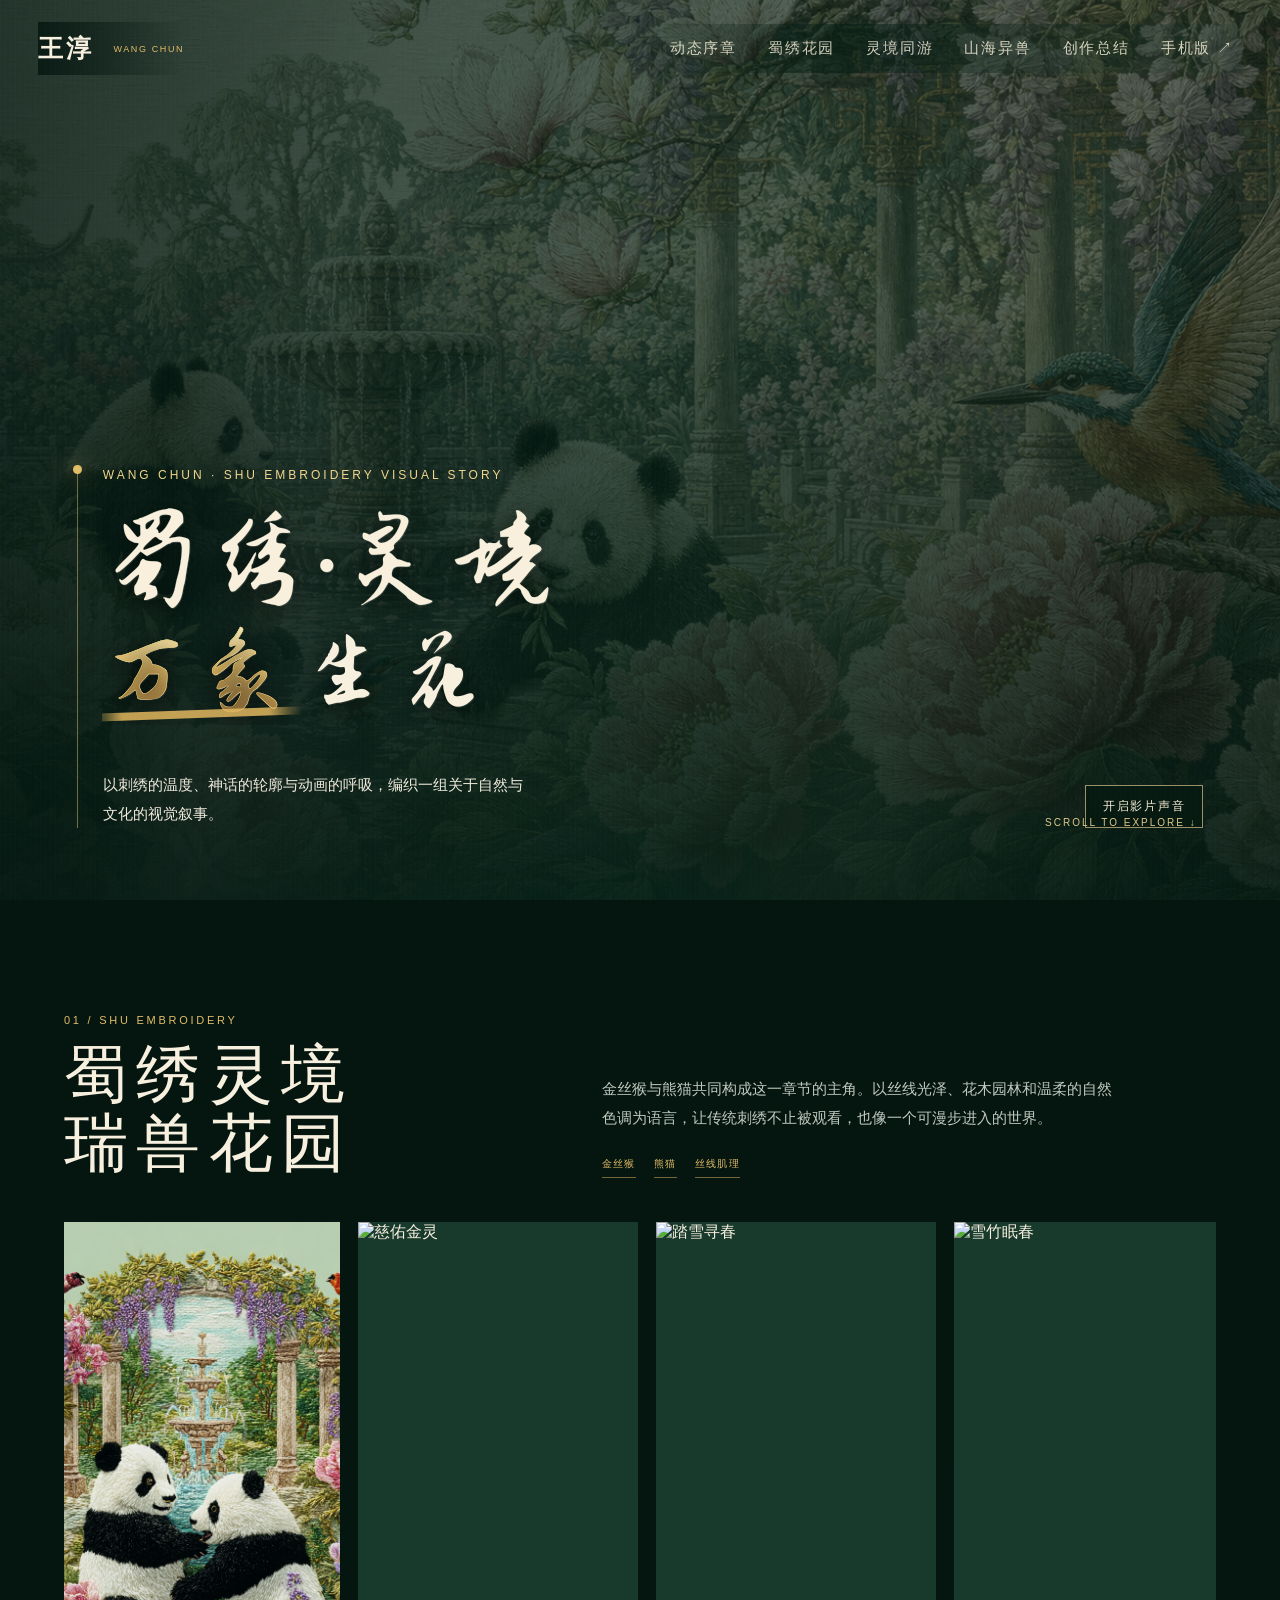
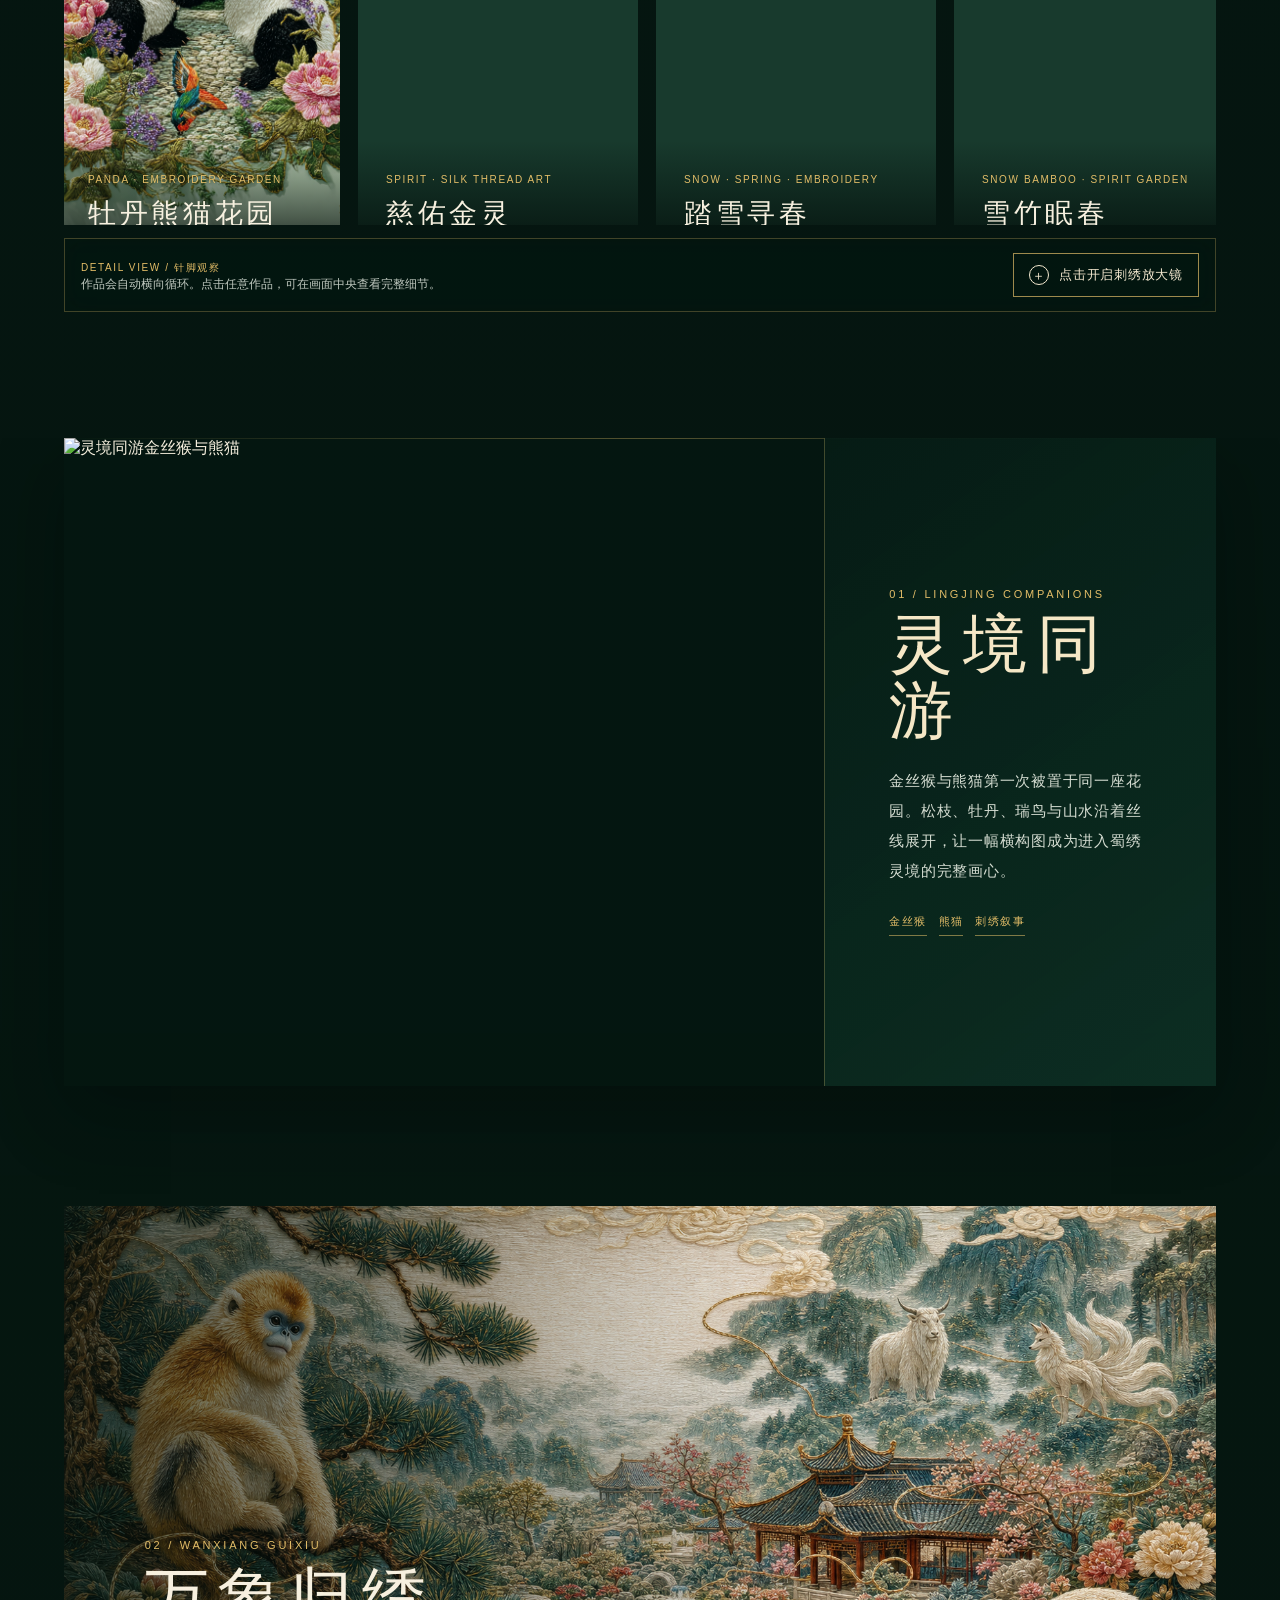
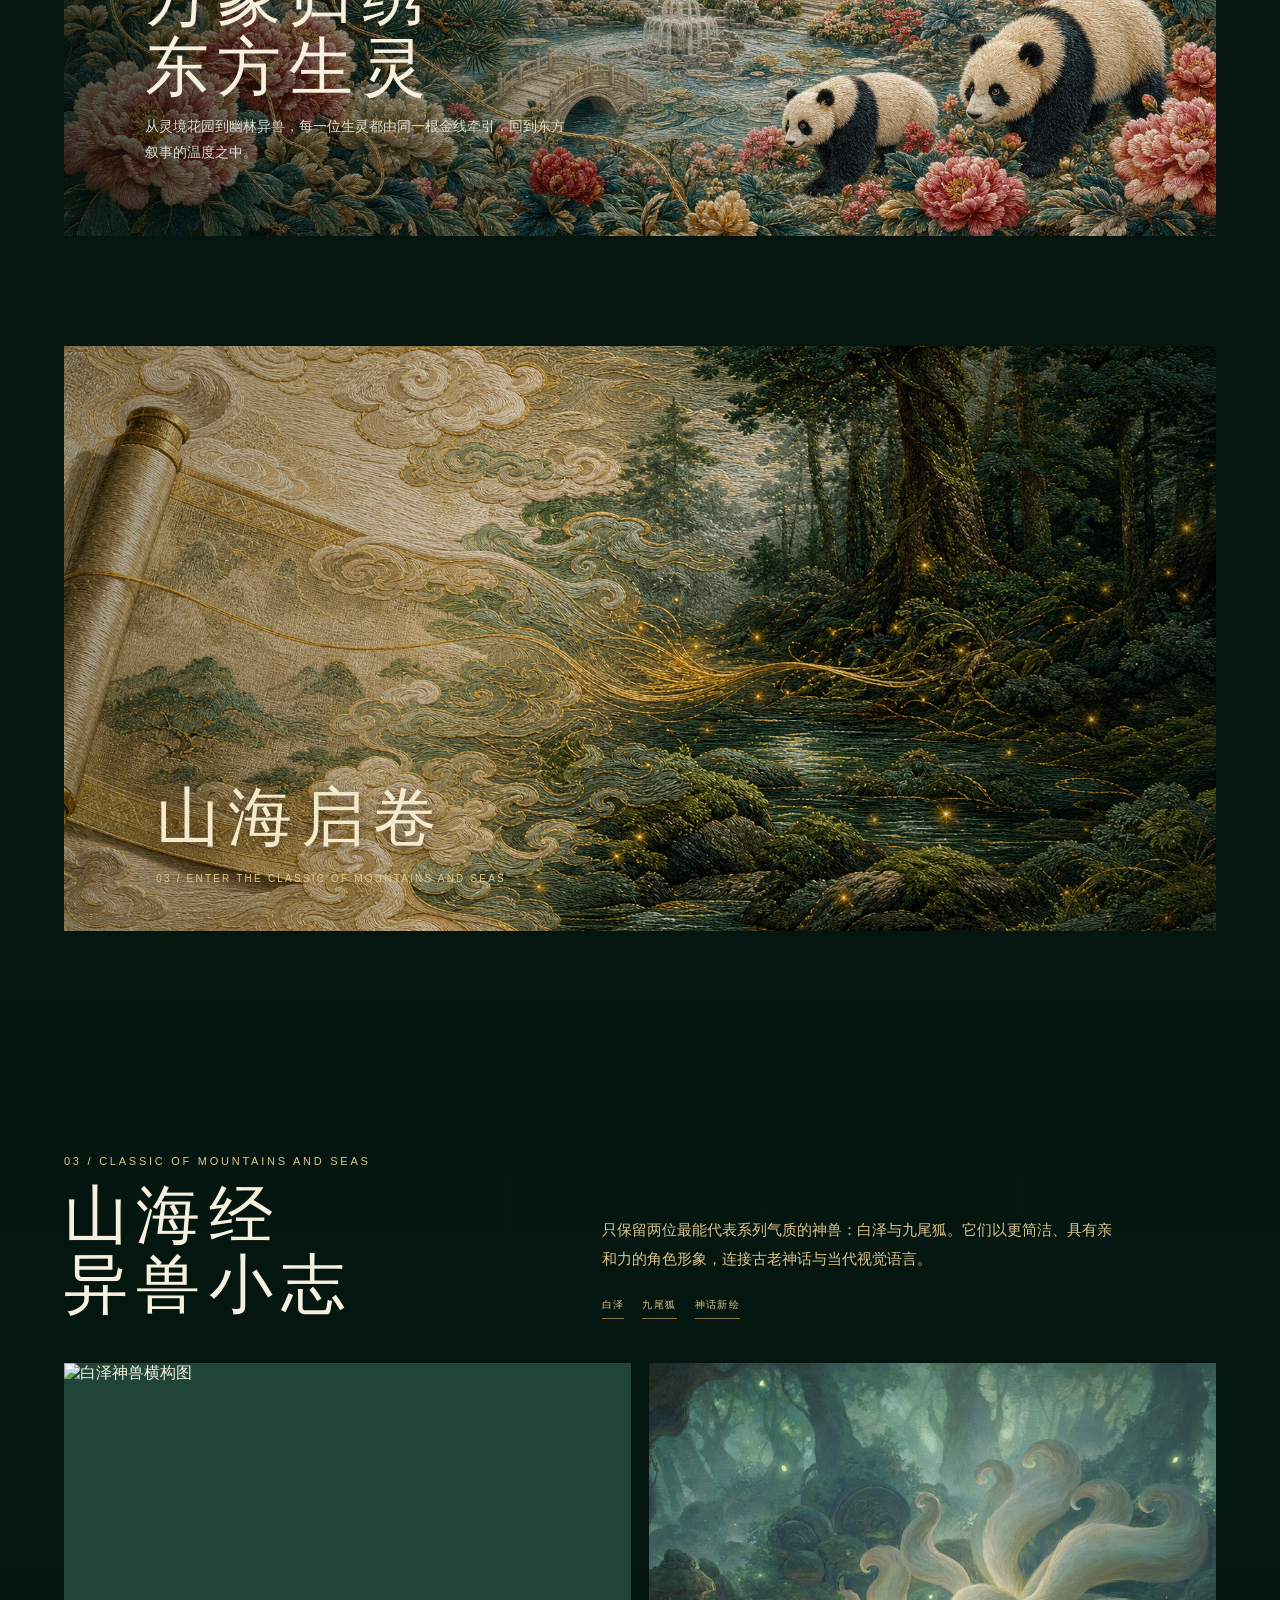
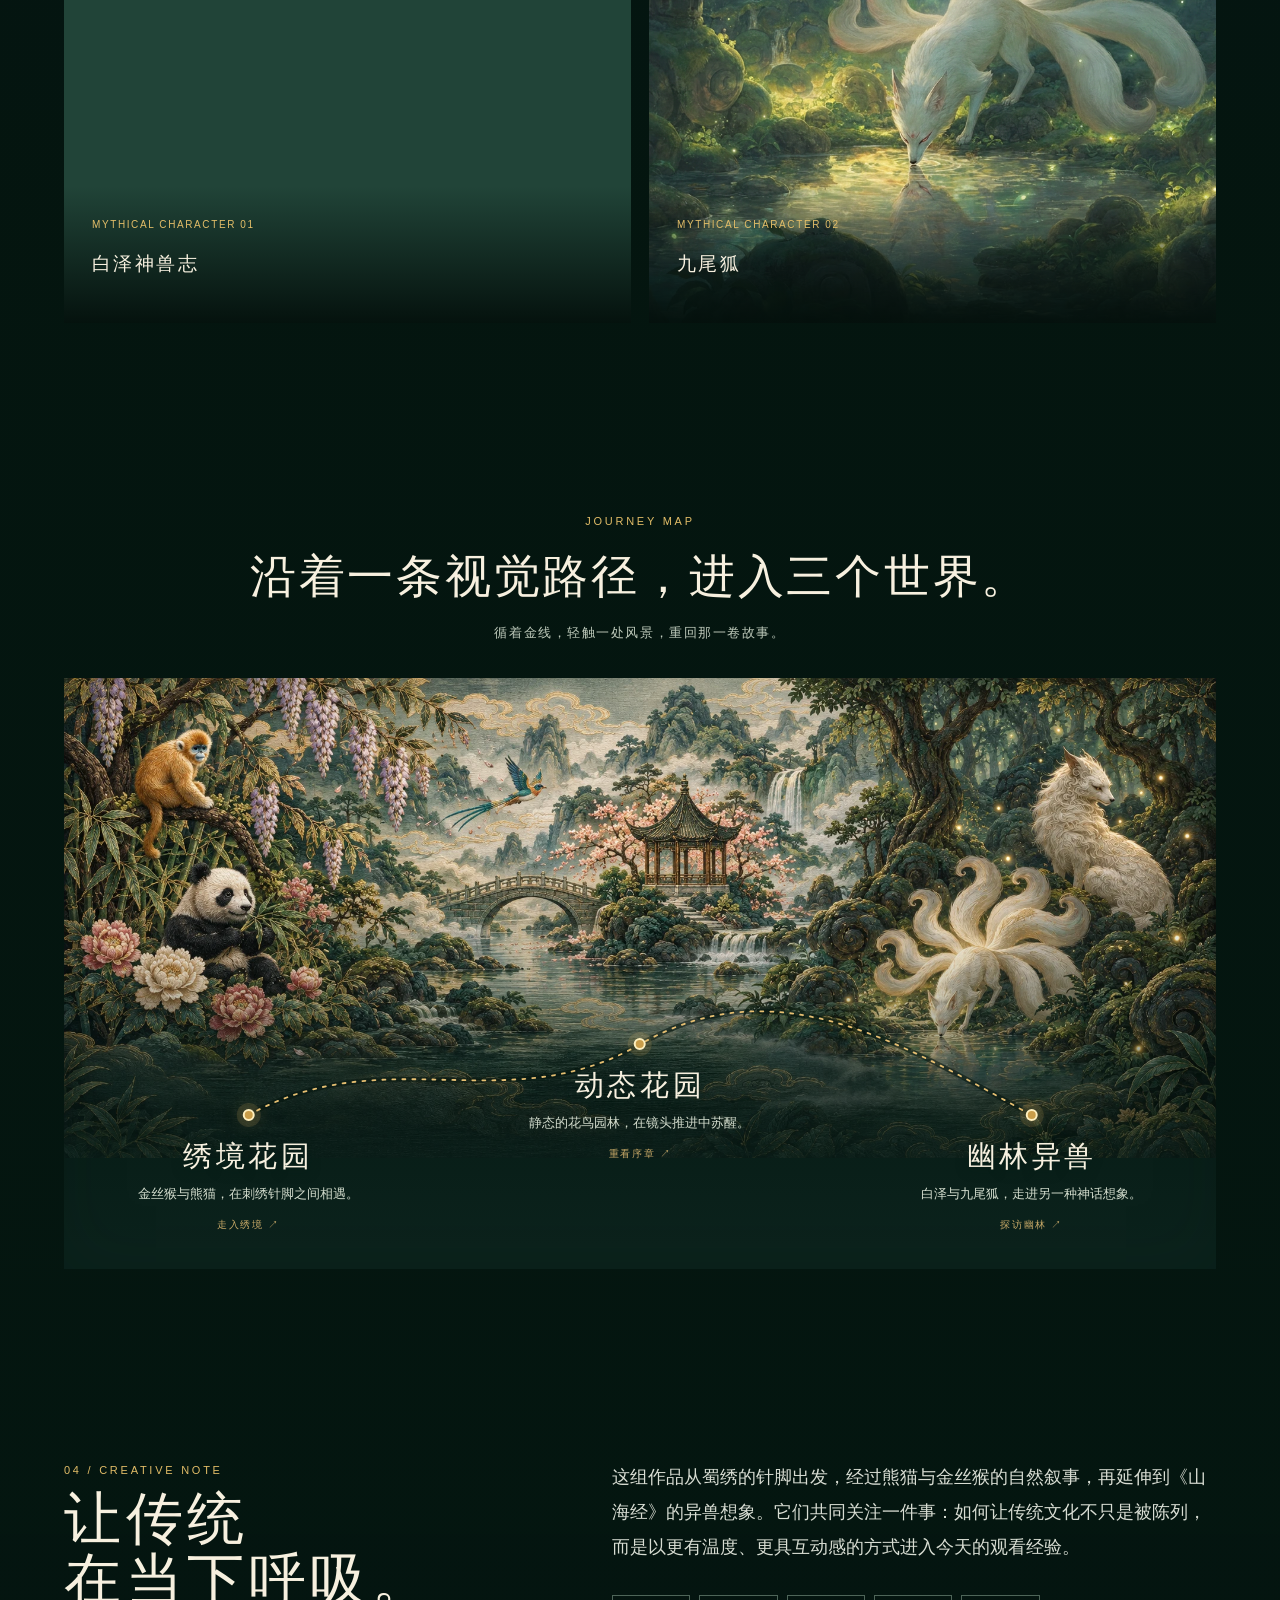
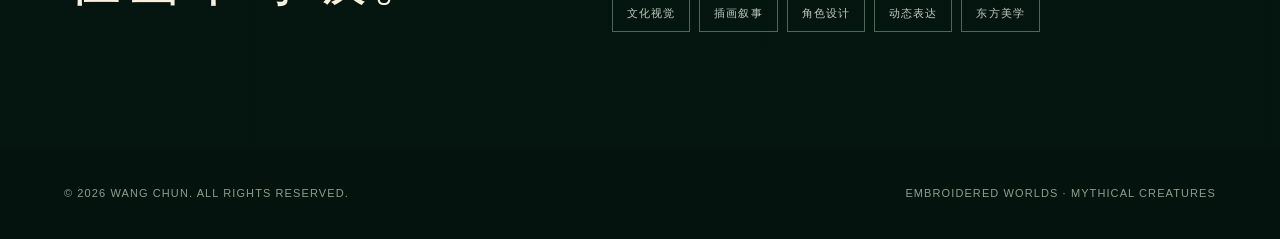
==== index.html @ dca7c527 "Add dedicated mobile portfolio with touch galleries and original cover video" ====
<!doctype html>
<html lang="zh-CN">
<head>
  <meta charset="UTF-8"><meta name="viewport" content="width=device-width,initial-scale=1">
  <meta name="description" content="王淳的东方视觉作品集"><title>王淳｜绣境异兽</title>
  <script>
    // Keep an explicit desktop link available while phones open the touch layout.
    if (new URLSearchParams(location.search).get('view') !== 'desktop' && matchMedia('(max-width: 720px)').matches) {
      const mobileView = ['#silk', '#lingjing'].includes(location.hash) ? 'garden' : location.hash === '#myth' ? 'beasts' : 'home';
      location.replace(new URL('./mobile/#' + mobileView, location.href));
    }
  </script>
  <style>
    :root{--ink:#0a2019;--ink2:#123128;--paper:#f3eee1;--gold:#d4a858;--rose:#b75148;--mist:#aebbb1}*{box-sizing:border-box}html{scroll-behavior:smooth}body{margin:0;background:var(--ink);color:var(--paper);font-family:"Noto Serif SC","Songti SC",STSong,serif;overflow-x:hidden}body:before{content:"";position:fixed;inset:0;z-index:50;pointer-events:none;opacity:.12;background-image:url("data:image/svg+xml,%3Csvg viewBox='0 0 180 180' xmlns='http://www.w3.org/2000/svg'%3E%3Cfilter id='n'%3E%3CfeTurbulence type='fractalNoise' baseFrequency='.7' numOctaves='3'/%3E%3C/filter%3E%3Crect width='100%25' height='100%25' filter='url(%23n)'/%3E%3C/svg%3E")}button{font:inherit}a{color:inherit;text-decoration:none}.cursor{width:15px;height:15px;border:1px solid var(--gold);border-radius:99px;position:fixed;z-index:99;pointer-events:none;transform:translate(-50%,-50%);transition:width .2s,height .2s,background .2s}.cursor.on{width:54px;height:54px;background:rgba(212,168,88,.22)}.ripple{width:7px;height:7px;border:1px solid var(--gold);border-radius:50%;position:fixed;z-index:98;pointer-events:none;animation:ripple .7s ease-out forwards}@keyframes ripple{to{width:92px;height:92px;opacity:0;transform:translate(-43px,-43px)}}
    .nav{height:76px;position:absolute;z-index:5;top:0;left:0;width:100%;padding:0 5vw;display:flex;align-items:center;justify-content:space-between;letter-spacing:.1em}.brand{font-size:18px;font-weight:600}.brand small{font:10px Arial,sans-serif;color:var(--gold);margin-left:8px}.links{display:flex;gap:27px;font:11px Arial,sans-serif;letter-spacing:.17em}.links a:hover{color:var(--gold)}
    .hero{height:100svh;min-height:680px;display:flex;flex-direction:column;justify-content:flex-end;padding:0 5vw 8vh;position:relative;isolation:isolate;overflow:hidden}.hero-bg{position:absolute;inset:-4%;z-index:-2;background:url('assets/hero.png') center 38%/cover;animation:slowIn 1.2s ease-out both;transition:transform .16s linear}.hero:after{content:"";position:absolute;z-index:-1;inset:0;background:linear-gradient(90deg,rgba(4,18,13,.93),rgba(4,18,13,.46) 49%,rgba(4,18,13,.12)),linear-gradient(0deg,rgba(5,18,13,.95),transparent 55%)}@keyframes slowIn{from{transform:scale(1.05);filter:blur(6px)}to{transform:none;filter:none}}.kicker{color:var(--gold);font:11px Arial,sans-serif;letter-spacing:.25em}.hero h1{font-size:clamp(55px,9vw,136px);font-weight:500;letter-spacing:.1em;line-height:.91;margin:16px 0 34px}.hero h1 span{display:inline-block;overflow:hidden;vertical-align:top;animation:stitch 1.5s cubic-bezier(.2,.8,.2,1) both}.hero h1 span:nth-child(2){animation-delay:.32s}.hero h1 em{font-style:normal;color:var(--gold)}@keyframes stitch{from{clip-path:inset(0 100% 0 0);filter:blur(7px)}to{clip-path:inset(0);filter:none}}.hero-foot{display:flex;justify-content:space-between;align-items:end}.hero-foot p{max-width:350px;line-height:1.9;font-size:14px;margin:0;color:#e6e2d7}.scroll{font:10px Arial,sans-serif;color:#dfc889;letter-spacing:.2em;animation:float 2s ease-in-out infinite}@keyframes float{50%{transform:translateY(7px)}}
    .chapter{padding:110px 5vw 44px;display:grid;grid-template-columns:.8fr 1.2fr;gap:10vw;align-items:end}.chapter h2{font-size:clamp(39px,5vw,70px);line-height:1.08;font-weight:500;letter-spacing:.07em;margin:12px 0 0}.chapter p{line-height:1.95;color:#c0c9bf;font-size:15px;margin:0;max-width:520px}.chapter .line{display:flex;gap:18px;margin-top:24px;font:10px Arial,sans-serif;letter-spacing:.14em;color:var(--gold)}.chapter .line span{border-bottom:1px solid rgba(212,168,88,.55);padding-bottom:6px}
    .gallery{padding:0 5vw 110px;position:relative}.rail{display:grid;grid-auto-flow:column;grid-auto-columns:minmax(280px,42vw);gap:18px;overflow:hidden;scroll-behavior:smooth;padding-bottom:13px;cursor:grab;user-select:none}.rail.dragging{cursor:grabbing;scroll-behavior:auto}.work{height:min(67vh,650px);min-height:420px;position:relative;overflow:hidden;background:#183a2d;cursor:pointer}.work img{width:100%;height:100%;object-fit:cover;transition:transform .8s cubic-bezier(.2,.78,.2,1),filter .35s}.work[data-pos="panda"] img{object-position:center}.work:hover img{transform:scale(1.07);filter:brightness(.66) saturate(1.12)}.lens{position:absolute;width:138px;height:138px;display:none;border:2px solid #f2e4be;border-radius:50%;z-index:3;pointer-events:none;background-repeat:no-repeat;box-shadow:0 9px 25px rgba(0,0,0,.35)}.work.magnify:hover .lens{display:block}.work-info{position:absolute;inset:auto 0 0;padding:28px;background:linear-gradient(transparent,rgba(3,15,11,.94));transform:translateY(36px);transition:.35s}.work:hover .work-info{transform:none}.type{font:10px Arial,sans-serif;color:var(--gold);letter-spacing:.16em}.work h3{font-size:28px;font-weight:500;margin:8px 0 0}.rail-nav{display:flex;justify-content:flex-end;gap:10px;margin-top:18px}.rail-nav button{width:50px;height:42px;border:1px solid #6a7d70;background:transparent;color:var(--paper);font-size:20px;cursor:pointer;transition:.2s}.rail-nav button:hover{background:var(--gold);border-color:var(--gold);color:var(--ink)}
    .motion{padding:0 5vw 110px}.film{height:min(79vh,760px);min-height:500px;position:relative;overflow:hidden;background:#163a2e}.film video{width:100%;height:100%;object-fit:cover;filter:brightness(.72) saturate(.95)}.film-copy{position:absolute;inset:auto 0 0;padding:46px;background:linear-gradient(transparent,rgba(2,13,9,.94))}.film-copy h2{font-size:clamp(33px,4.4vw,64px);font-weight:500;margin:9px 0}.sound{position:absolute;right:28px;top:28px;z-index:2;border:1px solid #e4dcc8;background:rgba(5,17,12,.28);color:white;padding:10px 14px;font:11px Arial,sans-serif;letter-spacing:.12em;cursor:pointer}.sound:hover{background:var(--gold);color:var(--ink)}.timeline{position:absolute;z-index:2;left:46px;right:46px;bottom:23px;display:flex;justify-content:space-between;gap:10px}.timeline button{flex:1;border:0;border-top:1px solid rgba(255,255,255,.55);padding:8px 0 0;background:transparent;color:#e9e5d8;text-align:left;font:10px Arial,sans-serif;letter-spacing:.1em;cursor:pointer}.timeline button:hover,.timeline button.active{border-color:var(--gold);color:var(--gold)}.gate{padding:0 5vw 110px}.gate-art{height:min(65vh,620px);min-height:400px;position:relative;overflow:hidden;background:#112920}.gate-art img{width:100%;height:100%;object-fit:cover}.gate-art:after{content:"山海启卷";position:absolute;z-index:2;left:8%;bottom:12%;font-size:clamp(36px,5vw,75px);letter-spacing:.13em;color:#f3e9cb;text-shadow:0 3px 16px rgba(0,0,0,.5)}.gate-art span{position:absolute;left:8%;bottom:8%;z-index:2;color:#e1ca8d;font:10px Arial,sans-serif;letter-spacing:.22em}.gate-art:before{content:"";position:absolute;inset:0;z-index:1;background:linear-gradient(90deg,rgba(5,18,12,.32),transparent 55%,rgba(3,13,9,.35))}
    .myth{background:#d4a858;color:var(--ink);padding-bottom:110px}.myth .chapter{padding-bottom:44px}.myth .chapter p{color:#4a3a1d}.myth .kicker,.myth .line{color:#685020!important}.myth .line span{border-color:#80662e}.myth-grid{padding:0 5vw;display:grid;grid-template-columns:1fr 1fr;gap:18px}.myth-card{min-height:560px;overflow:hidden;position:relative;background:#214438;cursor:pointer}.myth-card:after{content:"✦ 〰 ✦";position:absolute;inset:18% 0 auto;text-align:center;color:#fff4ce;font-size:42px;letter-spacing:.35em;opacity:0;transform:translateY(17px);transition:.5s;animation:cloud 2.2s ease-in-out infinite}.myth-card:hover:after{opacity:.78;transform:none}@keyframes cloud{50%{letter-spacing:.48em;transform:translateX(10px)}}.myth-card img{width:100%;height:100%;object-fit:cover;transition:transform .7s cubic-bezier(.2,.8,.2,1)}.myth-card:hover img{transform:scale(1.06) rotate(1deg)}.myth-card .work-info{transform:none}.myth-card:hover .work-info{padding-bottom:36px}.closing{padding:0 5vw 110px;background:#d4a858}.closing-art{height:min(70vh,700px);min-height:430px;position:relative;overflow:hidden;background:#102a20}.closing-art img{width:100%;height:100%;object-fit:cover}.closing-art:after{content:"";position:absolute;inset:0;background:linear-gradient(90deg,rgba(5,18,12,.66),transparent 65%)}.closing-copy{position:absolute;z-index:1;left:7%;bottom:11%;max-width:430px}.closing-copy h2{font-size:clamp(35px,5vw,70px);font-weight:500;line-height:1.1;margin:10px 0}.closing-copy p{font-size:14px;line-height:1.9;margin:0;color:#e6e2d7}.journey{padding:100px 5vw;background:#122d24;position:relative;overflow:hidden}.journey:before{content:"";position:absolute;left:12%;right:12%;top:50%;border-top:1px dashed rgba(212,168,88,.75);transform:rotate(-3deg)}.journey:after{content:"";position:absolute;right:-4%;top:-18%;width:440px;height:440px;background:url('assets/generated/05-embroidered-ornament-sheet.png') center/cover;opacity:.16;mix-blend-mode:screen;transform:rotate(10deg)}.journey>*{position:relative;z-index:1}.journey h2{font-size:clamp(34px,4vw,54px);font-weight:500;margin:9px 0 52px}.map{display:grid;grid-template-columns:repeat(3,1fr);gap:9vw;position:relative}.map button{border:0;background:transparent;color:var(--paper);text-align:left;cursor:pointer;padding:0}.map i{display:block;width:19px;height:19px;border-radius:50%;background:var(--gold);box-shadow:0 0 0 7px rgba(212,168,88,.13);margin-bottom:18px;animation:pulse 2s infinite}.map button:nth-child(2) i{animation-delay:.6s}.map button:nth-child(3) i{animation-delay:1.2s}@keyframes pulse{50%{box-shadow:0 0 0 14px rgba(212,168,88,.02)}}.map b{display:block;font-size:24px;font-weight:500;margin-bottom:8px}.map span{color:#b8c4bb;font-size:13px;line-height:1.7}.summary{padding:115px 5vw;display:grid;grid-template-columns:.82fr 1.18fr;gap:10vw;background:#0a1b15}.summary h2{font-size:clamp(42px,5.6vw,80px);font-weight:500;line-height:1.08;margin:10px 0}.summary p{font-size:18px;line-height:1.95;margin:0}.tags{margin-top:30px;display:flex;flex-wrap:wrap;gap:9px}.tags span{font:11px Arial,sans-serif;letter-spacing:.1em;border:1px solid #4e6559;padding:10px 14px;color:#bfcbc1}footer{padding:40px 5vw;background:#05130e;color:#8e9d91;display:flex;justify-content:space-between;font:11px Arial,sans-serif;letter-spacing:.1em}
    .modal{display:none;position:fixed;z-index:60;inset:0;padding:20px;place-items:center;background:rgba(2,12,8,.92);backdrop-filter:blur(10px)}.modal.open{display:grid}.modal-inner{width:min(1050px,100%);max-height:92vh;display:grid;grid-template-columns:1.45fr .55fr;background:#eee8dd;color:var(--ink);position:relative;animation:up .35s ease-out}.modal img{width:100%;height:min(78vh,740px);object-fit:contain;background:#133025}.modal-copy{padding:48px 34px;transform-origin:left center}.modal-copy.flip{animation:flip .55s cubic-bezier(.2,.8,.2,1)}@keyframes flip{50%{transform:rotateY(-35deg);opacity:.15}100%{transform:none;opacity:1}}.modal-copy h3{font-size:34px;font-weight:500;margin:17px 0}.modal-copy p{font-size:14px;line-height:1.9}.page-control{display:flex;align-items:center;justify-content:space-between;border-top:1px solid #c8bb9c;margin-top:25px;padding-top:17px;font:10px Arial,sans-serif;letter-spacing:.12em}.page-control button{border:1px solid var(--ink);background:transparent;width:35px;height:30px;cursor:pointer}.close{position:absolute;right:12px;top:7px;z-index:2;border:0;background:none;color:var(--ink);font-size:30px;cursor:pointer}@keyframes up{from{opacity:0;transform:translateY(19px)}to{opacity:1;transform:none}}.reveal{opacity:0;transform:translateY(30px);transition:.75s ease}.reveal.show{opacity:1;transform:none}
    @media(max-width:720px){.cursor{display:none}.nav{height:58px}.links{display:none}.hero{min-height:620px;padding-bottom:6vh}.hero-foot{display:block}.scroll{display:none}.chapter{grid-template-columns:1fr;gap:15px;padding:70px 6vw 30px}.gallery,.motion{padding-left:6vw;padding-right:6vw;padding-bottom:72px}.rail{grid-auto-columns:82vw}.work{height:55vh;min-height:400px}.work-info{transform:none;padding:17px}.work h3{font-size:22px}.lens{display:none!important}.film{height:62vh;min-height:430px}.film-copy{padding:28px}.sound{right:16px;top:16px}.timeline{left:18px;right:18px;bottom:13px}.timeline button{font-size:8px}.myth{padding-bottom:70px}.myth-grid{padding:0 6vw;grid-template-columns:1fr;gap:12px}.myth-card{min-height:430px}.journey{padding:70px 6vw}.journey:before{display:none}.map{grid-template-columns:1fr;gap:28px}.summary{grid-template-columns:1fr;padding:76px 6vw;gap:16px}.modal-inner{grid-template-columns:1fr}.modal img{height:52vh}.modal-copy{padding:25px}.modal-copy h3{font-size:28px}footer{display:block;line-height:2.1}}
  </style>
  <style>
    :root{
      --ink:#071914;
      --ink2:#102b23;
      --paper:#f7f0df;
      --gold:#e2bd68;
      --gold-deep:#9e6f25;
      --jade:#163c31;
      --display:"STKaiti","KaiTi","FZKai-Z03","Songti SC",serif;
      --serif:"Songti SC","STSong","Noto Serif SC",serif;
    }
    body{
      background:
        radial-gradient(ellipse at 18% 8%,rgba(75,126,100,.2),transparent 32%),
        radial-gradient(ellipse at 82% 32%,rgba(205,170,92,.08),transparent 28%),
        linear-gradient(115deg,#06130f 0%,#12372b 18%,#081e18 35%,#15392e 54%,#071a14 75%,#102e25 100%);
      background-attachment:fixed;
      font-family:var(--serif);
    }
    body:before{
      opacity:.48;
      background:
        linear-gradient(104deg,transparent 0 13%,rgba(255,255,255,.045) 18%,transparent 24% 41%,rgba(229,196,124,.055) 47%,transparent 55% 73%,rgba(255,255,255,.035) 78%,transparent 84%),
        repeating-linear-gradient(90deg,rgba(255,255,255,.012) 0 1px,transparent 1px 5px);
      background-size:160% 100%,auto;
      mix-blend-mode:screen;
      animation:silkDrift 13s ease-in-out infinite alternate;
    }
    body:after{
      content:"";
      position:fixed;
      inset:0;
      z-index:-1;
      pointer-events:none;
      background:linear-gradient(165deg,rgba(255,255,255,.025),transparent 36%,rgba(0,0,0,.18) 67%,rgba(226,189,104,.035));
    }
    @keyframes silkDrift{to{background-position:25% 0,0 0}}
    .nav{
      position:fixed;
      height:auto;
      top:22px;
      left:3vw;
      width:94vw;
      padding:0;
      z-index:40;
      pointer-events:none;
    }
    .brand,.links{pointer-events:auto}
    .brand{
      display:flex;
      align-items:center;
      gap:11px;
      padding:12px 17px;
      border:1px solid rgba(226,189,104,.36);
      background:linear-gradient(135deg,rgba(4,23,17,.86),rgba(23,57,46,.7));
      box-shadow:0 14px 40px rgba(0,0,0,.22),inset 0 1px rgba(255,255,255,.08);
      backdrop-filter:blur(16px);
      font-family:var(--display);
      font-size:22px;
      letter-spacing:.12em;
    }
    .brand:before{
      content:"绣";
      display:grid;
      place-items:center;
      width:27px;
      height:27px;
      color:#f6e6bb;
      background:#9f392f;
      border:1px solid #d78d76;
      font-size:15px;
      line-height:1;
      box-shadow:0 0 0 3px rgba(159,57,47,.18);
    }
    .brand small{font-size:9px;letter-spacing:.18em}
    .links{
      gap:5px;
      padding:7px;
      border:1px solid rgba(226,189,104,.4);
      border-radius:2px;
      background:linear-gradient(135deg,rgba(3,20,15,.88),rgba(21,57,45,.76));
      box-shadow:0 16px 42px rgba(0,0,0,.28),inset 0 1px rgba(255,255,255,.08);
      backdrop-filter:blur(18px) saturate(1.25);
      font:13px var(--serif);
      letter-spacing:.12em;
    }
    .links a{
      position:relative;
      padding:12px 17px;
      color:#f2ead6;
      transition:.28s ease;
    }
    .links a:before{
      content:"";
      position:absolute;
      left:16px;
      right:16px;
      bottom:7px;
      height:1px;
      background:var(--gold);
      transform:scaleX(0);
      transition:.25s;
    }
    .links a:hover{
      color:#fff4cf;
      background:rgba(226,189,104,.13);
      transform:translateY(-1px);
    }
    .links a:hover:before{transform:scaleX(1)}
    .hero{
      min-height:720px;
      padding:0 6vw 8vh;
      background:#061711;
    }
    .hero-video{
      position:absolute;
      inset:-3%;
      z-index:-3;
      width:106%;
      height:106%;
      object-fit:cover;
      object-position:center;
      filter:brightness(.56) saturate(.78) sepia(.16) contrast(1.08);
      transform:scale(1.025);
      transition:transform .18s linear;
    }
    .hero:before{
      content:"";
      position:absolute;
      inset:0;
      z-index:-2;
      pointer-events:none;
      background:
        linear-gradient(105deg,rgba(255,255,255,.05) 0%,transparent 18%,rgba(224,188,103,.07) 38%,transparent 56%),
        repeating-linear-gradient(98deg,rgba(255,255,255,.018) 0 1px,transparent 1px 6px);
      mix-blend-mode:screen;
      animation:heroSilk 8s ease-in-out infinite alternate;
    }
    .hero:after{
      z-index:-1;
      background:
        linear-gradient(90deg,rgba(2,15,11,.94),rgba(4,21,15,.62) 48%,rgba(3,15,11,.2)),
        linear-gradient(0deg,rgba(3,15,11,.97),transparent 64%),
        radial-gradient(circle at 72% 38%,transparent 0 16%,rgba(3,14,10,.26) 55%);
    }
    @keyframes heroSilk{to{background-position:18% 0,10px 0}}
    .hero-title{
      position:relative;
      z-index:1;
      width:min(1050px,86vw);
      padding-left:25px;
      border-left:1px solid rgba(226,189,104,.72);
    }
    .hero-title:before{
      content:"";
      position:absolute;
      left:-5px;
      top:0;
      width:9px;
      height:9px;
      border-radius:50%;
      background:var(--gold);
      box-shadow:0 0 22px rgba(226,189,104,.9);
    }
    .hero h1{
      font-family:var(--display);
      font-size:clamp(58px,8.2vw,126px);
      font-weight:700;
      letter-spacing:.08em;
      line-height:.9;
      margin:18px 0 32px;
      text-shadow:0 5px 28px rgba(0,0,0,.62),1px 1px 0 rgba(255,255,255,.12);
    }
    .hero h1 span:first-child{
      color:#f8f0dc;
      -webkit-text-stroke:.35px rgba(255,248,222,.5);
    }
    .hero h1 span:last-child{
      font-size:.84em;
      letter-spacing:.16em;
    }
    .hero h1 em{
      position:relative;
      color:transparent;
      background:linear-gradient(180deg,#fff4bd 0%,#e6b956 46%,#93631d 100%);
      -webkit-background-clip:text;
      background-clip:text;
      -webkit-text-stroke:.5px #f5d990;
      filter:drop-shadow(0 6px 10px rgba(0,0,0,.32));
    }
    .hero h1 em:after{
      content:"";
      position:absolute;
      left:-5%;
      right:-1%;
      bottom:.03em;
      height:.08em;
      background:linear-gradient(90deg,transparent,#e1b65c 14% 84%,transparent);
      transform:rotate(-2deg);
      opacity:.85;
    }
    .hero-seal{
      position:absolute;
      right:-58px;
      top:28px;
      width:42px;
      padding:9px 7px;
      border:1px solid rgba(255,213,190,.75);
      background:rgba(146,48,42,.8);
      color:#ffe8d7;
      font:15px/1.35 var(--display);
      letter-spacing:.12em;
      writing-mode:vertical-rl;
      box-shadow:0 8px 25px rgba(0,0,0,.35);
    }
    .hero .kicker{font-size:12px;color:#f0d58c}
    .hero-foot p{font-size:15px;max-width:430px;color:#f0eadc}
    .hero-sound{
      position:absolute;
      right:6vw;
      bottom:8vh;
      border:1px solid rgba(235,210,151,.65);
      background:rgba(4,22,16,.55);
      color:#f6ecd4;
      padding:12px 17px;
      cursor:pointer;
      backdrop-filter:blur(12px);
      font:12px var(--serif);
      letter-spacing:.14em;
      transition:.25s;
    }
    .hero-sound:hover{background:var(--gold);color:var(--ink)}
    .chapter h2,.film-copy h2,.gate-art:after,.closing-copy h2,.journey h2,.summary h2,
    .work h3,.myth-card h3,.modal-copy h3{
      font-family:var(--display);
      font-weight:700;
    }
    #silk,.gate,.journey,.summary{
      background:
        linear-gradient(105deg,rgba(255,255,255,.022),transparent 18% 37%,rgba(226,189,104,.028) 48%,transparent 62%),
        linear-gradient(122deg,#081c16,#12372b 36%,#081e18 62%,#102e25);
      background-size:160% 100%,100% 100%;
    }
    .myth{
      background:
        linear-gradient(108deg,rgba(255,255,255,.13),transparent 17% 39%,rgba(91,54,9,.13) 48%,transparent 62%),
        linear-gradient(125deg,#d4aa50,#e7c875 34%,#c69539 65%,#e1bc67);
    }
    .lens-toolbar{
      display:flex;
      align-items:center;
      justify-content:space-between;
      gap:18px;
      margin-bottom:16px;
      padding:14px 16px;
      border:1px solid rgba(226,189,104,.28);
      background:rgba(4,24,18,.44);
      backdrop-filter:blur(12px);
    }
    .lens-toolbar p{margin:0;color:#bfc9c0;font-size:12px;line-height:1.6}
    .lens-toggle{
      flex:none;
      display:flex;
      align-items:center;
      gap:10px;
      border:1px solid rgba(226,189,104,.7);
      background:transparent;
      color:#f5ead1;
      padding:11px 15px;
      cursor:pointer;
      transition:.25s;
      font-size:13px;
      letter-spacing:.06em;
    }
    .lens-toggle i{
      width:20px;
      height:20px;
      display:grid;
      place-items:center;
      border:1px solid currentColor;
      border-radius:50%;
      font-style:normal;
      line-height:1;
    }
    .lens-toggle:hover,.lens-toggle.is-on{background:var(--gold);color:var(--ink)}
    .lens-toggle.is-on i{box-shadow:0 0 0 4px rgba(10,32,25,.15)}
    .work.magnify:hover .lens{display:none}
    .gallery.lens-enabled .work.magnify:hover .lens{display:block}
    .gallery.lens-enabled .work.magnify{cursor:zoom-in}
    .motion{display:none}
    @media(max-width:900px){
      .nav{top:12px;left:4vw;width:92vw;align-items:flex-start}
      .brand{font-size:18px;padding:10px 12px}
      .brand small{display:none}
      .links{max-width:67vw;overflow-x:auto;white-space:nowrap;padding:5px}
      .links a{padding:10px 12px;font-size:12px}
      .hero-seal{right:-48px}
    }
    @media(max-width:720px){
      .nav{display:block}
      .brand{width:max-content}
      .links{
        display:flex;
        position:fixed;
        left:4vw;
        right:4vw;
        bottom:14px;
        top:auto;
        max-width:none;
        justify-content:space-between;
        z-index:45;
        border-radius:3px;
      }
      .links a{padding:10px 8px;font-size:11px}
      .hero{padding:0 7vw 12vh;min-height:680px}
      .hero-title{padding-left:16px;width:88vw}
      .hero h1{font-size:clamp(47px,15vw,72px);line-height:.98}
      .hero h1 span:last-child{font-size:.72em;letter-spacing:.11em}
      .hero-seal{right:1px;top:-52px;width:34px;font-size:12px;writing-mode:horizontal-tb;padding:6px}
      .hero-sound{right:7vw;bottom:5vh}
      .hero-foot p{max-width:68vw;font-size:13px}
      .lens-toolbar{align-items:flex-start;flex-direction:column}
      .lens-toggle{width:100%;justify-content:center}
    }
    @media(hover:none){.lens-toolbar{display:none}}
    @media(prefers-reduced-motion:reduce){
      body:before,.hero:before{animation:none}
      .hero-video{transition:none}
    }
    /* DarkVeil-inspired unified background and typography refresh */
    :root{--calligraphy:"STXingkai","FZShuTi","STKaiti","KaiTi",serif}
    body{background:#061711;isolation:isolate}
    .dark-veil{position:fixed;inset:0;width:100%;height:100%;z-index:0;pointer-events:none;opacity:.88}
    body>main,body>footer,body>.modal{position:relative;z-index:1}
    .nav{display:flex;align-items:center;justify-content:space-between}
    .brand,.links{border:0!important;box-shadow:none!important;backdrop-filter:none!important}
    .brand{padding:10px 0;background:linear-gradient(90deg,rgba(3,19,14,.78),transparent);font-family:var(--calligraphy);font-size:25px}
    .brand:before{background:transparent;border:0;color:#e6bd69;box-shadow:none;width:auto;height:auto;font-family:var(--calligraphy);font-size:22px}
    .links{padding:5px 0 5px 34px;gap:15px;background:linear-gradient(90deg,transparent,rgba(5,29,21,.5) 35%,rgba(19,64,49,.12));font-family:var(--calligraphy);font-size:15px}
    .links a{padding:10px 8px;color:rgba(247,239,216,.83);background:transparent!important}
    .links a:before{left:8px;right:8px;bottom:5px;height:2px;background:linear-gradient(90deg,transparent,#e2bd68,transparent)}
    .links a:hover{color:#f6d889;transform:translateY(-2px)}
    .hero h1{font-family:var(--calligraphy);font-weight:400;letter-spacing:.13em;line-height:.86;max-width:8.4em}
    .hero h1 span:first-child{font-size:1em}.hero h1 span:last-child{font-size:.88em;letter-spacing:.2em}
    .chapter h2,.film-copy h2,.gate-art:after,.closing-copy h2,.journey h2,.summary h2,.work h3,.myth-card h3,.modal-copy h3{font-family:var(--calligraphy);font-weight:400;letter-spacing:.13em}
    main{background:linear-gradient(180deg,rgba(4,20,15,.22),rgba(3,20,15,.4))}
    #silk,.gate,.myth,.closing,.journey,.summary{background:transparent!important;color:var(--paper)}
    .myth .chapter p,.myth .kicker,.myth .line{color:#dcc48a!important}.myth .line span{border-color:rgba(226,189,104,.58)}
    .closing-copy p,.journey .map span,.summary p{color:#d8ddd3}
    .gate-art{background:#0a241b url('assets/generated/03-shanhai-scroll-transition.png') center/cover}
    .gate-art img{display:block;min-height:100%;opacity:1}
    .lingjing-feature{position:relative;overflow:hidden;padding:0 5vw 120px;background:transparent}
    .lingjing-feature:before{content:"";position:absolute;left:5vw;right:5vw;top:0;height:1px;background:linear-gradient(90deg,transparent,rgba(226,189,104,.62),transparent)}
    .lingjing-frame{position:relative;z-index:1;min-height:min(72vh,720px);display:grid;grid-template-columns:minmax(0,1.32fr) minmax(250px,.68fr);overflow:hidden;background:rgba(4,25,18,.42);box-shadow:0 28px 70px rgba(0,0,0,.27)}
    .lingjing-frame img{width:100%;height:100%;min-height:500px;object-fit:cover}
    .lingjing-copy{display:flex;flex-direction:column;justify-content:center;padding:clamp(30px,5vw,76px);background:linear-gradient(145deg,rgba(6,28,21,.95),rgba(17,58,44,.66));border-left:1px solid rgba(226,189,104,.26)}
    .lingjing-copy h2{margin:12px 0 22px;font:400 clamp(38px,5vw,72px)/1.03 var(--calligraphy);letter-spacing:.15em;color:#f5e7c6}
    .lingjing-copy p{margin:0;color:#d5ddd2;font-size:15px;line-height:2;letter-spacing:.05em}
    .lingjing-copy .line{display:flex;gap:12px;flex-wrap:wrap;margin-top:28px;font:11px var(--serif);letter-spacing:.13em;color:#e2bd68}
    .lingjing-copy .line span{padding-bottom:6px;border-bottom:1px solid rgba(226,189,104,.55)}
    @media(max-width:720px){
      .links{padding-left:10px;background:linear-gradient(90deg,rgba(3,19,14,.12),rgba(8,37,27,.72),rgba(3,19,14,.12))}
      .hero h1{font-size:clamp(52px,16vw,76px);max-width:6.8em;letter-spacing:.09em}
      .lingjing-feature{padding:0 6vw 78px}.lingjing-frame{grid-template-columns:1fr}.lingjing-frame img{min-height:340px}.lingjing-copy{border-left:0;border-top:1px solid rgba(226,189,104,.26)}
    }
    .cursor{width:16px;height:16px;border:0;background:radial-gradient(circle at 35% 30%,#fff5bb 0 9%,#f0cc68 22%,#9b6419 62%,#3f2508 100%);box-shadow:0 0 0 1px rgba(255,234,157,.86),0 0 15px rgba(230,181,73,.76),inset -3px -3px 5px rgba(58,30,4,.55);mix-blend-mode:screen}
    .cursor:before{content:"";position:absolute;inset:-8px;border:1px solid rgba(238,193,89,.8);border-left-color:transparent;border-bottom-color:transparent;border-radius:50%;transform:rotate(var(--cursor-angle,0deg));transition:transform .18s ease}
    .cursor:after{content:"";position:absolute;width:25px;height:1px;left:-21px;top:50%;background:linear-gradient(90deg,transparent,rgba(246,211,121,.88),#fff1b2);transform:translateY(-50%);filter:drop-shadow(0 0 3px #e0a943)}
    .cursor.on{width:34px;height:34px;background:radial-gradient(circle,rgba(255,242,181,.22),rgba(185,125,31,.1) 48%,transparent 72%);box-shadow:0 0 0 1px rgba(241,205,111,.75),0 0 23px rgba(223,168,54,.48)}
    .gold-burst{position:fixed;z-index:100;pointer-events:none;width:1px;height:1px;mix-blend-mode:screen}
    .gold-burst b{position:absolute;left:0;top:0;width:var(--w,8px);height:var(--h,3px);border-radius:1px;background:linear-gradient(110deg,#7b4910,#f4c75d 48%,#fff4bb);box-shadow:0 0 7px rgba(235,181,63,.75);transform:rotate(var(--angle)) translateX(0) rotate(18deg);animation:goldShard .72s cubic-bezier(.13,.67,.25,1) forwards}
    .gold-burst i{position:absolute;left:-22px;top:-1px;width:44px;height:2px;background:linear-gradient(90deg,transparent,#f7d16b,transparent);transform:rotate(var(--stroke-angle));animation:goldStroke .48s ease-out forwards}
    @keyframes goldShard{to{transform:rotate(var(--angle)) translateX(var(--distance)) rotate(var(--spin));opacity:0;filter:blur(.7px)}}
    @keyframes goldStroke{to{transform:rotate(var(--stroke-angle)) scaleX(2.1);opacity:0}}
    @media(hover:hover) and (pointer:fine){body,body *{cursor:none!important}}
    .hero:after{background:linear-gradient(90deg,rgba(4,23,17,.92),rgba(7,35,26,.62) 50%,rgba(5,26,19,.27)),linear-gradient(0deg,rgba(4,23,17,.96),transparent 65%),radial-gradient(circle at 72% 38%,transparent 0 16%,rgba(4,23,17,.22) 56%)}
    .hero-title{width:min(1120px,88vw);border-left-color:rgba(226,189,104,.5)}
    .hero h1{max-width:none;font-size:clamp(54px,7.2vw,112px);letter-spacing:.055em;line-height:.92}
    .hero h1 span{overflow:visible!important;letter-spacing:inherit!important}
    .hero h1 span:last-child{letter-spacing:.12em!important}
    .hero-seal{display:none}
    .cursor{width:23px;height:31px;border-radius:0;background:linear-gradient(135deg,#fff7c7 0%,#e6b54c 43%,#9a5f16 72%,#4c2b05 100%);clip-path:polygon(0 0,0 100%,25% 76%,42% 100%,55% 93%,37% 69%,77% 69%);box-shadow:none;filter:drop-shadow(0 0 2px #fff0a5) drop-shadow(2px 3px 3px rgba(41,23,2,.72));mix-blend-mode:normal;transition:transform .18s ease,filter .18s ease}
    .cursor:before{display:none}.cursor:after{width:7px;height:7px;left:3px;top:3px;background:radial-gradient(circle,#fffde6,rgba(255,244,174,.18) 68%,transparent 70%);transform:none;filter:none}
    .cursor.on{width:23px;height:31px;border-radius:0;background:linear-gradient(135deg,#fff9d1 0%,#f0c55d 43%,#a56818 72%,#4c2b05 100%);box-shadow:none;transform:translate(-50%,-50%) scale(1.16);filter:drop-shadow(0 0 7px rgba(248,209,99,.86)) drop-shadow(2px 3px 3px rgba(41,23,2,.72))}
    .gold-trail{position:fixed;z-index:98;left:0;top:0;width:0;height:2px;pointer-events:none;transform-origin:left center;background:linear-gradient(90deg,rgba(183,116,22,0),rgba(221,164,51,.28) 22%,rgba(255,226,132,.9) 73%,rgba(255,248,205,.98));box-shadow:0 0 5px rgba(242,191,77,.8);mix-blend-mode:screen;opacity:0;transition:opacity .12s linear}
    .lens-mode .gold-trail{opacity:0!important}
    .hero-video{opacity:.58;filter:brightness(.42) saturate(.52) sepia(.18) hue-rotate(8deg) contrast(1.03)}
    .hero:before{background:linear-gradient(115deg,rgba(27,81,62,.26),transparent 38%,rgba(202,163,76,.07) 66%,rgba(5,28,20,.3)),repeating-linear-gradient(98deg,rgba(255,255,255,.015) 0 1px,transparent 1px 6px)}
    .hero:after{background:linear-gradient(90deg,rgba(4,25,18,.96),rgba(7,41,30,.78) 50%,rgba(4,25,18,.68)),linear-gradient(0deg,rgba(4,25,18,.98),rgba(4,25,18,.32) 68%),radial-gradient(ellipse at 76% 34%,rgba(20,83,61,.18),transparent 54%)}
    .cursor,.cursor.on{width:15px;height:21px;background:linear-gradient(135deg,#fff7ce 0%,#e4b449 43%,#9a5d14 72%,#4b2a05 100%);filter:drop-shadow(0 0 3px rgba(255,226,127,.8)) drop-shadow(1px 2px 2px rgba(31,17,2,.8));transform:translate(-50%,-50%) scale(1);transition:filter .16s ease,transform .16s ease}
    .cursor.on{transform:translate(-50%,-50%) scale(1.06);filter:drop-shadow(0 0 7px rgba(255,220,111,.95)) drop-shadow(1px 2px 2px rgba(31,17,2,.8))}
    .gold-trail{z-index:160;height:3px;background:linear-gradient(90deg,rgba(183,116,22,0),rgba(226,161,43,.55) 18%,rgba(255,218,105,.98) 68%,#fff7cc);box-shadow:0 0 9px rgba(246,190,62,.98);mix-blend-mode:normal;transition:opacity .06s linear}
    .gold-burst{z-index:180;mix-blend-mode:normal}.gold-burst b{box-shadow:0 0 12px rgba(255,202,73,.98),0 0 2px #fff7ce}.gold-burst i{height:3px;background:linear-gradient(90deg,transparent,#f4be45,#fff4bd,#f4be45,transparent);box-shadow:0 0 10px rgba(250,198,67,.9)}
    .hero-video{opacity:.9;filter:brightness(.72) saturate(.72) sepia(.12) hue-rotate(5deg) contrast(1.02)}
    .hero:after{background:linear-gradient(90deg,rgba(4,25,18,.78),rgba(7,41,30,.46) 50%,rgba(4,25,18,.35)),linear-gradient(0deg,rgba(4,25,18,.84),rgba(4,25,18,.08) 70%),radial-gradient(ellipse at 76% 34%,rgba(20,83,61,.12),transparent 57%)}
    .touch-art{position:relative;isolation:isolate;overflow:hidden;transition:transform .5s cubic-bezier(.2,.78,.2,1),box-shadow .5s cubic-bezier(.2,.78,.2,1)}
    .touch-art:hover{transform:translateY(-5px);box-shadow:0 24px 50px rgba(0,0,0,.34),0 0 0 1px rgba(255,225,134,.95),0 0 18px rgba(236,181,67,.82),0 0 46px rgba(182,116,25,.36)}
    .touch-art>img{transition:transform .75s cubic-bezier(.2,.78,.2,1),filter .5s ease}
    .touch-art:hover>img{transform:scale(1.055);filter:brightness(1.07) saturate(1.08)}
    .summary h2{white-space:normal;font-size:clamp(34px,4.45vw,68px);letter-spacing:.08em}
    @media(max-width:720px){.summary h2{font-size:clamp(32px,10vw,48px);letter-spacing:.04em}}
    .modal{z-index:170;padding:clamp(18px,4vw,58px);background:rgba(2,13,9,.54);backdrop-filter:blur(24px) saturate(.72);cursor:zoom-out}
    .modal-inner{display:block;width:min(1180px,92vw);max-height:88svh;background:rgba(5,25,18,.72);box-shadow:0 36px 90px rgba(0,0,0,.56),0 0 0 1px rgba(226,189,104,.32);cursor:default;animation:artFocus .38s cubic-bezier(.18,.85,.24,1)}
    .modal img{display:block;width:100%;height:min(82svh,820px);object-fit:contain;background:rgba(3,19,14,.72);filter:none}
    .modal-caption{position:absolute;left:0;right:0;bottom:0;margin:0;padding:36px 28px 18px;background:linear-gradient(transparent,rgba(2,13,9,.84));color:#f6ebcf;text-align:center;font:400 clamp(18px,2vw,28px)/1.2 var(--calligraphy);letter-spacing:.12em;pointer-events:none}
    .modal .close{right:12px;top:10px;width:37px;height:37px;border:1px solid rgba(247,230,177,.48);border-radius:50%;background:rgba(4,22,16,.54);color:#f7e2a3;font-size:28px;line-height:30px;transition:transform .2s ease,background .2s ease}
    .modal .close:hover{background:rgba(226,189,104,.22);transform:rotate(90deg)}
    @keyframes artFocus{from{opacity:0;transform:scale(.94)}to{opacity:1;transform:scale(1)}}
    @media(max-width:720px){.modal{padding:18px}.modal-inner{width:100%;max-height:86svh}.modal img{height:76svh}.modal-caption{padding:30px 15px 15px;font-size:20px}}
    .brand:before{display:none}
  </style>
  <link rel="preload" href="assets/fonts/ZhiMangXing-Title.subset.woff2" as="font" type="font/woff2" crossorigin>
  <link rel="stylesheet" href="assets/site-refinements.css?v=20260928-2">
  <script src="assets/site-refinements.js?v=20260928-1" defer></script>
  <script src="assets/gold-cursor.js?v=20260928-2" defer></script>
</head>
<body data-site-revision="20260928-mobile-1">
  <canvas class="dark-veil" id="dark-veil" aria-hidden="true"></canvas>
  <div class="cursor"></div>
  <svg class="gold-trail" id="gold-trail" aria-hidden="true" focusable="false" xmlns="http://www.w3.org/2000/svg"></svg>
  <nav class="nav"><a class="brand" href="#top">王淳 <small>WANG CHUN</small></a><div class="links"><a href="#motion">动态序章</a><a href="#silk">蜀绣花园</a><a href="#lingjing">灵境同游</a><a href="#myth">山海异兽</a><a href="#summary">创作总结</a><a href="./mobile/">手机版 ↗</a></div></nav>
  <main id="top">
    <section class="hero" id="motion"><video class="hero-video" id="garden-video" muted autoplay loop playsinline poster="assets/generated/02-peony-garden-video-poster.png"><source src="assets/video/embroidered-garden.mp4" type="video/mp4"></video><div class="hero-title"><span class="kicker">WANG CHUN · SHU EMBROIDERY VISUAL STORY</span><h1><span>蜀绣·灵境</span><br><span><em>万象</em>生花</span></h1><div class="hero-foot"><p>以刺绣的温度、神话的轮廓与动画的呼吸，编织一组关于自然与文化的视觉叙事。</p><span class="scroll">SCROLL TO EXPLORE ↓</span></div></div><button class="hero-sound" id="sound" aria-label="开启首屏视频声音">开启影片声音</button></section>
    <section id="silk" class="reveal"><div class="chapter"><div><span class="kicker">01 / SHU EMBROIDERY</span><h2>蜀绣灵境<br>瑞兽花园</h2></div><div><p>金丝猴与熊猫共同构成这一章节的主角。以丝线光泽、花木园林和温柔的自然色调为语言，让传统刺绣不止被观看，也像一个可漫步进入的世界。</p><div class="line"><span>金丝猴</span><span>熊猫</span><span>丝线肌理</span></div></div></div><div class="gallery"><div class="rail" id="silk-rail">
      <article class="work magnify" data-pos="panda" data-title="牡丹熊猫花园" data-type="蜀绣灵境 / 花鸟园林" data-desc="熊猫、牡丹、紫藤和鸟群被组织成一座轻盈的绣线花园；它也是后续动态短片的静态起点。"><img src="assets/embroidery/peony-panda.png" alt="牡丹熊猫花园"><i class="lens"></i><div class="work-info"><span class="type">PANDA · EMBROIDERY GARDEN</span><h3>牡丹熊猫花园</h3></div></article>
      <article class="work magnify" data-title="慈佑金灵" data-type="蜀绣灵境 / 瑞兽插画" data-desc="以瑞兽与自然植被的关系，补充灵境世界的守护主题。"><img src="assets/embroidery/慈佑金灵.png" alt="慈佑金灵"><i class="lens"></i><div class="work-info"><span class="type">SPIRIT · SILK THREAD ART</span><h3>慈佑金灵</h3></div></article>
      <article class="work magnify" data-title="踏雪寻春" data-type="蜀绣灵境 / 瑞兽花园" data-desc="雪意、春枝与瑞兽在绣线质感中相遇，以冷暖交织的画面延续灵境花园的四时叙事。"><img src="assets/embroidery/踏雪寻春.png" alt="踏雪寻春"><i class="lens"></i><div class="work-info"><span class="type">SNOW · SPRING · EMBROIDERY</span><h3>踏雪寻春</h3></div></article>
      <article class="work magnify" data-title="雪竹眠春" data-type="蜀绣灵境 / 瑞兽花园" data-desc="以雪竹、春意与安静的瑞兽姿态，呈现花园中更克制柔和的一面。"><img src="assets/embroidery/雪竹眠春.png" alt="雪竹眠春"><i class="lens"></i><div class="work-info"><span class="type">SNOW BAMBOO · SPIRIT GARDEN</span><h3>雪竹眠春</h3></div></article>
      <article class="work magnify" data-title="紫藤双瑞" data-type="蜀绣灵境 / 瑞兽花园" data-desc="紫藤垂落在两位瑞兽之间，借由繁花与丝线的层叠，丰富花园世界的生命感。"><img src="assets/embroidery/紫藤双瑞.png" alt="紫藤双瑞"><i class="lens"></i><div class="work-info"><span class="type">WISTERIA · TWIN SPIRITS</span><h3>紫藤双瑞</h3></div></article>
      <article class="work magnify" data-title="金线起针 · 针脚微观" data-type="蜀绣灵境 / 材质研究" data-desc="牡丹、竹叶与如意云纹被拆解成可近看的针脚结构；缎面针与鎏金盘金线在同一幅绣面上交织。"><img src="assets/generated/07-embroidery-stitch-detail.png" alt="金线起针针脚微观"><i class="lens"></i><div class="work-info"><span class="type">GOLD THREAD · STITCH STUDY</span><h3>金线起针 · 针脚微观</h3></div></article>
      <article class="work magnify" data-title="瑞兽花园 · 织境群像" data-type="蜀绣灵境 / 花园叙事" data-desc="金丝猴、熊猫、牡丹与竹影被安放在同一座幽静园林，作为瑞兽花园章节的群像收束。"><img src="assets/generated/08-spirit-garden-panorama.png" alt="瑞兽花园织境群像"><i class="lens"></i><div class="work-info"><span class="type">SPIRIT GARDEN · PANORAMA</span><h3>瑞兽花园 · 织境群像</h3></div></article>
    </div><div class="lens-toolbar"><div><span class="type">DETAIL VIEW / 针脚观察</span><p>作品会自动横向循环。点击任意作品，可在画面中央查看完整细节。</p></div><button class="lens-toggle" id="lens-toggle" type="button" aria-pressed="false"><i>＋</i><span>点击开启刺绣放大镜</span></button></div></div></section>
    <section class="lingjing-feature reveal" id="lingjing" aria-label="灵境同游"><div class="lingjing-frame" data-title="灵境同游 · 金丝猴与熊猫" data-type="蜀绣灵境 / 角色叙事" data-desc="金丝猴与熊猫第一次被置于同一座花园；松枝、牡丹、瑞鸟与山水共同构成世界观的开端。"><img src="assets/generated/01-lingjing-companions.png" alt="灵境同游金丝猴与熊猫"><div class="lingjing-copy"><span class="kicker">01 / LINGJING COMPANIONS</span><h2>灵境同游</h2><p>金丝猴与熊猫第一次被置于同一座花园。松枝、牡丹、瑞鸟与山水沿着丝线展开，让一幅横构图成为进入蜀绣灵境的完整画心。</p><div class="line"><span>金丝猴</span><span>熊猫</span><span>刺绣叙事</span></div></div></div></section>
    <section class="closing reveal"><div class="closing-art"><img src="assets/generated/04-wanxiang-closing.png" alt="万象归绣东方生灵"><div class="closing-copy"><span class="kicker">02 / WANXIANG GUIXIU</span><h2>万象归绣<br>东方生灵</h2><p>从灵境花园到幽林异兽，每一位生灵都由同一根金线牵引，回到东方叙事的温度之中。</p></div></div></section>
    <section class="gate reveal" aria-label="山海启卷"><div class="gate-art"><img src="assets/generated/03-shanhai-scroll-transition.png" alt="山海启卷刺绣转场"><span>03 / ENTER THE CLASSIC OF MOUNTAINS AND SEAS</span></div></section>
    <section class="myth reveal" id="myth"><div class="chapter"><div><span class="kicker">03 / CLASSIC OF MOUNTAINS AND SEAS</span><h2>山海经<br>异兽小志</h2></div><div><p>只保留两位最能代表系列气质的神兽：白泽与九尾狐。它们以更简洁、具有亲和力的角色形象，连接古老神话与当代视觉语言。</p><div class="line"><span>白泽</span><span>九尾狐</span><span>神话新绘</span></div></div></div><div class="myth-grid">
      <article class="myth-card" data-title="白泽神兽志" data-type="山海经 / 神兽角色设计" data-desc="横构图以幽林和萤光为场景，把白泽的智慧、守护与自然感收拢到一个有呼吸的神话瞬间。"><img src="assets/myth/baize-landscape.png" alt="白泽神兽横构图"><div class="work-info"><span class="type">MYTHICAL CHARACTER 01</span><h3>白泽神兽志</h3></div></article>
      <article class="myth-card" data-title="九尾狐" data-type="山海经 / 神兽角色设计" data-desc="以幽林、石刻与水面倒影塑造九尾狐的灵性；横构图让九尾的流动和空间层次更完整。"><img src="assets/myth/nine-tailed-fox.png" alt="九尾狐横构图"><div class="work-info"><span class="type">MYTHICAL CHARACTER 02</span><h3>九尾狐</h3></div></article>
    </div></section>
    <section class="journey reveal" id="journey" aria-label="作品地图">
      <header class="journey-heading"><span class="kicker">JOURNEY MAP</span><h2>沿着一条视觉路径，进入三个世界。</h2><p class="journey-intro">循着金线，轻触一处风景，重回那一卷故事。</p></header>
      <div class="map">
        <img class="journey-art" src="assets/generated/09-journey-embroidered-worlds.webp" width="1942" height="809" loading="lazy" decoding="async" alt="从熊猫与金丝猴的绣境花园，经花鸟亭台，走向白泽与九尾狐的幽林刺绣长卷">
        <div class="journey-scenes" aria-hidden="true"><div></div><div></div><div></div></div>
        <svg class="journey-route" aria-hidden="true" focusable="false"><path class="route-shadow"></path><path class="route-thread"></path></svg>
        <button class="journey-stop" type="button" data-go="silk"><i class="map-dot" aria-hidden="true"></i><b>绣境花园</b><span>金丝猴与熊猫，在刺绣针脚之间相遇。</span><small class="map-enter">走入绣境 ↗</small></button>
        <button class="journey-stop" type="button" data-go="motion"><i class="map-dot" aria-hidden="true"></i><b>动态花园</b><span>静态的花鸟园林，在镜头推进中苏醒。</span><small class="map-enter">重看序章 ↗</small></button>
        <button class="journey-stop" type="button" data-go="myth"><i class="map-dot" aria-hidden="true"></i><b>幽林异兽</b><span>白泽与九尾狐，走进另一种神话想象。</span><small class="map-enter">探访幽林 ↗</small></button>
      </div>
    </section>
    <section class="summary reveal" id="summary"><div><span class="kicker">04 / CREATIVE NOTE</span><h2>让传统<br>在当下呼吸。</h2></div><div><p>这组作品从蜀绣的针脚出发，经过熊猫与金丝猴的自然叙事，再延伸到《山海经》的异兽想象。它们共同关注一件事：如何让传统文化不只是被陈列，而是以更有温度、更具互动感的方式进入今天的观看经验。</p><div class="tags"><span>文化视觉</span><span>插画叙事</span><span>角色设计</span><span>动态表达</span><span>东方美学</span></div></div></section>
  </main><footer><span>© 2026 WANG CHUN. ALL RIGHTS RESERVED.</span><span>EMBROIDERED WORLDS · MYTHICAL CREATURES</span></footer>
  <div class="modal" id="modal" aria-hidden="true" role="dialog" aria-modal="true" aria-label="作品大图预览"><div class="modal-inner"><button class="close" aria-label="关闭作品预览">×</button><img id="modal-img" alt=""><p class="modal-caption" id="modal-title"></p></div></div>
  <script>
    (()=>{const canvas=document.querySelector('#dark-veil'),gl=canvas.getContext('webgl',{alpha:false,antialias:false,powerPreference:'low-power'});if(!gl)return;const vertex='attribute vec2 p;void main(){gl_Position=vec4(p,0.,1.);}',fragment='precision mediump float;uniform vec2 r;uniform float t;float h(vec2 p){return fract(sin(dot(p,vec2(127.1,311.7)))*43758.5453);}float n(vec2 p){vec2 i=floor(p),f=fract(p);f=f*f*(3.-2.*f);return mix(mix(h(i),h(i+vec2(1.,0.)),f.x),mix(h(i+vec2(0.,1.)),h(i+vec2(1.)),f.x),f.y);}float fbm(vec2 p){float v=0.;for(int i=0;i<4;i++){v+=n(p)*.5;p=p*2.03+7.2;}return v;}void main(){vec2 uv=gl_FragCoord.xy/r.xy;vec2 p=uv*2.-1.;p.x*=r.x/r.y;p+=.09*vec2(sin(p.y*6.28+t*.22),cos(p.x*6.28+t*.18));float f=fbm(p*1.45+t*.045);float scan=.5+.5*sin(gl_FragCoord.y*2.5);vec3 deep=vec3(.012,.07,.052),jade=vec3(.035,.22,.16),teal=vec3(.06,.34,.25),gold=vec3(.33,.22,.08);vec3 col=mix(deep,jade,smoothstep(.16,.74,f));col=mix(col,teal,smoothstep(.56,.95,fbm(p*2.2-t*.03))*.42);col+=gold*pow(max(0.,sin(p.x*2.2+p.y*1.4+t*.09)),10.)*.13;col*=1.-scan*.045;gl_FragColor=vec4(col,1.);}';const make=(type,source)=>{const s=gl.createShader(type);gl.shaderSource(s,source);gl.compileShader(s);if(!gl.getShaderParameter(s,gl.COMPILE_STATUS))throw Error(gl.getShaderInfoLog(s));return s};let program;try{program=gl.createProgram();gl.attachShader(program,make(gl.VERTEX_SHADER,vertex));gl.attachShader(program,make(gl.FRAGMENT_SHADER,fragment));gl.linkProgram(program);if(!gl.getProgramParameter(program,gl.LINK_STATUS))throw Error(gl.getProgramInfoLog(program));}catch(error){console.warn('DarkVeil unavailable',error);return}gl.useProgram(program);const buffer=gl.createBuffer();gl.bindBuffer(gl.ARRAY_BUFFER,buffer);gl.bufferData(gl.ARRAY_BUFFER,new Float32Array([-1,-1,3,-1,-1,3]),gl.STATIC_DRAW);const pos=gl.getAttribLocation(program,'p');gl.enableVertexAttribArray(pos);gl.vertexAttribPointer(pos,2,gl.FLOAT,false,0,0);const resolution=gl.getUniformLocation(program,'r'),time=gl.getUniformLocation(program,'t');const draw=now=>{const scale=Math.min(devicePixelRatio||1,1.35),w=Math.round(innerWidth*scale),h=Math.round(innerHeight*scale);if(canvas.width!==w||canvas.height!==h){canvas.width=w;canvas.height=h;gl.viewport(0,0,w,h)}gl.uniform2f(resolution,w,h);gl.uniform1f(time,now*.001);gl.drawArrays(gl.TRIANGLES,0,3);if(!matchMedia('(prefers-reduced-motion: reduce)').matches)requestAnimationFrame(draw)};requestAnimationFrame(draw)})();
    const cursor=document.querySelector('.cursor');document.querySelectorAll('a,button,.work,.myth-card,.lingjing-frame').forEach(el=>{el.addEventListener('pointerenter',()=>cursor.classList.add('on'));el.addEventListener('pointerleave',()=>cursor.classList.remove('on'))});document.addEventListener('click',e=>{if(e.target.closest('.close,.lens-toggle,#modal'))return;const burst=document.createElement('span');burst.className='gold-burst';burst.style.left=e.clientX+'px';burst.style.top=e.clientY+'px';burst.style.setProperty('--stroke-angle',`${Math.random()*180}deg`);const stroke=document.createElement('i');burst.appendChild(stroke);for(let index=0;index<11;index++){const shard=document.createElement('b');shard.style.setProperty('--angle',`${index*32.7+Math.random()*14}deg`);shard.style.setProperty('--distance',`${30+Math.random()*56}px`);shard.style.setProperty('--spin',`${Math.random()*260-130}deg`);shard.style.setProperty('--w',`${5+Math.random()*11}px`);shard.style.setProperty('--h',`${2+Math.random()*4}px`);shard.style.animationDelay=`${index*.01}s`;burst.appendChild(shard)}document.body.appendChild(burst);setTimeout(()=>burst.remove(),900)});
    document.querySelectorAll('.work,.myth-card,.lingjing-frame,.gate-art,.closing-art').forEach(card=>card.classList.add('touch-art'));document.querySelectorAll('.work img,.myth-card img,.lingjing-frame img,.gate-art img,.closing-art img').forEach(image=>{image.loading='lazy';image.decoding='async'});
    const hero=document.querySelector('.hero'),heroBg=document.querySelector('.hero-video');hero.addEventListener('pointermove',e=>{const x=(e.clientX/window.innerWidth-.5)*12,y=(e.clientY/window.innerHeight-.5)*8;heroBg.style.transform=`translate(${x}px,${y}px) scale(1.045)`});hero.addEventListener('pointerleave',()=>heroBg.style.transform='scale(1.025)');
    const rail=document.querySelector('#silk-rail'),originalWorks=[...rail.children];originalWorks.forEach(work=>{const clone=work.cloneNode(true);clone.setAttribute('aria-hidden','true');rail.append(clone)});let isDrag=false,dragMoved=false,ignoreWorkClick=false,startX=0,startScroll=0,railVisible=false,railPaused=false,railLast=0,railResumeTimer=0,railPosition=0;const loopWidth=()=>rail.children[originalWorks.length].offsetLeft-rail.firstElementChild.offsetLeft,normalizeRail=()=>{const loop=loopWidth();if(rail.scrollLeft>=loop)rail.scrollLeft-=loop;if(rail.scrollLeft<0)rail.scrollLeft+=loop;railPosition=rail.scrollLeft};rail.addEventListener('pointerdown',e=>{isDrag=true;dragMoved=false;startX=e.clientX;startScroll=rail.scrollLeft;railPaused=true;clearTimeout(railResumeTimer);rail.classList.add('dragging');const captureTarget=e.target.closest('.work')||rail;captureTarget.setPointerCapture(e.pointerId)});rail.addEventListener('pointermove',e=>{if(!isDrag)return;const distance=e.clientX-startX;if(Math.abs(distance)>6)dragMoved=true;rail.scrollLeft=startScroll-distance*1.2;normalizeRail()});['pointerup','pointercancel'].forEach(name=>rail.addEventListener(name,()=>{if(dragMoved){ignoreWorkClick=true;setTimeout(()=>ignoreWorkClick=false,180)}isDrag=false;rail.classList.remove('dragging');clearTimeout(railResumeTimer);railResumeTimer=setTimeout(()=>railPaused=false,680)}));new IntersectionObserver(entries=>entries.forEach(entry=>railVisible=entry.isIntersecting),{threshold:.2}).observe(rail);rail.addEventListener('wheel',()=>{railPaused=true;clearTimeout(railResumeTimer);railResumeTimer=setTimeout(()=>railPaused=false,900)},{passive:true});// Keep subpixel progress: direct scrollLeft increments are rounded by browsers.
    rail.addEventListener('scroll',()=>{if(railPaused)railPosition=rail.scrollLeft},{passive:true});
    const railSpeed=52; // pixels per second, previously 24.
    const driftRail=now=>{const delta=Math.min(now-railLast,48);railLast=now;const loop=loopWidth();if(railVisible&&!railPaused&&!document.hidden&&!lensEnabled&&!document.querySelector('#modal').classList.contains('open')&&!matchMedia('(prefers-reduced-motion: reduce)').matches&&loop){railPosition=(railPosition+railSpeed*delta/1000)%loop;rail.scrollLeft=railPosition}requestAnimationFrame(driftRail)};requestAnimationFrame(driftRail);
    const gallery=document.querySelector('.gallery'),lensToggle=document.querySelector('#lens-toggle');let lensEnabled=false;lensToggle.addEventListener('click',()=>{lensEnabled=!lensEnabled;gallery.classList.toggle('lens-enabled',lensEnabled);document.body.classList.toggle('lens-mode',lensEnabled);lensToggle.classList.toggle('is-on',lensEnabled);lensToggle.setAttribute('aria-pressed',String(lensEnabled));lensToggle.querySelector('i').textContent=lensEnabled?'✓':'＋';lensToggle.querySelector('span').textContent=lensEnabled?'放大镜已开启 · 点击关闭':'点击开启刺绣放大镜'});document.querySelectorAll('.magnify').forEach(card=>{const lens=card.querySelector('.lens'),image=card.querySelector('img');card.addEventListener('pointermove',e=>{if(!lensEnabled)return;const r=card.getBoundingClientRect(),x=e.clientX-r.left,y=e.clientY-r.top;const px=x/r.width*100,py=y/r.height*100;lens.style.left=(x-69)+'px';lens.style.top=(y-69)+'px';lens.style.backgroundImage=`url("${image.src}")`;lens.style.backgroundSize=(r.width*2.7)+'px '+(r.height*2.7)+'px';lens.style.backgroundPosition=`${px}% ${py}%`})});
    const modal=document.querySelector('#modal'),modalImage=document.querySelector('#modal-img'),modalTitle=document.querySelector('#modal-title'),closeModal=()=>{modal.classList.remove('open');modal.setAttribute('aria-hidden','true');document.body.style.overflow=''};document.addEventListener('click',e=>{const item=e.target.closest('[data-title]');if(!item||item.closest('#modal')||ignoreWorkClick)return;const image=item.querySelector('img');if(!image)return;modalImage.src=image.currentSrc||image.src;modalImage.alt=item.dataset.title;modalTitle.textContent=item.dataset.title;modal.classList.add('open');modal.setAttribute('aria-hidden','false');document.body.style.overflow='hidden'});modal.addEventListener('click',e=>{if(e.target===modal||e.target===modalImage||e.target.closest('.close'))closeModal()});document.addEventListener('keydown',e=>{if(e.key==='Escape')closeModal()});
    const video=document.querySelector('#garden-video'),sound=document.querySelector('#sound');video.play().catch(()=>{});sound.onclick=()=>{video.muted=!video.muted;video.play().catch(()=>{});sound.textContent=video.muted?'开启影片声音':'关闭影片声音';sound.setAttribute('aria-label',sound.textContent)};
    document.querySelectorAll('[data-go]').forEach(b=>b.onclick=()=>document.querySelector('#'+b.dataset.go).scrollIntoView({behavior:'smooth',block:'start'}));const io=new IntersectionObserver(es=>es.forEach(e=>{if(e.isIntersecting){e.target.classList.add('show');io.unobserve(e.target)}}),{threshold:.12});document.querySelectorAll('.reveal').forEach(el=>io.observe(el));
  </script>
</body></html>
---- assets/site-refinements.css ----
/* Title font: Zhi Mang Xing, SIL OFL 1.1; see fonts/OFL-ZhiMangXing.txt. */
@font-face {
  font-family: "Zhi Mang Xing Title";
  src: url("fonts/ZhiMangXing-Title.subset.woff2") format("woff2");
  font-style: normal;
  font-weight: 400;
  font-display: swap;
  unicode-range: U+0020, U+002F, U+4E07, U+5883, U+7075, U+751F, U+7EE3, U+82B1, U+8700, U+8C61;
}

.hero h1 {
  font-family: "Zhi Mang Xing Title", var(--calligraphy);
  font-synthesis: none;
  font-size: clamp(68px, 8.6vw, 138px);
  font-weight: 400;
  line-height: 1.08;
}
.hero h1 span:last-child { font-size: .88em; }

/* The animation owns the position; native smooth scrolling would restart each frame. */
#silk-rail { scroll-behavior: auto; }

/* One embroidered landscape, with each stop anchored to its own world. */
.journey { padding: 78px 5vw 76px; }
.journey::before, .journey::after { display: none; }
.journey-heading { max-width: 1000px; margin: 0 auto 36px; text-align: center; }
.journey h2 { margin: 16px 0 14px; font-size: clamp(30px, 3.6vw, 54px); line-height: 1.4; letter-spacing: .06em; }
.journey-intro { margin: 0; color: #bfcbbc; font-size: 13px; letter-spacing: .12em; }
.journey .map {
  display: block;
  position: relative;
  width: 100%;
  aspect-ratio: 1.95;
  min-height: 490px;
  isolation: isolate;
  background: #0b221c;
  overflow: hidden;
}
.journey-art {
  position: absolute;
  inset: 0 0 auto;
  width: 100%;
  height: auto;
  display: block;
  z-index: -3;
}
.journey .map::before {
  content: "";
  position: absolute;
  inset: 0;
  z-index: -1;
  pointer-events: none;
  background: linear-gradient(180deg, transparent 30%, rgba(5, 24, 18, .1) 48%, rgba(5, 24, 18, .55) 73%, #0b221c 96%);
  box-shadow: inset 0 0 65px rgba(4, 22, 16, .18);
}
.journey-scenes { display: none; }
.journey-route { position: absolute; inset: 0; width: 100%; height: 100%; overflow: visible; pointer-events: none; z-index: 0; }
.journey-route path { fill: none; stroke-linecap: round; vector-effect: non-scaling-stroke; }
.route-shadow { stroke: rgba(5, 20, 14, .56); stroke-width: 5; }
.route-thread { stroke: #e6bf72; stroke-width: 1.8; stroke-dasharray: 3 7; }
.journey .map .journey-stop {
  position: absolute;
  z-index: 2;
  top: 73%;
  left: 16%;
  width: 28%;
  transform: translateX(-50%);
  padding: 0 10px 16px;
  text-align: center;
  border: 0;
  background: transparent;
  color: #f7f0df;
  -webkit-tap-highlight-color: transparent;
}
.journey .map .journey-stop:nth-of-type(2) { top: 61%; left: 50%; }
.journey .map .journey-stop:nth-of-type(3) { top: 73%; left: 84%; }
.journey .map .map-dot {
  display: block;
  width: 12px;
  height: 12px;
  border: 2px solid #fff0bf;
  margin: 0 auto 18px;
  background: #ca9d49;
  border-radius: 50%;
  animation: none;
  box-shadow: 0 0 0 6px rgba(227, 186, 103, .14), 0 0 18px rgba(227, 186, 103, .44);
  transition: box-shadow .25s ease, background .25s ease;
}
.journey .map b { margin: 0 0 8px; font: 400 clamp(22px, 2.3vw, 34px)/1.2 var(--calligraphy); letter-spacing: .12em; text-shadow: 0 2px 12px #071e17; }
.journey .map span { display: block; font-size: clamp(11px, 1vw, 14px); line-height: 1.8; color: #d4ddce; text-wrap: balance; }
.journey .map .map-enter { display: block; margin-top: 11px; color: #c9aa68; font: 10px/1.5 Arial, sans-serif; letter-spacing: .16em; }
.journey-stop:hover .map-dot, .journey-stop:focus-visible .map-dot { background: #fff0bf; box-shadow: 0 0 0 9px rgba(227, 186, 103, .18), 0 0 30px rgba(255, 220, 142, .8); }
.journey-stop:hover b, .journey-stop:focus-visible b { color: #f0d28c; }
.journey-stop:focus-visible { outline: 1px solid #e6bf72; outline-offset: 9px; border-radius: 2px; }

@media (max-width: 720px) {
  .hero h1 { font-size: clamp(54px, 15vw, 82px); line-height: 1.15; }
  .hero-title { padding-left: 14px; }
  .journey { padding: 50px 6vw 52px; }
  .journey-heading { text-align: left; margin-bottom: 26px; }
  .journey h2 { font-size: clamp(28px, 7.5vw, 38px); max-width: 14em; margin-bottom: 14px; }
  .journey-intro { font-size: 12px; letter-spacing: .03em; }
  .journey .map { aspect-ratio: auto; height: 990px; min-height: 0; }
  .journey-art { display: none; }
  .journey-scenes { display: grid; grid-template-rows: repeat(3, 1fr); position: absolute; inset: 0; z-index: -3; }
  .journey-scenes div {
    background-image: linear-gradient(180deg, rgba(5, 24, 18, .08) 25%, rgba(5, 24, 18, .35) 50%, #0b221c 94%), url("generated/09-journey-embroidered-worlds.webp");
    background-size: 100% 100%, auto 100%;
    background-position: center, 0% top;
    background-repeat: no-repeat;
  }
  .journey-scenes div:nth-child(2) { background-position: center, 50% top; }
  .journey-scenes div:nth-child(3) { background-position: center, 100% top; }
  .journey .map::before { background: linear-gradient(90deg, rgba(5, 24, 18, .12), transparent 36%); }
  .journey .map .journey-stop,
  .journey .map .journey-stop:nth-of-type(2),
  .journey .map .journey-stop:nth-of-type(3) {
    left: 19%;
    top: 22%;
    width: 75%;
    padding: 0 8px 12px 0;
    transform: none;
    text-align: left;
  }
  .journey .map .journey-stop:nth-of-type(2) { top: 55.333%; }
  .journey .map .journey-stop:nth-of-type(3) { top: 88.666%; }
  .journey .map .map-dot { position: absolute; left: -26px; top: 8px; margin: 0; }
  .journey .map b { font-size: 29px; margin-bottom: 8px; }
  .journey .map span { font-size: 12px; text-wrap: wrap; }
  .journey .map .map-enter { margin-top: 8px; }
}
@media (prefers-reduced-motion: reduce) {
  .journey .map *, .journey-stop .map-dot { transition: none; animation: none; }
}

/* The hover scale pivots at the arrow's tail, keeping the silk joint fixed. */
.cursor, .cursor.on {
  left: 0;
  top: 0;
  z-index: 182;
  transform-origin: 48.5% 96.5%;
  opacity: 0;
  will-change: translate;
}
.cursor.is-visible { opacity: 1; }
svg.gold-trail {
  position: fixed;
  inset: 0;
  z-index: 181;
  width: 100%;
  height: 100%;
  overflow: hidden;
  pointer-events: none;
  background: none;
  box-shadow: none;
  transform: none;
  opacity: 0;
  transition: none;
  mix-blend-mode: normal;
}
.gold-trail path { fill: none; stroke-linecap: round; stroke-linejoin: round; }
.gold-trail .trail-thread { stroke: #ffe4a0; }
.gold-trail .trail-glow { stroke: #e7ad36; filter: blur(2px); }
.gold-trail .trail-glow path { stroke-width: 4px; }
@media (hover: hover) and (pointer: fine) { .cursor { display: block; } }
@media (hover: none), (pointer: coarse) { .cursor, svg.gold-trail { display: none; } }
@media (prefers-reduced-motion: reduce) { svg.gold-trail { display: none; } }
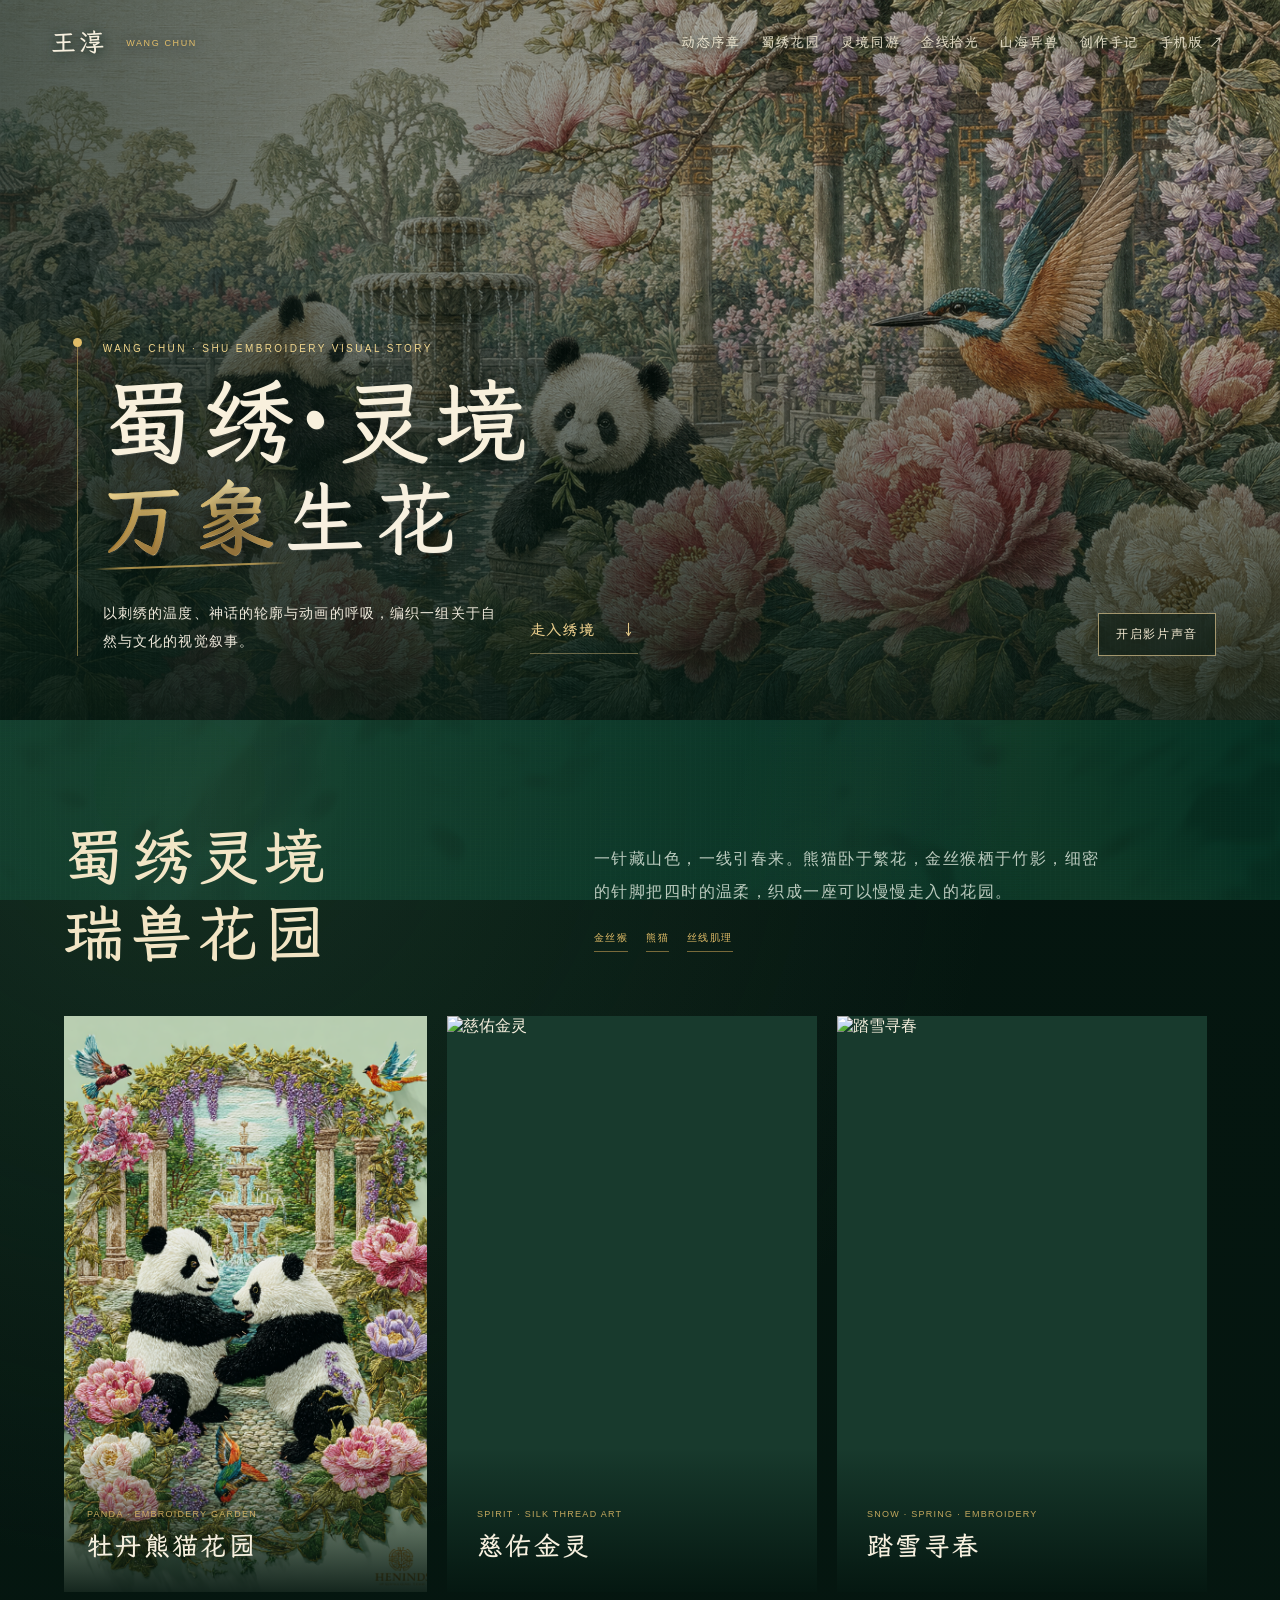
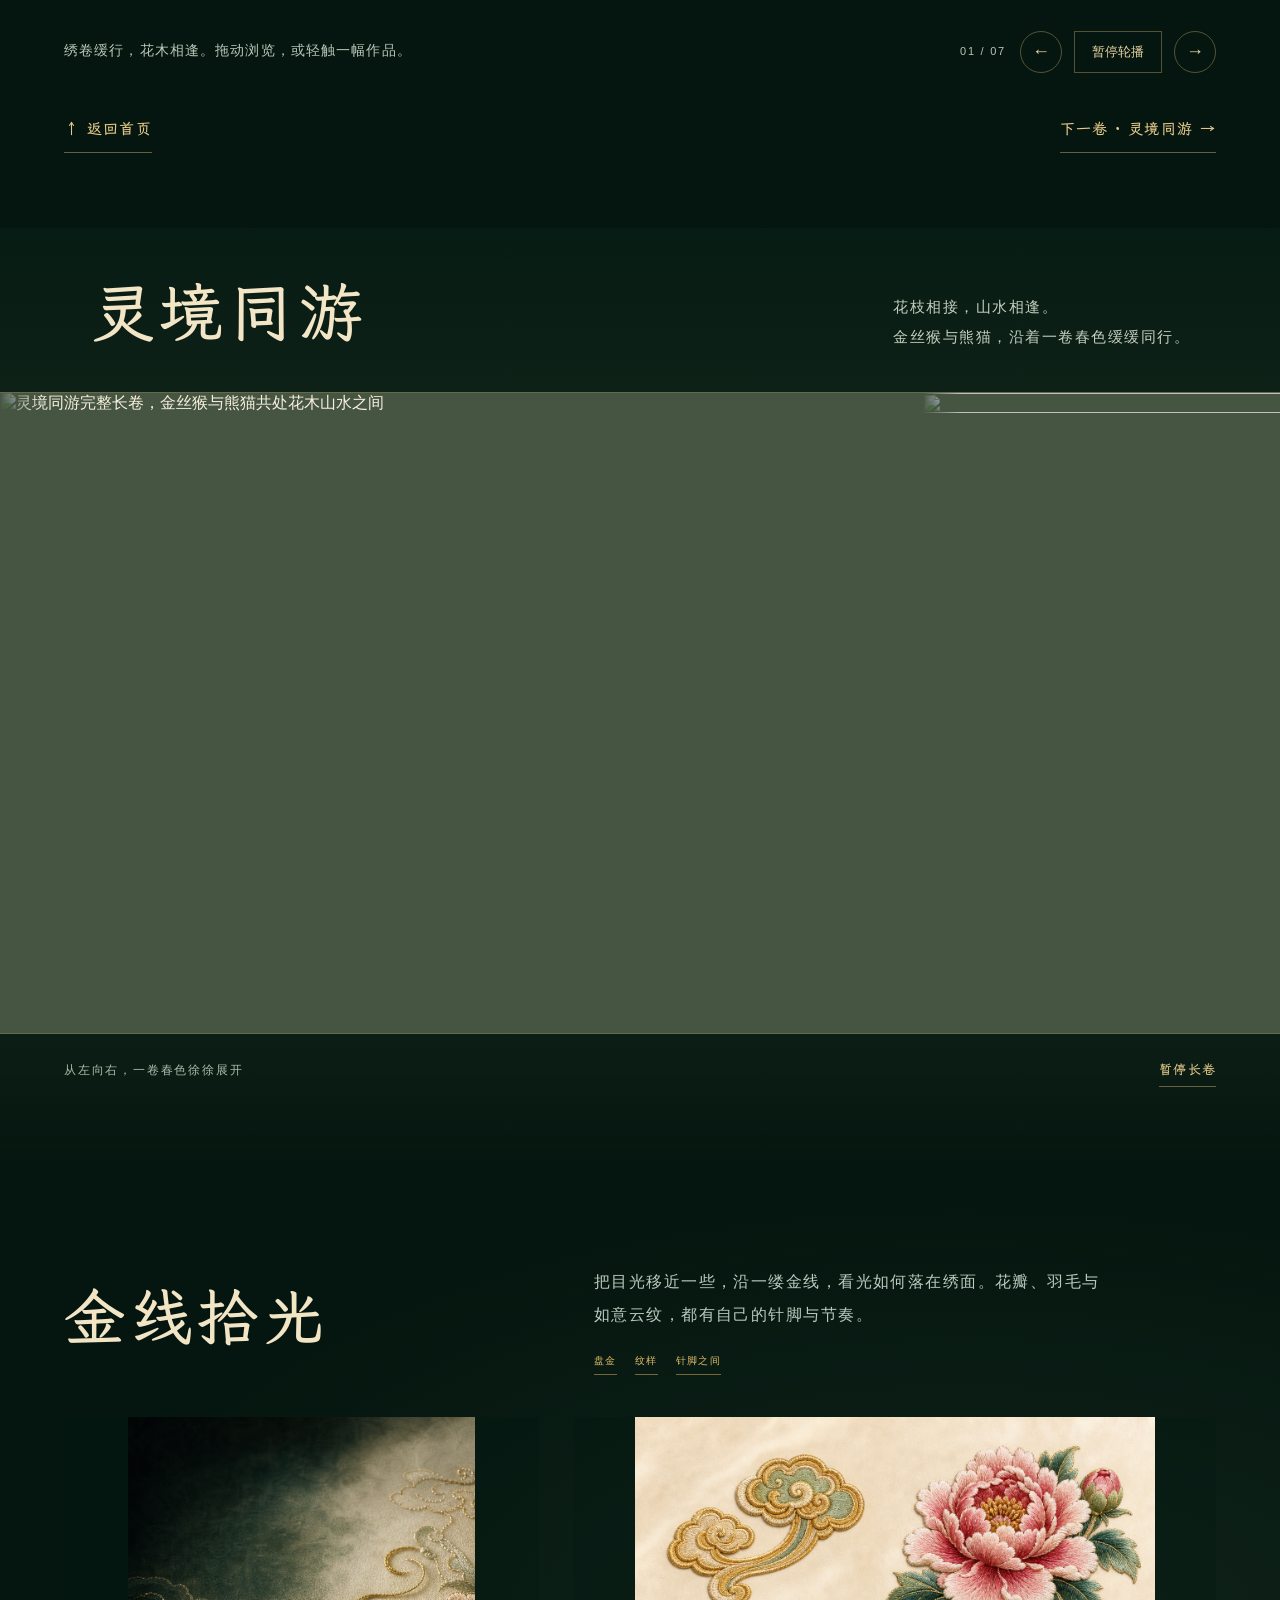
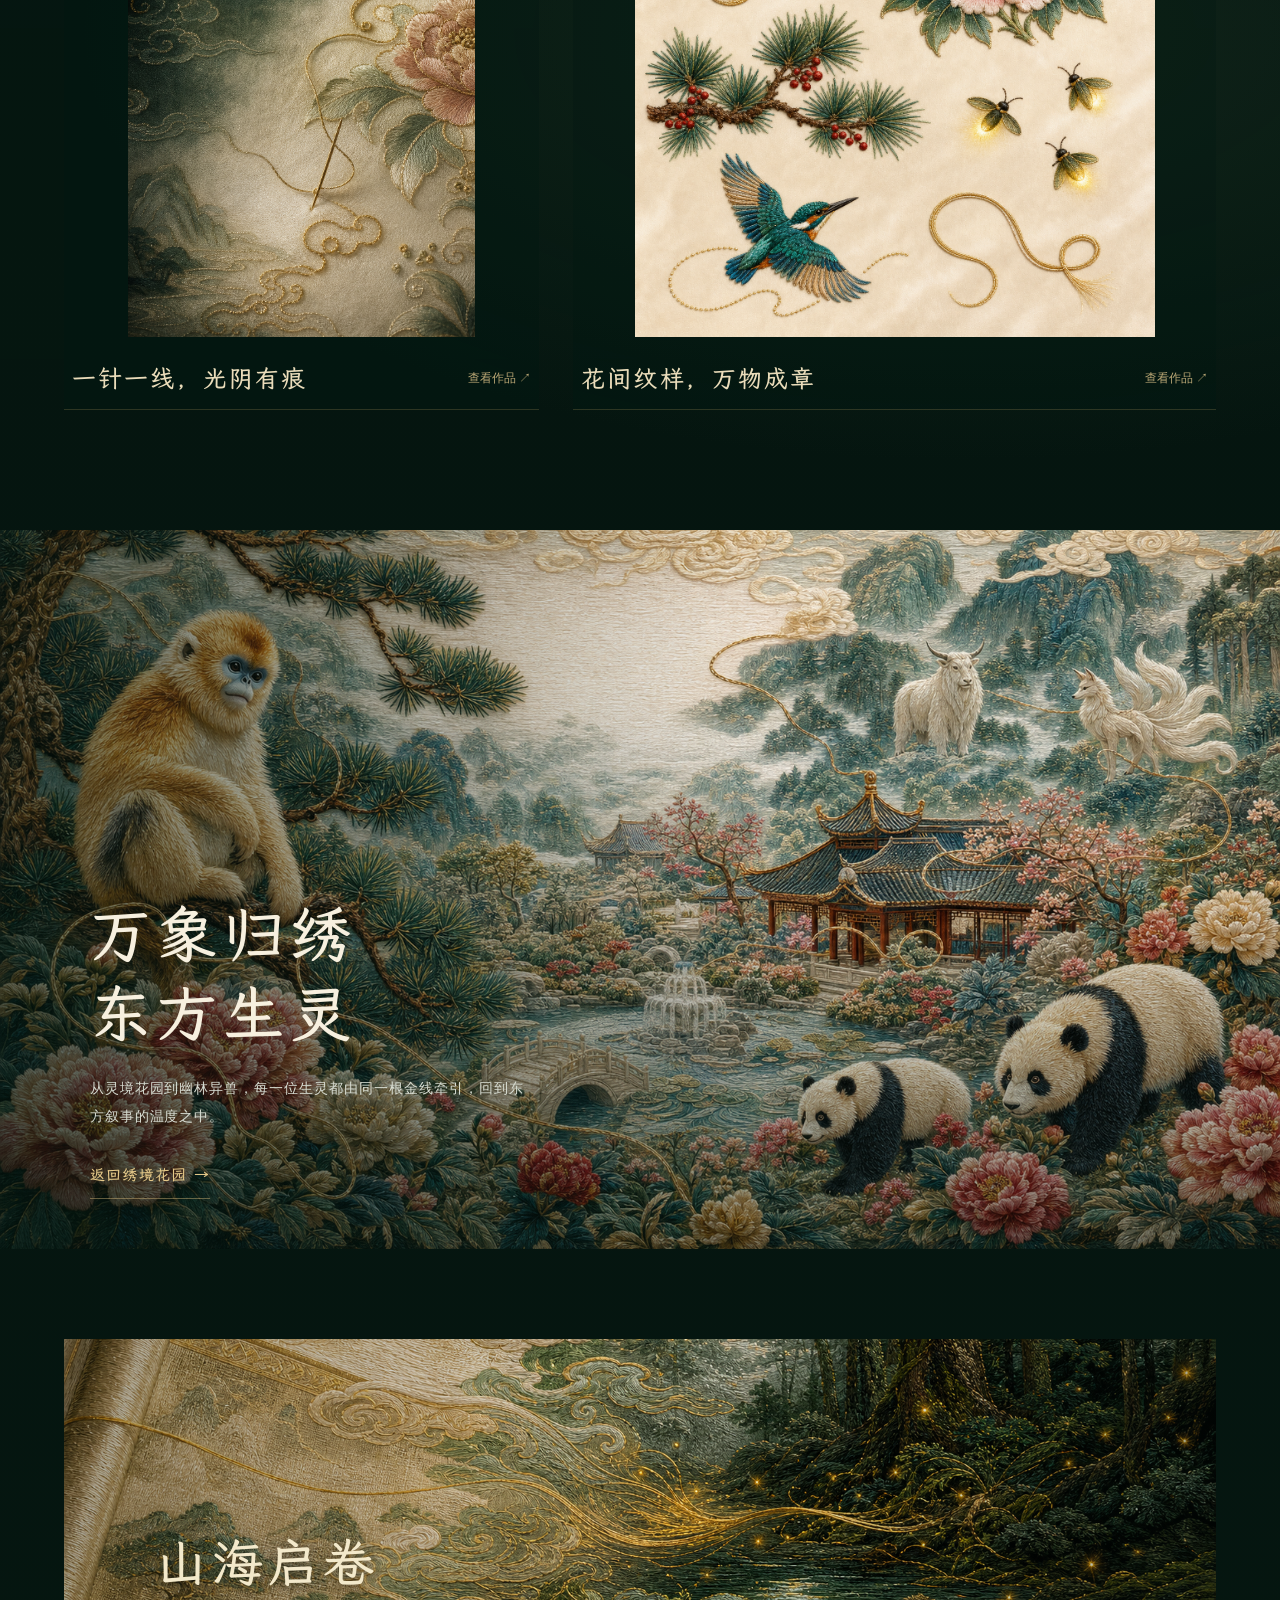
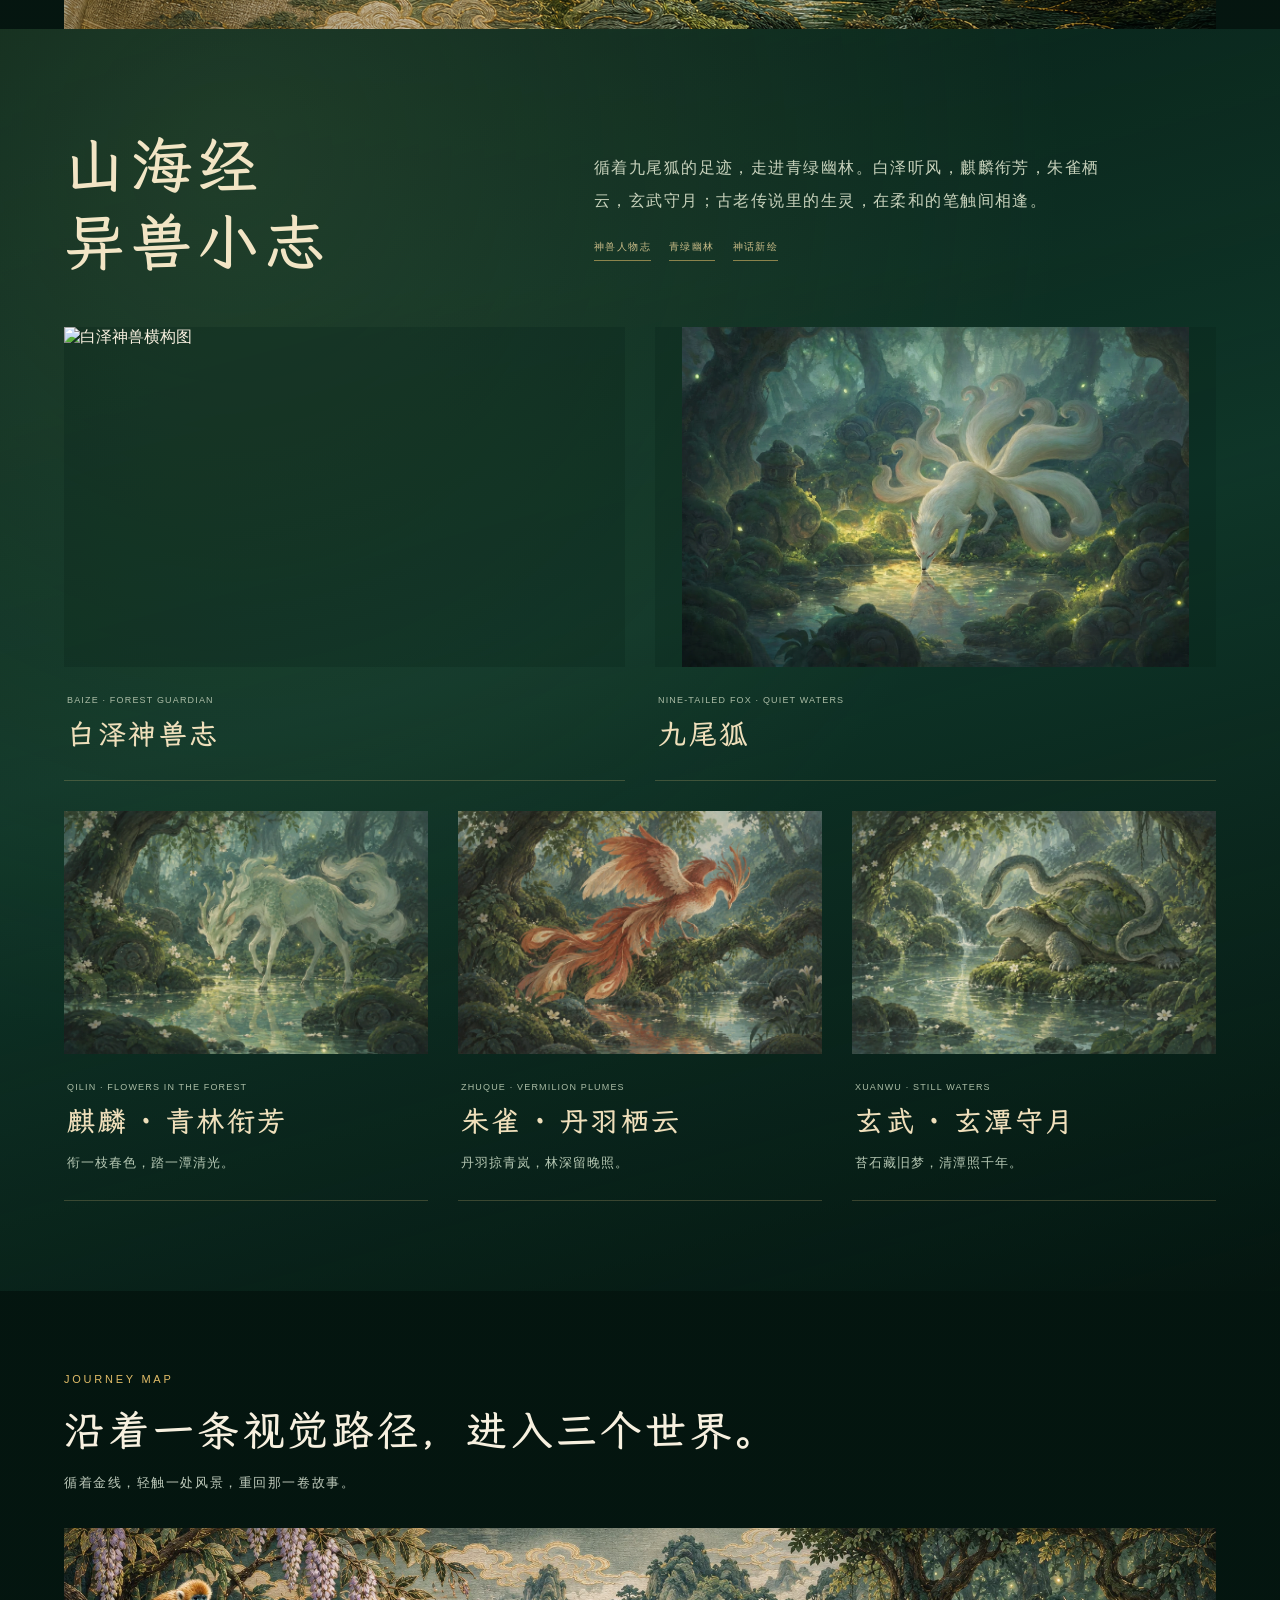
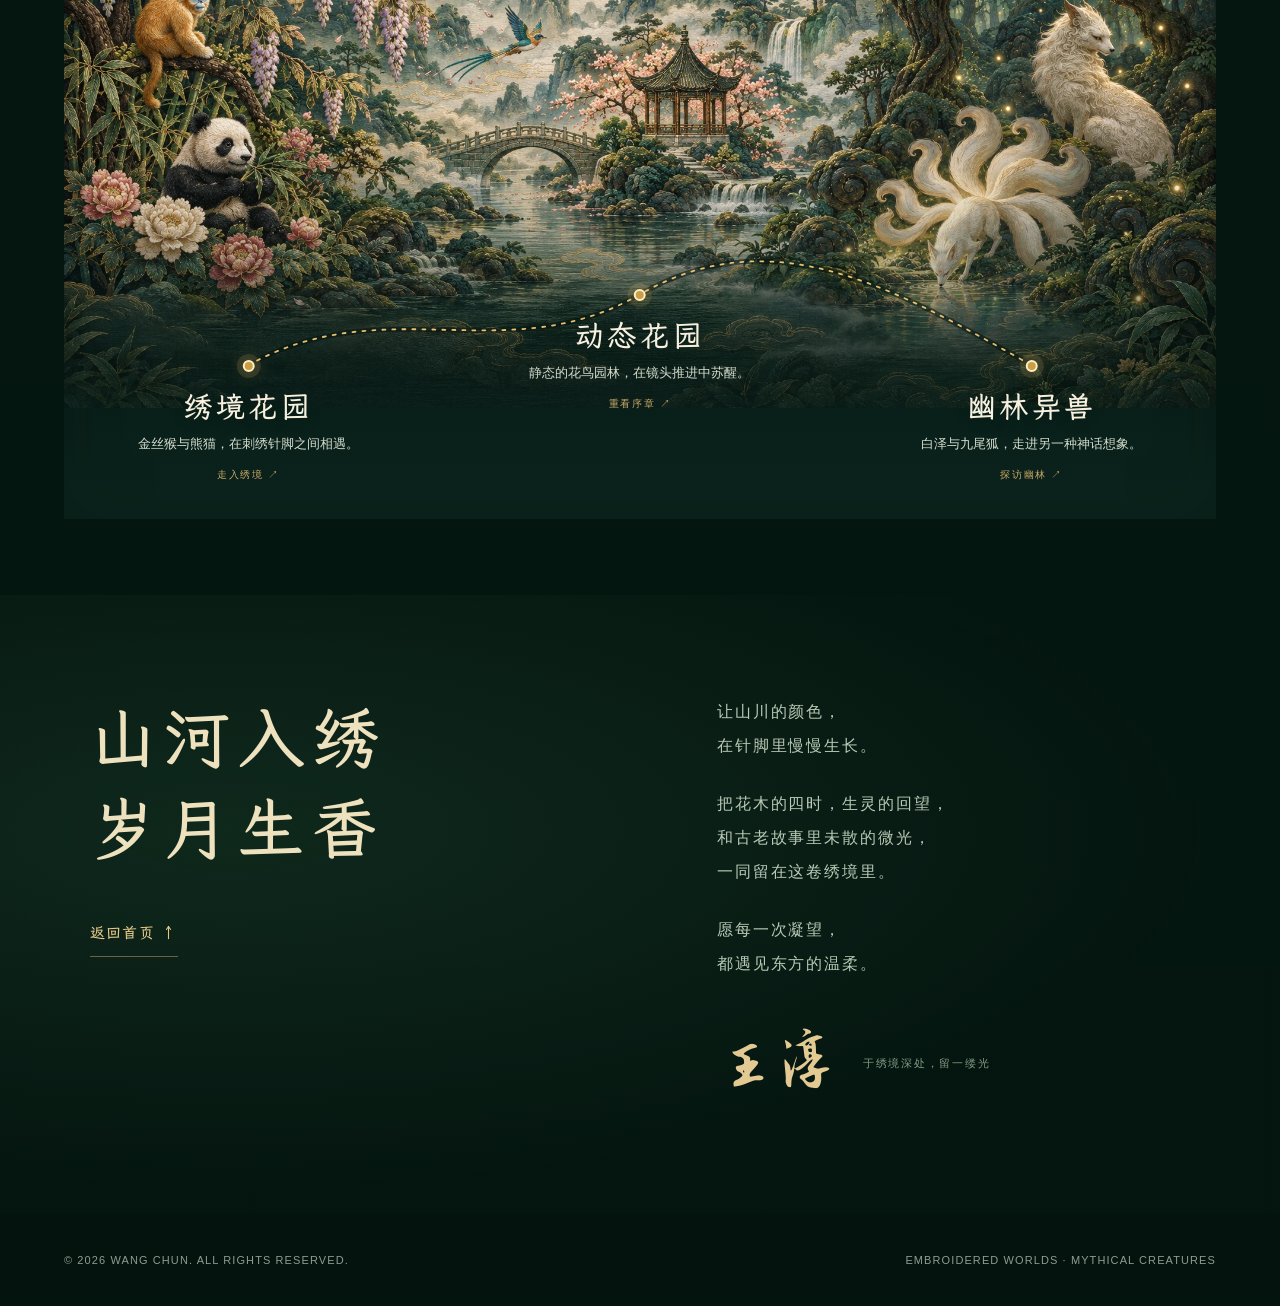
==== commit 7a456ad1: "Refine desktop galleries, typography and painted mythical beasts" ====
--- a/index.html
+++ b/index.html
@@ -432,33 +432,50 @@
     @media(max-width:720px){.modal{padding:18px}.modal-inner{width:100%;max-height:86svh}.modal img{height:76svh}.modal-caption{padding:30px 15px 15px;font-size:20px}}
     .brand:before{display:none}
   </style>
-  <link rel="preload" href="assets/fonts/ZhiMangXing-Title.subset.woff2" as="font" type="font/woff2" crossorigin>
+  <link rel="preload" href="assets/fonts/LXGWWenKai-Medium.desktop.subset.woff2" as="font" type="font/woff2" crossorigin>
   <link rel="stylesheet" href="assets/site-refinements.css?v=20260928-2">
   <script src="assets/site-refinements.js?v=20260928-1" defer></script>
   <script src="assets/gold-cursor.js?v=20260928-2" defer></script>
+  <link rel="stylesheet" href="assets/desktop-refinements.css?v=20260929-1">
+  <script src="assets/desktop-interactions.js?v=20260929-1" defer></script>
 </head>
-<body data-site-revision="20260928-mobile-1">
+<body data-site-revision="20260929-desktop-1">
   <canvas class="dark-veil" id="dark-veil" aria-hidden="true"></canvas>
   <div class="cursor"></div>
   <svg class="gold-trail" id="gold-trail" aria-hidden="true" focusable="false" xmlns="http://www.w3.org/2000/svg"></svg>
-  <nav class="nav"><a class="brand" href="#top">王淳 <small>WANG CHUN</small></a><div class="links"><a href="#motion">动态序章</a><a href="#silk">蜀绣花园</a><a href="#lingjing">灵境同游</a><a href="#myth">山海异兽</a><a href="#summary">创作总结</a><a href="./mobile/">手机版 ↗</a></div></nav>
+  <nav class="nav"><a class="brand" href="#top">王淳 <small>WANG CHUN</small></a><div class="links"><a href="#motion">动态序章</a><a href="#silk">蜀绣花园</a><a href="#lingjing">灵境同游</a><a href="#atelier">金线拾光</a><a href="#myth">山海异兽</a><a href="#summary">创作手记</a><a href="./mobile/">手机版 ↗</a></div></nav>
   <main id="top">
-    <section class="hero" id="motion"><video class="hero-video" id="garden-video" muted autoplay loop playsinline poster="assets/generated/02-peony-garden-video-poster.png"><source src="assets/video/embroidered-garden.mp4" type="video/mp4"></video><div class="hero-title"><span class="kicker">WANG CHUN · SHU EMBROIDERY VISUAL STORY</span><h1><span>蜀绣·灵境</span><br><span><em>万象</em>生花</span></h1><div class="hero-foot"><p>以刺绣的温度、神话的轮廓与动画的呼吸，编织一组关于自然与文化的视觉叙事。</p><span class="scroll">SCROLL TO EXPLORE ↓</span></div></div><button class="hero-sound" id="sound" aria-label="开启首屏视频声音">开启影片声音</button></section>
-    <section id="silk" class="reveal"><div class="chapter"><div><span class="kicker">01 / SHU EMBROIDERY</span><h2>蜀绣灵境<br>瑞兽花园</h2></div><div><p>金丝猴与熊猫共同构成这一章节的主角。以丝线光泽、花木园林和温柔的自然色调为语言，让传统刺绣不止被观看，也像一个可漫步进入的世界。</p><div class="line"><span>金丝猴</span><span>熊猫</span><span>丝线肌理</span></div></div></div><div class="gallery"><div class="rail" id="silk-rail">
-      <article class="work magnify" data-pos="panda" data-title="牡丹熊猫花园" data-type="蜀绣灵境 / 花鸟园林" data-desc="熊猫、牡丹、紫藤和鸟群被组织成一座轻盈的绣线花园；它也是后续动态短片的静态起点。"><img src="assets/embroidery/peony-panda.png" alt="牡丹熊猫花园"><i class="lens"></i><div class="work-info"><span class="type">PANDA · EMBROIDERY GARDEN</span><h3>牡丹熊猫花园</h3></div></article>
-      <article class="work magnify" data-title="慈佑金灵" data-type="蜀绣灵境 / 瑞兽插画" data-desc="以瑞兽与自然植被的关系，补充灵境世界的守护主题。"><img src="assets/embroidery/慈佑金灵.png" alt="慈佑金灵"><i class="lens"></i><div class="work-info"><span class="type">SPIRIT · SILK THREAD ART</span><h3>慈佑金灵</h3></div></article>
-      <article class="work magnify" data-title="踏雪寻春" data-type="蜀绣灵境 / 瑞兽花园" data-desc="雪意、春枝与瑞兽在绣线质感中相遇，以冷暖交织的画面延续灵境花园的四时叙事。"><img src="assets/embroidery/踏雪寻春.png" alt="踏雪寻春"><i class="lens"></i><div class="work-info"><span class="type">SNOW · SPRING · EMBROIDERY</span><h3>踏雪寻春</h3></div></article>
-      <article class="work magnify" data-title="雪竹眠春" data-type="蜀绣灵境 / 瑞兽花园" data-desc="以雪竹、春意与安静的瑞兽姿态，呈现花园中更克制柔和的一面。"><img src="assets/embroidery/雪竹眠春.png" alt="雪竹眠春"><i class="lens"></i><div class="work-info"><span class="type">SNOW BAMBOO · SPIRIT GARDEN</span><h3>雪竹眠春</h3></div></article>
-      <article class="work magnify" data-title="紫藤双瑞" data-type="蜀绣灵境 / 瑞兽花园" data-desc="紫藤垂落在两位瑞兽之间，借由繁花与丝线的层叠，丰富花园世界的生命感。"><img src="assets/embroidery/紫藤双瑞.png" alt="紫藤双瑞"><i class="lens"></i><div class="work-info"><span class="type">WISTERIA · TWIN SPIRITS</span><h3>紫藤双瑞</h3></div></article>
-      <article class="work magnify" data-title="金线起针 · 针脚微观" data-type="蜀绣灵境 / 材质研究" data-desc="牡丹、竹叶与如意云纹被拆解成可近看的针脚结构；缎面针与鎏金盘金线在同一幅绣面上交织。"><img src="assets/generated/07-embroidery-stitch-detail.png" alt="金线起针针脚微观"><i class="lens"></i><div class="work-info"><span class="type">GOLD THREAD · STITCH STUDY</span><h3>金线起针 · 针脚微观</h3></div></article>
-      <article class="work magnify" data-title="瑞兽花园 · 织境群像" data-type="蜀绣灵境 / 花园叙事" data-desc="金丝猴、熊猫、牡丹与竹影被安放在同一座幽静园林，作为瑞兽花园章节的群像收束。"><img src="assets/generated/08-spirit-garden-panorama.png" alt="瑞兽花园织境群像"><i class="lens"></i><div class="work-info"><span class="type">SPIRIT GARDEN · PANORAMA</span><h3>瑞兽花园 · 织境群像</h3></div></article>
-    </div><div class="lens-toolbar"><div><span class="type">DETAIL VIEW / 针脚观察</span><p>作品会自动横向循环。点击任意作品，可在画面中央查看完整细节。</p></div><button class="lens-toggle" id="lens-toggle" type="button" aria-pressed="false"><i>＋</i><span>点击开启刺绣放大镜</span></button></div></div></section>
-    <section class="lingjing-feature reveal" id="lingjing" aria-label="灵境同游"><div class="lingjing-frame" data-title="灵境同游 · 金丝猴与熊猫" data-type="蜀绣灵境 / 角色叙事" data-desc="金丝猴与熊猫第一次被置于同一座花园；松枝、牡丹、瑞鸟与山水共同构成世界观的开端。"><img src="assets/generated/01-lingjing-companions.png" alt="灵境同游金丝猴与熊猫"><div class="lingjing-copy"><span class="kicker">01 / LINGJING COMPANIONS</span><h2>灵境同游</h2><p>金丝猴与熊猫第一次被置于同一座花园。松枝、牡丹、瑞鸟与山水沿着丝线展开，让一幅横构图成为进入蜀绣灵境的完整画心。</p><div class="line"><span>金丝猴</span><span>熊猫</span><span>刺绣叙事</span></div></div></div></section>
-    <section class="closing reveal"><div class="closing-art"><img src="assets/generated/04-wanxiang-closing.png" alt="万象归绣东方生灵"><div class="closing-copy"><span class="kicker">02 / WANXIANG GUIXIU</span><h2>万象归绣<br>东方生灵</h2><p>从灵境花园到幽林异兽，每一位生灵都由同一根金线牵引，回到东方叙事的温度之中。</p></div></div></section>
-    <section class="gate reveal" aria-label="山海启卷"><div class="gate-art"><img src="assets/generated/03-shanhai-scroll-transition.png" alt="山海启卷刺绣转场"><span>03 / ENTER THE CLASSIC OF MOUNTAINS AND SEAS</span></div></section>
-    <section class="myth reveal" id="myth"><div class="chapter"><div><span class="kicker">03 / CLASSIC OF MOUNTAINS AND SEAS</span><h2>山海经<br>异兽小志</h2></div><div><p>只保留两位最能代表系列气质的神兽：白泽与九尾狐。它们以更简洁、具有亲和力的角色形象，连接古老神话与当代视觉语言。</p><div class="line"><span>白泽</span><span>九尾狐</span><span>神话新绘</span></div></div></div><div class="myth-grid">
-      <article class="myth-card" data-title="白泽神兽志" data-type="山海经 / 神兽角色设计" data-desc="横构图以幽林和萤光为场景，把白泽的智慧、守护与自然感收拢到一个有呼吸的神话瞬间。"><img src="assets/myth/baize-landscape.png" alt="白泽神兽横构图"><div class="work-info"><span class="type">MYTHICAL CHARACTER 01</span><h3>白泽神兽志</h3></div></article>
-      <article class="myth-card" data-title="九尾狐" data-type="山海经 / 神兽角色设计" data-desc="以幽林、石刻与水面倒影塑造九尾狐的灵性；横构图让九尾的流动和空间层次更完整。"><img src="assets/myth/nine-tailed-fox.png" alt="九尾狐横构图"><div class="work-info"><span class="type">MYTHICAL CHARACTER 02</span><h3>九尾狐</h3></div></article>
+    <section class="hero" id="motion"><video class="hero-video" id="garden-video" muted autoplay loop playsinline poster="assets/generated/02-peony-garden-video-poster.png"><source src="assets/video/embroidered-garden.mp4" type="video/mp4"></video><div class="hero-title"><span class="kicker">WANG CHUN · SHU EMBROIDERY VISUAL STORY</span><h1><span>蜀绣·灵境</span><br><span><em>万象</em>生花</span></h1><div class="hero-foot"><p>以刺绣的温度、神话的轮廓与动画的呼吸，编织一组关于自然与文化的视觉叙事。</p><a class="text-link hero-enter" href="#silk">走入绣境 <span aria-hidden="true">↓</span></a></div></div><button class="hero-sound" id="sound" aria-label="开启首屏视频声音">开启影片声音</button></section>
+    <section id="silk" class="reveal"><div class="chapter"><div><h2>蜀绣灵境<br>瑞兽花园</h2></div><div><p>一针藏山色，一线引春来。熊猫卧于繁花，金丝猴栖于竹影，细密的针脚把四时的温柔，织成一座可以慢慢走入的花园。</p><div class="line"><span>金丝猴</span><span>熊猫</span><span>丝线肌理</span></div></div></div><div class="gallery"><div class="rail" id="silk-rail">
+      <article class="work" data-pos="panda" data-title="牡丹熊猫花园" data-type="蜀绣灵境 / 花鸟园林" data-desc="熊猫、牡丹、紫藤和鸟群被组织成一座轻盈的绣线花园；它也是后续动态短片的静态起点。"><img src="assets/embroidery/peony-panda.png" alt="牡丹熊猫花园"><div class="work-info"><span class="type">PANDA · EMBROIDERY GARDEN</span><h3>牡丹熊猫花园</h3></div></article>
+      <article class="work" data-title="慈佑金灵" data-type="蜀绣灵境 / 瑞兽插画" data-desc="以瑞兽与自然植被的关系，补充灵境世界的守护主题。"><img src="assets/embroidery/慈佑金灵.png" alt="慈佑金灵"><div class="work-info"><span class="type">SPIRIT · SILK THREAD ART</span><h3>慈佑金灵</h3></div></article>
+      <article class="work" data-title="踏雪寻春" data-type="蜀绣灵境 / 瑞兽花园" data-desc="雪意、春枝与瑞兽在绣线质感中相遇，以冷暖交织的画面延续灵境花园的四时叙事。"><img src="assets/embroidery/踏雪寻春.png" alt="踏雪寻春"><div class="work-info"><span class="type">SNOW · SPRING · EMBROIDERY</span><h3>踏雪寻春</h3></div></article>
+      <article class="work" data-title="雪竹眠春" data-type="蜀绣灵境 / 瑞兽花园" data-desc="以雪竹、春意与安静的瑞兽姿态，呈现花园中更克制柔和的一面。"><img src="assets/embroidery/雪竹眠春.png" alt="雪竹眠春"><div class="work-info"><span class="type">SNOW BAMBOO · SPIRIT GARDEN</span><h3>雪竹眠春</h3></div></article>
+      <article class="work" data-title="紫藤双瑞" data-type="蜀绣灵境 / 瑞兽花园" data-desc="紫藤垂落在两位瑞兽之间，借由繁花与丝线的层叠，丰富花园世界的生命感。"><img src="assets/embroidery/紫藤双瑞.png" alt="紫藤双瑞"><div class="work-info"><span class="type">WISTERIA · TWIN SPIRITS</span><h3>紫藤双瑞</h3></div></article>
+      <article class="work" data-title="金线起针 · 针脚微观" data-type="蜀绣灵境 / 材质研究" data-desc="牡丹、竹叶与如意云纹被拆解成可近看的针脚结构；缎面针与鎏金盘金线在同一幅绣面上交织。"><img src="assets/generated/07-embroidery-stitch-detail.png" alt="金线起针针脚微观"><div class="work-info"><span class="type">GOLD THREAD · STITCH STUDY</span><h3>金线起针 · 针脚微观</h3></div></article>
+      <article class="work" data-title="瑞兽花园 · 织境群像" data-type="蜀绣灵境 / 花园叙事" data-desc="金丝猴、熊猫、牡丹与竹影被安放在同一座幽静园林，作为瑞兽花园章节的群像收束。"><img src="assets/generated/08-spirit-garden-panorama.png" alt="瑞兽花园织境群像"><div class="work-info"><span class="type">SPIRIT GARDEN · PANORAMA</span><h3>瑞兽花园 · 织境群像</h3></div></article>
+    </div><div class="gallery-toolbar"><p>绣卷缓行，花木相逢。拖动浏览，或轻触一幅作品。</p><div class="gallery-controls"><span id="gallery-count" aria-live="off">1 / 7</span><button id="gallery-prev" type="button" aria-label="上一件作品">←</button><button id="gallery-pause" type="button" aria-label="暂停作品轮播" aria-pressed="false">暂停轮播</button><button id="gallery-next" type="button" aria-label="下一件作品">→</button></div></div></div><div class="chapter-exit"><a class="text-link" href="#motion">↑ 返回首页</a><a class="text-link" href="#lingjing">下一卷 · 灵境同游 →</a></div></section>
+    <section class="lingjing-feature reveal" id="lingjing" aria-label="灵境同游">
+      <header class="scroll-heading"><h2>灵境同游</h2><p>花枝相接，山水相逢。<br>金丝猴与熊猫，沿着一卷春色缓缓同行。</p></header>
+      <div class="scroll-window" id="lingjing-scroll"><div class="scroll-track">
+        <article class="scroll-panel" data-title="灵境同游 · 金丝猴与熊猫" data-type="蜀绣灵境 / 长卷叙事" data-desc="松枝、牡丹、瑞鸟与山水沿丝线铺开，金丝猴与熊猫在同一座花园里相遇。画面以连续的枝叶与流动的云水，串起从花间到远山的视线。"><img src="assets/generated/01-lingjing-companions.png" alt="灵境同游完整长卷，金丝猴与熊猫共处花木山水之间" loading="lazy" decoding="async"></article>
+
+        <article class="scroll-panel" aria-hidden="true"><img src="assets/generated/01-lingjing-companions.png" alt="" loading="lazy" decoding="async"></article>
+        <article class="scroll-panel" aria-hidden="true"><img src="assets/generated/01-lingjing-companions.png" alt="" loading="lazy" decoding="async"></article>
+      </div></div><div class="scroll-footer"><span>从左向右，一卷春色徐徐展开</span><button class="text-link" id="scroll-pause" type="button" aria-pressed="false">暂停长卷 Ⅱ</button></div>
+    </section>
+    <section class="atelier reveal" id="atelier"><div class="chapter"><div><h2>金线拾光</h2></div><div><p>把目光移近一些，沿一缕金线，看光如何落在绣面。花瓣、羽毛与如意云纹，都有自己的针脚与节奏。</p><div class="line"><span>盘金</span><span>纹样</span><span>针脚之间</span></div></div></div><div class="atelier-grid">
+      <article class="atelier-work" data-title="金线拾光 · 光阴有痕" data-type="绣线研究 / 光与肌理" data-desc="以金线的起伏记录光的游走。细密针脚与深绿绣面的明暗变化，让传统纹样有了可以被触想的厚度。"><img src="assets/generated/06-golden-thread-opening.png" alt="金线在深绿绣面上展开的针脚与光泽" loading="lazy" decoding="async"><div class="atelier-caption"><h3>一针一线，光阴有痕</h3><span>查看作品 ↗</span></div></article>
+      <article class="atelier-work" data-title="花间纹样 · 万物成章" data-type="纹样研究 / 东方花鸟" data-desc="从花鸟与云水中采撷纹样，让自然的形态回到线条。独立的小景也可以组合成一卷新的东方故事。"><img src="assets/generated/05-embroidered-ornament-sheet.png" alt="花鸟与云纹组成的东方刺绣纹样" loading="lazy" decoding="async"><div class="atelier-caption"><h3>花间纹样，万物成章</h3><span>查看作品 ↗</span></div></article>
+    </div></section>
+    <section class="closing reveal"><div class="closing-art"><img src="assets/generated/04-wanxiang-closing.png" alt="万象归绣东方生灵"><div class="closing-copy"><h2>万象归绣<br>东方生灵</h2><p>从灵境花园到幽林异兽，每一位生灵都由同一根金线牵引，回到东方叙事的温度之中。</p><a class="text-link" href="#silk">返回绣境花园 →</a></div></div></section>
+    <section class="gate reveal" aria-label="山海启卷"><div class="gate-art"><img src="assets/generated/03-shanhai-scroll-transition.png" alt="山海启卷刺绣转场"></div></section>
+    <section class="myth reveal" id="myth"><div class="chapter"><div><h2>山海经<br>异兽小志</h2></div><div><p>循着九尾狐的足迹，走进青绿幽林。白泽听风，麒麟衔芳，朱雀栖云，玄武守月；古老传说里的生灵，在柔和的笔触间相逢。</p><div class="line"><span>神兽人物志</span><span>青绿幽林</span><span>神话新绘</span></div></div></div><div class="myth-grid">
+      <article class="myth-card" data-title="白泽神兽志" data-type="山海经 / 神兽角色设计" data-desc="横构图以幽林和萤光为场景，把白泽的智慧、守护与自然感收拢到一个有呼吸的神话瞬间。"><img src="assets/myth/baize-landscape.png" alt="白泽神兽横构图"><div class="work-info"><span class="type">BAIZE · FOREST GUARDIAN</span><h3>白泽神兽志</h3></div></article>
+      <article class="myth-card" data-title="九尾狐" data-type="山海经 / 神兽角色设计" data-desc="以幽林、石刻与水面倒影塑造九尾狐的灵性；横构图让九尾的流动和空间层次更完整。"><img src="assets/myth/nine-tailed-fox.png" alt="九尾狐横构图"><div class="work-info"><span class="type">NINE-TAILED FOX · QUIET WATERS</span><h3>九尾狐</h3></div></article>
+      <article class="myth-card" data-title="麒麟 · 青林衔芳" data-type="神兽人物志 / 青林衔芳" data-desc="青玉色的麒麟俯身衔起一枝春花，蹄尖轻触林间浅水。鬃毛与鳞片融入柔和的青绿笔触，像一阵尚未惊动花木的风。"><img src="assets/generated/painted-beasts/qilin-painted.webp" width="1536" height="1024" alt="麒麟衔着白花涉过青绿幽林中的浅水" loading="lazy" decoding="async"><div class="work-info"><span class="type">QILIN · FLOWERS IN THE FOREST</span><h3>麒麟 · 青林衔芳</h3><p class="art-note">衔一枝春色，踏一潭清光。</p></div></article>
+      <article class="myth-card" data-title="朱雀 · 丹羽栖云" data-type="神兽人物志 / 丹羽栖云" data-desc="朱红的长羽停落在青绿林间，尾翎循枝而下，如一笔未收的丹砂。用温暖的赭红和松散的羽片，写下神鸟安静的一面。"><img src="assets/generated/painted-beasts/zhuque-painted.webp" width="1536" height="1024" alt="朱雀舒展朱红尾羽栖于青绿林间" loading="lazy" decoding="async"><div class="work-info"><span class="type">ZHUQUE · VERMILION PLUMES</span><h3>朱雀 · 丹羽栖云</h3><p class="art-note">丹羽掠青岚，林深留晚照。</p></div></article>
+      <article class="myth-card" data-title="玄武 · 玄潭守月" data-type="神兽人物志 / 玄潭守月" data-desc="龟与蛇相依于苔石浅潭之间，厚重的甲背与舒缓的曲线，合成一种沉静的守望。水纹、苔痕与幽林的倒影，把时间轻轻留住。"><img src="assets/generated/painted-beasts/xuanwu-painted.webp" width="1536" height="1024" alt="玄武龟蛇相依守望幽林中的苔石浅潭" loading="lazy" decoding="async"><div class="work-info"><span class="type">XUANWU · STILL WATERS</span><h3>玄武 · 玄潭守月</h3><p class="art-note">苔石藏旧梦，清潭照千年。</p></div></article>
     </div></section>
     <section class="journey reveal" id="journey" aria-label="作品地图">
       <header class="journey-heading"><span class="kicker">JOURNEY MAP</span><h2>沿着一条视觉路径，进入三个世界。</h2><p class="journey-intro">循着金线，轻触一处风景，重回那一卷故事。</p></header>
@@ -471,20 +488,13 @@
         <button class="journey-stop" type="button" data-go="myth"><i class="map-dot" aria-hidden="true"></i><b>幽林异兽</b><span>白泽与九尾狐，走进另一种神话想象。</span><small class="map-enter">探访幽林 ↗</small></button>
       </div>
     </section>
-    <section class="summary reveal" id="summary"><div><span class="kicker">04 / CREATIVE NOTE</span><h2>让传统<br>在当下呼吸。</h2></div><div><p>这组作品从蜀绣的针脚出发，经过熊猫与金丝猴的自然叙事，再延伸到《山海经》的异兽想象。它们共同关注一件事：如何让传统文化不只是被陈列，而是以更有温度、更具互动感的方式进入今天的观看经验。</p><div class="tags"><span>文化视觉</span><span>插画叙事</span><span>角色设计</span><span>动态表达</span><span>东方美学</span></div></div></section>
+    <section class="summary reveal" id="summary"><div><h2>山河入绣<br>岁月生香</h2><a class="text-link" href="#motion">返回首页 ↑</a></div><div class="note-copy"><p>让山川的颜色，<br>在针脚里慢慢生长。</p><p>把花木的四时，生灵的回望，<br>和古老故事里未散的微光，<br>一同留在这卷绣境里。</p><p>愿每一次凝望，<br>都遇见东方的温柔。</p><div class="artist-signature" aria-label="王淳签名"><span>王淳</span><small>于绣境深处，留一缕光</small></div></div></section>
   </main><footer><span>© 2026 WANG CHUN. ALL RIGHTS RESERVED.</span><span>EMBROIDERED WORLDS · MYTHICAL CREATURES</span></footer>
-  <div class="modal" id="modal" aria-hidden="true" role="dialog" aria-modal="true" aria-label="作品大图预览"><div class="modal-inner"><button class="close" aria-label="关闭作品预览">×</button><img id="modal-img" alt=""><p class="modal-caption" id="modal-title"></p></div></div>
+  <div class="modal" id="modal" aria-hidden="true" role="dialog" aria-modal="true" aria-labelledby="modal-title" aria-describedby="modal-description"><div class="modal-inner"><button class="close" type="button" aria-label="关闭作品预览">×</button><div class="modal-stage"><img id="modal-img" alt=""></div><div class="modal-details"><span class="type" id="modal-type"></span><h2 id="modal-title"></h2><p id="modal-description"></p><div class="modal-navigation"><button type="button" id="modal-prev" aria-label="上一件作品">←</button><span id="modal-count" aria-live="polite"></span><button type="button" id="modal-next" aria-label="下一件作品">→</button></div><small>左右方向键切换 · Esc 返回</small></div></div></div>
   <script>
     (()=>{const canvas=document.querySelector('#dark-veil'),gl=canvas.getContext('webgl',{alpha:false,antialias:false,powerPreference:'low-power'});if(!gl)return;const vertex='attribute vec2 p;void main(){gl_Position=vec4(p,0.,1.);}',fragment='precision mediump float;uniform vec2 r;uniform float t;float h(vec2 p){return fract(sin(dot(p,vec2(127.1,311.7)))*43758.5453);}float n(vec2 p){vec2 i=floor(p),f=fract(p);f=f*f*(3.-2.*f);return mix(mix(h(i),h(i+vec2(1.,0.)),f.x),mix(h(i+vec2(0.,1.)),h(i+vec2(1.)),f.x),f.y);}float fbm(vec2 p){float v=0.;for(int i=0;i<4;i++){v+=n(p)*.5;p=p*2.03+7.2;}return v;}void main(){vec2 uv=gl_FragCoord.xy/r.xy;vec2 p=uv*2.-1.;p.x*=r.x/r.y;p+=.09*vec2(sin(p.y*6.28+t*.22),cos(p.x*6.28+t*.18));float f=fbm(p*1.45+t*.045);float scan=.5+.5*sin(gl_FragCoord.y*2.5);vec3 deep=vec3(.012,.07,.052),jade=vec3(.035,.22,.16),teal=vec3(.06,.34,.25),gold=vec3(.33,.22,.08);vec3 col=mix(deep,jade,smoothstep(.16,.74,f));col=mix(col,teal,smoothstep(.56,.95,fbm(p*2.2-t*.03))*.42);col+=gold*pow(max(0.,sin(p.x*2.2+p.y*1.4+t*.09)),10.)*.13;col*=1.-scan*.045;gl_FragColor=vec4(col,1.);}';const make=(type,source)=>{const s=gl.createShader(type);gl.shaderSource(s,source);gl.compileShader(s);if(!gl.getShaderParameter(s,gl.COMPILE_STATUS))throw Error(gl.getShaderInfoLog(s));return s};let program;try{program=gl.createProgram();gl.attachShader(program,make(gl.VERTEX_SHADER,vertex));gl.attachShader(program,make(gl.FRAGMENT_SHADER,fragment));gl.linkProgram(program);if(!gl.getProgramParameter(program,gl.LINK_STATUS))throw Error(gl.getProgramInfoLog(program));}catch(error){console.warn('DarkVeil unavailable',error);return}gl.useProgram(program);const buffer=gl.createBuffer();gl.bindBuffer(gl.ARRAY_BUFFER,buffer);gl.bufferData(gl.ARRAY_BUFFER,new Float32Array([-1,-1,3,-1,-1,3]),gl.STATIC_DRAW);const pos=gl.getAttribLocation(program,'p');gl.enableVertexAttribArray(pos);gl.vertexAttribPointer(pos,2,gl.FLOAT,false,0,0);const resolution=gl.getUniformLocation(program,'r'),time=gl.getUniformLocation(program,'t');const draw=now=>{const scale=Math.min(devicePixelRatio||1,1.35),w=Math.round(innerWidth*scale),h=Math.round(innerHeight*scale);if(canvas.width!==w||canvas.height!==h){canvas.width=w;canvas.height=h;gl.viewport(0,0,w,h)}gl.uniform2f(resolution,w,h);gl.uniform1f(time,now*.001);gl.drawArrays(gl.TRIANGLES,0,3);if(!matchMedia('(prefers-reduced-motion: reduce)').matches)requestAnimationFrame(draw)};requestAnimationFrame(draw)})();
     const cursor=document.querySelector('.cursor');document.querySelectorAll('a,button,.work,.myth-card,.lingjing-frame').forEach(el=>{el.addEventListener('pointerenter',()=>cursor.classList.add('on'));el.addEventListener('pointerleave',()=>cursor.classList.remove('on'))});document.addEventListener('click',e=>{if(e.target.closest('.close,.lens-toggle,#modal'))return;const burst=document.createElement('span');burst.className='gold-burst';burst.style.left=e.clientX+'px';burst.style.top=e.clientY+'px';burst.style.setProperty('--stroke-angle',`${Math.random()*180}deg`);const stroke=document.createElement('i');burst.appendChild(stroke);for(let index=0;index<11;index++){const shard=document.createElement('b');shard.style.setProperty('--angle',`${index*32.7+Math.random()*14}deg`);shard.style.setProperty('--distance',`${30+Math.random()*56}px`);shard.style.setProperty('--spin',`${Math.random()*260-130}deg`);shard.style.setProperty('--w',`${5+Math.random()*11}px`);shard.style.setProperty('--h',`${2+Math.random()*4}px`);shard.style.animationDelay=`${index*.01}s`;burst.appendChild(shard)}document.body.appendChild(burst);setTimeout(()=>burst.remove(),900)});
     document.querySelectorAll('.work,.myth-card,.lingjing-frame,.gate-art,.closing-art').forEach(card=>card.classList.add('touch-art'));document.querySelectorAll('.work img,.myth-card img,.lingjing-frame img,.gate-art img,.closing-art img').forEach(image=>{image.loading='lazy';image.decoding='async'});
-    const hero=document.querySelector('.hero'),heroBg=document.querySelector('.hero-video');hero.addEventListener('pointermove',e=>{const x=(e.clientX/window.innerWidth-.5)*12,y=(e.clientY/window.innerHeight-.5)*8;heroBg.style.transform=`translate(${x}px,${y}px) scale(1.045)`});hero.addEventListener('pointerleave',()=>heroBg.style.transform='scale(1.025)');
-    const rail=document.querySelector('#silk-rail'),originalWorks=[...rail.children];originalWorks.forEach(work=>{const clone=work.cloneNode(true);clone.setAttribute('aria-hidden','true');rail.append(clone)});let isDrag=false,dragMoved=false,ignoreWorkClick=false,startX=0,startScroll=0,railVisible=false,railPaused=false,railLast=0,railResumeTimer=0,railPosition=0;const loopWidth=()=>rail.children[originalWorks.length].offsetLeft-rail.firstElementChild.offsetLeft,normalizeRail=()=>{const loop=loopWidth();if(rail.scrollLeft>=loop)rail.scrollLeft-=loop;if(rail.scrollLeft<0)rail.scrollLeft+=loop;railPosition=rail.scrollLeft};rail.addEventListener('pointerdown',e=>{isDrag=true;dragMoved=false;startX=e.clientX;startScroll=rail.scrollLeft;railPaused=true;clearTimeout(railResumeTimer);rail.classList.add('dragging');const captureTarget=e.target.closest('.work')||rail;captureTarget.setPointerCapture(e.pointerId)});rail.addEventListener('pointermove',e=>{if(!isDrag)return;const distance=e.clientX-startX;if(Math.abs(distance)>6)dragMoved=true;rail.scrollLeft=startScroll-distance*1.2;normalizeRail()});['pointerup','pointercancel'].forEach(name=>rail.addEventListener(name,()=>{if(dragMoved){ignoreWorkClick=true;setTimeout(()=>ignoreWorkClick=false,180)}isDrag=false;rail.classList.remove('dragging');clearTimeout(railResumeTimer);railResumeTimer=setTimeout(()=>railPaused=false,680)}));new IntersectionObserver(entries=>entries.forEach(entry=>railVisible=entry.isIntersecting),{threshold:.2}).observe(rail);rail.addEventListener('wheel',()=>{railPaused=true;clearTimeout(railResumeTimer);railResumeTimer=setTimeout(()=>railPaused=false,900)},{passive:true});// Keep subpixel progress: direct scrollLeft increments are rounded by browsers.
-    rail.addEventListener('scroll',()=>{if(railPaused)railPosition=rail.scrollLeft},{passive:true});
-    const railSpeed=52; // pixels per second, previously 24.
-    const driftRail=now=>{const delta=Math.min(now-railLast,48);railLast=now;const loop=loopWidth();if(railVisible&&!railPaused&&!document.hidden&&!lensEnabled&&!document.querySelector('#modal').classList.contains('open')&&!matchMedia('(prefers-reduced-motion: reduce)').matches&&loop){railPosition=(railPosition+railSpeed*delta/1000)%loop;rail.scrollLeft=railPosition}requestAnimationFrame(driftRail)};requestAnimationFrame(driftRail);
-    const gallery=document.querySelector('.gallery'),lensToggle=document.querySelector('#lens-toggle');let lensEnabled=false;lensToggle.addEventListener('click',()=>{lensEnabled=!lensEnabled;gallery.classList.toggle('lens-enabled',lensEnabled);document.body.classList.toggle('lens-mode',lensEnabled);lensToggle.classList.toggle('is-on',lensEnabled);lensToggle.setAttribute('aria-pressed',String(lensEnabled));lensToggle.querySelector('i').textContent=lensEnabled?'✓':'＋';lensToggle.querySelector('span').textContent=lensEnabled?'放大镜已开启 · 点击关闭':'点击开启刺绣放大镜'});document.querySelectorAll('.magnify').forEach(card=>{const lens=card.querySelector('.lens'),image=card.querySelector('img');card.addEventListener('pointermove',e=>{if(!lensEnabled)return;const r=card.getBoundingClientRect(),x=e.clientX-r.left,y=e.clientY-r.top;const px=x/r.width*100,py=y/r.height*100;lens.style.left=(x-69)+'px';lens.style.top=(y-69)+'px';lens.style.backgroundImage=`url("${image.src}")`;lens.style.backgroundSize=(r.width*2.7)+'px '+(r.height*2.7)+'px';lens.style.backgroundPosition=`${px}% ${py}%`})});
-    const modal=document.querySelector('#modal'),modalImage=document.querySelector('#modal-img'),modalTitle=document.querySelector('#modal-title'),closeModal=()=>{modal.classList.remove('open');modal.setAttribute('aria-hidden','true');document.body.style.overflow=''};document.addEventListener('click',e=>{const item=e.target.closest('[data-title]');if(!item||item.closest('#modal')||ignoreWorkClick)return;const image=item.querySelector('img');if(!image)return;modalImage.src=image.currentSrc||image.src;modalImage.alt=item.dataset.title;modalTitle.textContent=item.dataset.title;modal.classList.add('open');modal.setAttribute('aria-hidden','false');document.body.style.overflow='hidden'});modal.addEventListener('click',e=>{if(e.target===modal||e.target===modalImage||e.target.closest('.close'))closeModal()});document.addEventListener('keydown',e=>{if(e.key==='Escape')closeModal()});
     const video=document.querySelector('#garden-video'),sound=document.querySelector('#sound');video.play().catch(()=>{});sound.onclick=()=>{video.muted=!video.muted;video.play().catch(()=>{});sound.textContent=video.muted?'开启影片声音':'关闭影片声音';sound.setAttribute('aria-label',sound.textContent)};
     document.querySelectorAll('[data-go]').forEach(b=>b.onclick=()=>document.querySelector('#'+b.dataset.go).scrollIntoView({behavior:'smooth',block:'start'}));const io=new IntersectionObserver(es=>es.forEach(e=>{if(e.isIntersecting){e.target.classList.add('show');io.unobserve(e.target)}}),{threshold:.12});document.querySelectorAll('.reveal').forEach(el=>io.observe(el));
   </script>
--- a/assets/desktop-refinements.css
+++ b/assets/desktop-refinements.css
@@ -0,0 +1,127 @@
+/* Desktop edition. LXGW WenKai is distributed under the SIL OFL in fonts/. */
+@font-face{font-family:"Desktop WenKai";src:url("fonts/LXGWWenKai-Medium.desktop.subset.woff2") format("woff2");font-style:normal;font-weight:500;font-display:swap}
+@font-face{font-family:"Artist Signature";src:url("fonts/ZhiMangXing-Signature.subset.woff2") format("woff2");font-style:normal;font-weight:400;font-display:swap}
+:root{--calligraphy:"Desktop WenKai","Kaiti SC","KaiTi",serif;--desktop-paper:#eee6d1;--desktop-muted:#bbcbbf;--desktop-gold:#d5b777}
+html{scroll-padding-top:0}
+.nav{position:absolute;top:18px;left:4vw;width:92vw}
+.nav,.nav .brand,.nav .links{background:none;backdrop-filter:none;box-shadow:none}
+.nav .brand{font-family:var(--calligraphy);font-weight:500;text-shadow:0 2px 14px #051d14}
+.nav .links{gap:clamp(4px,.8vw,16px);font:500 14px/1.5 var(--calligraphy);letter-spacing:.06em;padding:0;text-shadow:0 2px 12px #041f14}
+.nav .links a{padding:10px 5px}
+.hero{height:auto;min-height:0;aspect-ratio:16/9;padding:0 6vw 5vw}
+.hero-video{inset:0;width:100%;height:100%;object-fit:contain;transform:none;opacity:1;filter:brightness(.85) saturate(.83)}
+.hero:after{background:linear-gradient(90deg,rgba(4,24,17,.62),rgba(4,24,17,.12) 63%,transparent),linear-gradient(0deg,rgba(4,24,17,.78),transparent 65%)}
+.hero:before{background:none;animation:none}
+.hero-title{width:min(920px,80vw);padding-left:25px}
+.hero h1{font:500 clamp(62px,7.2vw,116px)/1.12 var(--calligraphy);font-synthesis:none;letter-spacing:.065em;margin:16px 0 22px}
+.hero h1 span{animation:desktop-ink-enter 1.35s cubic-bezier(.22,1,.36,1) both}
+.hero h1 span:last-child{animation-delay:.16s}
+.hero h1 span:first-child{-webkit-text-stroke:0}
+.hero h1 em{-webkit-text-stroke:.2px #eaca85}
+.hero h1 em:after{height:.025em;bottom:.01em;opacity:.7}
+.hero .kicker{font-size:10px;letter-spacing:.24em}
+.hero-foot{gap:32px;align-items:end;justify-content:flex-start}
+.hero-foot p{max-width:395px;font-size:14px;line-height:2;letter-spacing:.08em}
+.hero-sound{bottom:5vw;right:5vw;font-size:12px}
+.text-link{display:inline-flex;align-items:center;justify-content:space-between;gap:26px;border:0;border-bottom:1px solid rgba(214,185,122,.45);border-radius:0;background:none;color:#e5c989;font:500 15px/1.8 var(--calligraphy);letter-spacing:.09em;padding:9px 0;text-decoration:none;transition:color .25s,border-color .25s,transform .25s}
+.text-link:hover,.text-link:focus-visible{color:#fff0c0;border-color:#fff0c0;transform:translateY(-2px)}
+.hero-enter{white-space:nowrap;margin-bottom:2px}
+@keyframes desktop-ink-enter{from{opacity:0;transform:translateY(18px);filter:blur(5px);clip-path:none}to{opacity:1;transform:none;filter:none;clip-path:none}}
+.chapter h2,.closing-copy h2,.journey h2,.summary h2,.work h3,.myth-card h3,.gate-art:after,.atelier h3,.scroll-heading h2{font-family:var(--calligraphy);font-weight:500;font-synthesis:none;letter-spacing:.09em}
+.chapter{padding-top:100px;padding-bottom:42px;align-items:center;gap:9vw}
+.chapter h2{font-size:clamp(42px,4.8vw,70px);line-height:1.25;margin:0;color:#f2e5c5}
+.chapter p{max-width:510px;font-size:16px;line-height:2.1;letter-spacing:.09em;color:var(--desktop-muted)}
+.chapter .line{margin-top:22px}
+#silk{background:radial-gradient(ellipse at 14% 6%,rgba(58,103,73,.3),transparent 53%)!important}
+.gallery{padding-bottom:24px}
+#silk-rail{gap:20px;grid-auto-columns:minmax(370px,39vw);touch-action:pan-y;user-select:none}
+.work{height:min(64vh,650px);min-height:430px;border:0}
+.work img{pointer-events:none;user-select:none}
+.work .work-info{transform:none;background:linear-gradient(0deg,rgba(3,20,14,.9),rgba(3,20,14,.15) 85%,transparent);padding:55px 30px 26px}
+.work h3{font-size:26px;line-height:1.4}
+.work .type{font-size:9px;letter-spacing:.14em;opacity:.85}
+.work.touch-art:hover,.myth-card.touch-art:hover{transform:none;box-shadow:none;filter:none}
+.work:hover img{transform:scale(1.025);filter:none}
+.gallery-toolbar,.chapter-exit,.scroll-footer{display:flex;align-items:center;justify-content:space-between;gap:25px}
+.gallery-toolbar{padding:26px 0 10px}
+.gallery-toolbar p{margin:0;color:#b9c8b9;font:14px/1.9 var(--serif);letter-spacing:.08em}
+.gallery-controls{display:flex;align-items:center;gap:12px;flex-shrink:0}
+.gallery-controls button,.modal-navigation button{width:42px;height:42px;border:1px solid rgba(211,182,113,.38);border-radius:50%;background:transparent;color:#e9d5a1;font-size:18px;transition:background .2s,border-color .2s}
+.gallery-controls button:hover,.modal-navigation button:hover{background:rgba(211,182,113,.12);border-color:#d3b671}
+#gallery-pause{width:auto;padding:0 17px;font:13px var(--serif);border-radius:0}
+#gallery-count{font:11px/1.5 Arial,sans-serif;letter-spacing:.16em;min-width:48px;color:#b6c3b5}
+.chapter-exit{padding:0 5vw 75px}
+.lingjing-feature{padding:48px 0 78px;background:linear-gradient(180deg,rgba(20,58,40,.16),rgba(65,86,59,.36) 60%,transparent)}
+.lingjing-feature:before{display:none}
+.scroll-heading{padding:0 7vw 40px;display:flex;justify-content:space-between;align-items:end;gap:36px}
+.scroll-heading h2{font-size:clamp(42px,5vw,72px);line-height:1.2;margin:0;color:#f3e6c6}
+.scroll-heading p{font-size:15px;line-height:2;letter-spacing:.1em;color:#c5d0bf;margin:0}
+.scroll-window{overflow:hidden;width:100%;background:#465542;border-block:1px solid rgba(211,182,113,.22)}
+.scroll-track{display:flex;width:max-content;will-change:transform;animation:landscape-unroll var(--scroll-duration,44s) linear infinite}
+.scroll-panel{position:relative;flex:0 0 auto;width:75vw;max-width:none;margin:0 -3vw 0 0;overflow:hidden;background:transparent;outline-offset:-6px}
+.scroll-panel img{display:block;width:100%;height:auto;aspect-ratio:3/2;object-fit:contain;pointer-events:none;mask-image:linear-gradient(90deg,transparent,#000 4%,#000)}
+@keyframes landscape-unroll{from{transform:translateX(calc(-33.333333% - 3vw))}to{transform:translateX(-3vw)}}
+.scroll-footer{padding:20px 5vw 0;color:#abbda9;font-size:12px;letter-spacing:.15em}
+.scroll-footer .text-link{font-size:13px;padding:4px 0}
+.atelier{padding-bottom:90px;background:radial-gradient(ellipse at 75% 50%,rgba(57,85,56,.23),transparent 65%)}
+.atelier-grid{padding:0 5vw;display:grid;grid-template-columns:.85fr 1.15fr;gap:34px;align-items:start}
+.atelier-work{position:relative;background:rgba(3,26,18,.3);overflow:hidden}
+.atelier-work img{display:block;width:100%;height:520px;object-fit:contain;transition:transform .7s ease}
+.atelier-work:hover img{transform:scale(1.018)}
+.atelier-caption{padding:24px 8px 12px;display:flex;justify-content:space-between;align-items:center;gap:18px;border-bottom:1px solid rgba(211,182,113,.2)}
+.atelier-caption h3{font-size:24px;line-height:1.5;margin:0;color:#eadcba}
+.atelier-caption span{font-size:12px;color:#baa775;white-space:nowrap}
+.closing{padding:30px 0 90px}
+.closing-art{height:auto;aspect-ratio:1.78;min-height:0;box-shadow:none}
+.closing-art img{display:block;object-fit:cover;filter:none}
+.closing-art:after{background:linear-gradient(90deg,rgba(4,22,15,.56),transparent 60%),linear-gradient(0deg,rgba(4,22,15,.4),transparent 55%)}
+.closing-copy{left:7vw;bottom:7%;max-width:445px;text-align:left}
+.closing-copy h2{font-size:clamp(42px,4.8vw,70px);line-height:1.28;margin:0 0 20px}
+.closing-copy p{font-size:14px;line-height:2;letter-spacing:.07em}
+.closing-copy .text-link{margin-top:22px}
+.gate{padding-bottom:0}
+.gate-art{height:290px;min-height:0}
+.gate-art:after{font-size:clamp(38px,4vw,62px)}
+.myth{padding-bottom:90px;background:radial-gradient(ellipse at 18% 10%,rgba(82,116,75,.3),transparent 56%),linear-gradient(165deg,rgba(12,46,32,.45),rgba(17,58,44,.88) 48%,rgba(5,24,18,.45))!important}
+.myth .chapter p{color:#c9d3bd!important}
+.myth .line{color:#cbbd89!important}
+.myth-grid{gap:30px;grid-template-columns:repeat(6,minmax(0,1fr))}
+.myth-card{grid-column:span 3;min-height:0;background:transparent;overflow:visible;border:0;box-shadow:none}
+.myth-card img{display:block;aspect-ratio:1.65;height:auto;object-fit:contain;background:rgba(8,33,23,.24);transition:filter .5s}
+.myth-card:nth-child(n+3){grid-column:span 2}
+.myth-card:nth-child(n+3) img{aspect-ratio:1.5}
+.myth-card:hover img{transform:none;filter:brightness(1.06)}
+.myth-card:after{display:none}
+.myth-card .work-info{position:static;padding:22px 3px 26px;background:none;transform:none;border-bottom:1px solid rgba(201,179,117,.26)}
+.myth-card:hover .work-info{padding-bottom:26px}
+.myth-card h3{font-size:28px;line-height:1.4;margin:8px 0 0;color:#efdfbb}
+.myth-card .type{font-size:9px;letter-spacing:.13em;color:#abbda6}
+.myth-card .art-note{font:13px/1.8 var(--serif);letter-spacing:.08em;color:#b6c8b4;margin:10px 0 0}
+.journey-heading{margin-left:0;text-align:left;max-width:1080px}
+.journey h2{font-size:clamp(30px,3.2vw,46px);line-height:1.4}
+.journey .map b{font-weight:500}
+.summary{background:radial-gradient(ellipse at 18% 38%,rgba(48,96,64,.26),transparent 66%)!important;padding:100px 7vw 110px;align-items:start;grid-template-columns:1fr 1fr;gap:12vw;text-align:left}
+.summary h2{font-size:clamp(45px,5.2vw,76px);line-height:1.35;letter-spacing:.1em;margin:0 0 36px;color:#eee1be}
+.summary .note-copy p{font-size:16px;line-height:2.1;letter-spacing:.12em;margin:0 0 25px;color:#bacab6}
+.artist-signature{display:flex;align-items:center;gap:28px;padding-top:19px}
+.artist-signature span{font:400 66px/1.2 "Artist Signature",var(--calligraphy);color:#e3ca93;transform:rotate(-6deg);display:block}
+.artist-signature small{font-size:11px;color:#819a84;letter-spacing:.16em}
+body>.modal{position:fixed;inset:0;z-index:180;padding:32px;background:rgba(2,13,9,.78);backdrop-filter:blur(18px);cursor:auto;overflow-y:auto}
+.modal.open{display:grid;place-items:center}
+.modal .modal-inner{display:grid;grid-template-columns:minmax(0,1fr) 320px;width:min(1380px,94vw);max-height:90svh;background:#0b241a;box-shadow:0 28px 90px rgba(0,0,0,.45),0 0 0 1px rgba(215,187,124,.24);overflow:hidden}
+.modal-stage{display:grid;place-items:center;min-width:0;background:#07180f}
+.modal .modal-stage img{display:block;width:100%;height:82svh;max-height:860px;object-fit:contain;filter:none;background:none;touch-action:pinch-zoom}
+.modal-details{padding:76px 32px 32px;display:flex;flex-direction:column;align-items:flex-start;overflow-y:auto}
+.modal-details .type{font-size:10px;line-height:1.8;letter-spacing:.12em;color:#b6a77d}
+.modal-details h2{font:500 34px/1.4 var(--calligraphy);letter-spacing:.08em;color:#eee0b8;margin:24px 0}
+.modal-details p{font-size:14px;line-height:2.1;letter-spacing:.08em;color:#baccb6;margin:0 0 40px}
+.modal-navigation{display:flex;align-items:center;justify-content:space-between;gap:18px;width:100%;margin-top:auto;padding-top:24px;border-top:1px solid rgba(211,182,113,.26)}
+#modal-count{font:11px Arial,sans-serif;letter-spacing:.15em;color:#a7b7a1}
+.modal-details small{font:10px/2 var(--serif);color:#82997f;letter-spacing:.04em;margin-top:20px}
+.modal .close{top:16px;right:16px;width:36px;height:36px;color:#e6cd95;background:rgba(8,31,20,.8);border-color:rgba(211,182,113,.4)}
+[data-title]:focus-visible,.text-link:focus-visible,.gallery-controls button:focus-visible,.modal button:focus-visible{outline:2px solid #e7ca82;outline-offset:5px}
+.reveal{transform:translateY(20px);transition:opacity 1s cubic-bezier(.22,1,.36,1),transform 1s cubic-bezier(.22,1,.36,1)}
+@media(max-width:1100px){.nav .links{gap:4px;font-size:12px}.nav .brand small{display:none}.hero h1{font-size:7.4vw}.hero-foot p{max-width:350px;font-size:12px}.hero .kicker{font-size:8px}.hero-enter{font-size:13px}.chapter{gap:5vw}.atelier-grid{gap:24px}.atelier-work img{height:440px}.atelier-caption{display:block}.atelier-caption span{display:block;margin-top:10px}.myth-grid{gap:22px}.myth-card h3{font-size:23px}.myth-card .type{font-size:8px}.modal .modal-inner{grid-template-columns:minmax(0,1fr) 285px}.modal-details{padding:66px 24px 26px}.modal-details h2{font-size:29px}.closing-copy{max-width:380px}.closing-copy h2{font-size:44px}}
+/* Keep the explicitly requested desktop URL usable in a narrow window. */
+@media(max-width:760px){.nav{position:absolute;align-items:flex-start}.nav .links{display:none}.hero{min-height:560px;aspect-ratio:auto}.hero-video{object-fit:contain;object-position:top}.hero-title{width:90vw}.hero h1{font-size:54px}.hero-foot{display:block}.hero-enter{margin-top:20px}.hero-sound{bottom:5vw}.chapter{grid-template-columns:1fr;padding:65px 6vw 28px;gap:16px}.chapter h2{font-size:40px}.gallery-toolbar{align-items:flex-start;flex-direction:column}.gallery-controls{width:100%;justify-content:flex-end}.chapter-exit{gap:20px}.text-link{font-size:13px}.scroll-heading{display:block}.scroll-heading p{margin-top:20px}.scroll-panel{width:100vw}.scroll-footer{gap:15px;font-size:10px}.atelier-grid{grid-template-columns:1fr}.atelier-work img{height:440px}.closing-art{aspect-ratio:auto;height:660px}.closing-copy{left:7vw;right:7vw;bottom:6%}.myth-grid{grid-template-columns:1fr}.myth-card,.myth-card:nth-child(n+3){grid-column:auto}.summary{grid-template-columns:1fr;gap:32px;padding:70px 7vw}.summary h2{font-size:48px}.modal.open{padding:16px}.modal .modal-inner{display:flex;flex-direction:column;width:100%;max-height:92svh;overflow-y:auto}.modal .modal-stage img{height:52svh}.modal-details{overflow:visible;padding:28px}.modal-details h2{font-size:30px;margin:14px 0}.modal-details p{margin-bottom:25px}.modal-details small{display:none}.modal-navigation{margin-top:0}}
+@media(prefers-reduced-motion:reduce){html{scroll-behavior:auto}.hero h1 span,.scroll-track{animation:none}.reveal{transition:none;transform:none}.text-link{transition:none}.modal-inner{animation:none}}
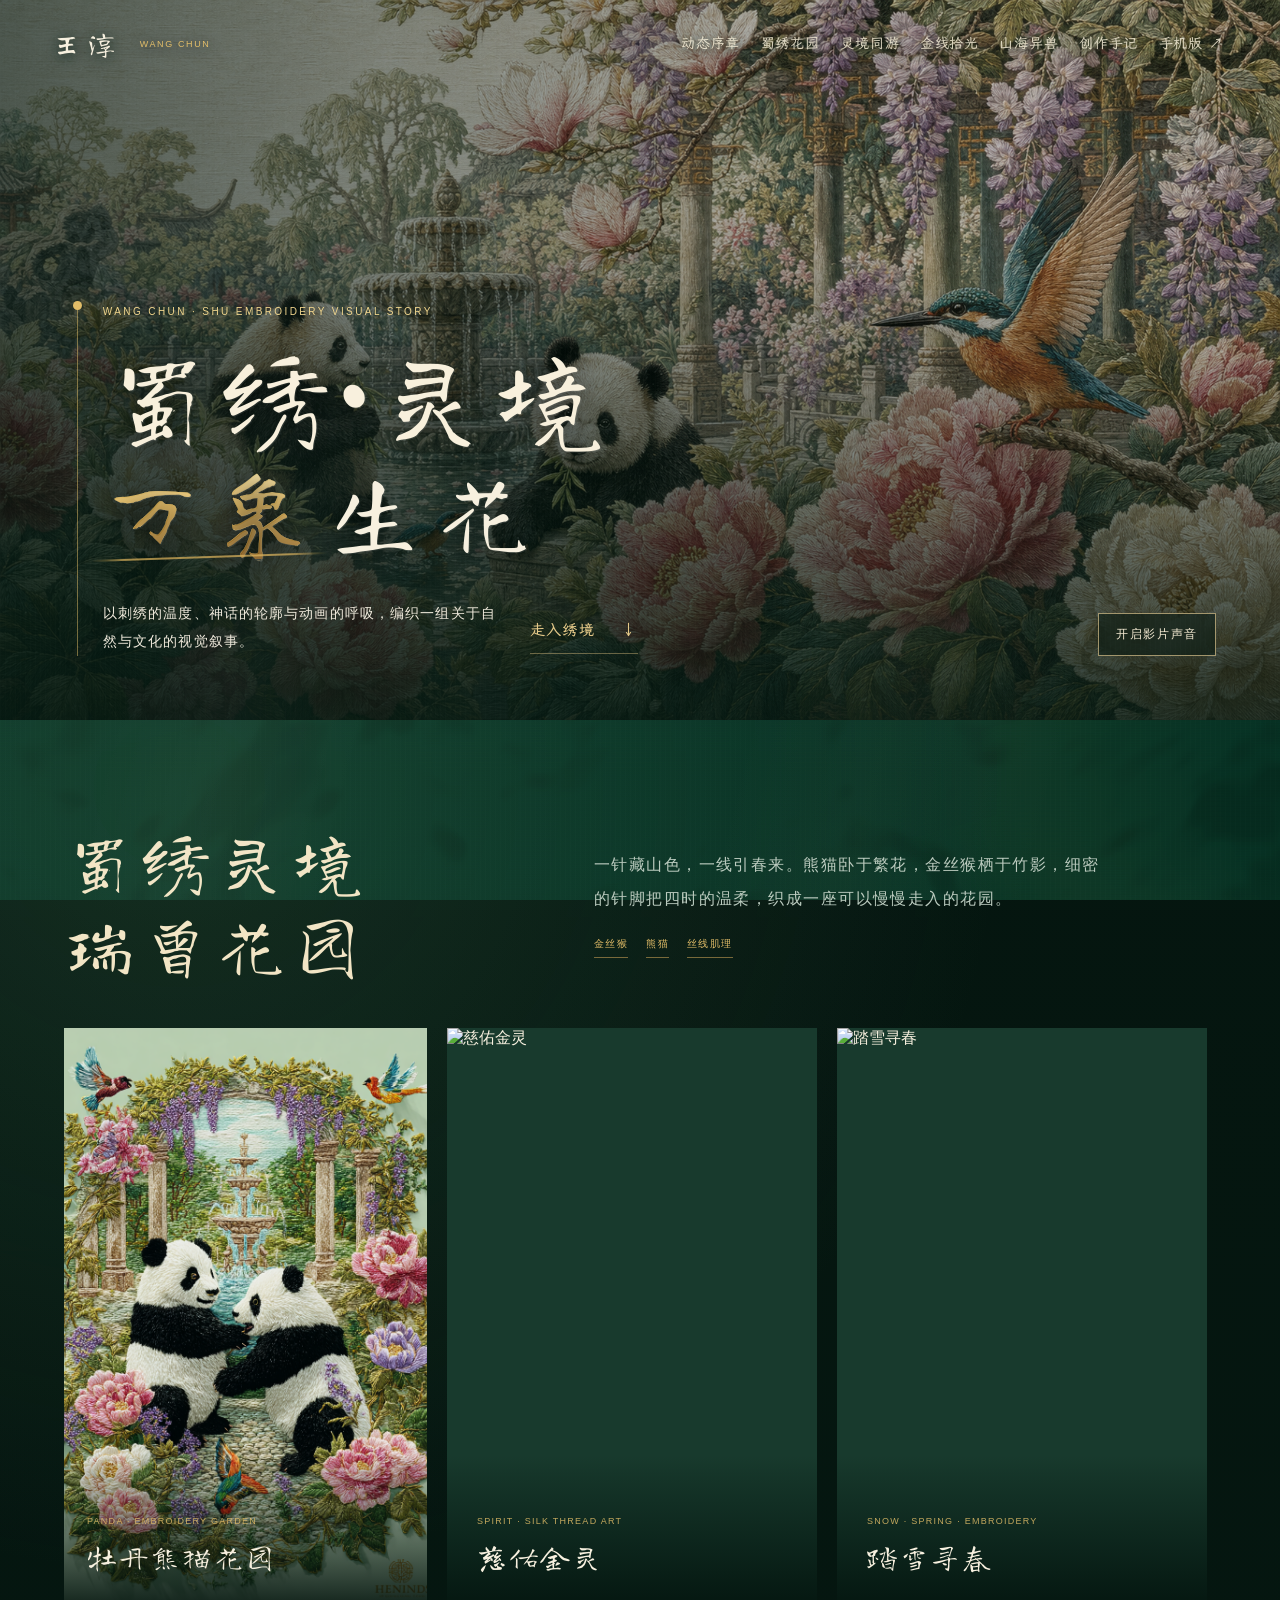
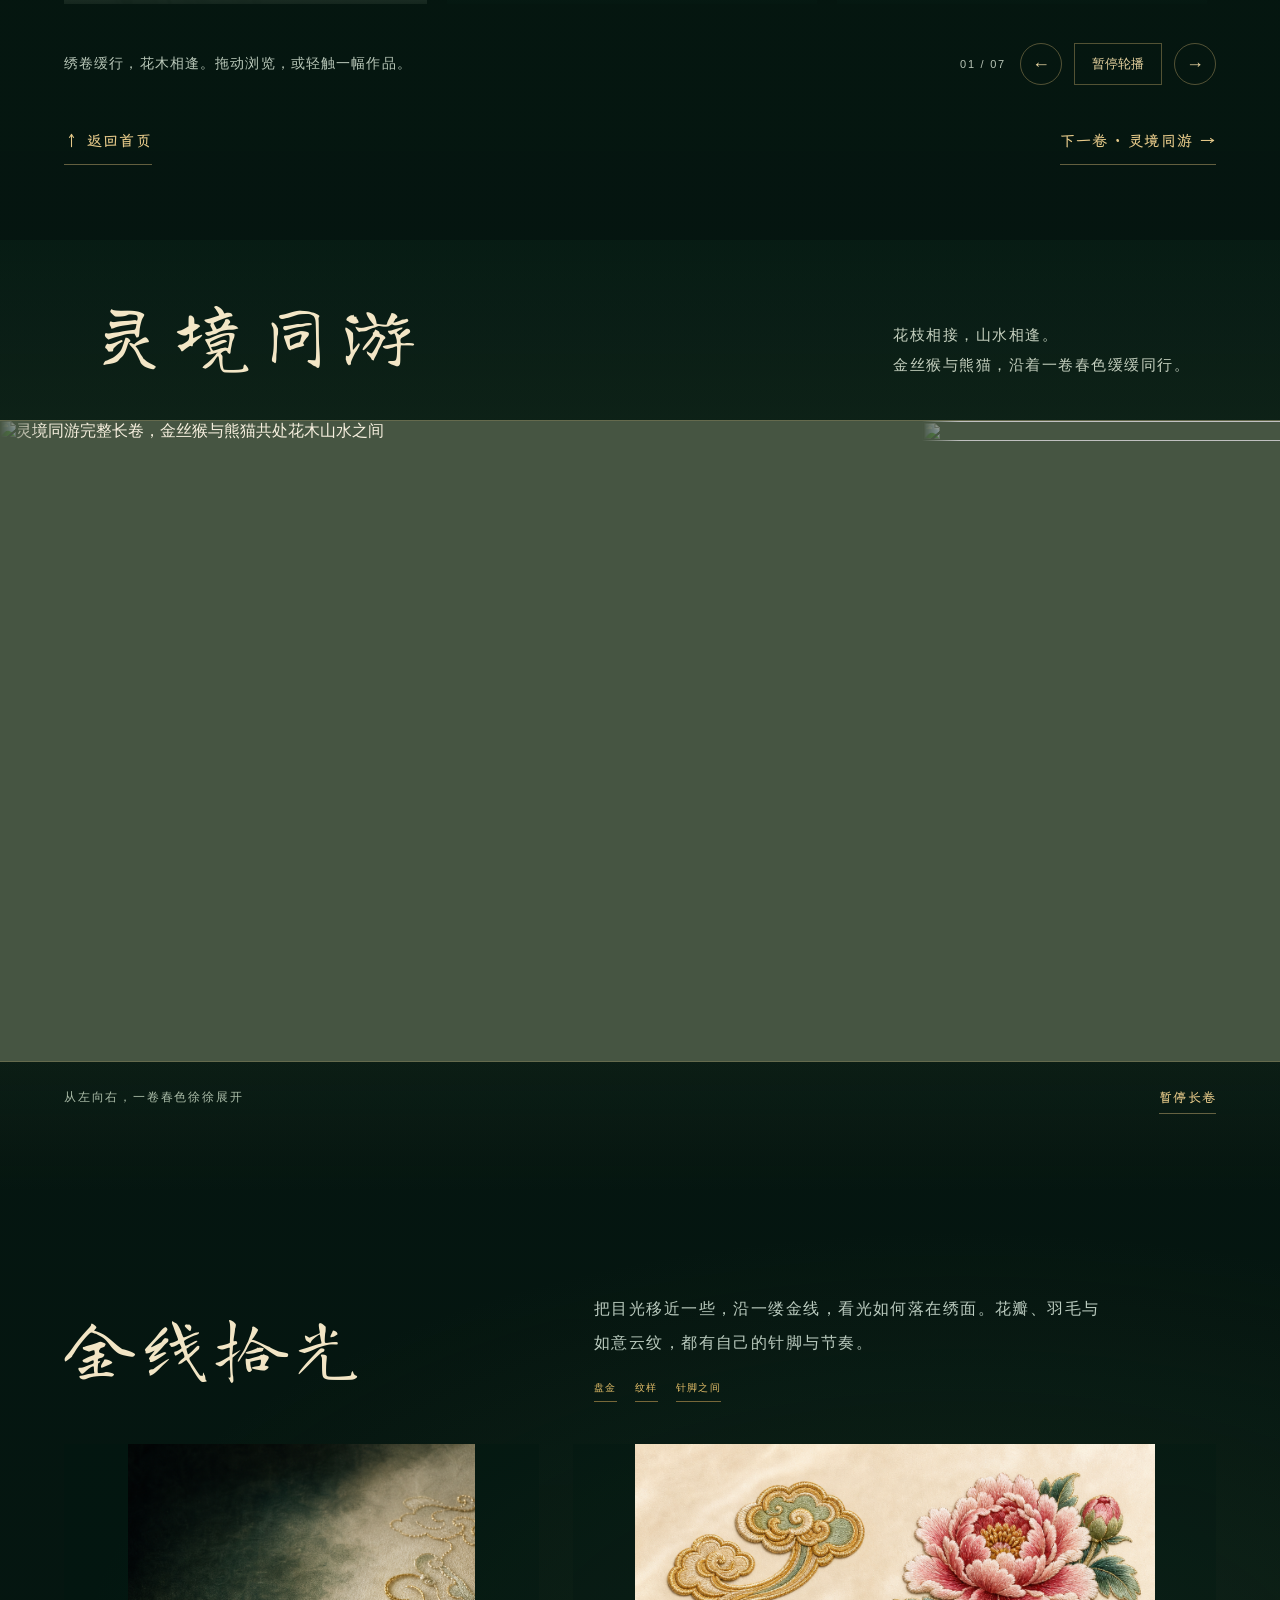
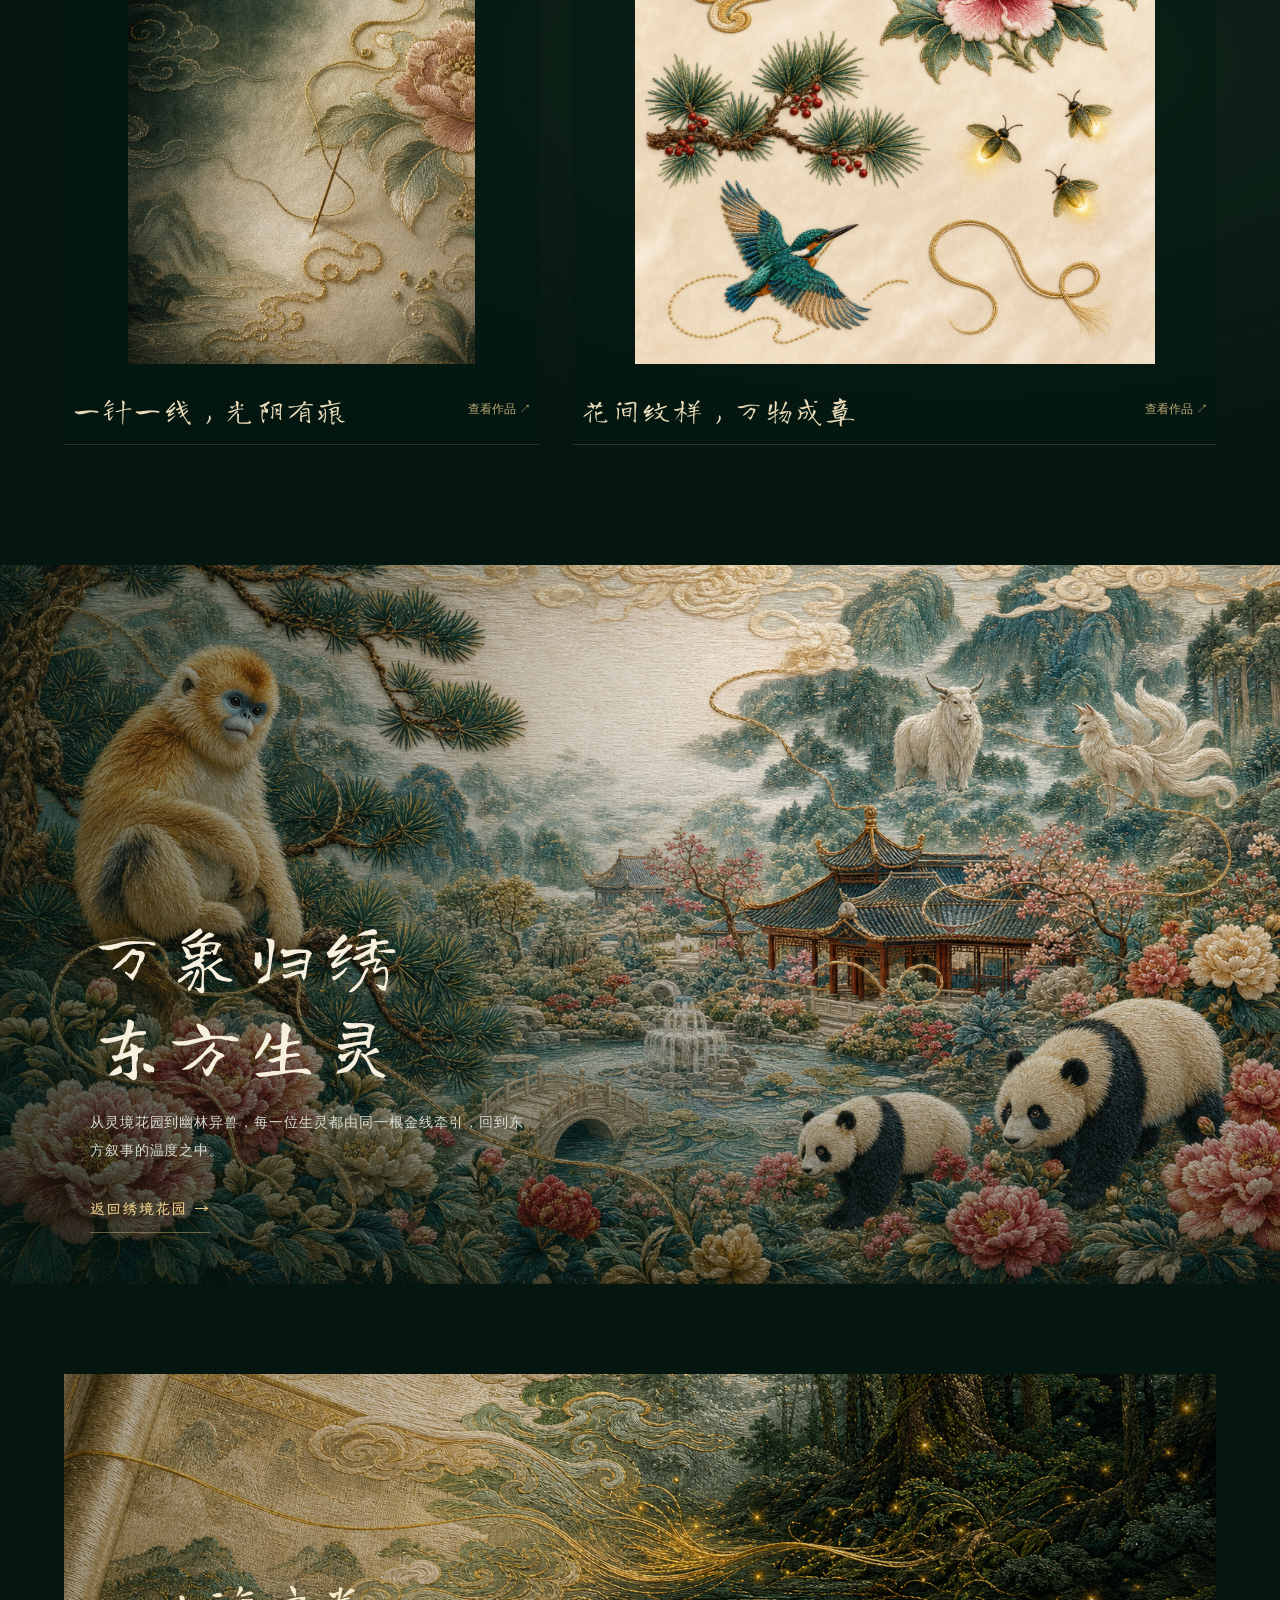
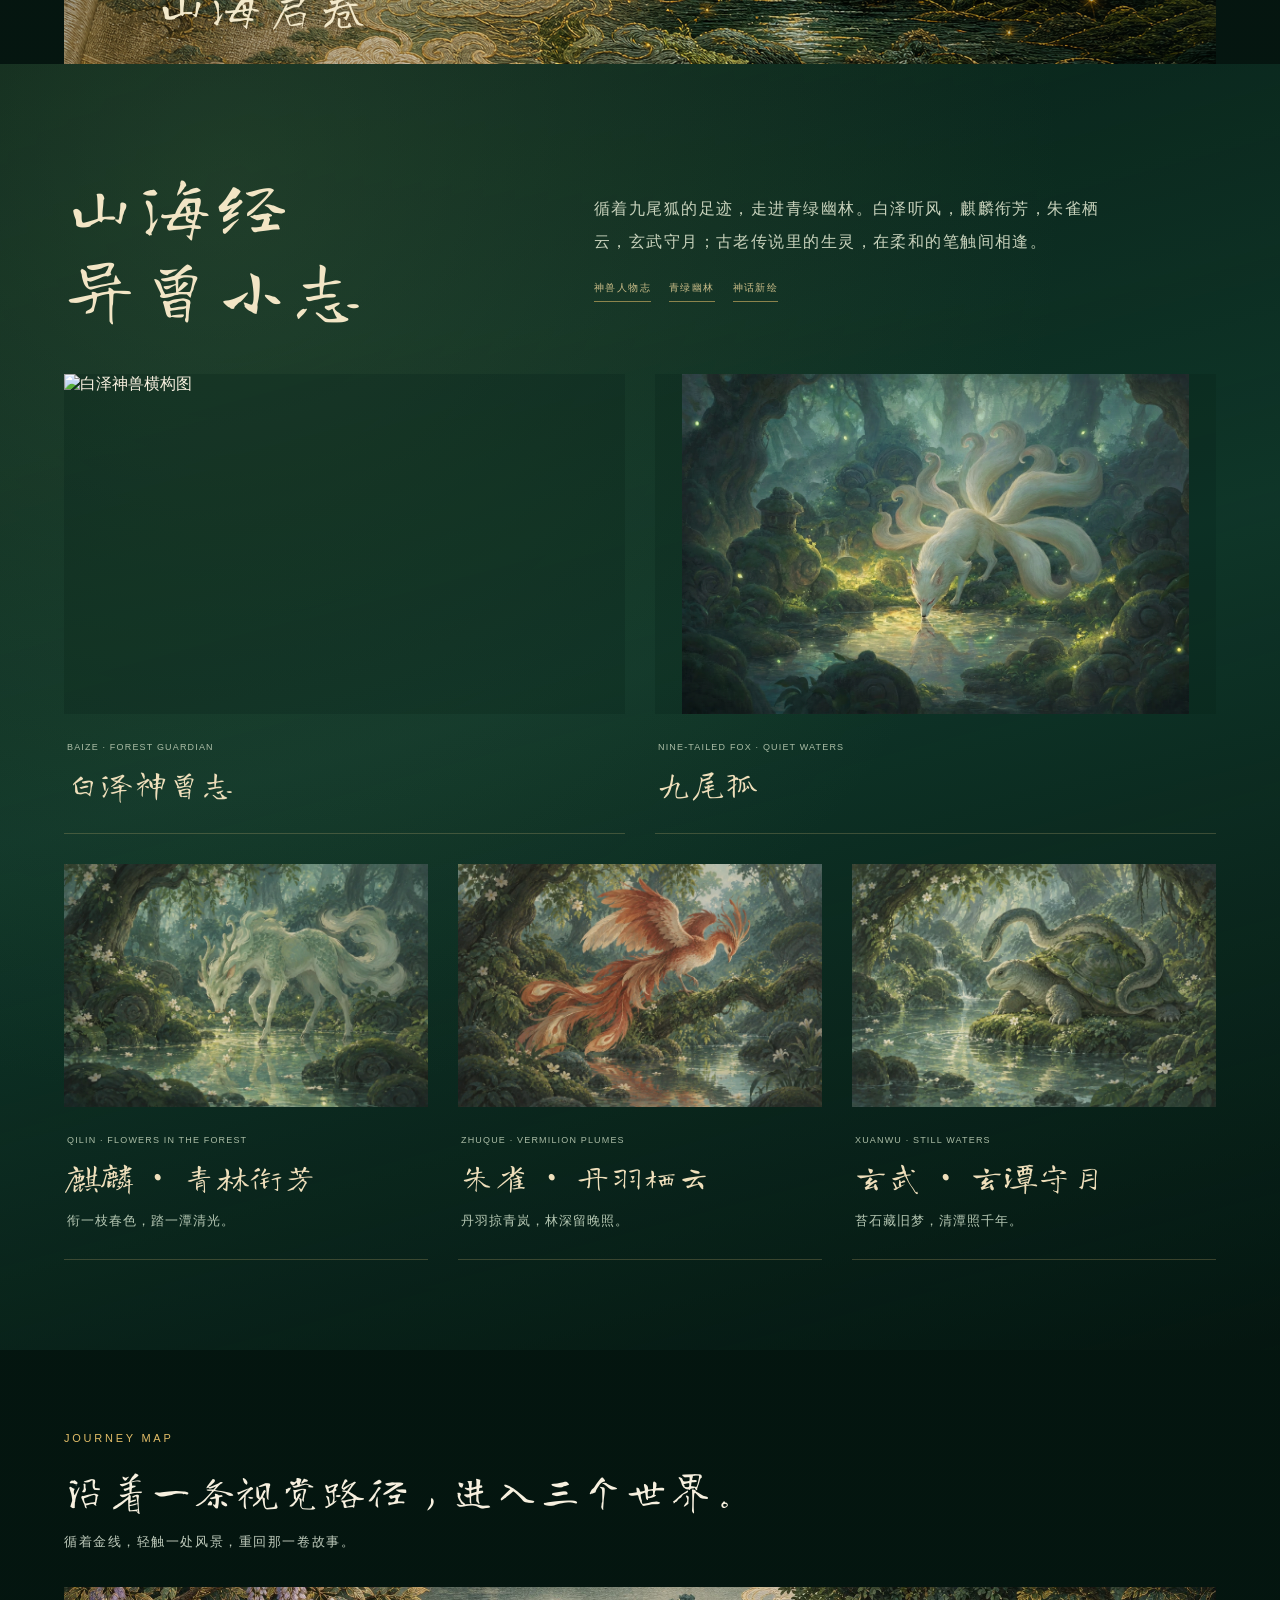
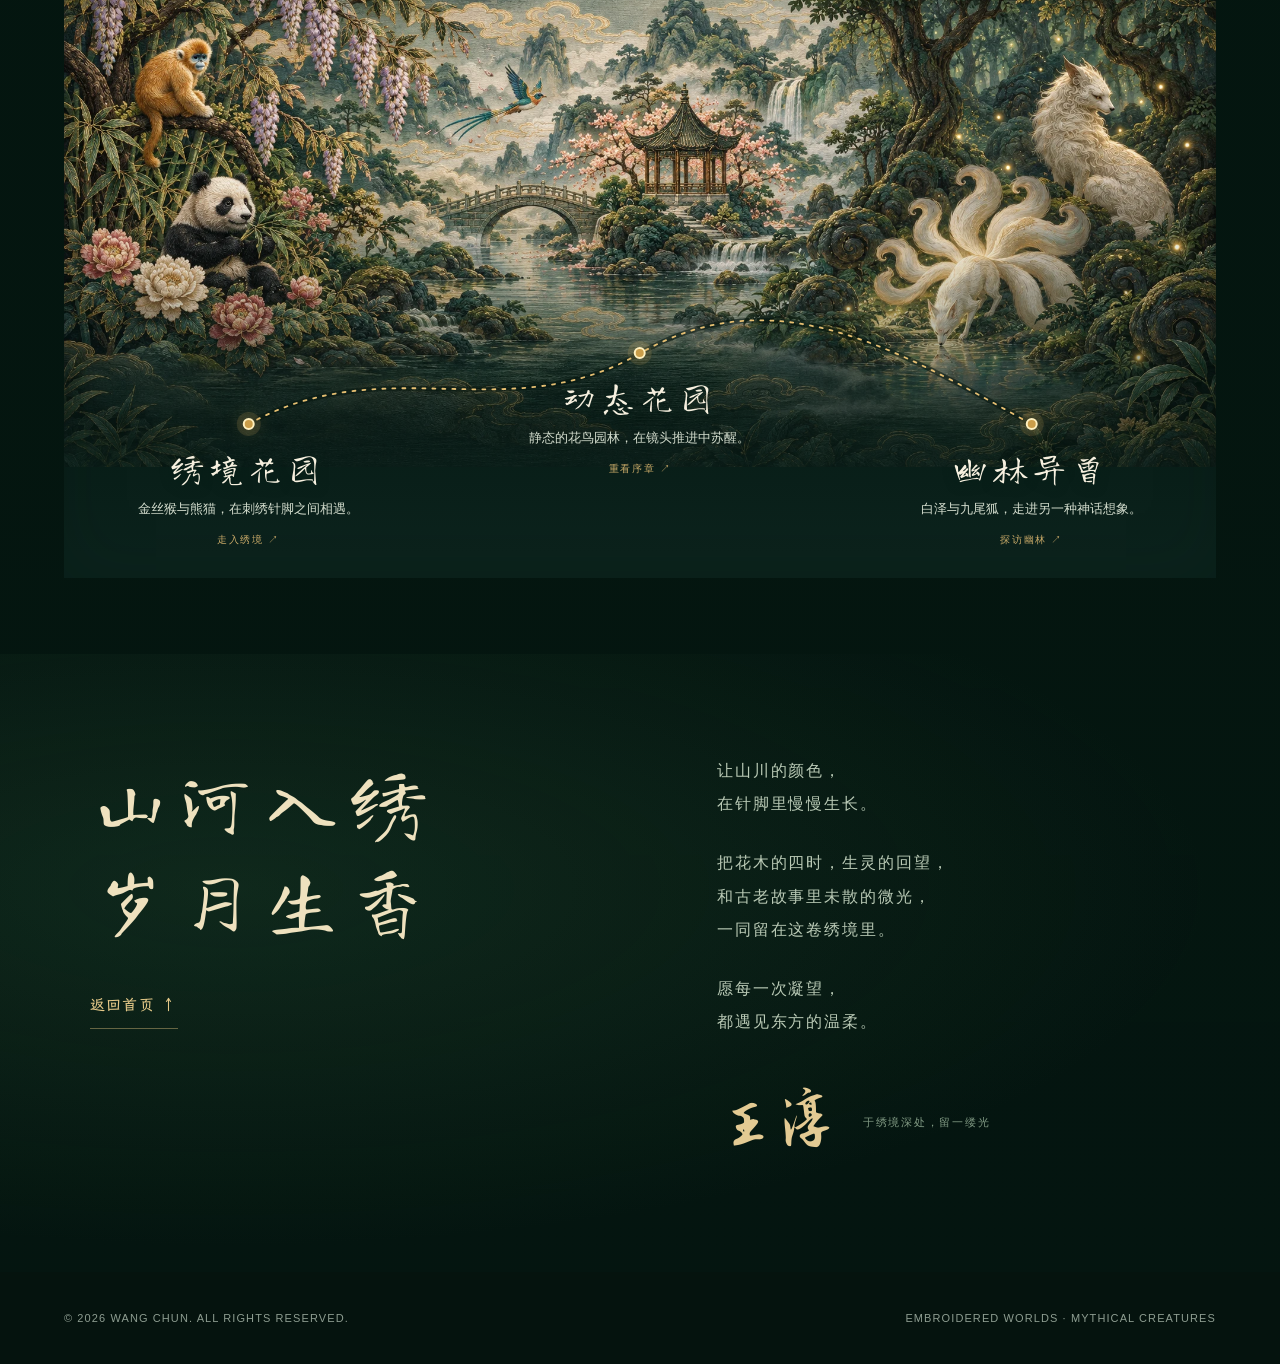
==== commit d971bff0: "Use flowing brush calligraphy for desktop portfolio titles" ====
--- a/index.html
+++ b/index.html
@@ -432,14 +432,14 @@
     @media(max-width:720px){.modal{padding:18px}.modal-inner{width:100%;max-height:86svh}.modal img{height:76svh}.modal-caption{padding:30px 15px 15px;font-size:20px}}
     .brand:before{display:none}
   </style>
-  <link rel="preload" href="assets/fonts/LXGWWenKai-Medium.desktop.subset.woff2" as="font" type="font/woff2" crossorigin>
+  <link rel="preload" href="assets/fonts/LongCang-Desktop.subset.woff2" as="font" type="font/woff2" crossorigin>
   <link rel="stylesheet" href="assets/site-refinements.css?v=20260928-2">
   <script src="assets/site-refinements.js?v=20260928-1" defer></script>
   <script src="assets/gold-cursor.js?v=20260928-2" defer></script>
-  <link rel="stylesheet" href="assets/desktop-refinements.css?v=20260929-1">
+  <link rel="stylesheet" href="assets/desktop-refinements.css?v=20260929-brush-2">
   <script src="assets/desktop-interactions.js?v=20260929-1" defer></script>
 </head>
-<body data-site-revision="20260929-desktop-1">
+<body data-site-revision="20260929-desktop-brush-2">
   <canvas class="dark-veil" id="dark-veil" aria-hidden="true"></canvas>
   <div class="cursor"></div>
   <svg class="gold-trail" id="gold-trail" aria-hidden="true" focusable="false" xmlns="http://www.w3.org/2000/svg"></svg>
--- a/assets/desktop-refinements.css
+++ b/assets/desktop-refinements.css
@@ -1,19 +1,20 @@
-/* Desktop edition. LXGW WenKai is distributed under the SIL OFL in fonts/. */
+/* Desktop display: Long Cang, SIL OFL. Small controls: LXGW WenKai. */
+@font-face{font-family:"Desktop Brush";src:url("fonts/LongCang-Desktop.subset.woff2") format("woff2");font-style:normal;font-weight:400;font-display:swap}
 @font-face{font-family:"Desktop WenKai";src:url("fonts/LXGWWenKai-Medium.desktop.subset.woff2") format("woff2");font-style:normal;font-weight:500;font-display:swap}
 @font-face{font-family:"Artist Signature";src:url("fonts/ZhiMangXing-Signature.subset.woff2") format("woff2");font-style:normal;font-weight:400;font-display:swap}
-:root{--calligraphy:"Desktop WenKai","Kaiti SC","KaiTi",serif;--desktop-paper:#eee6d1;--desktop-muted:#bbcbbf;--desktop-gold:#d5b777}
+:root{--calligraphy:"Desktop Brush","Desktop WenKai","Kaiti SC","KaiTi",serif;--ui-handwriting:"Desktop WenKai","Kaiti SC","KaiTi",serif;--desktop-paper:#eee6d1;--desktop-muted:#bbcbbf;--desktop-gold:#d5b777}
 html{scroll-padding-top:0}
 .nav{position:absolute;top:18px;left:4vw;width:92vw}
 .nav,.nav .brand,.nav .links{background:none;backdrop-filter:none;box-shadow:none}
-.nav .brand{font-family:var(--calligraphy);font-weight:500;text-shadow:0 2px 14px #051d14}
-.nav .links{gap:clamp(4px,.8vw,16px);font:500 14px/1.5 var(--calligraphy);letter-spacing:.06em;padding:0;text-shadow:0 2px 12px #041f14}
+.nav .brand{font-family:var(--calligraphy);font-size:31px;font-weight:400;text-shadow:0 2px 14px #051d14}
+.nav .links{gap:clamp(4px,.8vw,16px);font:500 14px/1.5 var(--ui-handwriting);letter-spacing:.06em;padding:0;text-shadow:0 2px 12px #041f14}
 .nav .links a{padding:10px 5px}
 .hero{height:auto;min-height:0;aspect-ratio:16/9;padding:0 6vw 5vw}
 .hero-video{inset:0;width:100%;height:100%;object-fit:contain;transform:none;opacity:1;filter:brightness(.85) saturate(.83)}
 .hero:after{background:linear-gradient(90deg,rgba(4,24,17,.62),rgba(4,24,17,.12) 63%,transparent),linear-gradient(0deg,rgba(4,24,17,.78),transparent 65%)}
 .hero:before{background:none;animation:none}
 .hero-title{width:min(920px,80vw);padding-left:25px}
-.hero h1{font:500 clamp(62px,7.2vw,116px)/1.12 var(--calligraphy);font-synthesis:none;letter-spacing:.065em;margin:16px 0 22px}
+.hero h1{font:400 clamp(78px,8.8vw,142px)/1.08 var(--calligraphy);font-synthesis:none;letter-spacing:.025em;margin:16px 0 22px}
 .hero h1 span{animation:desktop-ink-enter 1.35s cubic-bezier(.22,1,.36,1) both}
 .hero h1 span:last-child{animation-delay:.16s}
 .hero h1 span:first-child{-webkit-text-stroke:0}
@@ -23,13 +24,13 @@
 .hero-foot{gap:32px;align-items:end;justify-content:flex-start}
 .hero-foot p{max-width:395px;font-size:14px;line-height:2;letter-spacing:.08em}
 .hero-sound{bottom:5vw;right:5vw;font-size:12px}
-.text-link{display:inline-flex;align-items:center;justify-content:space-between;gap:26px;border:0;border-bottom:1px solid rgba(214,185,122,.45);border-radius:0;background:none;color:#e5c989;font:500 15px/1.8 var(--calligraphy);letter-spacing:.09em;padding:9px 0;text-decoration:none;transition:color .25s,border-color .25s,transform .25s}
+.text-link{display:inline-flex;align-items:center;justify-content:space-between;gap:26px;border:0;border-bottom:1px solid rgba(214,185,122,.45);border-radius:0;background:none;color:#e5c989;font:500 15px/1.8 var(--ui-handwriting);letter-spacing:.09em;padding:9px 0;text-decoration:none;transition:color .25s,border-color .25s,transform .25s}
 .text-link:hover,.text-link:focus-visible{color:#fff0c0;border-color:#fff0c0;transform:translateY(-2px)}
 .hero-enter{white-space:nowrap;margin-bottom:2px}
 @keyframes desktop-ink-enter{from{opacity:0;transform:translateY(18px);filter:blur(5px);clip-path:none}to{opacity:1;transform:none;filter:none;clip-path:none}}
-.chapter h2,.closing-copy h2,.journey h2,.summary h2,.work h3,.myth-card h3,.gate-art:after,.atelier h3,.scroll-heading h2{font-family:var(--calligraphy);font-weight:500;font-synthesis:none;letter-spacing:.09em}
+.chapter h2,.closing-copy h2,.journey h2,.summary h2,.work h3,.myth-card h3,.gate-art:after,.atelier h3,.scroll-heading h2{font-family:var(--calligraphy);font-weight:400;font-synthesis:none;letter-spacing:.055em}
 .chapter{padding-top:100px;padding-bottom:42px;align-items:center;gap:9vw}
-.chapter h2{font-size:clamp(42px,4.8vw,70px);line-height:1.25;margin:0;color:#f2e5c5}
+.chapter h2{font-size:clamp(48px,5.6vw,82px);line-height:1.16;margin:0;color:#f2e5c5}
 .chapter p{max-width:510px;font-size:16px;line-height:2.1;letter-spacing:.09em;color:var(--desktop-muted)}
 .chapter .line{margin-top:22px}
 #silk{background:radial-gradient(ellipse at 14% 6%,rgba(58,103,73,.3),transparent 53%)!important}
@@ -38,7 +39,7 @@
 .work{height:min(64vh,650px);min-height:430px;border:0}
 .work img{pointer-events:none;user-select:none}
 .work .work-info{transform:none;background:linear-gradient(0deg,rgba(3,20,14,.9),rgba(3,20,14,.15) 85%,transparent);padding:55px 30px 26px}
-.work h3{font-size:26px;line-height:1.4}
+.work h3{font-size:30px;line-height:1.4}
 .work .type{font-size:9px;letter-spacing:.14em;opacity:.85}
 .work.touch-art:hover,.myth-card.touch-art:hover{transform:none;box-shadow:none;filter:none}
 .work:hover img{transform:scale(1.025);filter:none}
@@ -54,7 +55,7 @@
 .lingjing-feature{padding:48px 0 78px;background:linear-gradient(180deg,rgba(20,58,40,.16),rgba(65,86,59,.36) 60%,transparent)}
 .lingjing-feature:before{display:none}
 .scroll-heading{padding:0 7vw 40px;display:flex;justify-content:space-between;align-items:end;gap:36px}
-.scroll-heading h2{font-size:clamp(42px,5vw,72px);line-height:1.2;margin:0;color:#f3e6c6}
+.scroll-heading h2{font-size:clamp(50px,6.2vw,90px);line-height:1.15;margin:0;color:#f3e6c6}
 .scroll-heading p{font-size:15px;line-height:2;letter-spacing:.1em;color:#c5d0bf;margin:0}
 .scroll-window{overflow:hidden;width:100%;background:#465542;border-block:1px solid rgba(211,182,113,.22)}
 .scroll-track{display:flex;width:max-content;will-change:transform;animation:landscape-unroll var(--scroll-duration,44s) linear infinite}
@@ -69,14 +70,14 @@
 .atelier-work img{display:block;width:100%;height:520px;object-fit:contain;transition:transform .7s ease}
 .atelier-work:hover img{transform:scale(1.018)}
 .atelier-caption{padding:24px 8px 12px;display:flex;justify-content:space-between;align-items:center;gap:18px;border-bottom:1px solid rgba(211,182,113,.2)}
-.atelier-caption h3{font-size:24px;line-height:1.5;margin:0;color:#eadcba}
+.atelier-caption h3{font-size:29px;line-height:1.5;margin:0;color:#eadcba}
 .atelier-caption span{font-size:12px;color:#baa775;white-space:nowrap}
 .closing{padding:30px 0 90px}
 .closing-art{height:auto;aspect-ratio:1.78;min-height:0;box-shadow:none}
 .closing-art img{display:block;object-fit:cover;filter:none}
 .closing-art:after{background:linear-gradient(90deg,rgba(4,22,15,.56),transparent 60%),linear-gradient(0deg,rgba(4,22,15,.4),transparent 55%)}
 .closing-copy{left:7vw;bottom:7%;max-width:445px;text-align:left}
-.closing-copy h2{font-size:clamp(42px,4.8vw,70px);line-height:1.28;margin:0 0 20px}
+.closing-copy h2{font-size:clamp(50px,5.8vw,84px);line-height:1.2;margin:0 0 20px}
 .closing-copy p{font-size:14px;line-height:2;letter-spacing:.07em}
 .closing-copy .text-link{margin-top:22px}
 .gate{padding-bottom:0}
@@ -94,14 +95,14 @@
 .myth-card:after{display:none}
 .myth-card .work-info{position:static;padding:22px 3px 26px;background:none;transform:none;border-bottom:1px solid rgba(201,179,117,.26)}
 .myth-card:hover .work-info{padding-bottom:26px}
-.myth-card h3{font-size:28px;line-height:1.4;margin:8px 0 0;color:#efdfbb}
+.myth-card h3{font-size:32px;line-height:1.4;margin:8px 0 0;color:#efdfbb}
 .myth-card .type{font-size:9px;letter-spacing:.13em;color:#abbda6}
 .myth-card .art-note{font:13px/1.8 var(--serif);letter-spacing:.08em;color:#b6c8b4;margin:10px 0 0}
 .journey-heading{margin-left:0;text-align:left;max-width:1080px}
 .journey h2{font-size:clamp(30px,3.2vw,46px);line-height:1.4}
-.journey .map b{font-weight:500}
+.journey .map b{font-weight:400;font-size:clamp(26px,2.7vw,39px)}
 .summary{background:radial-gradient(ellipse at 18% 38%,rgba(48,96,64,.26),transparent 66%)!important;padding:100px 7vw 110px;align-items:start;grid-template-columns:1fr 1fr;gap:12vw;text-align:left}
-.summary h2{font-size:clamp(45px,5.2vw,76px);line-height:1.35;letter-spacing:.1em;margin:0 0 36px;color:#eee1be}
+.summary h2{font-size:clamp(54px,6.3vw,92px);line-height:1.2;letter-spacing:.065em;margin:0 0 36px;color:#eee1be}
 .summary .note-copy p{font-size:16px;line-height:2.1;letter-spacing:.12em;margin:0 0 25px;color:#bacab6}
 .artist-signature{display:flex;align-items:center;gap:28px;padding-top:19px}
 .artist-signature span{font:400 66px/1.2 "Artist Signature",var(--calligraphy);color:#e3ca93;transform:rotate(-6deg);display:block}
@@ -113,7 +114,7 @@
 .modal .modal-stage img{display:block;width:100%;height:82svh;max-height:860px;object-fit:contain;filter:none;background:none;touch-action:pinch-zoom}
 .modal-details{padding:76px 32px 32px;display:flex;flex-direction:column;align-items:flex-start;overflow-y:auto}
 .modal-details .type{font-size:10px;line-height:1.8;letter-spacing:.12em;color:#b6a77d}
-.modal-details h2{font:500 34px/1.4 var(--calligraphy);letter-spacing:.08em;color:#eee0b8;margin:24px 0}
+.modal-details h2{font:400 39px/1.3 var(--calligraphy);letter-spacing:.08em;color:#eee0b8;margin:24px 0}
 .modal-details p{font-size:14px;line-height:2.1;letter-spacing:.08em;color:#baccb6;margin:0 0 40px}
 .modal-navigation{display:flex;align-items:center;justify-content:space-between;gap:18px;width:100%;margin-top:auto;padding-top:24px;border-top:1px solid rgba(211,182,113,.26)}
 #modal-count{font:11px Arial,sans-serif;letter-spacing:.15em;color:#a7b7a1}
@@ -121,7 +122,7 @@
 .modal .close{top:16px;right:16px;width:36px;height:36px;color:#e6cd95;background:rgba(8,31,20,.8);border-color:rgba(211,182,113,.4)}
 [data-title]:focus-visible,.text-link:focus-visible,.gallery-controls button:focus-visible,.modal button:focus-visible{outline:2px solid #e7ca82;outline-offset:5px}
 .reveal{transform:translateY(20px);transition:opacity 1s cubic-bezier(.22,1,.36,1),transform 1s cubic-bezier(.22,1,.36,1)}
-@media(max-width:1100px){.nav .links{gap:4px;font-size:12px}.nav .brand small{display:none}.hero h1{font-size:7.4vw}.hero-foot p{max-width:350px;font-size:12px}.hero .kicker{font-size:8px}.hero-enter{font-size:13px}.chapter{gap:5vw}.atelier-grid{gap:24px}.atelier-work img{height:440px}.atelier-caption{display:block}.atelier-caption span{display:block;margin-top:10px}.myth-grid{gap:22px}.myth-card h3{font-size:23px}.myth-card .type{font-size:8px}.modal .modal-inner{grid-template-columns:minmax(0,1fr) 285px}.modal-details{padding:66px 24px 26px}.modal-details h2{font-size:29px}.closing-copy{max-width:380px}.closing-copy h2{font-size:44px}}
+@media(max-width:1100px){.nav .links{gap:4px;font-size:12px}.nav .brand small{display:none}.hero h1{font-size:8.8vw}.hero-foot p{max-width:350px;font-size:12px}.hero .kicker{font-size:8px}.hero-enter{font-size:13px}.chapter{gap:5vw}.atelier-grid{gap:24px}.atelier-work img{height:440px}.atelier-caption{display:block}.atelier-caption span{display:block;margin-top:10px}.myth-grid{gap:22px}.myth-card h3{font-size:23px}.myth-card .type{font-size:8px}.modal .modal-inner{grid-template-columns:minmax(0,1fr) 285px}.modal-details{padding:66px 24px 26px}.modal-details h2{font-size:29px}.closing-copy{max-width:380px}.closing-copy h2{font-size:44px}}
 /* Keep the explicitly requested desktop URL usable in a narrow window. */
 @media(max-width:760px){.nav{position:absolute;align-items:flex-start}.nav .links{display:none}.hero{min-height:560px;aspect-ratio:auto}.hero-video{object-fit:contain;object-position:top}.hero-title{width:90vw}.hero h1{font-size:54px}.hero-foot{display:block}.hero-enter{margin-top:20px}.hero-sound{bottom:5vw}.chapter{grid-template-columns:1fr;padding:65px 6vw 28px;gap:16px}.chapter h2{font-size:40px}.gallery-toolbar{align-items:flex-start;flex-direction:column}.gallery-controls{width:100%;justify-content:flex-end}.chapter-exit{gap:20px}.text-link{font-size:13px}.scroll-heading{display:block}.scroll-heading p{margin-top:20px}.scroll-panel{width:100vw}.scroll-footer{gap:15px;font-size:10px}.atelier-grid{grid-template-columns:1fr}.atelier-work img{height:440px}.closing-art{aspect-ratio:auto;height:660px}.closing-copy{left:7vw;right:7vw;bottom:6%}.myth-grid{grid-template-columns:1fr}.myth-card,.myth-card:nth-child(n+3){grid-column:auto}.summary{grid-template-columns:1fr;gap:32px;padding:70px 7vw}.summary h2{font-size:48px}.modal.open{padding:16px}.modal .modal-inner{display:flex;flex-direction:column;width:100%;max-height:92svh;overflow-y:auto}.modal .modal-stage img{height:52svh}.modal-details{overflow:visible;padding:28px}.modal-details h2{font-size:30px;margin:14px 0}.modal-details p{margin-bottom:25px}.modal-details small{display:none}.modal-navigation{margin-top:0}}
 @media(prefers-reduced-motion:reduce){html{scroll-behavior:auto}.hero h1 span,.scroll-track{animation:none}.reveal{transition:none;transform:none}.text-link{transition:none}.modal-inner{animation:none}}
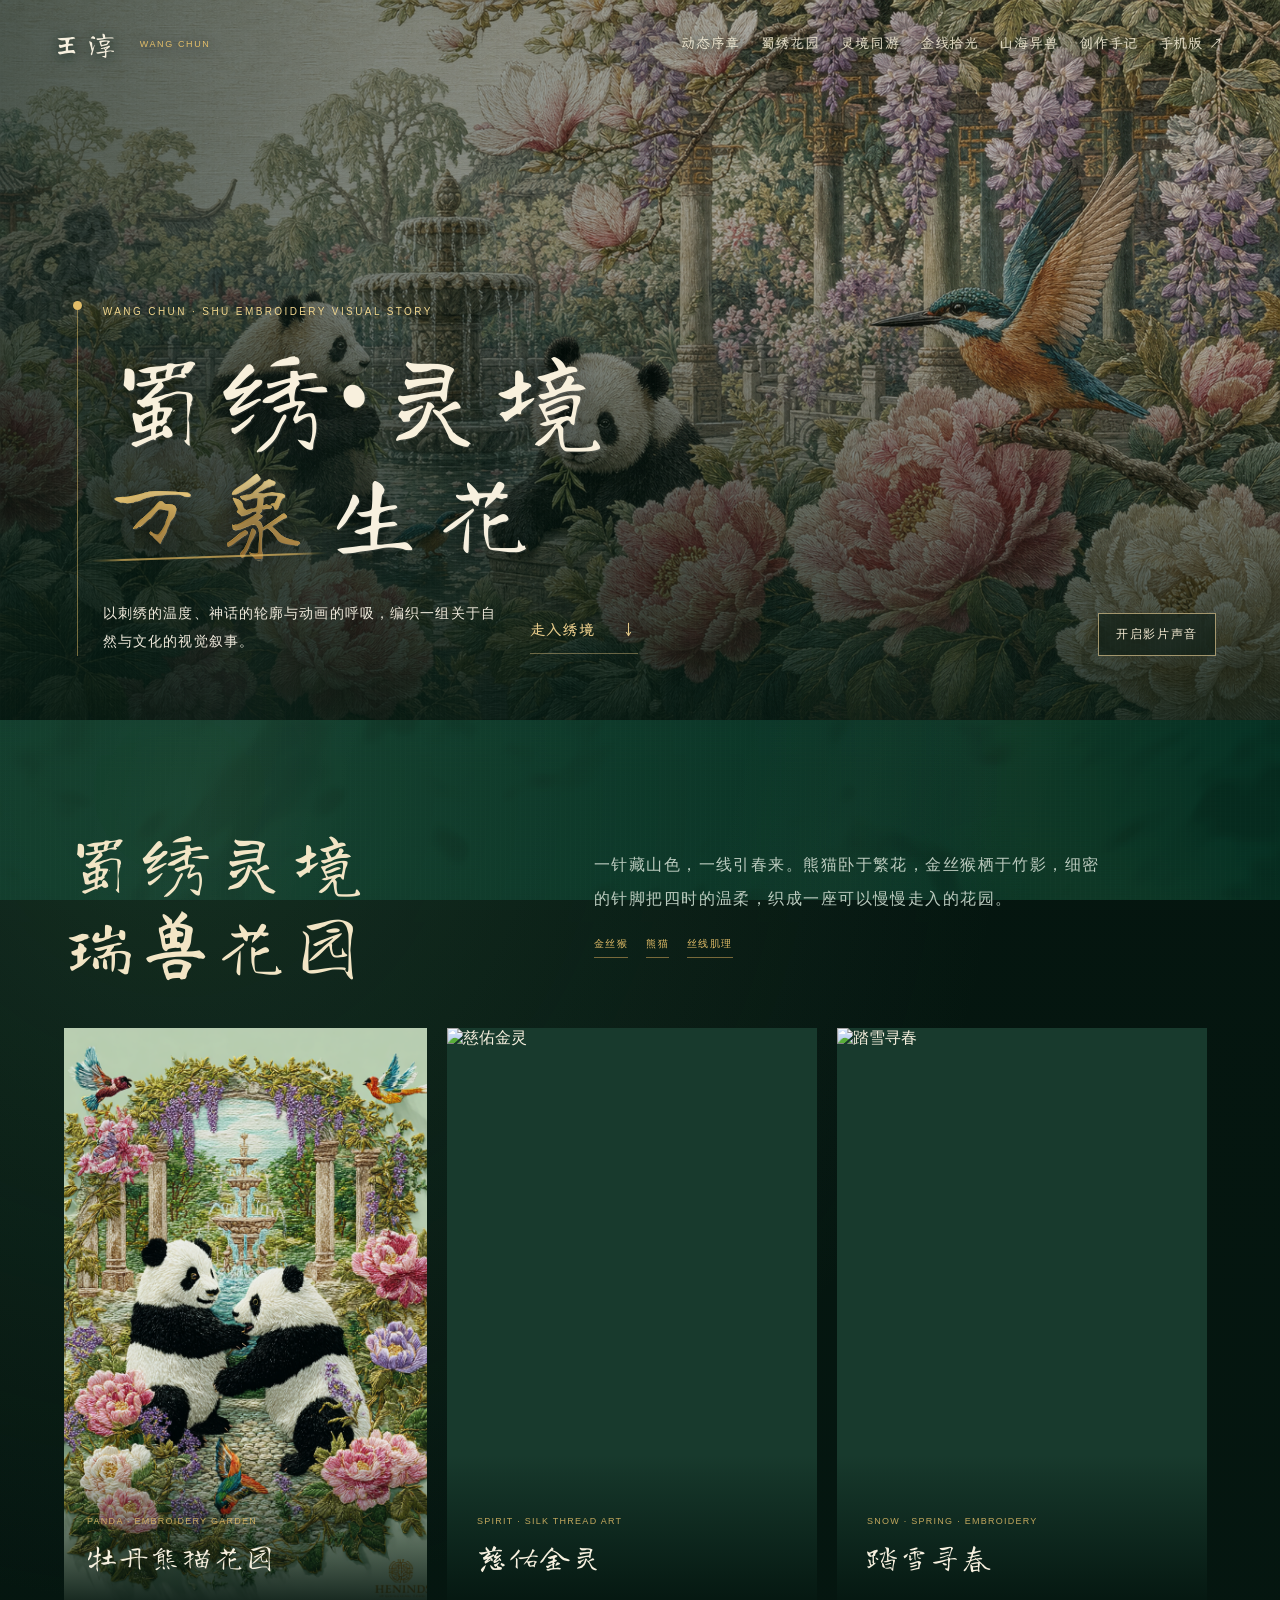
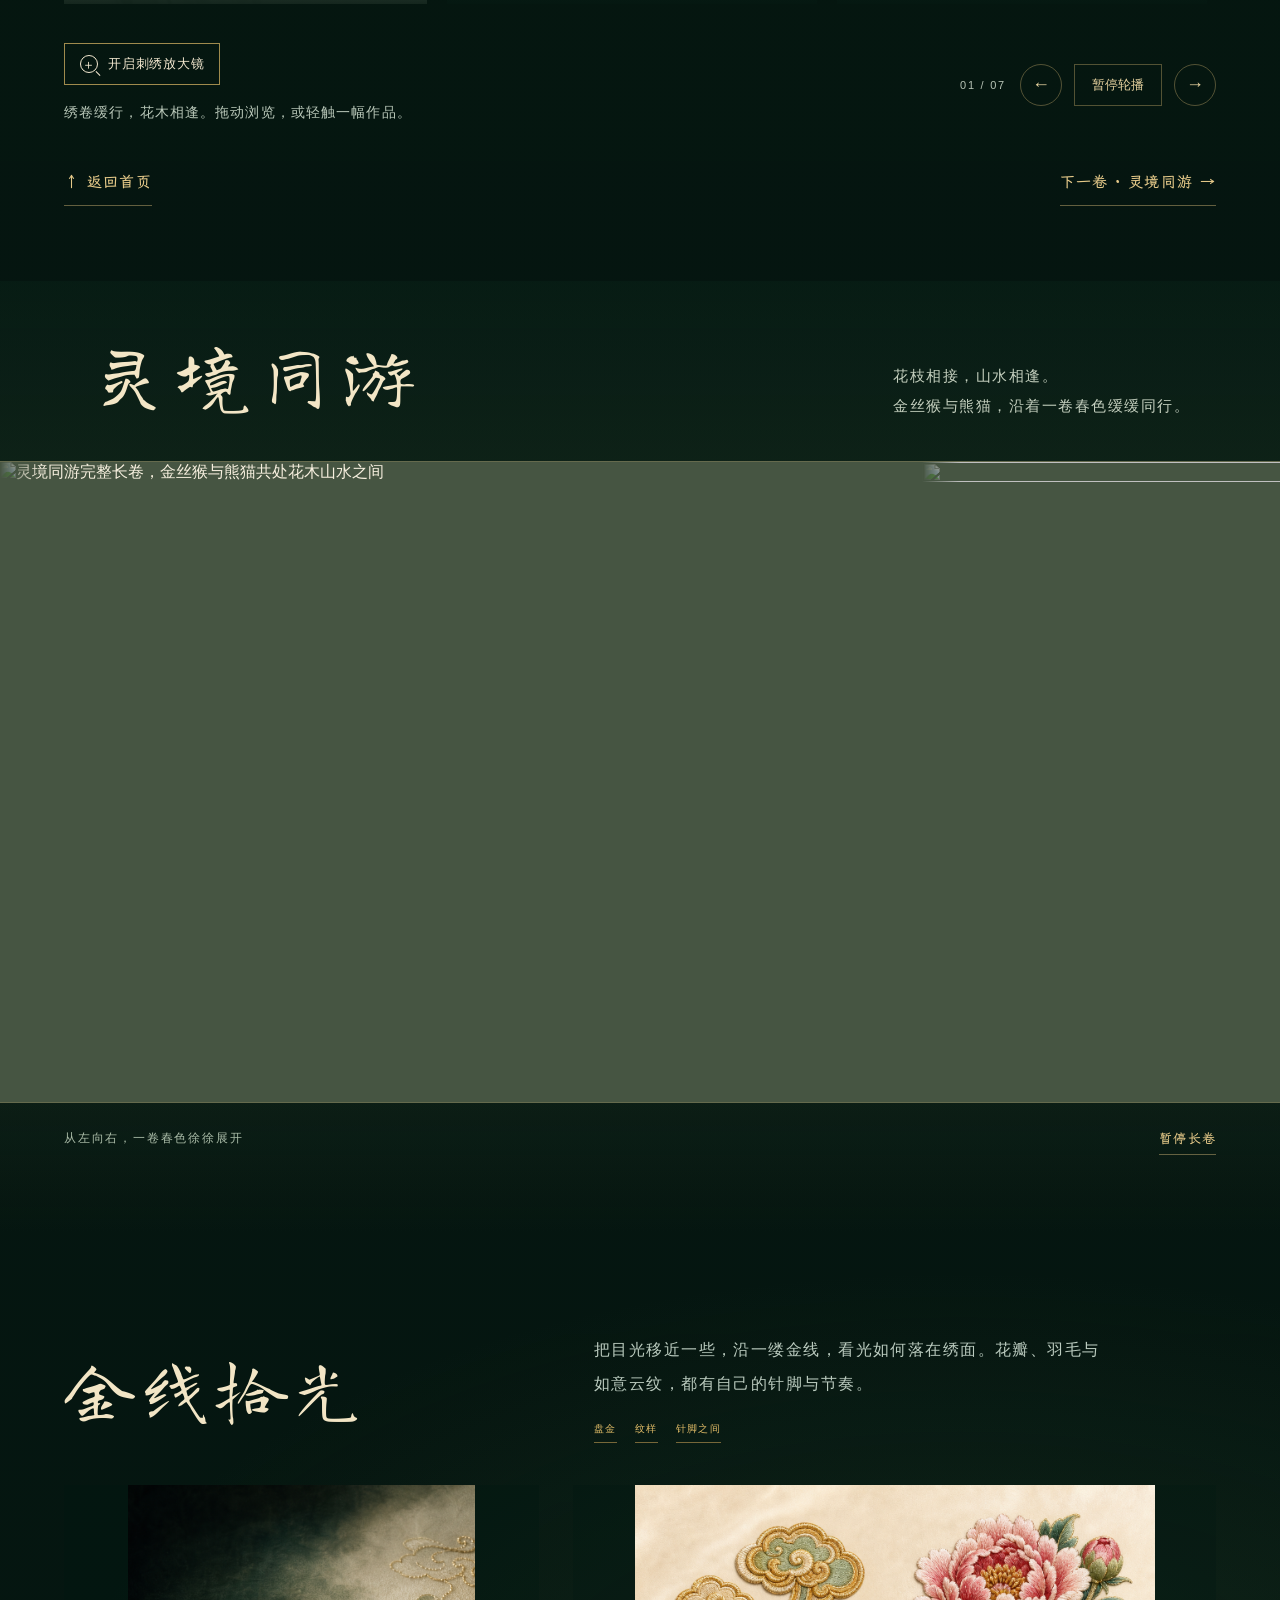
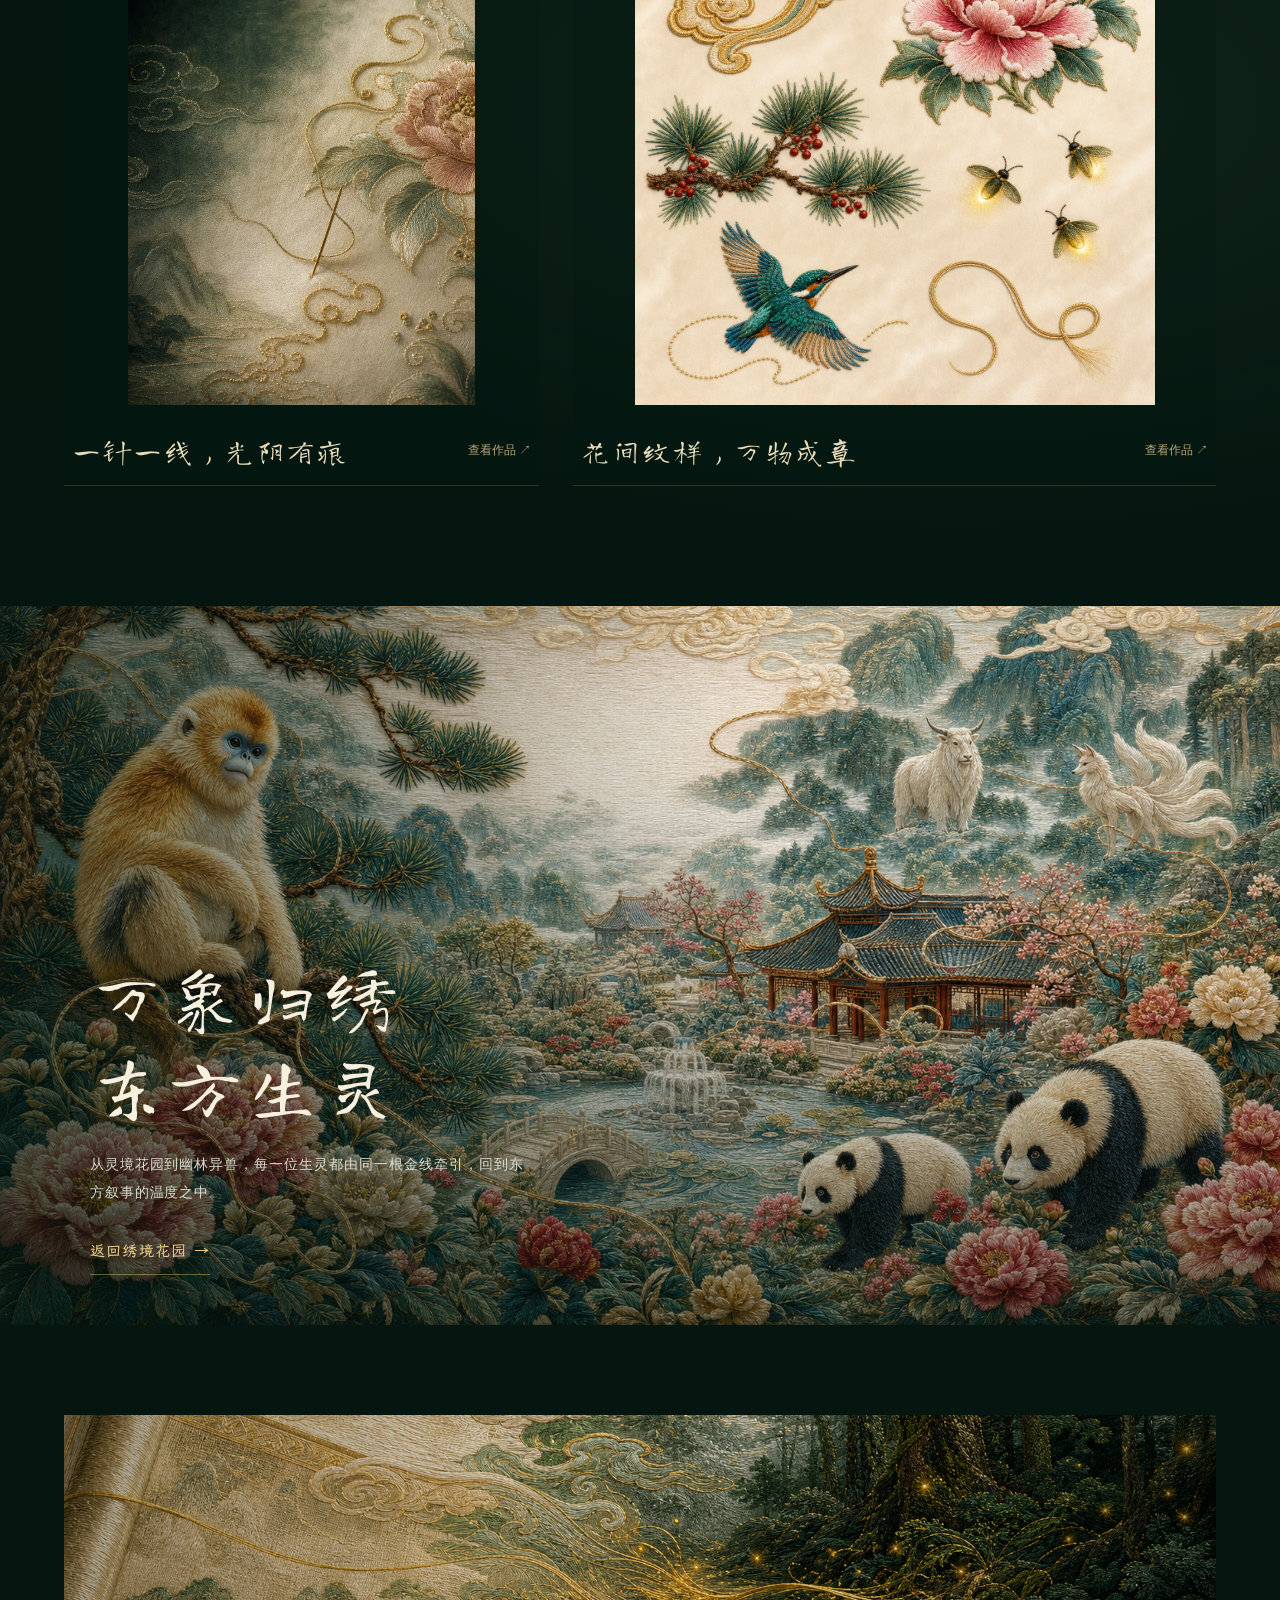
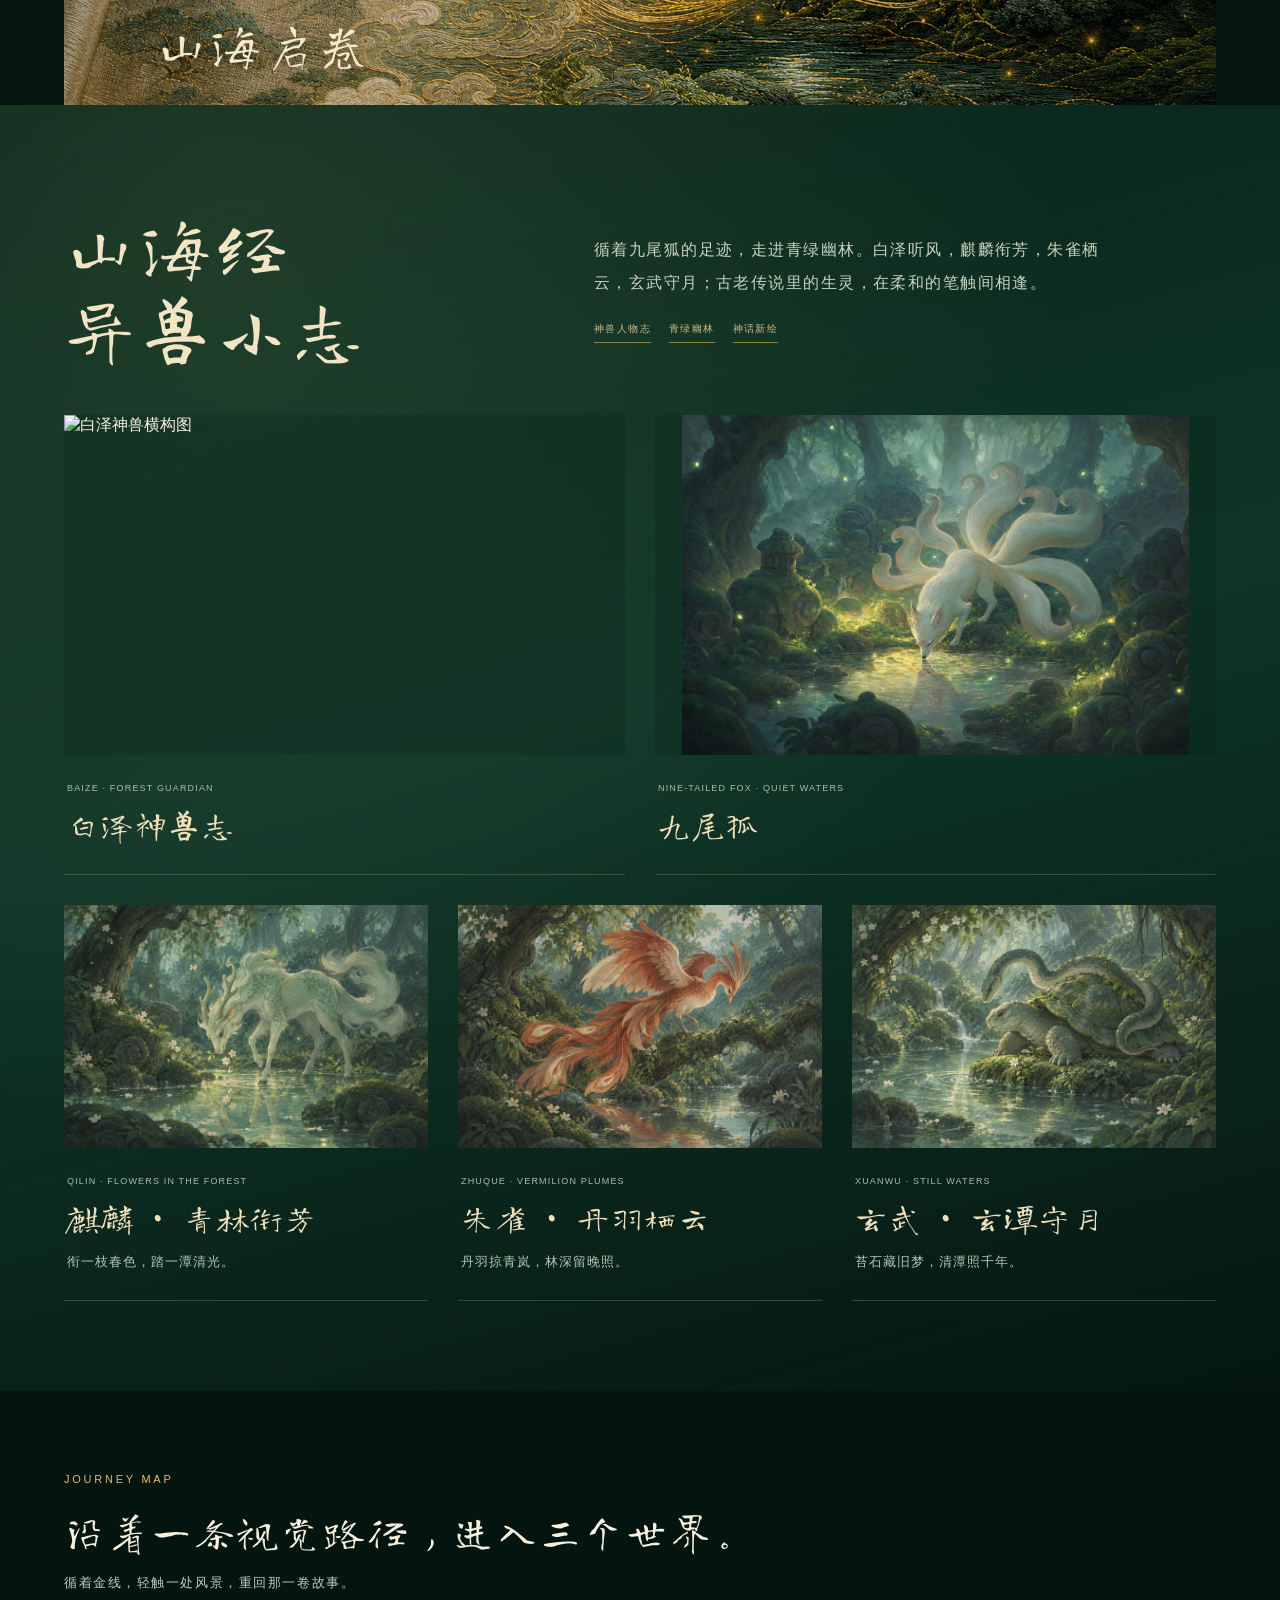
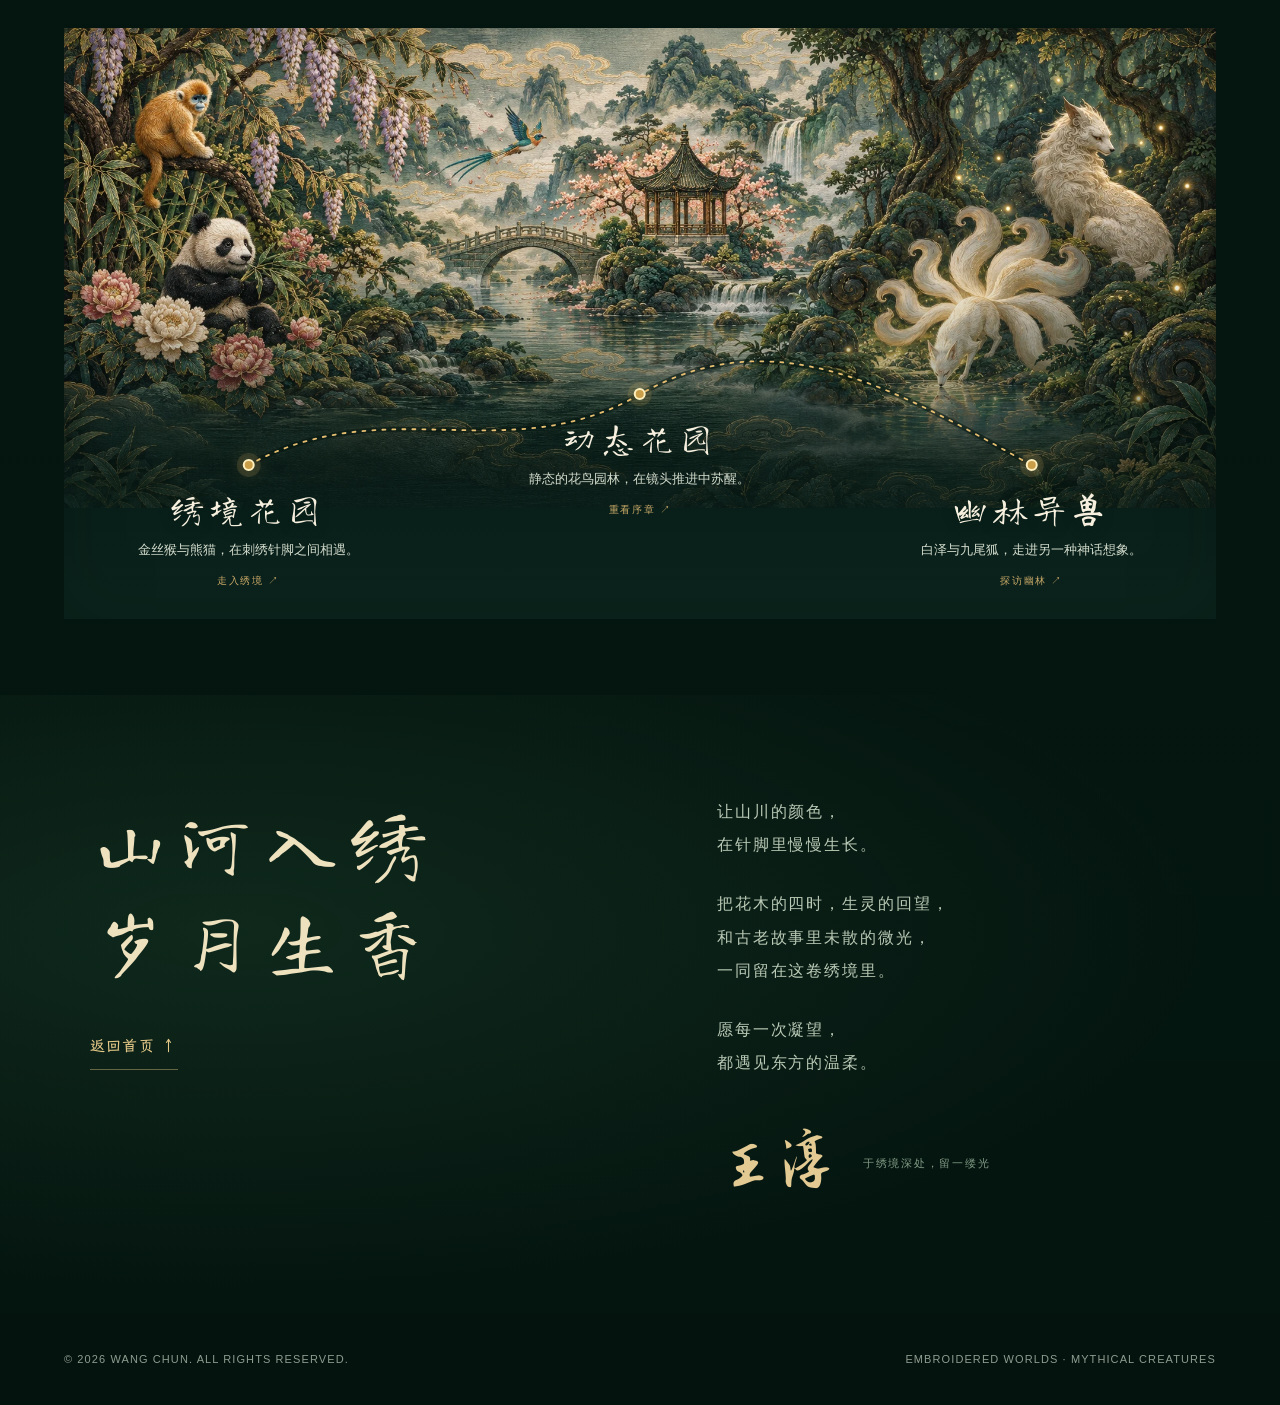
==== commit 29a249ee: "Restore desktop embroidery magnifier and clarify beast character" ====
--- a/index.html
+++ b/index.html
@@ -432,14 +432,15 @@
     @media(max-width:720px){.modal{padding:18px}.modal-inner{width:100%;max-height:86svh}.modal img{height:76svh}.modal-caption{padding:30px 15px 15px;font-size:20px}}
     .brand:before{display:none}
   </style>
+  <link rel="preload" href="assets/fonts/MaShanZheng-Beast.subset.woff2" as="font" type="font/woff2" crossorigin>
   <link rel="preload" href="assets/fonts/LongCang-Desktop.subset.woff2" as="font" type="font/woff2" crossorigin>
   <link rel="stylesheet" href="assets/site-refinements.css?v=20260928-2">
   <script src="assets/site-refinements.js?v=20260928-1" defer></script>
   <script src="assets/gold-cursor.js?v=20260928-2" defer></script>
-  <link rel="stylesheet" href="assets/desktop-refinements.css?v=20260929-brush-2">
-  <script src="assets/desktop-interactions.js?v=20260929-1" defer></script>
+  <link rel="stylesheet" href="assets/desktop-refinements.css?v=20260929-lens-glyph-1">
+  <script src="assets/desktop-interactions.js?v=20260929-lens-1" defer></script>
 </head>
-<body data-site-revision="20260929-desktop-brush-2">
+<body data-site-revision="20260929-desktop-lens-glyph-1">
   <canvas class="dark-veil" id="dark-veil" aria-hidden="true"></canvas>
   <div class="cursor"></div>
   <svg class="gold-trail" id="gold-trail" aria-hidden="true" focusable="false" xmlns="http://www.w3.org/2000/svg"></svg>
@@ -454,7 +455,7 @@
       <article class="work" data-title="紫藤双瑞" data-type="蜀绣灵境 / 瑞兽花园" data-desc="紫藤垂落在两位瑞兽之间，借由繁花与丝线的层叠，丰富花园世界的生命感。"><img src="assets/embroidery/紫藤双瑞.png" alt="紫藤双瑞"><div class="work-info"><span class="type">WISTERIA · TWIN SPIRITS</span><h3>紫藤双瑞</h3></div></article>
       <article class="work" data-title="金线起针 · 针脚微观" data-type="蜀绣灵境 / 材质研究" data-desc="牡丹、竹叶与如意云纹被拆解成可近看的针脚结构；缎面针与鎏金盘金线在同一幅绣面上交织。"><img src="assets/generated/07-embroidery-stitch-detail.png" alt="金线起针针脚微观"><div class="work-info"><span class="type">GOLD THREAD · STITCH STUDY</span><h3>金线起针 · 针脚微观</h3></div></article>
       <article class="work" data-title="瑞兽花园 · 织境群像" data-type="蜀绣灵境 / 花园叙事" data-desc="金丝猴、熊猫、牡丹与竹影被安放在同一座幽静园林，作为瑞兽花园章节的群像收束。"><img src="assets/generated/08-spirit-garden-panorama.png" alt="瑞兽花园织境群像"><div class="work-info"><span class="type">SPIRIT GARDEN · PANORAMA</span><h3>瑞兽花园 · 织境群像</h3></div></article>
-    </div><div class="gallery-toolbar"><p>绣卷缓行，花木相逢。拖动浏览，或轻触一幅作品。</p><div class="gallery-controls"><span id="gallery-count" aria-live="off">1 / 7</span><button id="gallery-prev" type="button" aria-label="上一件作品">←</button><button id="gallery-pause" type="button" aria-label="暂停作品轮播" aria-pressed="false">暂停轮播</button><button id="gallery-next" type="button" aria-label="下一件作品">→</button></div></div></div><div class="chapter-exit"><a class="text-link" href="#motion">↑ 返回首页</a><a class="text-link" href="#lingjing">下一卷 · 灵境同游 →</a></div></section>
+    </div><div class="gallery-toolbar"><div class="gallery-tools"><button id="lens-toggle" class="lens-toggle" type="button" aria-pressed="false" aria-controls="silk-rail" aria-describedby="gallery-hint"><i aria-hidden="true">＋</i><span>开启刺绣放大镜</span></button><p id="gallery-hint">绣卷缓行，花木相逢。拖动浏览，或轻触一幅作品。</p></div><div class="gallery-controls"><span id="gallery-count" aria-live="off">1 / 7</span><button id="gallery-prev" type="button" aria-label="上一件作品">←</button><button id="gallery-pause" type="button" aria-label="暂停作品轮播" aria-pressed="false">暂停轮播</button><button id="gallery-next" type="button" aria-label="下一件作品">→</button></div></div></div><div class="chapter-exit"><a class="text-link" href="#motion">↑ 返回首页</a><a class="text-link" href="#lingjing">下一卷 · 灵境同游 →</a></div></section>
     <section class="lingjing-feature reveal" id="lingjing" aria-label="灵境同游">
       <header class="scroll-heading"><h2>灵境同游</h2><p>花枝相接，山水相逢。<br>金丝猴与熊猫，沿着一卷春色缓缓同行。</p></header>
       <div class="scroll-window" id="lingjing-scroll"><div class="scroll-track">
--- a/assets/desktop-refinements.css
+++ b/assets/desktop-refinements.css
@@ -1,8 +1,10 @@
 /* Desktop display: Long Cang, SIL OFL. Small controls: LXGW WenKai. */
 @font-face{font-family:"Desktop Brush";src:url("fonts/LongCang-Desktop.subset.woff2") format("woff2");font-style:normal;font-weight:400;font-display:swap}
+/* Long Cang's 兽 resembles 曾. Use a clear brush glyph without changing the text. */
+@font-face{font-family:"Desktop Brush Beast";src:url("fonts/MaShanZheng-Beast.subset.woff2") format("woff2");font-style:normal;font-weight:400;font-display:swap;unicode-range:U+517D}
 @font-face{font-family:"Desktop WenKai";src:url("fonts/LXGWWenKai-Medium.desktop.subset.woff2") format("woff2");font-style:normal;font-weight:500;font-display:swap}
 @font-face{font-family:"Artist Signature";src:url("fonts/ZhiMangXing-Signature.subset.woff2") format("woff2");font-style:normal;font-weight:400;font-display:swap}
-:root{--calligraphy:"Desktop Brush","Desktop WenKai","Kaiti SC","KaiTi",serif;--ui-handwriting:"Desktop WenKai","Kaiti SC","KaiTi",serif;--desktop-paper:#eee6d1;--desktop-muted:#bbcbbf;--desktop-gold:#d5b777}
+:root{--calligraphy:"Desktop Brush Beast","Desktop Brush","Desktop WenKai","Kaiti SC","KaiTi",serif;--ui-handwriting:"Desktop WenKai","Kaiti SC","KaiTi",serif;--desktop-paper:#eee6d1;--desktop-muted:#bbcbbf;--desktop-gold:#d5b777}
 html{scroll-padding-top:0}
 .nav{position:absolute;top:18px;left:4vw;width:92vw}
 .nav,.nav .brand,.nav .links{background:none;backdrop-filter:none;box-shadow:none}
@@ -45,6 +47,15 @@
 .work:hover img{transform:scale(1.025);filter:none}
 .gallery-toolbar,.chapter-exit,.scroll-footer{display:flex;align-items:center;justify-content:space-between;gap:25px}
 .gallery-toolbar{padding:26px 0 10px}
+.gallery-tools{display:flex;align-items:flex-start;flex-direction:column;gap:15px}
+.gallery-tools .lens-toggle{width:auto;padding:10px 15px;font:13px/1.5 var(--serif)}
+.gallery-tools .lens-toggle i{width:18px;height:18px;position:relative;font-size:13px}
+.gallery-tools .lens-toggle i:after{content:"";position:absolute;width:6px;height:1px;background:currentColor;right:-4px;bottom:-2px;transform:rotate(45deg)}
+#silk-rail .work .lens{display:none;width:184px;height:184px;border:1px solid #e9cf90;background-color:#102a1d;background-origin:border-box;border-radius:50%;box-shadow:0 0 0 5px rgba(226,189,104,.15),0 12px 36px rgba(0,0,0,.38);z-index:6;transition:none}
+.gallery.lens-enabled #silk-rail .work .lens.is-visible{display:block}
+.gallery.lens-enabled #silk-rail .work img{transform:none;transition:none;filter:none}
+body.lens-mode .cursor{opacity:0}
+@media(hover:none),(pointer:coarse){.gallery-tools .lens-toggle{display:none}}
 .gallery-toolbar p{margin:0;color:#b9c8b9;font:14px/1.9 var(--serif);letter-spacing:.08em}
 .gallery-controls{display:flex;align-items:center;gap:12px;flex-shrink:0}
 .gallery-controls button,.modal-navigation button{width:42px;height:42px;border:1px solid rgba(211,182,113,.38);border-radius:50%;background:transparent;color:#e9d5a1;font-size:18px;transition:background .2s,border-color .2s}
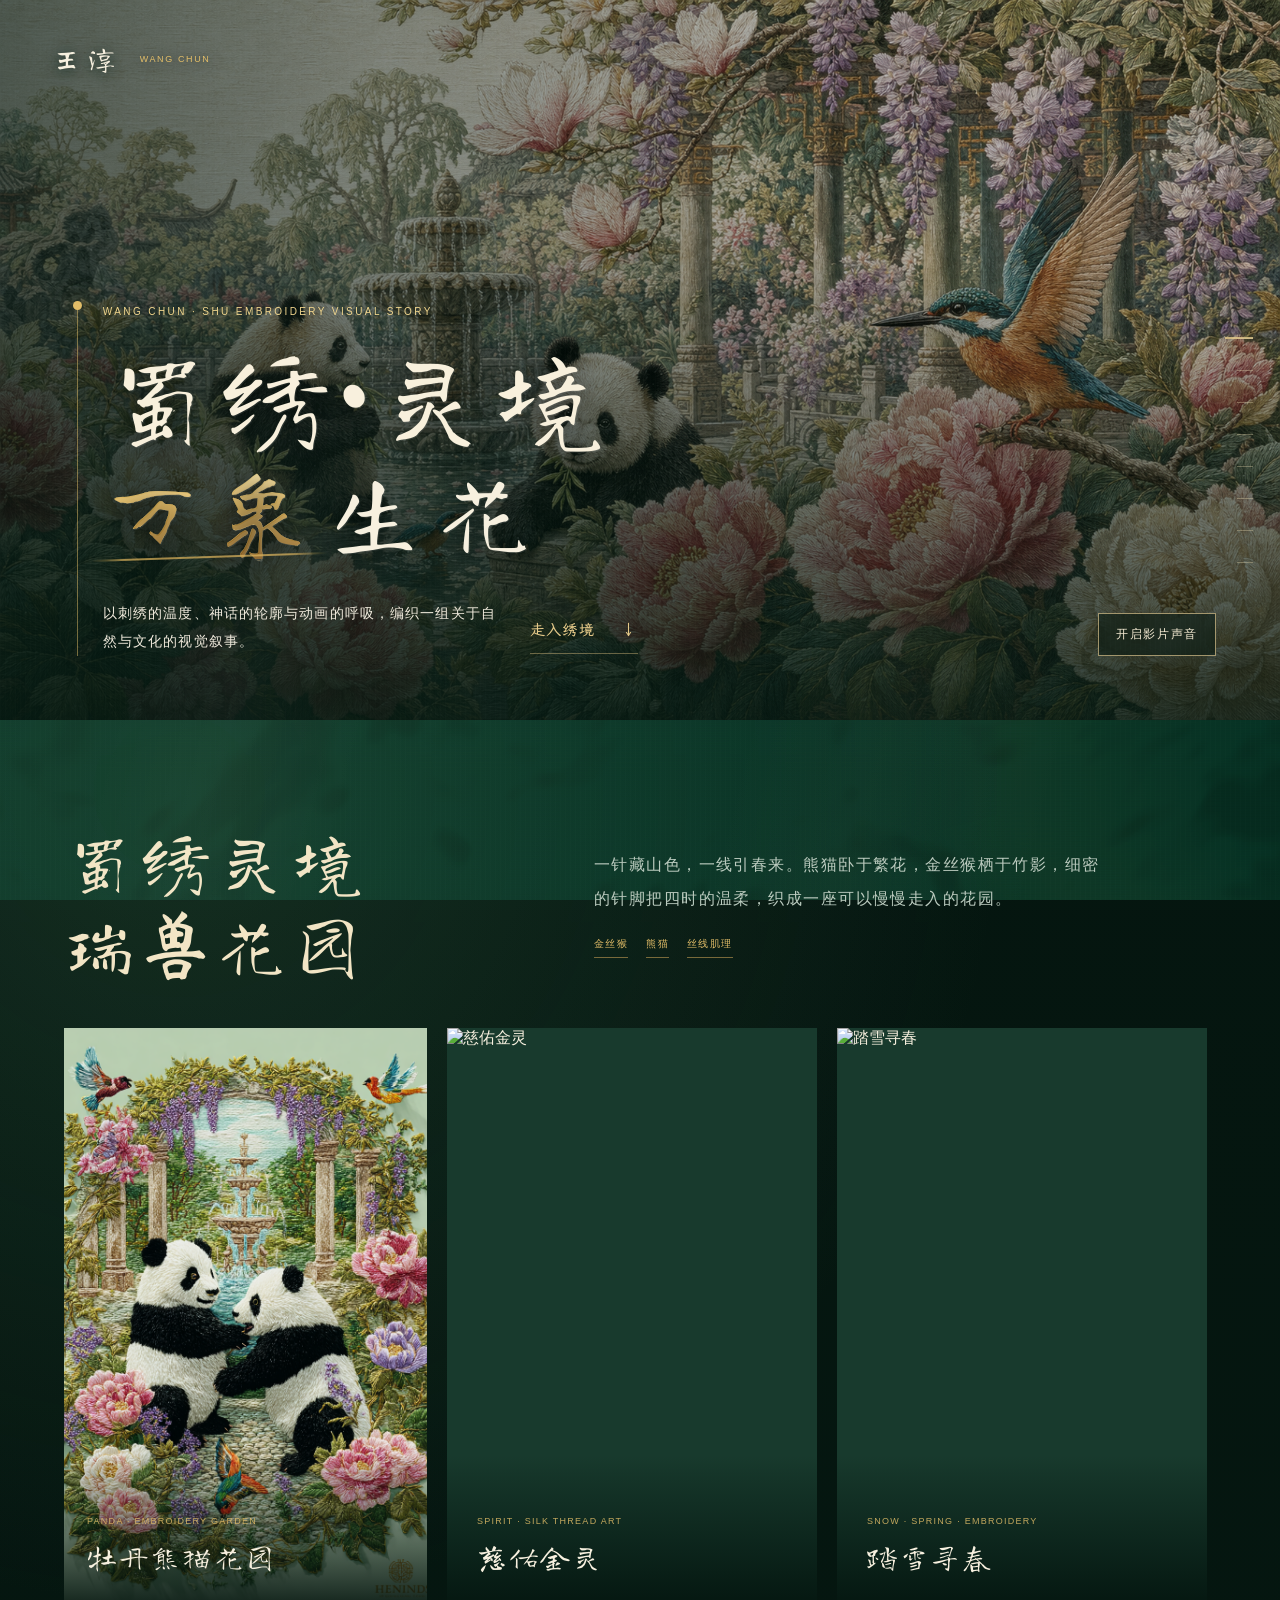
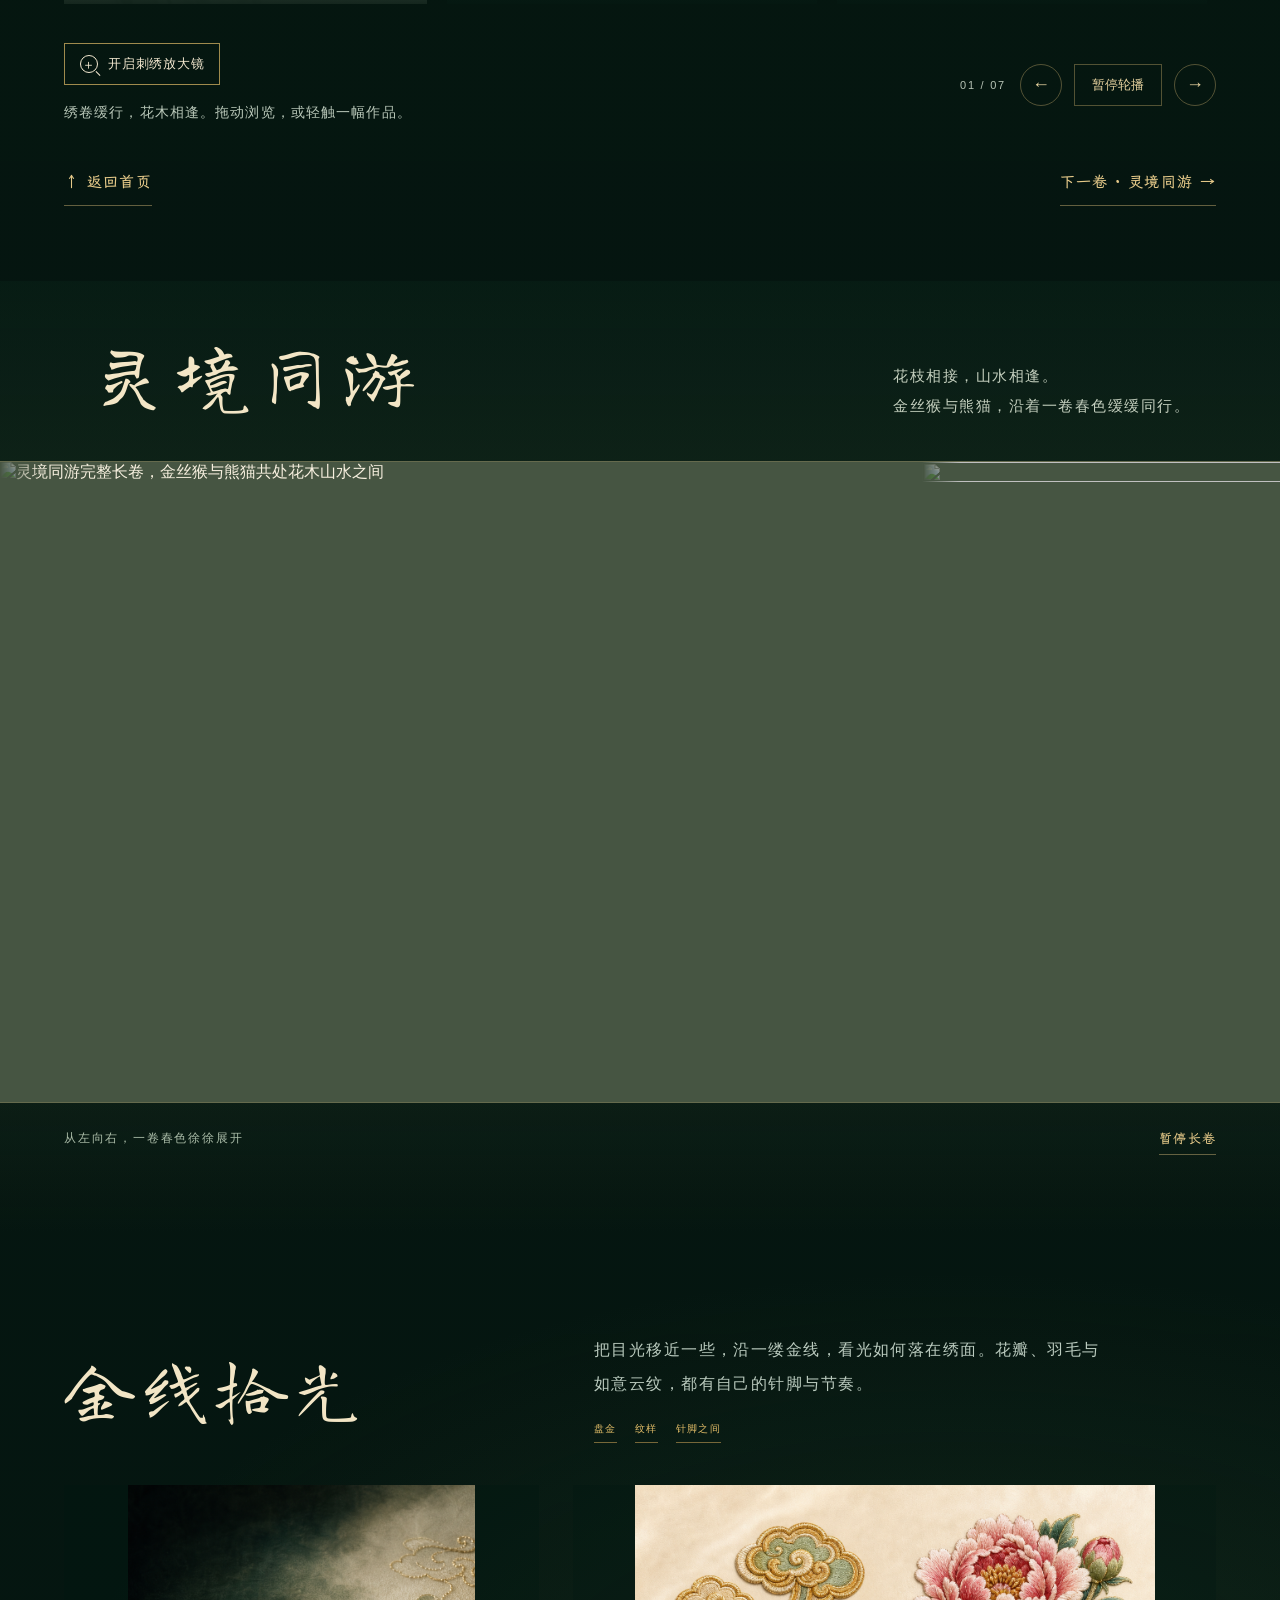
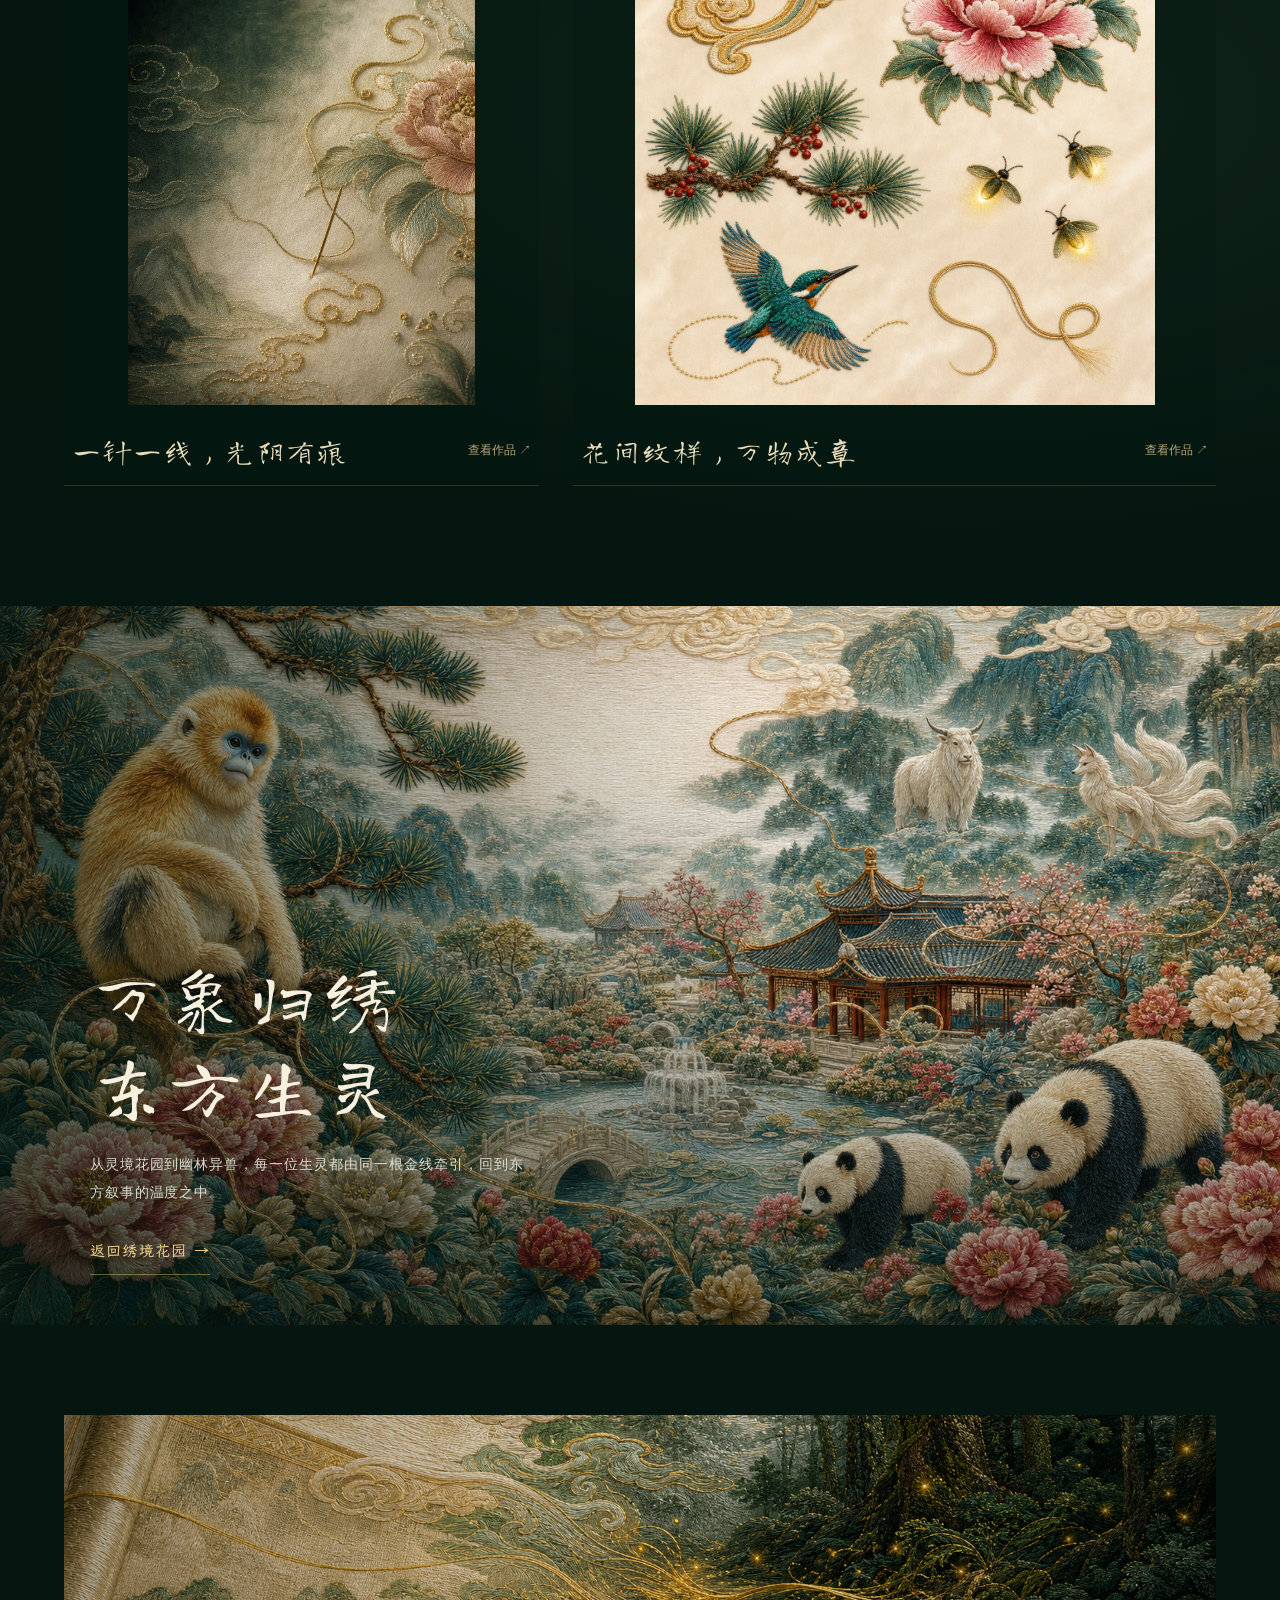
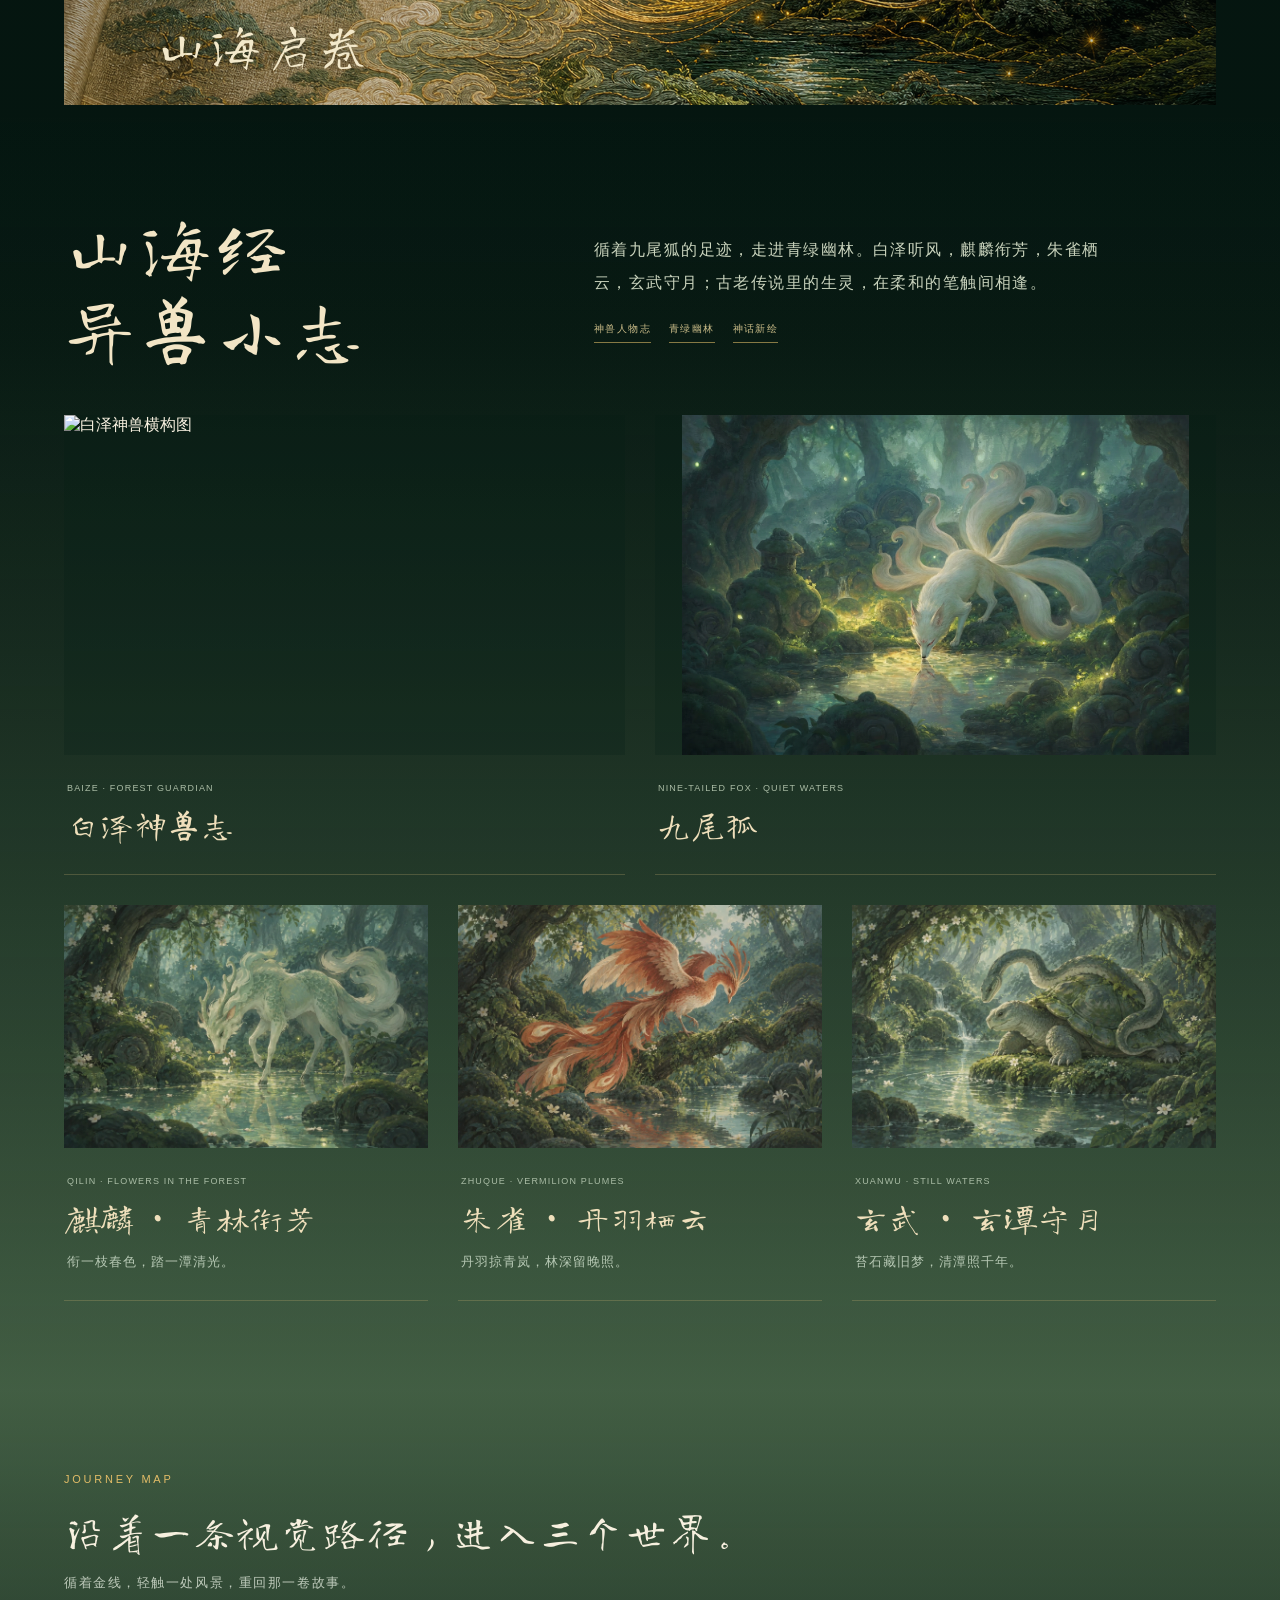
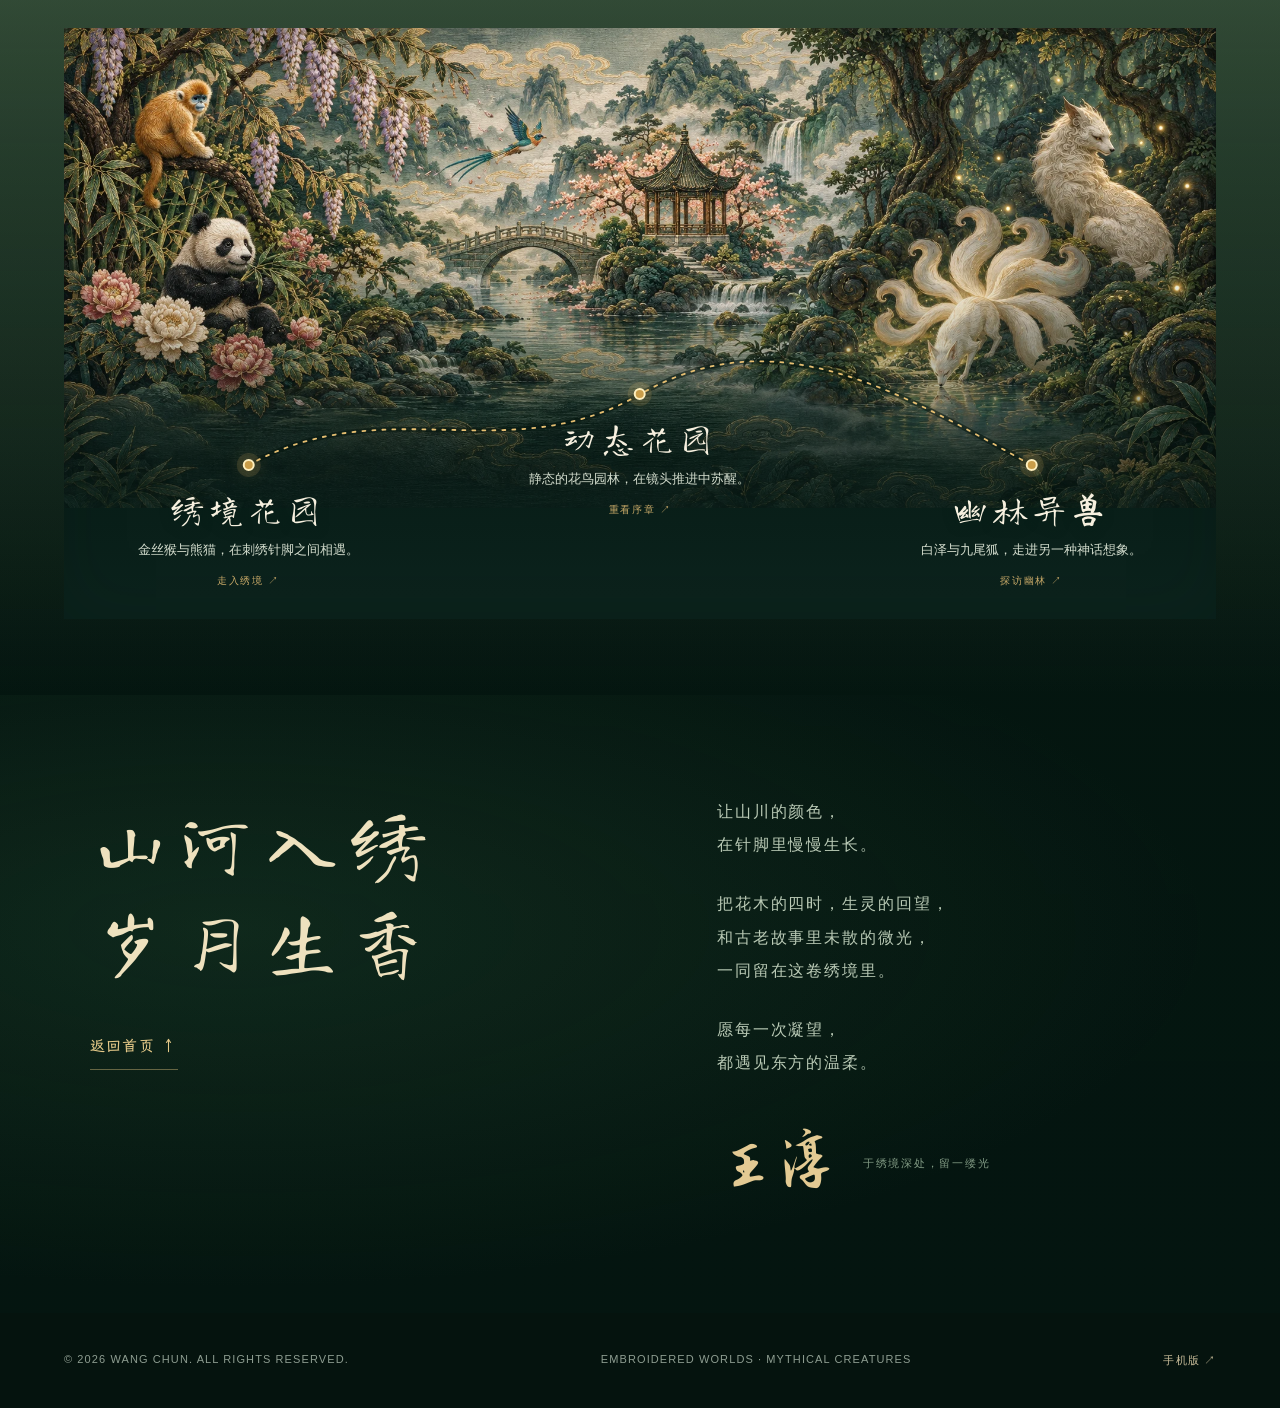
==== commit 79a79548: "Add side chapter navigation and refine gallery hover and green transitions" ====
--- a/index.html
+++ b/index.html
@@ -437,14 +437,25 @@
   <link rel="stylesheet" href="assets/site-refinements.css?v=20260928-2">
   <script src="assets/site-refinements.js?v=20260928-1" defer></script>
   <script src="assets/gold-cursor.js?v=20260928-2" defer></script>
-  <link rel="stylesheet" href="assets/desktop-refinements.css?v=20260929-lens-glyph-1">
-  <script src="assets/desktop-interactions.js?v=20260929-lens-1" defer></script>
+  <link rel="stylesheet" href="assets/desktop-refinements.css?v=20260929-side-nav-1">
+  <script src="assets/desktop-interactions.js?v=20260929-side-nav-1" defer></script>
 </head>
-<body data-site-revision="20260929-desktop-lens-glyph-1">
+<body data-site-revision="20260929-desktop-side-nav-1">
   <canvas class="dark-veil" id="dark-veil" aria-hidden="true"></canvas>
   <div class="cursor"></div>
   <svg class="gold-trail" id="gold-trail" aria-hidden="true" focusable="false" xmlns="http://www.w3.org/2000/svg"></svg>
-  <nav class="nav"><a class="brand" href="#top">王淳 <small>WANG CHUN</small></a><div class="links"><a href="#motion">动态序章</a><a href="#silk">蜀绣花园</a><a href="#lingjing">灵境同游</a><a href="#atelier">金线拾光</a><a href="#myth">山海异兽</a><a href="#summary">创作手记</a><a href="./mobile/">手机版 ↗</a></div></nav>
+  <header class="site-signature"><a class="brand" href="#top">王淳 <small>WANG CHUN</small></a></header>
+  <nav class="chapter-nav" aria-label="章节导航">
+    <i class="chapter-nav-active" aria-hidden="true"></i>
+    <a href="#motion" aria-label="动态序章"><span class="chapter-nav-label">动态序章</span><i class="chapter-nav-tick" aria-hidden="true"></i></a>
+    <a href="#silk" aria-label="蜀绣灵境"><span class="chapter-nav-label">蜀绣灵境</span><i class="chapter-nav-tick" aria-hidden="true"></i></a>
+    <a href="#lingjing" aria-label="灵境同游"><span class="chapter-nav-label">灵境同游</span><i class="chapter-nav-tick" aria-hidden="true"></i></a>
+    <a href="#atelier" aria-label="金线拾光"><span class="chapter-nav-label">金线拾光</span><i class="chapter-nav-tick" aria-hidden="true"></i></a>
+    <a href="#wanxiang" aria-label="万象归绣"><span class="chapter-nav-label">万象归绣</span><i class="chapter-nav-tick" aria-hidden="true"></i></a>
+    <a href="#myth" aria-label="山海异兽"><span class="chapter-nav-label">山海异兽</span><i class="chapter-nav-tick" aria-hidden="true"></i></a>
+    <a href="#journey" aria-label="视觉路线"><span class="chapter-nav-label">视觉路线</span><i class="chapter-nav-tick" aria-hidden="true"></i></a>
+    <a href="#summary" aria-label="创作手记"><span class="chapter-nav-label">创作手记</span><i class="chapter-nav-tick" aria-hidden="true"></i></a>
+  </nav>
   <main id="top">
     <section class="hero" id="motion"><video class="hero-video" id="garden-video" muted autoplay loop playsinline poster="assets/generated/02-peony-garden-video-poster.png"><source src="assets/video/embroidered-garden.mp4" type="video/mp4"></video><div class="hero-title"><span class="kicker">WANG CHUN · SHU EMBROIDERY VISUAL STORY</span><h1><span>蜀绣·灵境</span><br><span><em>万象</em>生花</span></h1><div class="hero-foot"><p>以刺绣的温度、神话的轮廓与动画的呼吸，编织一组关于自然与文化的视觉叙事。</p><a class="text-link hero-enter" href="#silk">走入绣境 <span aria-hidden="true">↓</span></a></div></div><button class="hero-sound" id="sound" aria-label="开启首屏视频声音">开启影片声音</button></section>
     <section id="silk" class="reveal"><div class="chapter"><div><h2>蜀绣灵境<br>瑞兽花园</h2></div><div><p>一针藏山色，一线引春来。熊猫卧于繁花，金丝猴栖于竹影，细密的针脚把四时的温柔，织成一座可以慢慢走入的花园。</p><div class="line"><span>金丝猴</span><span>熊猫</span><span>丝线肌理</span></div></div></div><div class="gallery"><div class="rail" id="silk-rail">
@@ -469,7 +480,7 @@
       <article class="atelier-work" data-title="金线拾光 · 光阴有痕" data-type="绣线研究 / 光与肌理" data-desc="以金线的起伏记录光的游走。细密针脚与深绿绣面的明暗变化，让传统纹样有了可以被触想的厚度。"><img src="assets/generated/06-golden-thread-opening.png" alt="金线在深绿绣面上展开的针脚与光泽" loading="lazy" decoding="async"><div class="atelier-caption"><h3>一针一线，光阴有痕</h3><span>查看作品 ↗</span></div></article>
       <article class="atelier-work" data-title="花间纹样 · 万物成章" data-type="纹样研究 / 东方花鸟" data-desc="从花鸟与云水中采撷纹样，让自然的形态回到线条。独立的小景也可以组合成一卷新的东方故事。"><img src="assets/generated/05-embroidered-ornament-sheet.png" alt="花鸟与云纹组成的东方刺绣纹样" loading="lazy" decoding="async"><div class="atelier-caption"><h3>花间纹样，万物成章</h3><span>查看作品 ↗</span></div></article>
     </div></section>
-    <section class="closing reveal"><div class="closing-art"><img src="assets/generated/04-wanxiang-closing.png" alt="万象归绣东方生灵"><div class="closing-copy"><h2>万象归绣<br>东方生灵</h2><p>从灵境花园到幽林异兽，每一位生灵都由同一根金线牵引，回到东方叙事的温度之中。</p><a class="text-link" href="#silk">返回绣境花园 →</a></div></div></section>
+    <section class="closing reveal" id="wanxiang"><div class="closing-art"><img src="assets/generated/04-wanxiang-closing.png" alt="万象归绣东方生灵"><div class="closing-copy"><h2>万象归绣<br>东方生灵</h2><p>从灵境花园到幽林异兽，每一位生灵都由同一根金线牵引，回到东方叙事的温度之中。</p><a class="text-link" href="#silk">返回绣境花园 →</a></div></div></section>
     <section class="gate reveal" aria-label="山海启卷"><div class="gate-art"><img src="assets/generated/03-shanhai-scroll-transition.png" alt="山海启卷刺绣转场"></div></section>
     <section class="myth reveal" id="myth"><div class="chapter"><div><h2>山海经<br>异兽小志</h2></div><div><p>循着九尾狐的足迹，走进青绿幽林。白泽听风，麒麟衔芳，朱雀栖云，玄武守月；古老传说里的生灵，在柔和的笔触间相逢。</p><div class="line"><span>神兽人物志</span><span>青绿幽林</span><span>神话新绘</span></div></div></div><div class="myth-grid">
       <article class="myth-card" data-title="白泽神兽志" data-type="山海经 / 神兽角色设计" data-desc="横构图以幽林和萤光为场景，把白泽的智慧、守护与自然感收拢到一个有呼吸的神话瞬间。"><img src="assets/myth/baize-landscape.png" alt="白泽神兽横构图"><div class="work-info"><span class="type">BAIZE · FOREST GUARDIAN</span><h3>白泽神兽志</h3></div></article>
@@ -490,7 +501,7 @@
       </div>
     </section>
     <section class="summary reveal" id="summary"><div><h2>山河入绣<br>岁月生香</h2><a class="text-link" href="#motion">返回首页 ↑</a></div><div class="note-copy"><p>让山川的颜色，<br>在针脚里慢慢生长。</p><p>把花木的四时，生灵的回望，<br>和古老故事里未散的微光，<br>一同留在这卷绣境里。</p><p>愿每一次凝望，<br>都遇见东方的温柔。</p><div class="artist-signature" aria-label="王淳签名"><span>王淳</span><small>于绣境深处，留一缕光</small></div></div></section>
-  </main><footer><span>© 2026 WANG CHUN. ALL RIGHTS RESERVED.</span><span>EMBROIDERED WORLDS · MYTHICAL CREATURES</span></footer>
+  </main><footer><span>© 2026 WANG CHUN. ALL RIGHTS RESERVED.</span><span>EMBROIDERED WORLDS · MYTHICAL CREATURES</span><a href="./mobile/">手机版 ↗</a></footer>
   <div class="modal" id="modal" aria-hidden="true" role="dialog" aria-modal="true" aria-labelledby="modal-title" aria-describedby="modal-description"><div class="modal-inner"><button class="close" type="button" aria-label="关闭作品预览">×</button><div class="modal-stage"><img id="modal-img" alt=""></div><div class="modal-details"><span class="type" id="modal-type"></span><h2 id="modal-title"></h2><p id="modal-description"></p><div class="modal-navigation"><button type="button" id="modal-prev" aria-label="上一件作品">←</button><span id="modal-count" aria-live="polite"></span><button type="button" id="modal-next" aria-label="下一件作品">→</button></div><small>左右方向键切换 · Esc 返回</small></div></div></div>
   <script>
     (()=>{const canvas=document.querySelector('#dark-veil'),gl=canvas.getContext('webgl',{alpha:false,antialias:false,powerPreference:'low-power'});if(!gl)return;const vertex='attribute vec2 p;void main(){gl_Position=vec4(p,0.,1.);}',fragment='precision mediump float;uniform vec2 r;uniform float t;float h(vec2 p){return fract(sin(dot(p,vec2(127.1,311.7)))*43758.5453);}float n(vec2 p){vec2 i=floor(p),f=fract(p);f=f*f*(3.-2.*f);return mix(mix(h(i),h(i+vec2(1.,0.)),f.x),mix(h(i+vec2(0.,1.)),h(i+vec2(1.)),f.x),f.y);}float fbm(vec2 p){float v=0.;for(int i=0;i<4;i++){v+=n(p)*.5;p=p*2.03+7.2;}return v;}void main(){vec2 uv=gl_FragCoord.xy/r.xy;vec2 p=uv*2.-1.;p.x*=r.x/r.y;p+=.09*vec2(sin(p.y*6.28+t*.22),cos(p.x*6.28+t*.18));float f=fbm(p*1.45+t*.045);float scan=.5+.5*sin(gl_FragCoord.y*2.5);vec3 deep=vec3(.012,.07,.052),jade=vec3(.035,.22,.16),teal=vec3(.06,.34,.25),gold=vec3(.33,.22,.08);vec3 col=mix(deep,jade,smoothstep(.16,.74,f));col=mix(col,teal,smoothstep(.56,.95,fbm(p*2.2-t*.03))*.42);col+=gold*pow(max(0.,sin(p.x*2.2+p.y*1.4+t*.09)),10.)*.13;col*=1.-scan*.045;gl_FragColor=vec4(col,1.);}';const make=(type,source)=>{const s=gl.createShader(type);gl.shaderSource(s,source);gl.compileShader(s);if(!gl.getShaderParameter(s,gl.COMPILE_STATUS))throw Error(gl.getShaderInfoLog(s));return s};let program;try{program=gl.createProgram();gl.attachShader(program,make(gl.VERTEX_SHADER,vertex));gl.attachShader(program,make(gl.FRAGMENT_SHADER,fragment));gl.linkProgram(program);if(!gl.getProgramParameter(program,gl.LINK_STATUS))throw Error(gl.getProgramInfoLog(program));}catch(error){console.warn('DarkVeil unavailable',error);return}gl.useProgram(program);const buffer=gl.createBuffer();gl.bindBuffer(gl.ARRAY_BUFFER,buffer);gl.bufferData(gl.ARRAY_BUFFER,new Float32Array([-1,-1,3,-1,-1,3]),gl.STATIC_DRAW);const pos=gl.getAttribLocation(program,'p');gl.enableVertexAttribArray(pos);gl.vertexAttribPointer(pos,2,gl.FLOAT,false,0,0);const resolution=gl.getUniformLocation(program,'r'),time=gl.getUniformLocation(program,'t');const draw=now=>{const scale=Math.min(devicePixelRatio||1,1.35),w=Math.round(innerWidth*scale),h=Math.round(innerHeight*scale);if(canvas.width!==w||canvas.height!==h){canvas.width=w;canvas.height=h;gl.viewport(0,0,w,h)}gl.uniform2f(resolution,w,h);gl.uniform1f(time,now*.001);gl.drawArrays(gl.TRIANGLES,0,3);if(!matchMedia('(prefers-reduced-motion: reduce)').matches)requestAnimationFrame(draw)};requestAnimationFrame(draw)})();
--- a/assets/desktop-refinements.css
+++ b/assets/desktop-refinements.css
@@ -6,11 +6,18 @@
 @font-face{font-family:"Artist Signature";src:url("fonts/ZhiMangXing-Signature.subset.woff2") format("woff2");font-style:normal;font-weight:400;font-display:swap}
 :root{--calligraphy:"Desktop Brush Beast","Desktop Brush","Desktop WenKai","Kaiti SC","KaiTi",serif;--ui-handwriting:"Desktop WenKai","Kaiti SC","KaiTi",serif;--desktop-paper:#eee6d1;--desktop-muted:#bbcbbf;--desktop-gold:#d5b777}
 html{scroll-padding-top:0}
-.nav{position:absolute;top:18px;left:4vw;width:92vw}
-.nav,.nav .brand,.nav .links{background:none;backdrop-filter:none;box-shadow:none}
-.nav .brand{font-family:var(--calligraphy);font-size:31px;font-weight:400;text-shadow:0 2px 14px #051d14}
-.nav .links{gap:clamp(4px,.8vw,16px);font:500 14px/1.5 var(--ui-handwriting);letter-spacing:.06em;padding:0;text-shadow:0 2px 12px #041f14}
-.nav .links a{padding:10px 5px}
+.site-signature{position:absolute;top:33px;left:4vw;z-index:5}
+.site-signature .brand{background:none;font-family:var(--calligraphy);font-size:31px;font-weight:400;text-shadow:0 2px 14px #051d14}
+.chapter-nav{position:fixed;z-index:70;right:clamp(12px,1.5vw,28px);top:50%;transform:translateY(-50%);width:44px;display:flex;flex-direction:column;padding:0;background:none}
+.chapter-nav a{position:relative;display:flex;align-items:center;justify-content:flex-end;flex:0 0 32px;width:44px;padding:0 8px;outline-offset:1px}
+.chapter-nav-tick{width:16px;height:1px;background:rgba(219,205,165,.38);transition:width .24s ease-out,background-color .24s ease-out,opacity .24s ease-out}
+.chapter-nav a[aria-current="location"] .chapter-nav-tick{opacity:0}
+.chapter-nav-active{position:absolute;right:8px;top:0;width:28px;height:2px;background:rgba(233,205,142,.8);box-shadow:0 0 8px rgba(219,190,124,.13);pointer-events:none;transform:translateY(var(--chapter-indicator-y,15px));transition:transform .38s cubic-bezier(.22,1,.36,1)}
+.chapter-nav-label{position:absolute;right:43px;top:50%;transform:translate(5px,-50%);padding:6px 11px 6px 18px;white-space:nowrap;font:500 14px/1.5 var(--ui-handwriting);letter-spacing:.12em;color:#e3d5b3;background:linear-gradient(90deg,transparent,rgba(5,25,18,.64) 25%,rgba(5,25,18,.64) 85%,transparent);text-shadow:0 1px 8px #071d14;opacity:0;pointer-events:none;transition:opacity .2s ease-out,transform .24s ease-out}
+.chapter-nav a:hover .chapter-nav-label,.chapter-nav a:focus-visible .chapter-nav-label{opacity:1;transform:translate(0,-50%)}
+.chapter-nav a:hover .chapter-nav-tick,.chapter-nav a:focus-visible .chapter-nav-tick{width:25px;background:rgba(233,211,161,.78)}
+.chapter-nav a:focus-visible{outline:1px solid rgba(233,211,161,.65)}
+footer a{color:#c8bc99;white-space:nowrap}
 .hero{height:auto;min-height:0;aspect-ratio:16/9;padding:0 6vw 5vw}
 .hero-video{inset:0;width:100%;height:100%;object-fit:contain;transform:none;opacity:1;filter:brightness(.85) saturate(.83)}
 .hero:after{background:linear-gradient(90deg,rgba(4,24,17,.62),rgba(4,24,17,.12) 63%,transparent),linear-gradient(0deg,rgba(4,24,17,.78),transparent 65%)}
@@ -44,16 +51,18 @@
 .work h3{font-size:30px;line-height:1.4}
 .work .type{font-size:9px;letter-spacing:.14em;opacity:.85}
 .work.touch-art:hover,.myth-card.touch-art:hover{transform:none;box-shadow:none;filter:none}
-.work:hover img{transform:scale(1.025);filter:none}
+#silk-rail .work img{transform:scale(1);filter:none;transition:transform .48s cubic-bezier(.22,1,.36,1)}
+#silk-rail .work:after{content:"";position:absolute;inset:1px;border:1px solid #e6c278;box-shadow:inset 0 0 0 1px rgba(255,225,153,.16);opacity:0;pointer-events:none;z-index:7;transition:opacity .22s ease-out}
+#silk-rail .work.is-hovered img,#silk-rail .work:focus-visible img{transform:scale(1.06)}
+#silk-rail .work.is-hovered:after,#silk-rail .work:focus-visible:after{opacity:1}
 .gallery-toolbar,.chapter-exit,.scroll-footer{display:flex;align-items:center;justify-content:space-between;gap:25px}
 .gallery-toolbar{padding:26px 0 10px}
 .gallery-tools{display:flex;align-items:flex-start;flex-direction:column;gap:15px}
 .gallery-tools .lens-toggle{width:auto;padding:10px 15px;font:13px/1.5 var(--serif)}
 .gallery-tools .lens-toggle i{width:18px;height:18px;position:relative;font-size:13px}
 .gallery-tools .lens-toggle i:after{content:"";position:absolute;width:6px;height:1px;background:currentColor;right:-4px;bottom:-2px;transform:rotate(45deg)}
-#silk-rail .work .lens{display:none;width:184px;height:184px;border:1px solid #e9cf90;background-color:#102a1d;background-origin:border-box;border-radius:50%;box-shadow:0 0 0 5px rgba(226,189,104,.15),0 12px 36px rgba(0,0,0,.38);z-index:6;transition:none}
+#silk-rail .work .lens{display:none;width:116px;height:116px;border:1px solid #e9cf90;background-color:#102a1d;background-origin:border-box;border-radius:50%;box-shadow:0 0 0 3px rgba(226,189,104,.13),0 8px 24px rgba(0,0,0,.3);z-index:6;transition:none}
 .gallery.lens-enabled #silk-rail .work .lens.is-visible{display:block}
-.gallery.lens-enabled #silk-rail .work img{transform:none;transition:none;filter:none}
 body.lens-mode .cursor{opacity:0}
 @media(hover:none),(pointer:coarse){.gallery-tools .lens-toggle{display:none}}
 .gallery-toolbar p{margin:0;color:#b9c8b9;font:14px/1.9 var(--serif);letter-spacing:.08em}
@@ -94,7 +103,9 @@
 .gate{padding-bottom:0}
 .gate-art{height:290px;min-height:0}
 .gate-art:after{font-size:clamp(38px,4vw,62px)}
-.myth{padding-bottom:90px;background:radial-gradient(ellipse at 18% 10%,rgba(82,116,75,.3),transparent 56%),linear-gradient(165deg,rgba(12,46,32,.45),rgba(17,58,44,.88) 48%,rgba(5,24,18,.45))!important}
+.myth{padding-bottom:90px;background:linear-gradient(180deg,rgba(111,146,105,0) 0%,rgba(111,146,105,.04) 18%,rgba(111,146,105,.17) 42%,rgba(111,146,105,.37) 72%,rgba(111,146,105,.58) 100%)!important}
+/* Carry the same endpoint into the following section so no horizontal seam appears. */
+.journey{background:linear-gradient(180deg,rgba(111,146,105,.58),rgba(111,146,105,.3) 40%,rgba(111,146,105,0) 100%)!important}
 .myth .chapter p{color:#c9d3bd!important}
 .myth .line{color:#cbbd89!important}
 .myth-grid{gap:30px;grid-template-columns:repeat(6,minmax(0,1fr))}
@@ -136,4 +147,4 @@
 @media(max-width:1100px){.nav .links{gap:4px;font-size:12px}.nav .brand small{display:none}.hero h1{font-size:8.8vw}.hero-foot p{max-width:350px;font-size:12px}.hero .kicker{font-size:8px}.hero-enter{font-size:13px}.chapter{gap:5vw}.atelier-grid{gap:24px}.atelier-work img{height:440px}.atelier-caption{display:block}.atelier-caption span{display:block;margin-top:10px}.myth-grid{gap:22px}.myth-card h3{font-size:23px}.myth-card .type{font-size:8px}.modal .modal-inner{grid-template-columns:minmax(0,1fr) 285px}.modal-details{padding:66px 24px 26px}.modal-details h2{font-size:29px}.closing-copy{max-width:380px}.closing-copy h2{font-size:44px}}
 /* Keep the explicitly requested desktop URL usable in a narrow window. */
 @media(max-width:760px){.nav{position:absolute;align-items:flex-start}.nav .links{display:none}.hero{min-height:560px;aspect-ratio:auto}.hero-video{object-fit:contain;object-position:top}.hero-title{width:90vw}.hero h1{font-size:54px}.hero-foot{display:block}.hero-enter{margin-top:20px}.hero-sound{bottom:5vw}.chapter{grid-template-columns:1fr;padding:65px 6vw 28px;gap:16px}.chapter h2{font-size:40px}.gallery-toolbar{align-items:flex-start;flex-direction:column}.gallery-controls{width:100%;justify-content:flex-end}.chapter-exit{gap:20px}.text-link{font-size:13px}.scroll-heading{display:block}.scroll-heading p{margin-top:20px}.scroll-panel{width:100vw}.scroll-footer{gap:15px;font-size:10px}.atelier-grid{grid-template-columns:1fr}.atelier-work img{height:440px}.closing-art{aspect-ratio:auto;height:660px}.closing-copy{left:7vw;right:7vw;bottom:6%}.myth-grid{grid-template-columns:1fr}.myth-card,.myth-card:nth-child(n+3){grid-column:auto}.summary{grid-template-columns:1fr;gap:32px;padding:70px 7vw}.summary h2{font-size:48px}.modal.open{padding:16px}.modal .modal-inner{display:flex;flex-direction:column;width:100%;max-height:92svh;overflow-y:auto}.modal .modal-stage img{height:52svh}.modal-details{overflow:visible;padding:28px}.modal-details h2{font-size:30px;margin:14px 0}.modal-details p{margin-bottom:25px}.modal-details small{display:none}.modal-navigation{margin-top:0}}
-@media(prefers-reduced-motion:reduce){html{scroll-behavior:auto}.hero h1 span,.scroll-track{animation:none}.reveal{transition:none;transform:none}.text-link{transition:none}.modal-inner{animation:none}}
+@media(prefers-reduced-motion:reduce){html{scroll-behavior:auto}.hero h1 span,.scroll-track{animation:none}.reveal{transition:none;transform:none}.text-link{transition:none}.modal-inner{animation:none}#silk-rail .work img,#silk-rail .work:after,.chapter-nav-active,.chapter-nav-label,.chapter-nav-tick{transition:none}}
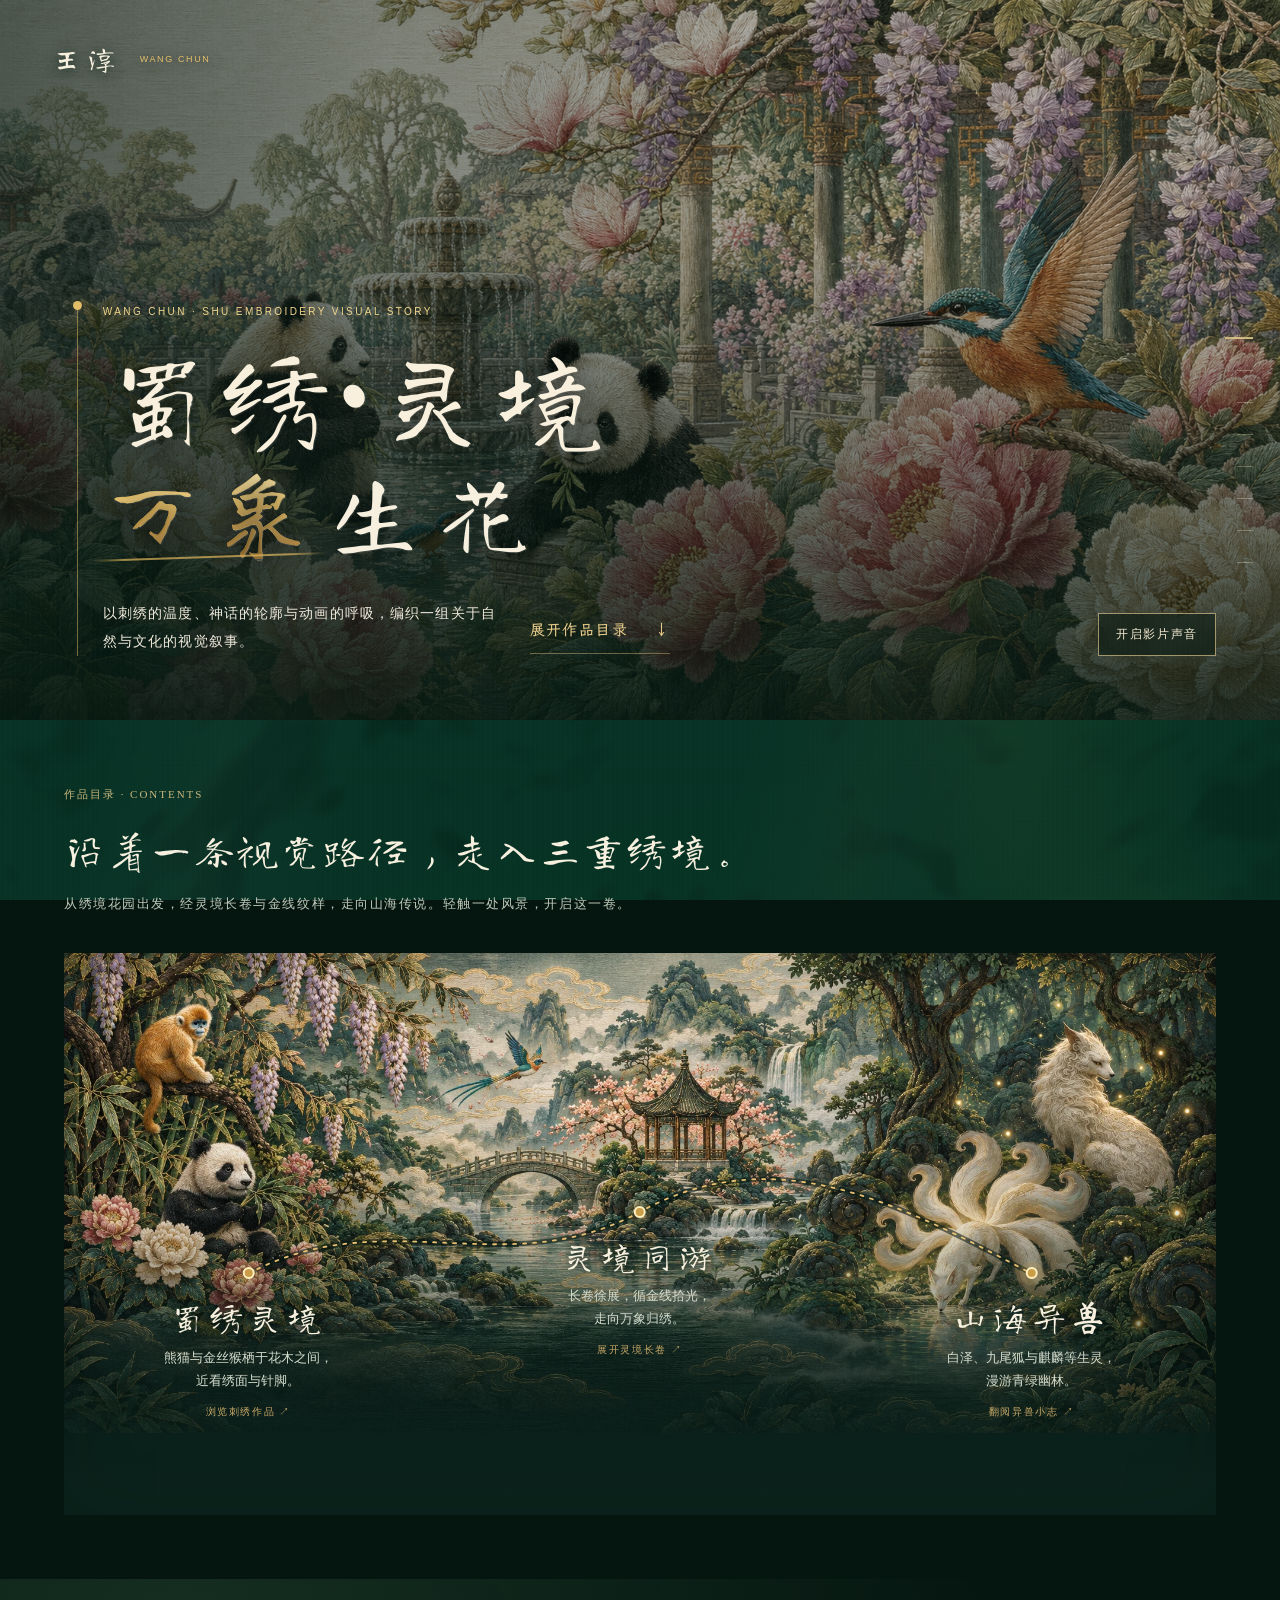
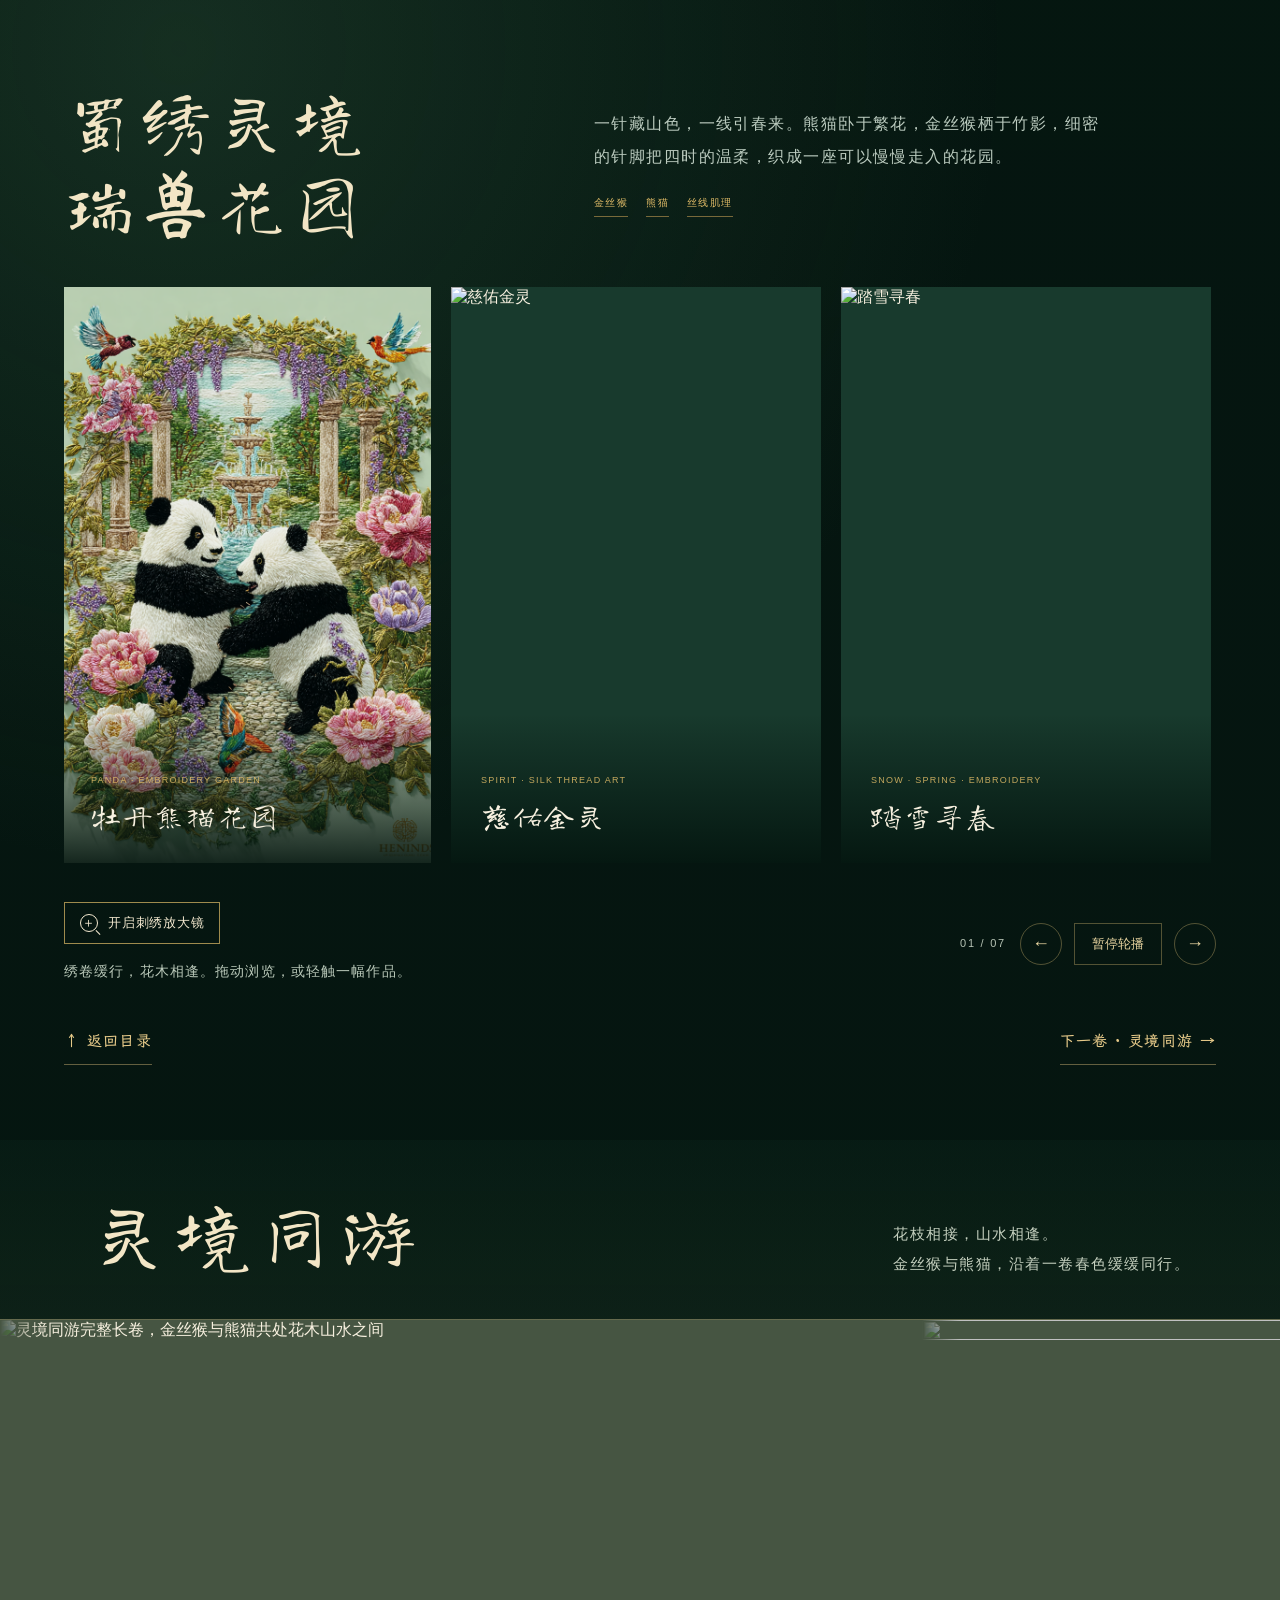
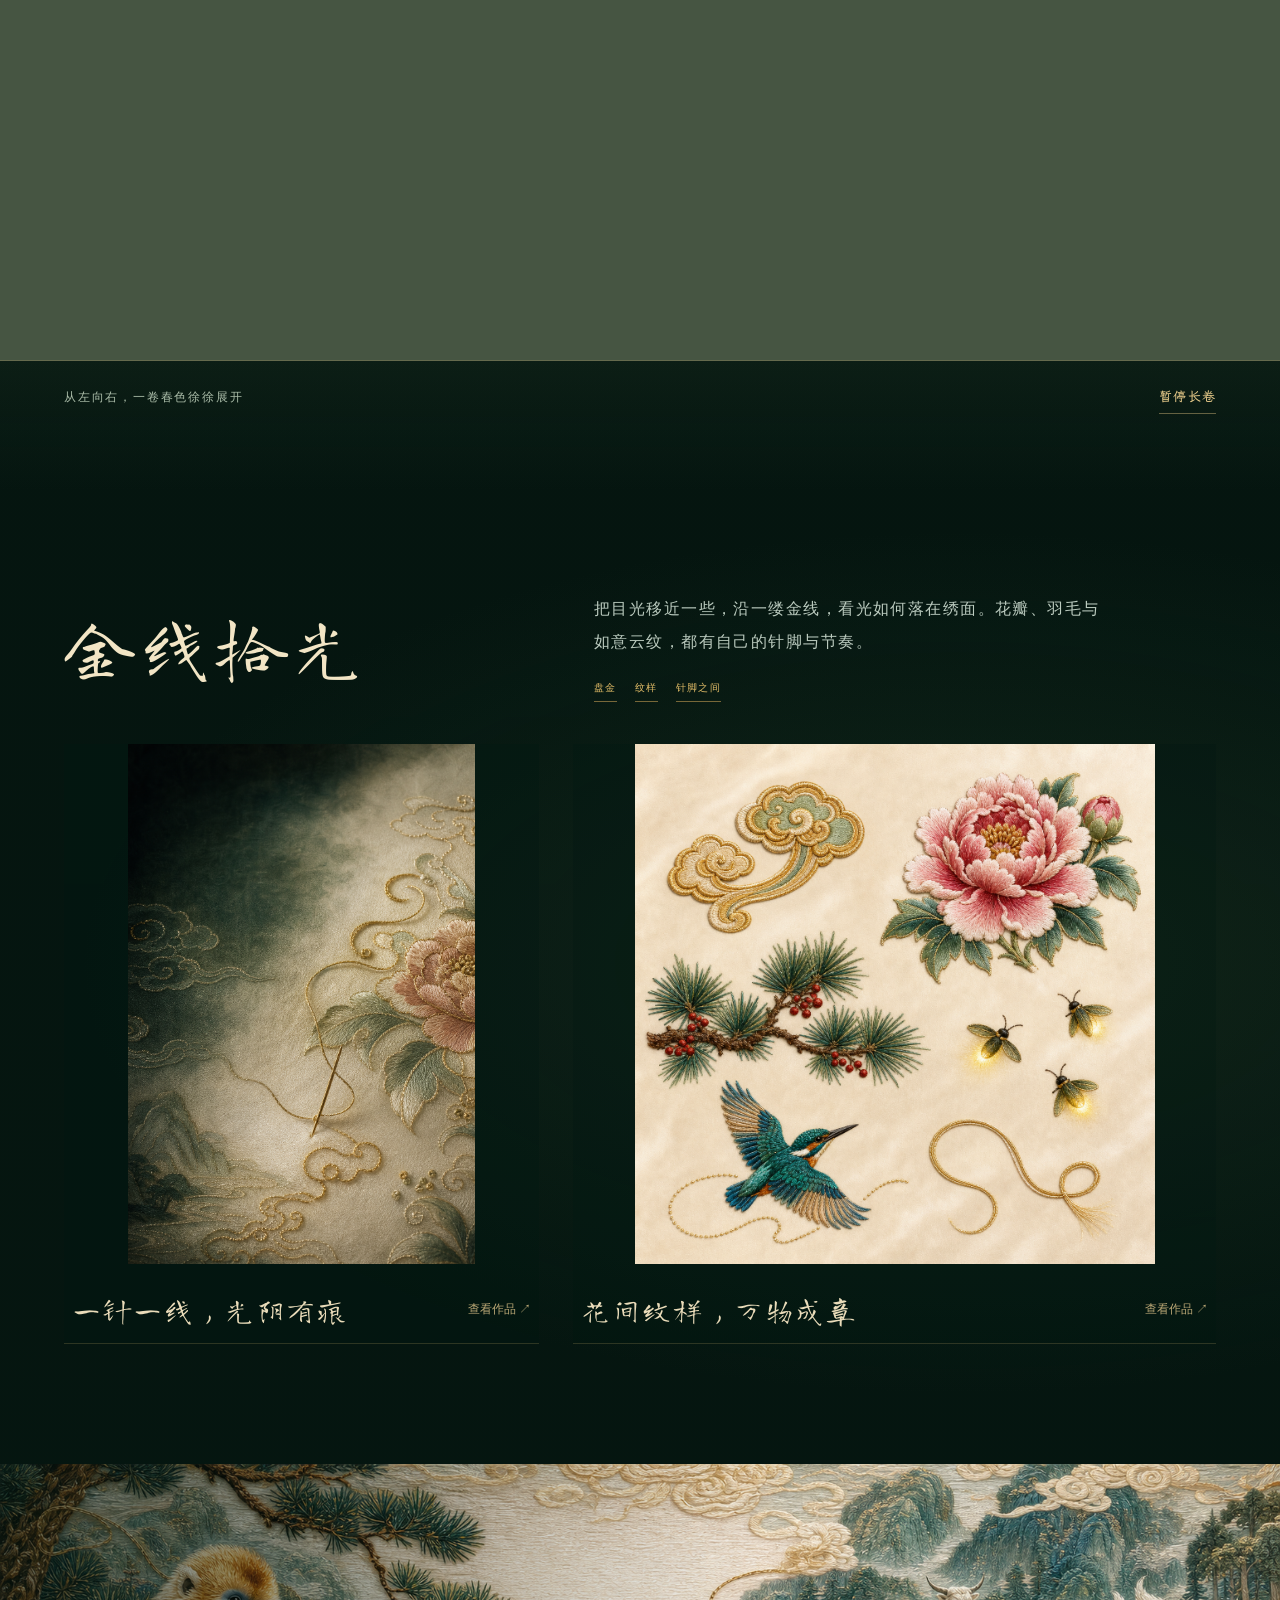
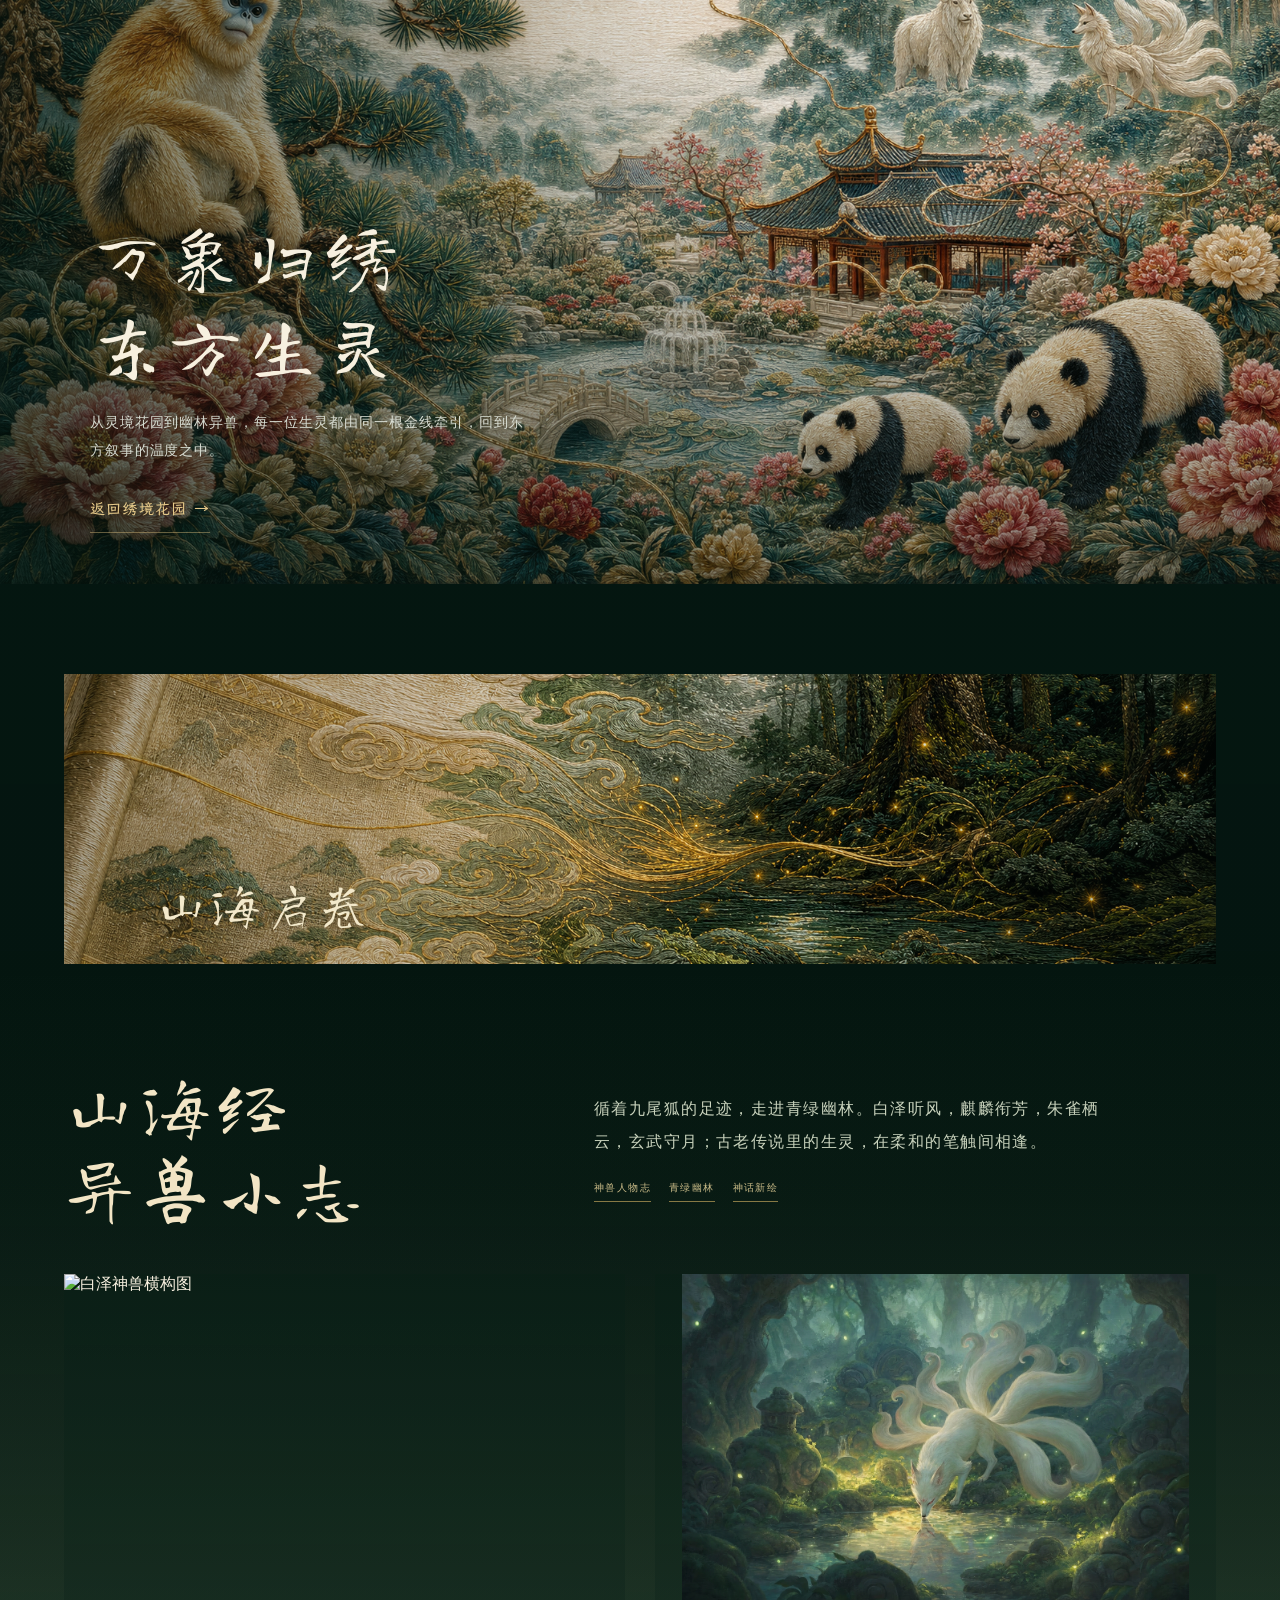
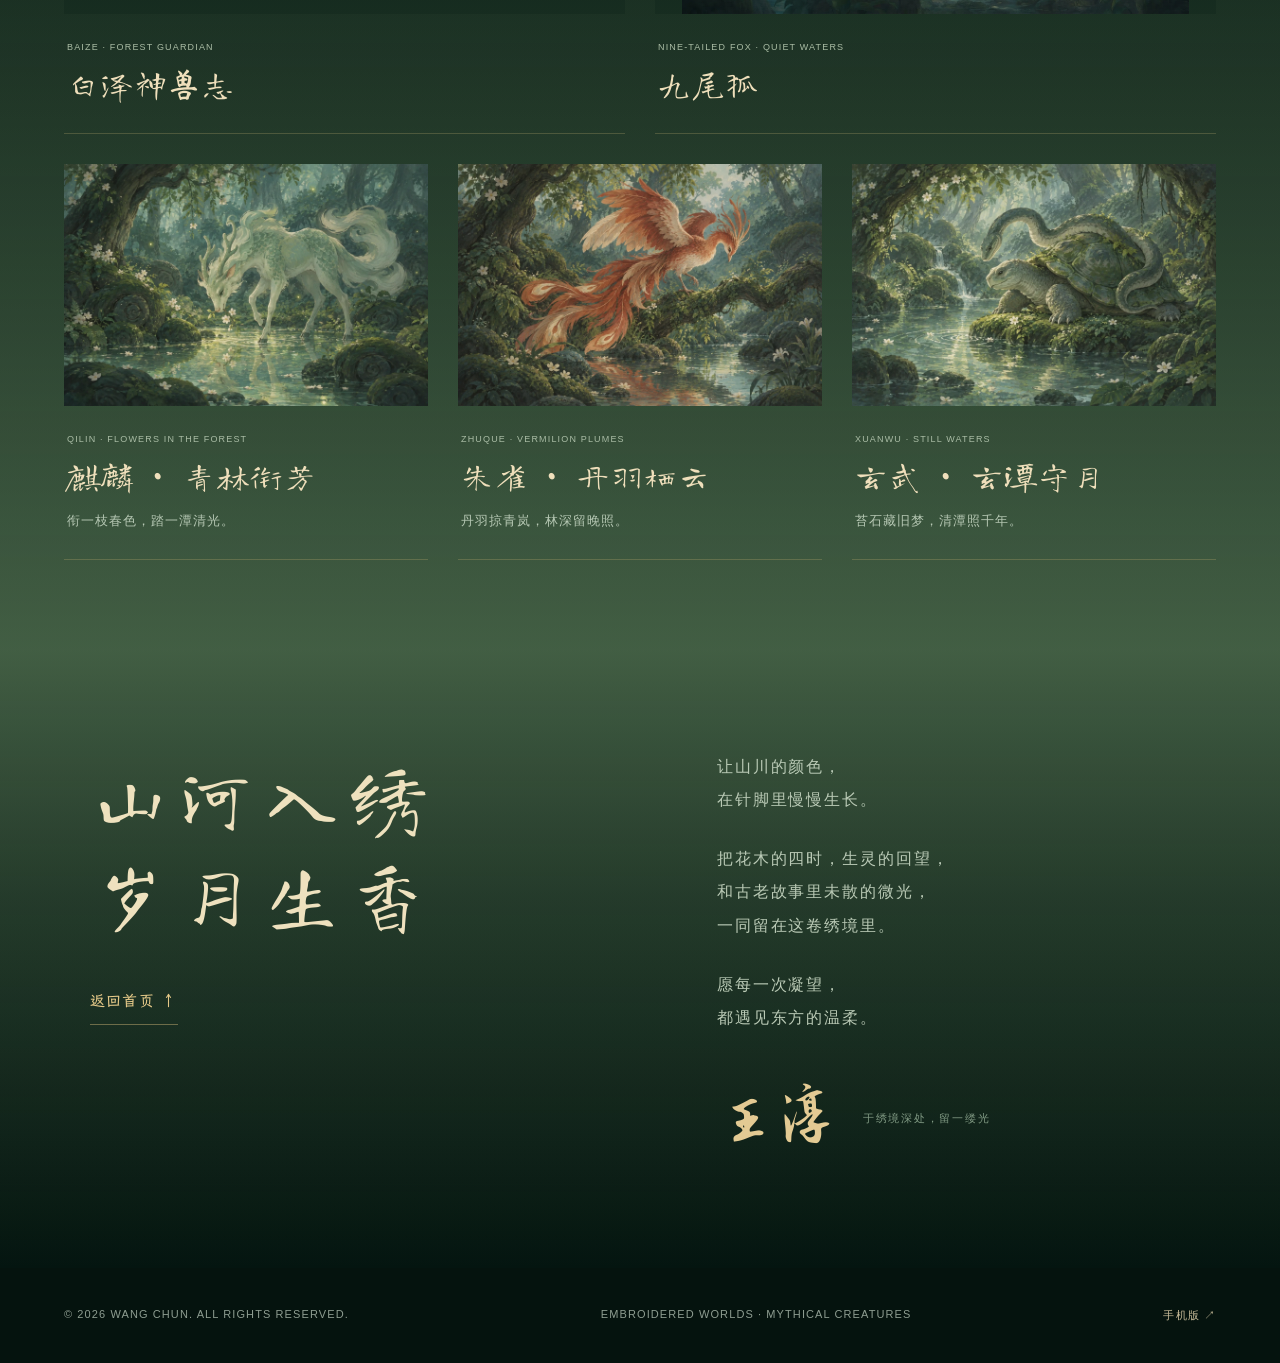
==== commit 323ae6af: "Move visual directory before gallery and align its three chapter entrances" ====
--- a/index.html
+++ b/index.html
@@ -437,10 +437,10 @@
   <link rel="stylesheet" href="assets/site-refinements.css?v=20260928-2">
   <script src="assets/site-refinements.js?v=20260928-1" defer></script>
   <script src="assets/gold-cursor.js?v=20260928-2" defer></script>
-  <link rel="stylesheet" href="assets/desktop-refinements.css?v=20260929-side-nav-1">
-  <script src="assets/desktop-interactions.js?v=20260929-side-nav-1" defer></script>
+  <link rel="stylesheet" href="assets/desktop-refinements.css?v=20260929-directory-1">
+  <script src="assets/desktop-interactions.js?v=20260929-directory-1" defer></script>
 </head>
-<body data-site-revision="20260929-desktop-side-nav-1">
+<body data-site-revision="20260929-desktop-directory-1">
   <canvas class="dark-veil" id="dark-veil" aria-hidden="true"></canvas>
   <div class="cursor"></div>
   <svg class="gold-trail" id="gold-trail" aria-hidden="true" focusable="false" xmlns="http://www.w3.org/2000/svg"></svg>
@@ -448,16 +448,27 @@
   <nav class="chapter-nav" aria-label="章节导航">
     <i class="chapter-nav-active" aria-hidden="true"></i>
     <a href="#motion" aria-label="动态序章"><span class="chapter-nav-label">动态序章</span><i class="chapter-nav-tick" aria-hidden="true"></i></a>
+    <a href="#journey" aria-label="作品目录"><span class="chapter-nav-label">作品目录</span><i class="chapter-nav-tick" aria-hidden="true"></i></a>
     <a href="#silk" aria-label="蜀绣灵境"><span class="chapter-nav-label">蜀绣灵境</span><i class="chapter-nav-tick" aria-hidden="true"></i></a>
     <a href="#lingjing" aria-label="灵境同游"><span class="chapter-nav-label">灵境同游</span><i class="chapter-nav-tick" aria-hidden="true"></i></a>
     <a href="#atelier" aria-label="金线拾光"><span class="chapter-nav-label">金线拾光</span><i class="chapter-nav-tick" aria-hidden="true"></i></a>
     <a href="#wanxiang" aria-label="万象归绣"><span class="chapter-nav-label">万象归绣</span><i class="chapter-nav-tick" aria-hidden="true"></i></a>
     <a href="#myth" aria-label="山海异兽"><span class="chapter-nav-label">山海异兽</span><i class="chapter-nav-tick" aria-hidden="true"></i></a>
-    <a href="#journey" aria-label="视觉路线"><span class="chapter-nav-label">视觉路线</span><i class="chapter-nav-tick" aria-hidden="true"></i></a>
     <a href="#summary" aria-label="创作手记"><span class="chapter-nav-label">创作手记</span><i class="chapter-nav-tick" aria-hidden="true"></i></a>
   </nav>
   <main id="top">
-    <section class="hero" id="motion"><video class="hero-video" id="garden-video" muted autoplay loop playsinline poster="assets/generated/02-peony-garden-video-poster.png"><source src="assets/video/embroidered-garden.mp4" type="video/mp4"></video><div class="hero-title"><span class="kicker">WANG CHUN · SHU EMBROIDERY VISUAL STORY</span><h1><span>蜀绣·灵境</span><br><span><em>万象</em>生花</span></h1><div class="hero-foot"><p>以刺绣的温度、神话的轮廓与动画的呼吸，编织一组关于自然与文化的视觉叙事。</p><a class="text-link hero-enter" href="#silk">走入绣境 <span aria-hidden="true">↓</span></a></div></div><button class="hero-sound" id="sound" aria-label="开启首屏视频声音">开启影片声音</button></section>
+    <section class="hero" id="motion"><video class="hero-video" id="garden-video" muted autoplay loop playsinline poster="assets/generated/02-peony-garden-video-poster.png"><source src="assets/video/embroidered-garden.mp4" type="video/mp4"></video><div class="hero-title"><span class="kicker">WANG CHUN · SHU EMBROIDERY VISUAL STORY</span><h1><span>蜀绣·灵境</span><br><span><em>万象</em>生花</span></h1><div class="hero-foot"><p>以刺绣的温度、神话的轮廓与动画的呼吸，编织一组关于自然与文化的视觉叙事。</p><a class="text-link hero-enter" href="#journey">展开作品目录 <span aria-hidden="true">↓</span></a></div></div><button class="hero-sound" id="sound" aria-label="开启首屏视频声音">开启影片声音</button></section>
+    <section class="journey reveal" id="journey" aria-label="作品目录">
+      <header class="journey-heading"><span class="kicker">作品目录 · CONTENTS</span><h2>沿着一条视觉路径，走入三重绣境。</h2><p class="journey-intro">从绣境花园出发，经灵境长卷与金线纹样，走向山海传说。轻触一处风景，开启这一卷。</p></header>
+      <div class="map">
+        <img class="journey-art" src="assets/generated/09-journey-embroidered-worlds.webp" width="1942" height="809" loading="lazy" decoding="async" alt="从熊猫与金丝猴的绣境花园，经花鸟亭台，走向白泽与九尾狐的幽林刺绣长卷">
+        <div class="journey-scenes" aria-hidden="true"><div></div><div></div><div></div></div>
+        <svg class="journey-route" aria-hidden="true" focusable="false"><path class="route-shadow"></path><path class="route-thread"></path></svg>
+        <button class="journey-stop" type="button" data-go="silk"><i class="map-dot" aria-hidden="true"></i><b>蜀绣灵境</b><span>熊猫与金丝猴栖于花木之间，<br>近看绣面与针脚。</span><small class="map-enter">浏览刺绣作品 ↗</small></button>
+        <button class="journey-stop" type="button" data-go="lingjing"><i class="map-dot" aria-hidden="true"></i><b>灵境同游</b><span>长卷徐展，循金线拾光，<br>走向万象归绣。</span><small class="map-enter">展开灵境长卷 ↗</small></button>
+        <button class="journey-stop" type="button" data-go="myth"><i class="map-dot" aria-hidden="true"></i><b>山海异兽</b><span>白泽、九尾狐与麒麟等生灵，<br>漫游青绿幽林。</span><small class="map-enter">翻阅异兽小志 ↗</small></button>
+      </div>
+    </section>
     <section id="silk" class="reveal"><div class="chapter"><div><h2>蜀绣灵境<br>瑞兽花园</h2></div><div><p>一针藏山色，一线引春来。熊猫卧于繁花，金丝猴栖于竹影，细密的针脚把四时的温柔，织成一座可以慢慢走入的花园。</p><div class="line"><span>金丝猴</span><span>熊猫</span><span>丝线肌理</span></div></div></div><div class="gallery"><div class="rail" id="silk-rail">
       <article class="work" data-pos="panda" data-title="牡丹熊猫花园" data-type="蜀绣灵境 / 花鸟园林" data-desc="熊猫、牡丹、紫藤和鸟群被组织成一座轻盈的绣线花园；它也是后续动态短片的静态起点。"><img src="assets/embroidery/peony-panda.png" alt="牡丹熊猫花园"><div class="work-info"><span class="type">PANDA · EMBROIDERY GARDEN</span><h3>牡丹熊猫花园</h3></div></article>
       <article class="work" data-title="慈佑金灵" data-type="蜀绣灵境 / 瑞兽插画" data-desc="以瑞兽与自然植被的关系，补充灵境世界的守护主题。"><img src="assets/embroidery/慈佑金灵.png" alt="慈佑金灵"><div class="work-info"><span class="type">SPIRIT · SILK THREAD ART</span><h3>慈佑金灵</h3></div></article>
@@ -466,7 +477,7 @@
       <article class="work" data-title="紫藤双瑞" data-type="蜀绣灵境 / 瑞兽花园" data-desc="紫藤垂落在两位瑞兽之间，借由繁花与丝线的层叠，丰富花园世界的生命感。"><img src="assets/embroidery/紫藤双瑞.png" alt="紫藤双瑞"><div class="work-info"><span class="type">WISTERIA · TWIN SPIRITS</span><h3>紫藤双瑞</h3></div></article>
       <article class="work" data-title="金线起针 · 针脚微观" data-type="蜀绣灵境 / 材质研究" data-desc="牡丹、竹叶与如意云纹被拆解成可近看的针脚结构；缎面针与鎏金盘金线在同一幅绣面上交织。"><img src="assets/generated/07-embroidery-stitch-detail.png" alt="金线起针针脚微观"><div class="work-info"><span class="type">GOLD THREAD · STITCH STUDY</span><h3>金线起针 · 针脚微观</h3></div></article>
       <article class="work" data-title="瑞兽花园 · 织境群像" data-type="蜀绣灵境 / 花园叙事" data-desc="金丝猴、熊猫、牡丹与竹影被安放在同一座幽静园林，作为瑞兽花园章节的群像收束。"><img src="assets/generated/08-spirit-garden-panorama.png" alt="瑞兽花园织境群像"><div class="work-info"><span class="type">SPIRIT GARDEN · PANORAMA</span><h3>瑞兽花园 · 织境群像</h3></div></article>
-    </div><div class="gallery-toolbar"><div class="gallery-tools"><button id="lens-toggle" class="lens-toggle" type="button" aria-pressed="false" aria-controls="silk-rail" aria-describedby="gallery-hint"><i aria-hidden="true">＋</i><span>开启刺绣放大镜</span></button><p id="gallery-hint">绣卷缓行，花木相逢。拖动浏览，或轻触一幅作品。</p></div><div class="gallery-controls"><span id="gallery-count" aria-live="off">1 / 7</span><button id="gallery-prev" type="button" aria-label="上一件作品">←</button><button id="gallery-pause" type="button" aria-label="暂停作品轮播" aria-pressed="false">暂停轮播</button><button id="gallery-next" type="button" aria-label="下一件作品">→</button></div></div></div><div class="chapter-exit"><a class="text-link" href="#motion">↑ 返回首页</a><a class="text-link" href="#lingjing">下一卷 · 灵境同游 →</a></div></section>
+    </div><div class="gallery-toolbar"><div class="gallery-tools"><button id="lens-toggle" class="lens-toggle" type="button" aria-pressed="false" aria-controls="silk-rail" aria-describedby="gallery-hint"><i aria-hidden="true">＋</i><span>开启刺绣放大镜</span></button><p id="gallery-hint">绣卷缓行，花木相逢。拖动浏览，或轻触一幅作品。</p></div><div class="gallery-controls"><span id="gallery-count" aria-live="off">1 / 7</span><button id="gallery-prev" type="button" aria-label="上一件作品">←</button><button id="gallery-pause" type="button" aria-label="暂停作品轮播" aria-pressed="false">暂停轮播</button><button id="gallery-next" type="button" aria-label="下一件作品">→</button></div></div></div><div class="chapter-exit"><a class="text-link" href="#journey">↑ 返回目录</a><a class="text-link" href="#lingjing">下一卷 · 灵境同游 →</a></div></section>
     <section class="lingjing-feature reveal" id="lingjing" aria-label="灵境同游">
       <header class="scroll-heading"><h2>灵境同游</h2><p>花枝相接，山水相逢。<br>金丝猴与熊猫，沿着一卷春色缓缓同行。</p></header>
       <div class="scroll-window" id="lingjing-scroll"><div class="scroll-track">
@@ -489,17 +500,6 @@
       <article class="myth-card" data-title="朱雀 · 丹羽栖云" data-type="神兽人物志 / 丹羽栖云" data-desc="朱红的长羽停落在青绿林间，尾翎循枝而下，如一笔未收的丹砂。用温暖的赭红和松散的羽片，写下神鸟安静的一面。"><img src="assets/generated/painted-beasts/zhuque-painted.webp" width="1536" height="1024" alt="朱雀舒展朱红尾羽栖于青绿林间" loading="lazy" decoding="async"><div class="work-info"><span class="type">ZHUQUE · VERMILION PLUMES</span><h3>朱雀 · 丹羽栖云</h3><p class="art-note">丹羽掠青岚，林深留晚照。</p></div></article>
       <article class="myth-card" data-title="玄武 · 玄潭守月" data-type="神兽人物志 / 玄潭守月" data-desc="龟与蛇相依于苔石浅潭之间，厚重的甲背与舒缓的曲线，合成一种沉静的守望。水纹、苔痕与幽林的倒影，把时间轻轻留住。"><img src="assets/generated/painted-beasts/xuanwu-painted.webp" width="1536" height="1024" alt="玄武龟蛇相依守望幽林中的苔石浅潭" loading="lazy" decoding="async"><div class="work-info"><span class="type">XUANWU · STILL WATERS</span><h3>玄武 · 玄潭守月</h3><p class="art-note">苔石藏旧梦，清潭照千年。</p></div></article>
     </div></section>
-    <section class="journey reveal" id="journey" aria-label="作品地图">
-      <header class="journey-heading"><span class="kicker">JOURNEY MAP</span><h2>沿着一条视觉路径，进入三个世界。</h2><p class="journey-intro">循着金线，轻触一处风景，重回那一卷故事。</p></header>
-      <div class="map">
-        <img class="journey-art" src="assets/generated/09-journey-embroidered-worlds.webp" width="1942" height="809" loading="lazy" decoding="async" alt="从熊猫与金丝猴的绣境花园，经花鸟亭台，走向白泽与九尾狐的幽林刺绣长卷">
-        <div class="journey-scenes" aria-hidden="true"><div></div><div></div><div></div></div>
-        <svg class="journey-route" aria-hidden="true" focusable="false"><path class="route-shadow"></path><path class="route-thread"></path></svg>
-        <button class="journey-stop" type="button" data-go="silk"><i class="map-dot" aria-hidden="true"></i><b>绣境花园</b><span>金丝猴与熊猫，在刺绣针脚之间相遇。</span><small class="map-enter">走入绣境 ↗</small></button>
-        <button class="journey-stop" type="button" data-go="motion"><i class="map-dot" aria-hidden="true"></i><b>动态花园</b><span>静态的花鸟园林，在镜头推进中苏醒。</span><small class="map-enter">重看序章 ↗</small></button>
-        <button class="journey-stop" type="button" data-go="myth"><i class="map-dot" aria-hidden="true"></i><b>幽林异兽</b><span>白泽与九尾狐，走进另一种神话想象。</span><small class="map-enter">探访幽林 ↗</small></button>
-      </div>
-    </section>
     <section class="summary reveal" id="summary"><div><h2>山河入绣<br>岁月生香</h2><a class="text-link" href="#motion">返回首页 ↑</a></div><div class="note-copy"><p>让山川的颜色，<br>在针脚里慢慢生长。</p><p>把花木的四时，生灵的回望，<br>和古老故事里未散的微光，<br>一同留在这卷绣境里。</p><p>愿每一次凝望，<br>都遇见东方的温柔。</p><div class="artist-signature" aria-label="王淳签名"><span>王淳</span><small>于绣境深处，留一缕光</small></div></div></section>
   </main><footer><span>© 2026 WANG CHUN. ALL RIGHTS RESERVED.</span><span>EMBROIDERED WORLDS · MYTHICAL CREATURES</span><a href="./mobile/">手机版 ↗</a></footer>
   <div class="modal" id="modal" aria-hidden="true" role="dialog" aria-modal="true" aria-labelledby="modal-title" aria-describedby="modal-description"><div class="modal-inner"><button class="close" type="button" aria-label="关闭作品预览">×</button><div class="modal-stage"><img id="modal-img" alt=""></div><div class="modal-details"><span class="type" id="modal-type"></span><h2 id="modal-title"></h2><p id="modal-description"></p><div class="modal-navigation"><button type="button" id="modal-prev" aria-label="上一件作品">←</button><span id="modal-count" aria-live="polite"></span><button type="button" id="modal-next" aria-label="下一件作品">→</button></div><small>左右方向键切换 · Esc 返回</small></div></div></div>
--- a/assets/desktop-refinements.css
+++ b/assets/desktop-refinements.css
@@ -104,8 +104,11 @@
 .gate-art{height:290px;min-height:0}
 .gate-art:after{font-size:clamp(38px,4vw,62px)}
 .myth{padding-bottom:90px;background:linear-gradient(180deg,rgba(111,146,105,0) 0%,rgba(111,146,105,.04) 18%,rgba(111,146,105,.17) 42%,rgba(111,146,105,.37) 72%,rgba(111,146,105,.58) 100%)!important}
-/* Carry the same endpoint into the following section so no horizontal seam appears. */
-.journey{background:linear-gradient(180deg,rgba(111,146,105,.58),rgba(111,146,105,.3) 40%,rgba(111,146,105,0) 100%)!important}
+/* The directory now introduces the work, directly after the opening film. */
+.journey{padding-top:64px;padding-bottom:64px;background:transparent!important}
+@media(min-width:721px){.journey .map{aspect-ratio:2.05;min-height:520px}.journey .map .journey-stop{top:56%}.journey .map .journey-stop:nth-of-type(2){top:45%}.journey .map .journey-stop:nth-of-type(3){top:56%}}
+.journey-intro{max-width:850px;line-height:1.9}
+.journey-heading .kicker{font:11px/1.8 var(--serif);letter-spacing:.18em;color:#c9b77d}
 .myth .chapter p{color:#c9d3bd!important}
 .myth .line{color:#cbbd89!important}
 .myth-grid{gap:30px;grid-template-columns:repeat(6,minmax(0,1fr))}
@@ -123,7 +126,7 @@
 .journey-heading{margin-left:0;text-align:left;max-width:1080px}
 .journey h2{font-size:clamp(30px,3.2vw,46px);line-height:1.4}
 .journey .map b{font-weight:400;font-size:clamp(26px,2.7vw,39px)}
-.summary{background:radial-gradient(ellipse at 18% 38%,rgba(48,96,64,.26),transparent 66%)!important;padding:100px 7vw 110px;align-items:start;grid-template-columns:1fr 1fr;gap:12vw;text-align:left}
+.summary{background:linear-gradient(180deg,rgba(111,146,105,.58),rgba(111,146,105,.3) 40%,rgba(111,146,105,0) 100%)!important;padding:100px 7vw 110px;align-items:start;grid-template-columns:1fr 1fr;gap:12vw;text-align:left}
 .summary h2{font-size:clamp(54px,6.3vw,92px);line-height:1.2;letter-spacing:.065em;margin:0 0 36px;color:#eee1be}
 .summary .note-copy p{font-size:16px;line-height:2.1;letter-spacing:.12em;margin:0 0 25px;color:#bacab6}
 .artist-signature{display:flex;align-items:center;gap:28px;padding-top:19px}
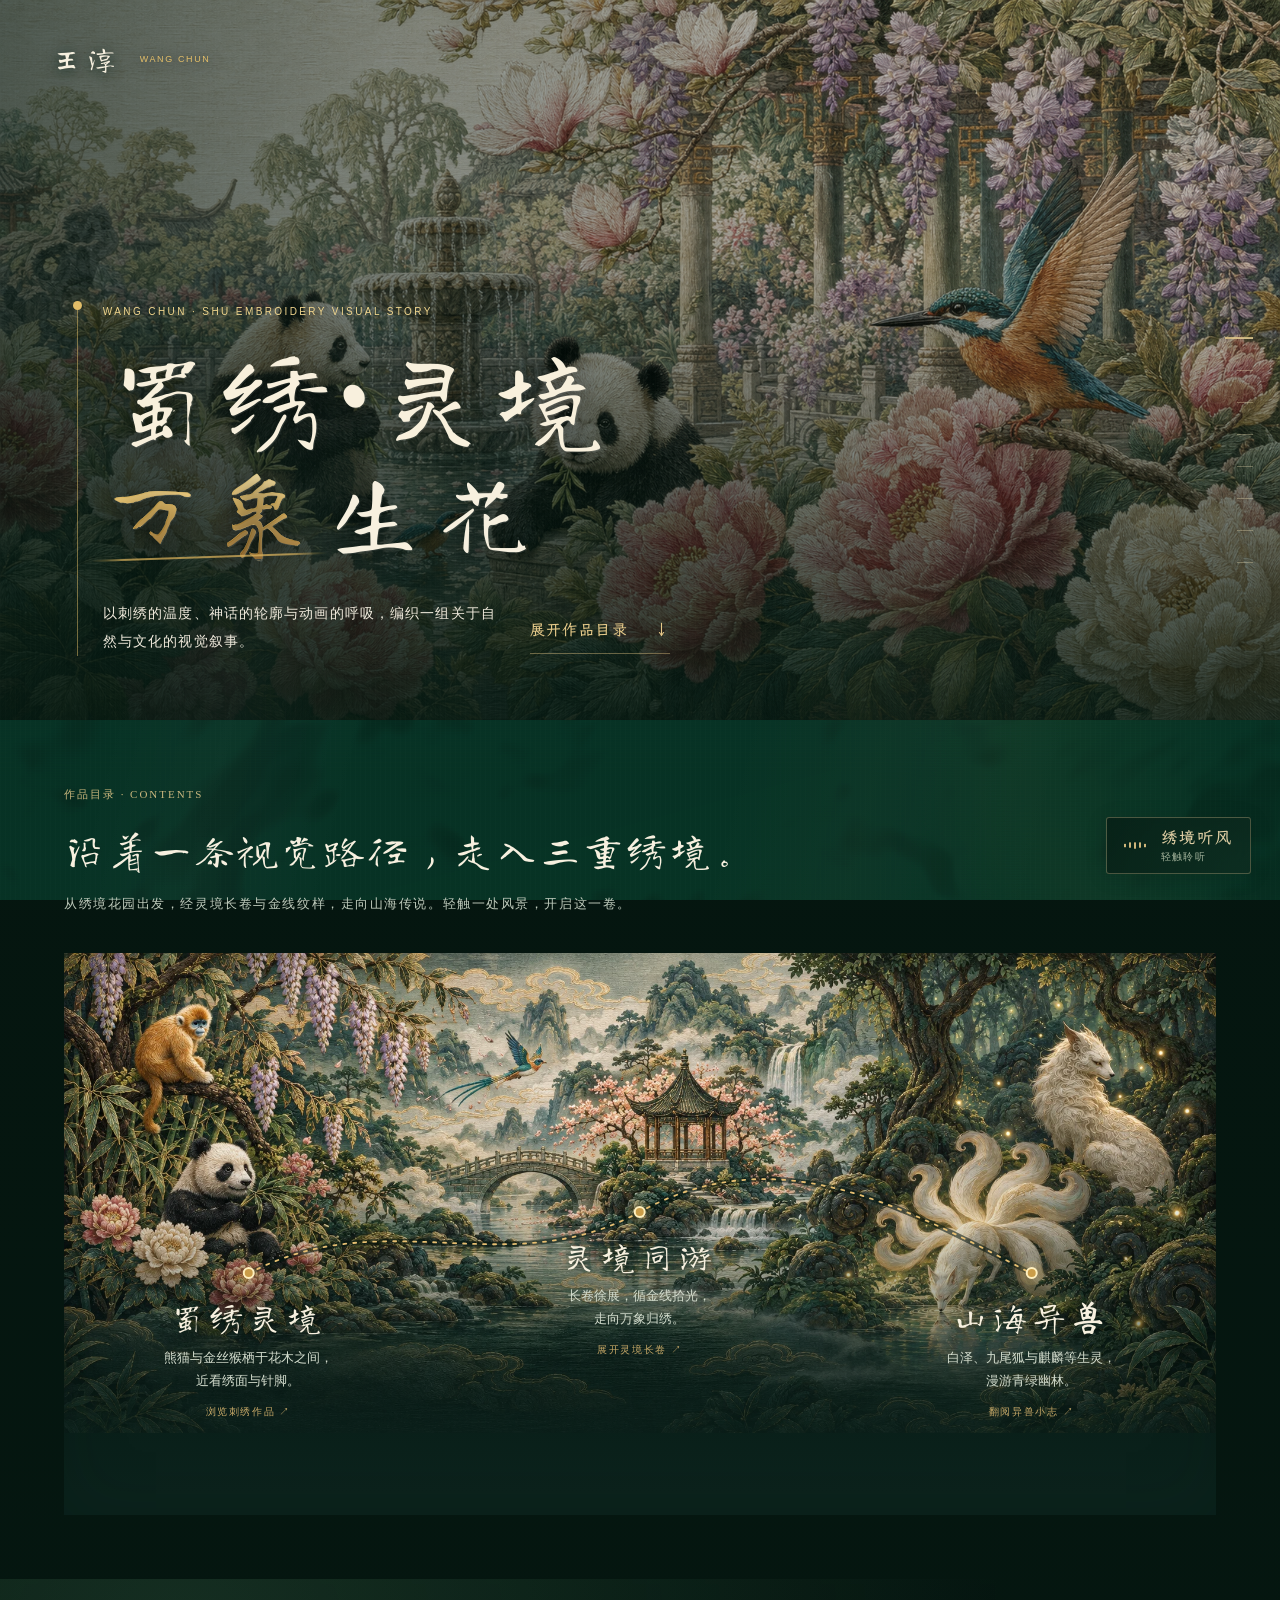
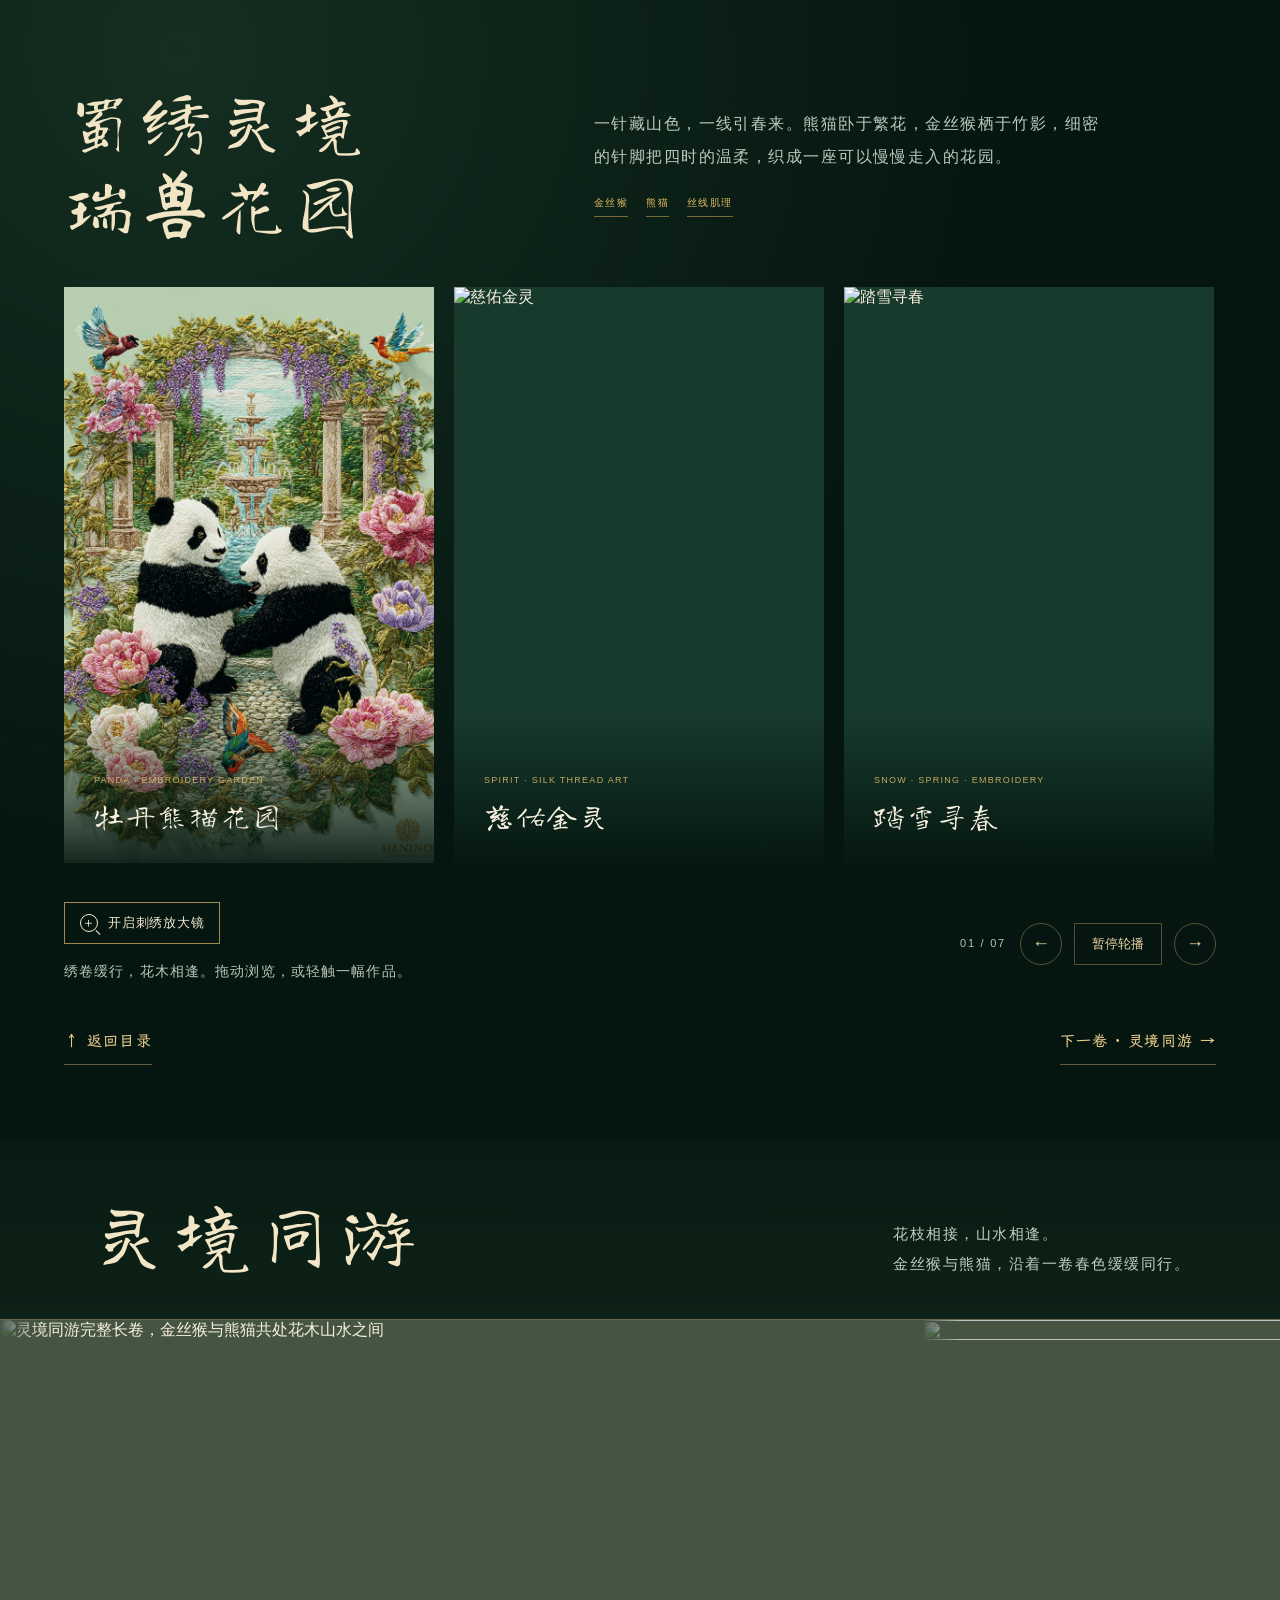
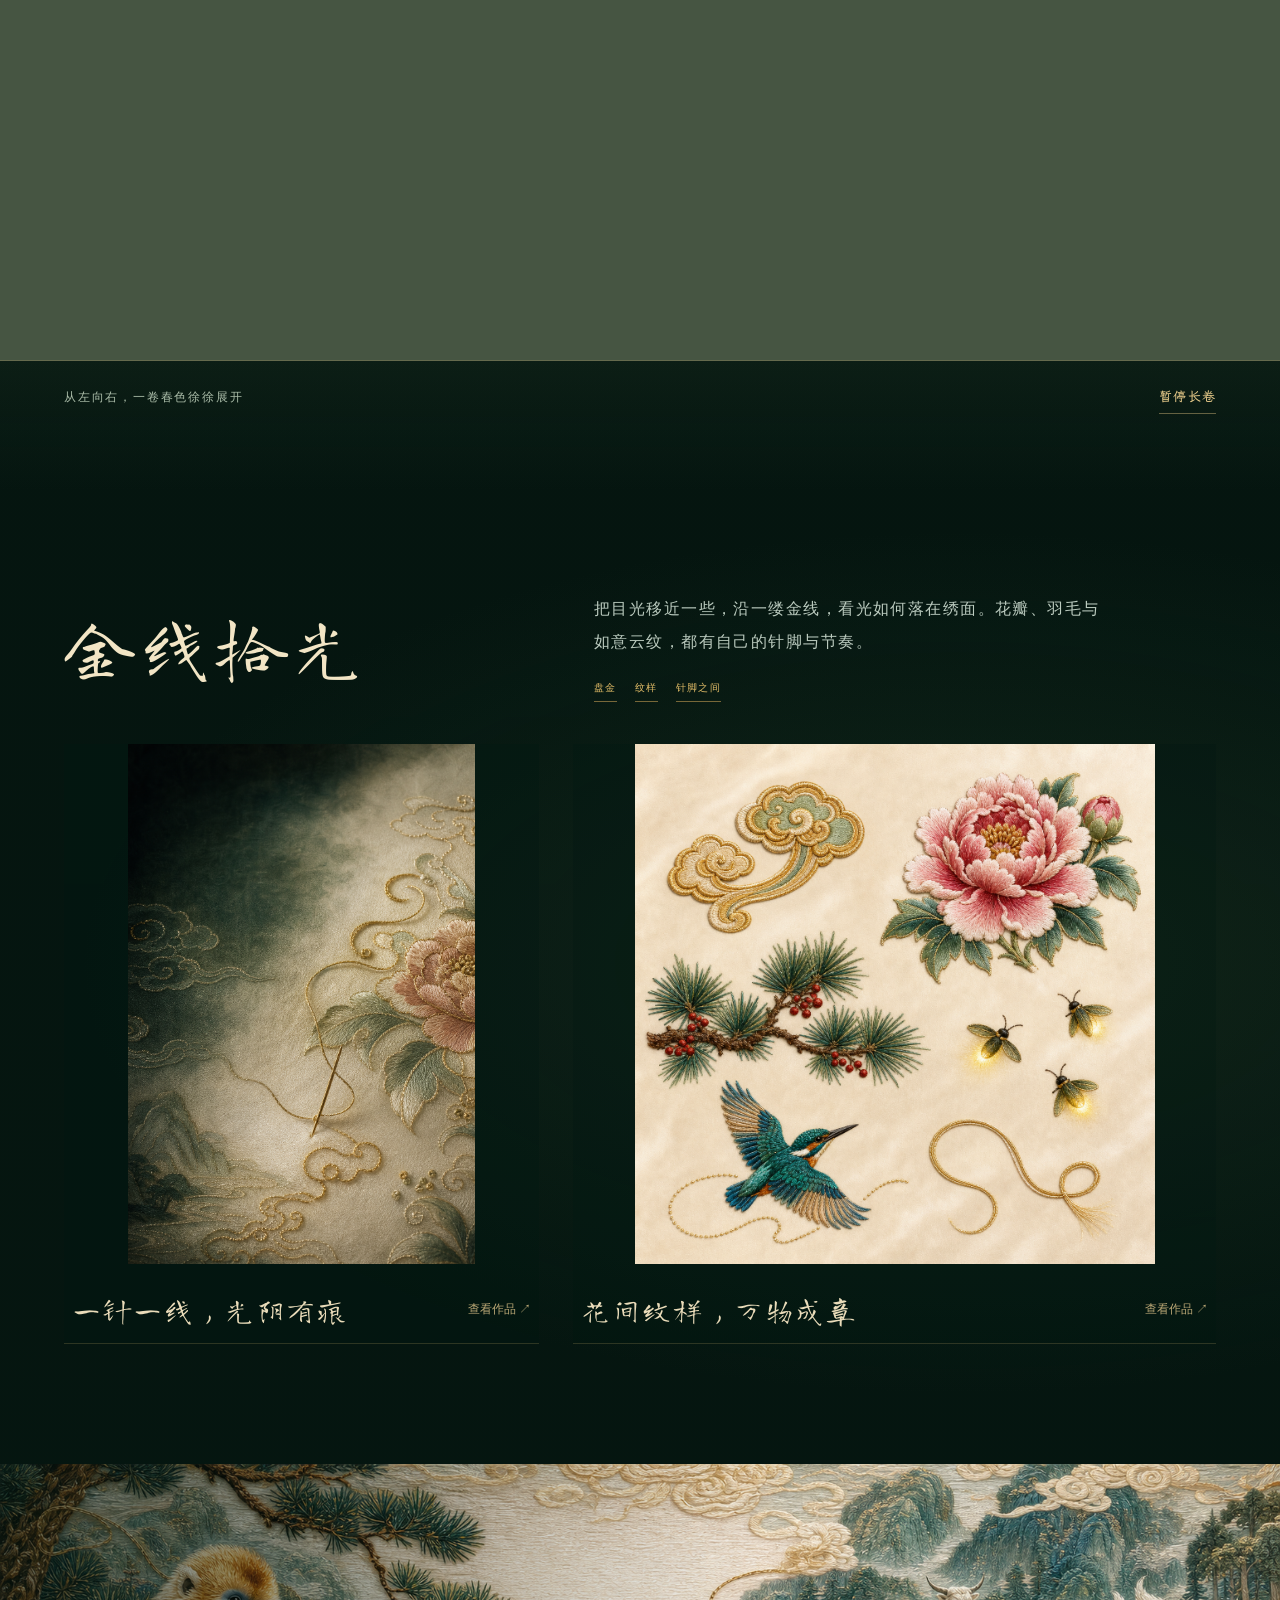
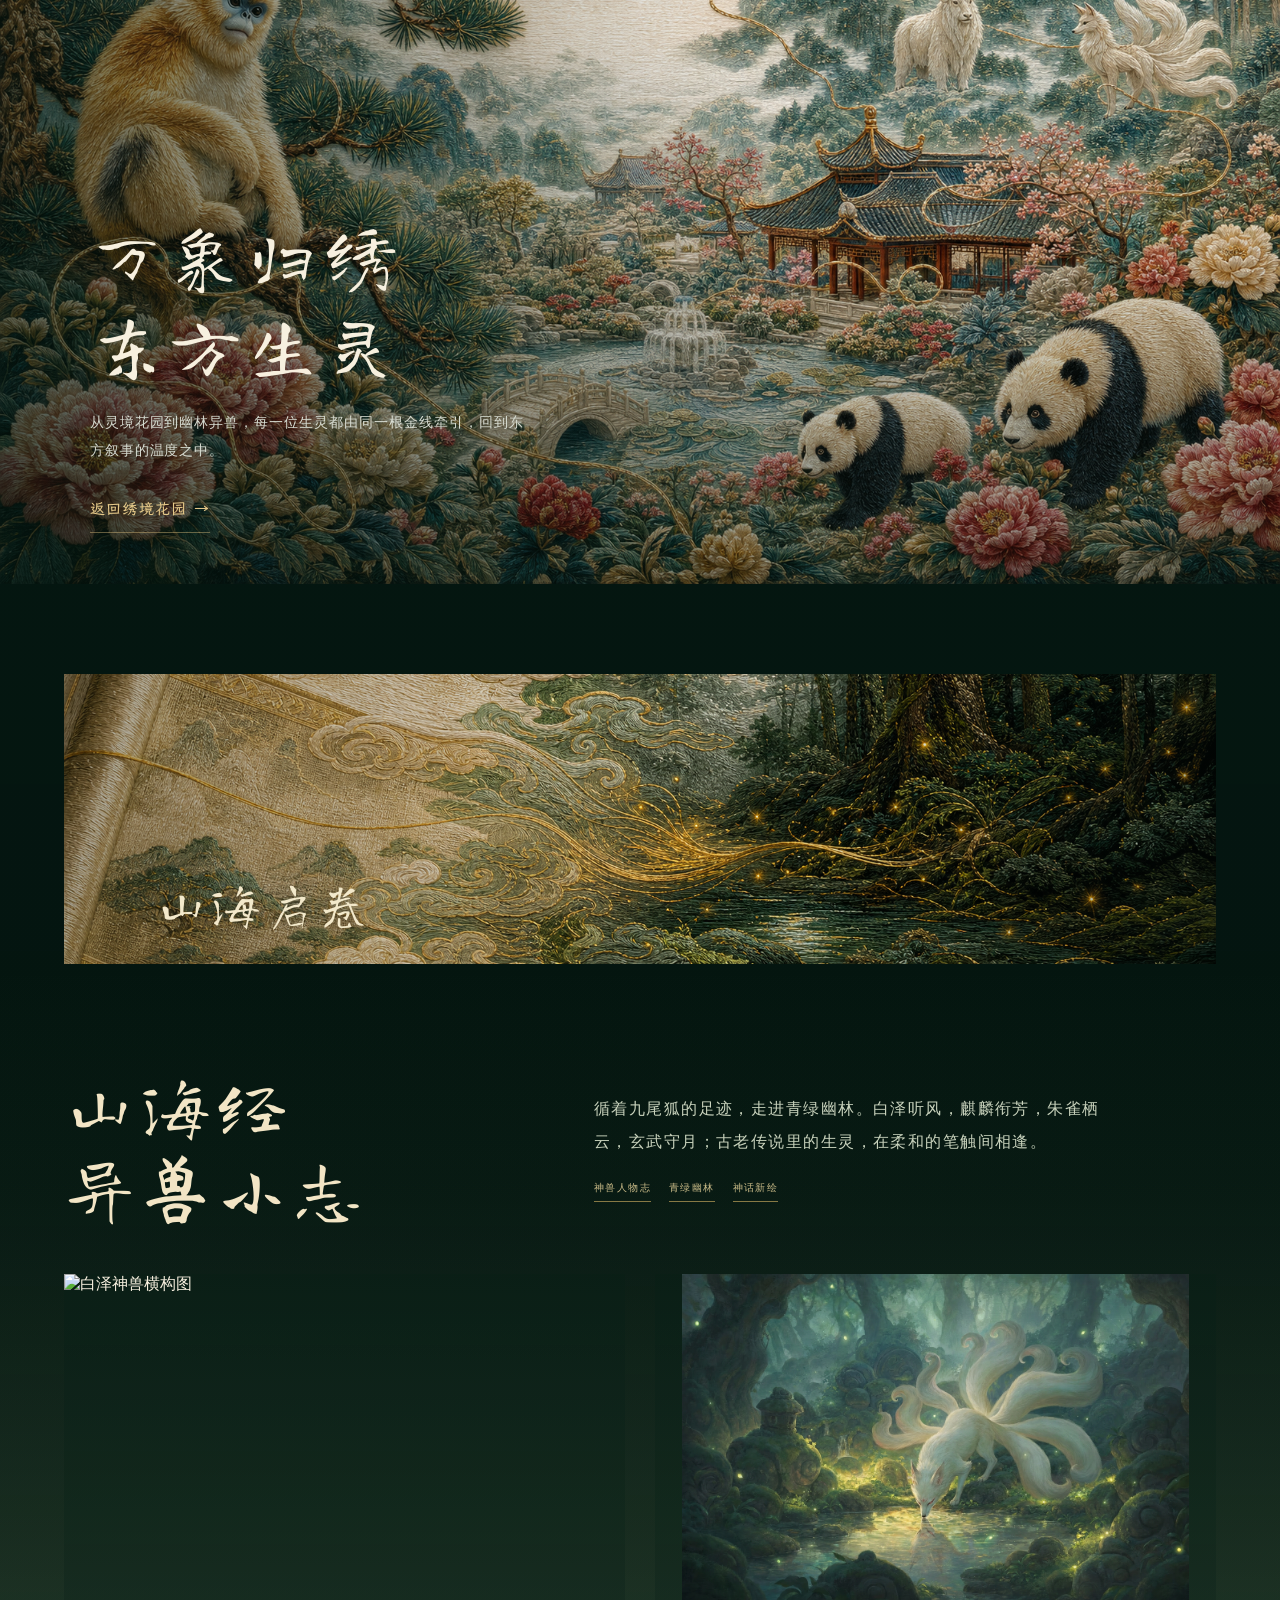
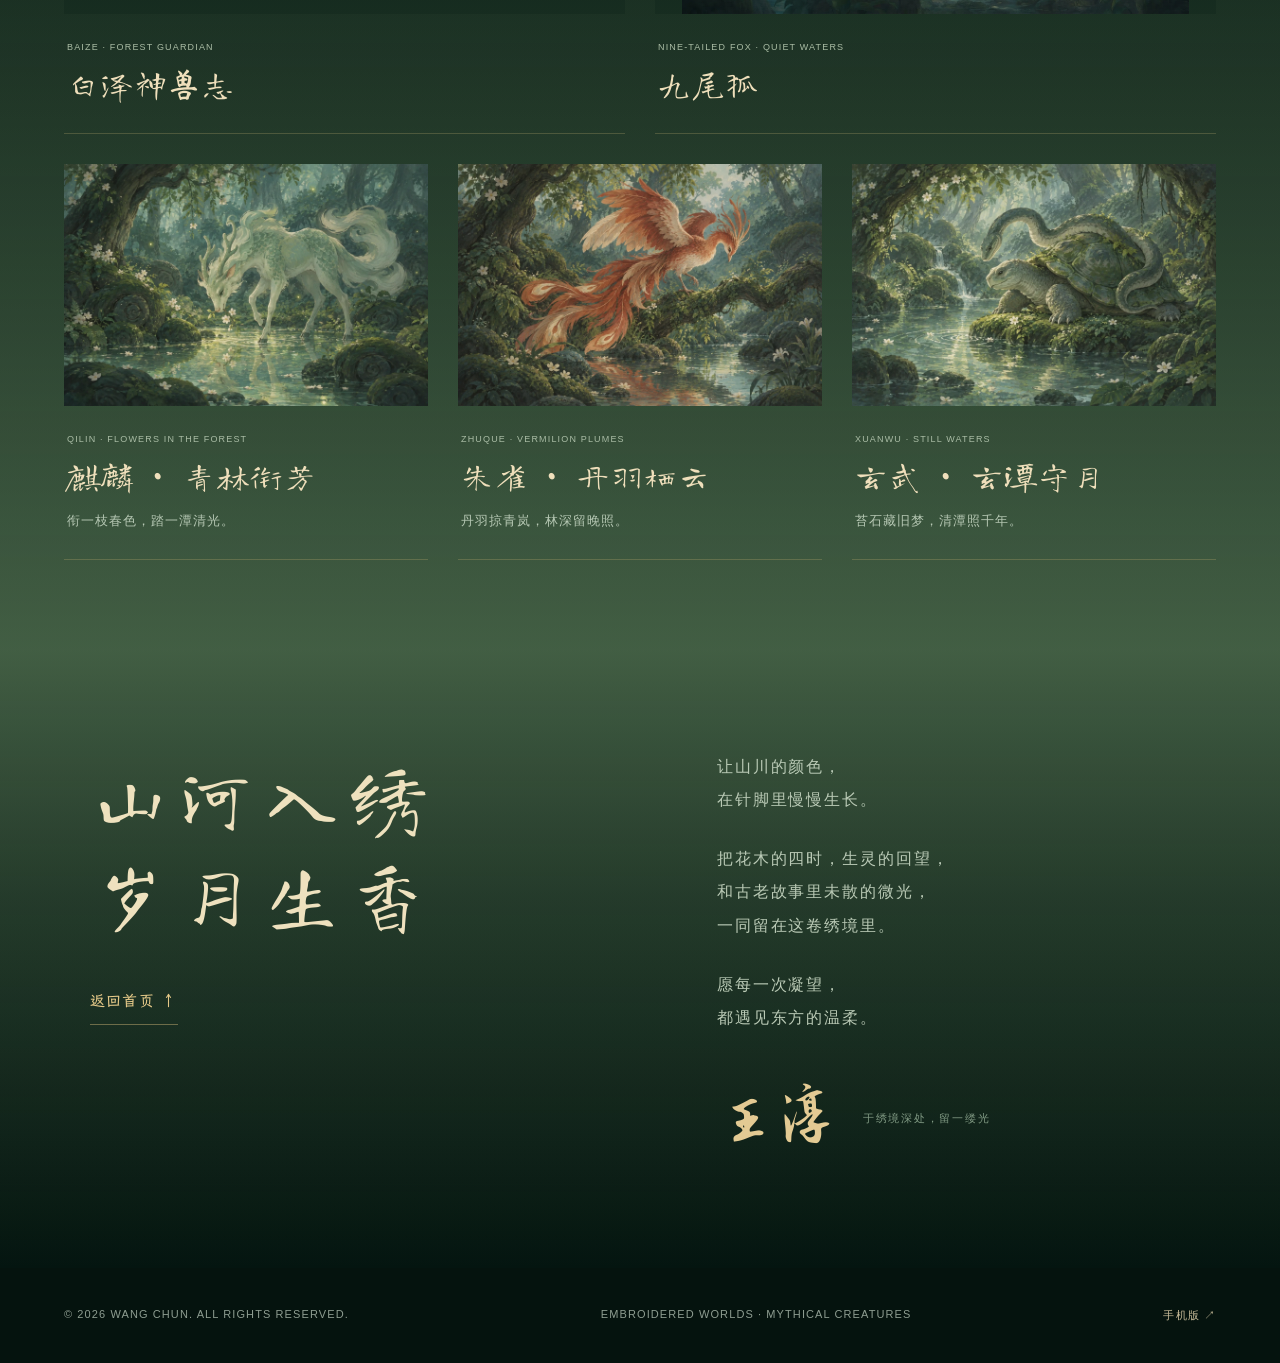
==== commit 533e2a25: "Add original looping Chinese instrumental soundtrack and music controls" ====
--- a/index.html
+++ b/index.html
@@ -437,13 +437,16 @@
   <link rel="stylesheet" href="assets/site-refinements.css?v=20260928-2">
   <script src="assets/site-refinements.js?v=20260928-1" defer></script>
   <script src="assets/gold-cursor.js?v=20260928-2" defer></script>
-  <link rel="stylesheet" href="assets/desktop-refinements.css?v=20260929-directory-1">
-  <script src="assets/desktop-interactions.js?v=20260929-directory-1" defer></script>
+  <link rel="stylesheet" href="assets/desktop-refinements.css?v=20260929-audio-1">
+  <script src="assets/desktop-interactions.js?v=20260929-audio-1" defer></script>
+  <script src="assets/desktop-audio.js?v=20260929-audio-1" defer></script>
 </head>
-<body data-site-revision="20260929-desktop-directory-1">
+<body data-site-revision="20260929-desktop-audio-1">
   <canvas class="dark-veil" id="dark-veil" aria-hidden="true"></canvas>
   <div class="cursor"></div>
   <svg class="gold-trail" id="gold-trail" aria-hidden="true" focusable="false" xmlns="http://www.w3.org/2000/svg"></svg>
+  <audio id="site-music" loop preload="auto"><source src="assets/audio/xiujing-listening.m4a" type="audio/mp4"></audio>
+  <button class="music-control" type="button" data-music-toggle data-state="paused" aria-controls="site-music" aria-label="播放背景音乐：绣境听风" aria-pressed="false"><span class="music-waves" aria-hidden="true"><i></i><i></i><i></i><i></i><i></i></span><span class="music-copy"><span class="music-title">绣境听风</span><span class="music-status" data-music-status>轻触聆听</span></span></button>
   <header class="site-signature"><a class="brand" href="#top">王淳 <small>WANG CHUN</small></a></header>
   <nav class="chapter-nav" aria-label="章节导航">
     <i class="chapter-nav-active" aria-hidden="true"></i>
@@ -457,7 +460,7 @@
     <a href="#summary" aria-label="创作手记"><span class="chapter-nav-label">创作手记</span><i class="chapter-nav-tick" aria-hidden="true"></i></a>
   </nav>
   <main id="top">
-    <section class="hero" id="motion"><video class="hero-video" id="garden-video" muted autoplay loop playsinline poster="assets/generated/02-peony-garden-video-poster.png"><source src="assets/video/embroidered-garden.mp4" type="video/mp4"></video><div class="hero-title"><span class="kicker">WANG CHUN · SHU EMBROIDERY VISUAL STORY</span><h1><span>蜀绣·灵境</span><br><span><em>万象</em>生花</span></h1><div class="hero-foot"><p>以刺绣的温度、神话的轮廓与动画的呼吸，编织一组关于自然与文化的视觉叙事。</p><a class="text-link hero-enter" href="#journey">展开作品目录 <span aria-hidden="true">↓</span></a></div></div><button class="hero-sound" id="sound" aria-label="开启首屏视频声音">开启影片声音</button></section>
+    <section class="hero" id="motion"><video class="hero-video" id="garden-video" muted autoplay loop playsinline poster="assets/generated/02-peony-garden-video-poster.png"><source src="assets/video/embroidered-garden.mp4" type="video/mp4"></video><div class="hero-title"><span class="kicker">WANG CHUN · SHU EMBROIDERY VISUAL STORY</span><h1><span>蜀绣·灵境</span><br><span><em>万象</em>生花</span></h1><div class="hero-foot"><p>以刺绣的温度、神话的轮廓与动画的呼吸，编织一组关于自然与文化的视觉叙事。</p><a class="text-link hero-enter" href="#journey">展开作品目录 <span aria-hidden="true">↓</span></a></div></div></section>
     <section class="journey reveal" id="journey" aria-label="作品目录">
       <header class="journey-heading"><span class="kicker">作品目录 · CONTENTS</span><h2>沿着一条视觉路径，走入三重绣境。</h2><p class="journey-intro">从绣境花园出发，经灵境长卷与金线纹样，走向山海传说。轻触一处风景，开启这一卷。</p></header>
       <div class="map">
@@ -502,12 +505,12 @@
     </div></section>
     <section class="summary reveal" id="summary"><div><h2>山河入绣<br>岁月生香</h2><a class="text-link" href="#motion">返回首页 ↑</a></div><div class="note-copy"><p>让山川的颜色，<br>在针脚里慢慢生长。</p><p>把花木的四时，生灵的回望，<br>和古老故事里未散的微光，<br>一同留在这卷绣境里。</p><p>愿每一次凝望，<br>都遇见东方的温柔。</p><div class="artist-signature" aria-label="王淳签名"><span>王淳</span><small>于绣境深处，留一缕光</small></div></div></section>
   </main><footer><span>© 2026 WANG CHUN. ALL RIGHTS RESERVED.</span><span>EMBROIDERED WORLDS · MYTHICAL CREATURES</span><a href="./mobile/">手机版 ↗</a></footer>
-  <div class="modal" id="modal" aria-hidden="true" role="dialog" aria-modal="true" aria-labelledby="modal-title" aria-describedby="modal-description"><div class="modal-inner"><button class="close" type="button" aria-label="关闭作品预览">×</button><div class="modal-stage"><img id="modal-img" alt=""></div><div class="modal-details"><span class="type" id="modal-type"></span><h2 id="modal-title"></h2><p id="modal-description"></p><div class="modal-navigation"><button type="button" id="modal-prev" aria-label="上一件作品">←</button><span id="modal-count" aria-live="polite"></span><button type="button" id="modal-next" aria-label="下一件作品">→</button></div><small>左右方向键切换 · Esc 返回</small></div></div></div>
+  <div class="modal" id="modal" aria-hidden="true" role="dialog" aria-modal="true" aria-labelledby="modal-title" aria-describedby="modal-description"><div class="modal-inner"><button class="close" type="button" aria-label="关闭作品预览">×</button><div class="modal-stage"><img id="modal-img" alt=""></div><div class="modal-details"><span class="type" id="modal-type"></span><h2 id="modal-title"></h2><p id="modal-description"></p><div class="modal-navigation"><button type="button" id="modal-prev" aria-label="上一件作品">←</button><span id="modal-count" aria-live="polite"></span><button type="button" id="modal-next" aria-label="下一件作品">→</button></div><small>左右方向键切换 · Esc 返回</small><button class="music-control music-control-modal" type="button" data-music-toggle data-state="paused" aria-controls="site-music" aria-label="播放背景音乐：绣境听风" aria-pressed="false"><span class="music-waves" aria-hidden="true"><i></i><i></i><i></i><i></i><i></i></span><span class="music-copy"><span class="music-title">绣境听风</span><span class="music-status" data-music-status>轻触聆听</span></span></button></div></div></div>
   <script>
     (()=>{const canvas=document.querySelector('#dark-veil'),gl=canvas.getContext('webgl',{alpha:false,antialias:false,powerPreference:'low-power'});if(!gl)return;const vertex='attribute vec2 p;void main(){gl_Position=vec4(p,0.,1.);}',fragment='precision mediump float;uniform vec2 r;uniform float t;float h(vec2 p){return fract(sin(dot(p,vec2(127.1,311.7)))*43758.5453);}float n(vec2 p){vec2 i=floor(p),f=fract(p);f=f*f*(3.-2.*f);return mix(mix(h(i),h(i+vec2(1.,0.)),f.x),mix(h(i+vec2(0.,1.)),h(i+vec2(1.)),f.x),f.y);}float fbm(vec2 p){float v=0.;for(int i=0;i<4;i++){v+=n(p)*.5;p=p*2.03+7.2;}return v;}void main(){vec2 uv=gl_FragCoord.xy/r.xy;vec2 p=uv*2.-1.;p.x*=r.x/r.y;p+=.09*vec2(sin(p.y*6.28+t*.22),cos(p.x*6.28+t*.18));float f=fbm(p*1.45+t*.045);float scan=.5+.5*sin(gl_FragCoord.y*2.5);vec3 deep=vec3(.012,.07,.052),jade=vec3(.035,.22,.16),teal=vec3(.06,.34,.25),gold=vec3(.33,.22,.08);vec3 col=mix(deep,jade,smoothstep(.16,.74,f));col=mix(col,teal,smoothstep(.56,.95,fbm(p*2.2-t*.03))*.42);col+=gold*pow(max(0.,sin(p.x*2.2+p.y*1.4+t*.09)),10.)*.13;col*=1.-scan*.045;gl_FragColor=vec4(col,1.);}';const make=(type,source)=>{const s=gl.createShader(type);gl.shaderSource(s,source);gl.compileShader(s);if(!gl.getShaderParameter(s,gl.COMPILE_STATUS))throw Error(gl.getShaderInfoLog(s));return s};let program;try{program=gl.createProgram();gl.attachShader(program,make(gl.VERTEX_SHADER,vertex));gl.attachShader(program,make(gl.FRAGMENT_SHADER,fragment));gl.linkProgram(program);if(!gl.getProgramParameter(program,gl.LINK_STATUS))throw Error(gl.getProgramInfoLog(program));}catch(error){console.warn('DarkVeil unavailable',error);return}gl.useProgram(program);const buffer=gl.createBuffer();gl.bindBuffer(gl.ARRAY_BUFFER,buffer);gl.bufferData(gl.ARRAY_BUFFER,new Float32Array([-1,-1,3,-1,-1,3]),gl.STATIC_DRAW);const pos=gl.getAttribLocation(program,'p');gl.enableVertexAttribArray(pos);gl.vertexAttribPointer(pos,2,gl.FLOAT,false,0,0);const resolution=gl.getUniformLocation(program,'r'),time=gl.getUniformLocation(program,'t');const draw=now=>{const scale=Math.min(devicePixelRatio||1,1.35),w=Math.round(innerWidth*scale),h=Math.round(innerHeight*scale);if(canvas.width!==w||canvas.height!==h){canvas.width=w;canvas.height=h;gl.viewport(0,0,w,h)}gl.uniform2f(resolution,w,h);gl.uniform1f(time,now*.001);gl.drawArrays(gl.TRIANGLES,0,3);if(!matchMedia('(prefers-reduced-motion: reduce)').matches)requestAnimationFrame(draw)};requestAnimationFrame(draw)})();
-    const cursor=document.querySelector('.cursor');document.querySelectorAll('a,button,.work,.myth-card,.lingjing-frame').forEach(el=>{el.addEventListener('pointerenter',()=>cursor.classList.add('on'));el.addEventListener('pointerleave',()=>cursor.classList.remove('on'))});document.addEventListener('click',e=>{if(e.target.closest('.close,.lens-toggle,#modal'))return;const burst=document.createElement('span');burst.className='gold-burst';burst.style.left=e.clientX+'px';burst.style.top=e.clientY+'px';burst.style.setProperty('--stroke-angle',`${Math.random()*180}deg`);const stroke=document.createElement('i');burst.appendChild(stroke);for(let index=0;index<11;index++){const shard=document.createElement('b');shard.style.setProperty('--angle',`${index*32.7+Math.random()*14}deg`);shard.style.setProperty('--distance',`${30+Math.random()*56}px`);shard.style.setProperty('--spin',`${Math.random()*260-130}deg`);shard.style.setProperty('--w',`${5+Math.random()*11}px`);shard.style.setProperty('--h',`${2+Math.random()*4}px`);shard.style.animationDelay=`${index*.01}s`;burst.appendChild(shard)}document.body.appendChild(burst);setTimeout(()=>burst.remove(),900)});
+    const cursor=document.querySelector('.cursor');document.querySelectorAll('a,button,.work,.myth-card,.lingjing-frame').forEach(el=>{el.addEventListener('pointerenter',()=>cursor.classList.add('on'));el.addEventListener('pointerleave',()=>cursor.classList.remove('on'))});document.addEventListener('click',e=>{if(e.target.closest('.close,.lens-toggle,[data-music-toggle],#modal'))return;const burst=document.createElement('span');burst.className='gold-burst';burst.style.left=e.clientX+'px';burst.style.top=e.clientY+'px';burst.style.setProperty('--stroke-angle',`${Math.random()*180}deg`);const stroke=document.createElement('i');burst.appendChild(stroke);for(let index=0;index<11;index++){const shard=document.createElement('b');shard.style.setProperty('--angle',`${index*32.7+Math.random()*14}deg`);shard.style.setProperty('--distance',`${30+Math.random()*56}px`);shard.style.setProperty('--spin',`${Math.random()*260-130}deg`);shard.style.setProperty('--w',`${5+Math.random()*11}px`);shard.style.setProperty('--h',`${2+Math.random()*4}px`);shard.style.animationDelay=`${index*.01}s`;burst.appendChild(shard)}document.body.appendChild(burst);setTimeout(()=>burst.remove(),900)});
     document.querySelectorAll('.work,.myth-card,.lingjing-frame,.gate-art,.closing-art').forEach(card=>card.classList.add('touch-art'));document.querySelectorAll('.work img,.myth-card img,.lingjing-frame img,.gate-art img,.closing-art img').forEach(image=>{image.loading='lazy';image.decoding='async'});
-    const video=document.querySelector('#garden-video'),sound=document.querySelector('#sound');video.play().catch(()=>{});sound.onclick=()=>{video.muted=!video.muted;video.play().catch(()=>{});sound.textContent=video.muted?'开启影片声音':'关闭影片声音';sound.setAttribute('aria-label',sound.textContent)};
+    const video=document.querySelector('#garden-video');video.play().catch(()=>{});
     document.querySelectorAll('[data-go]').forEach(b=>b.onclick=()=>document.querySelector('#'+b.dataset.go).scrollIntoView({behavior:'smooth',block:'start'}));const io=new IntersectionObserver(es=>es.forEach(e=>{if(e.isIntersecting){e.target.classList.add('show');io.unobserve(e.target)}}),{threshold:.12});document.querySelectorAll('.reveal').forEach(el=>io.observe(el));
   </script>
 </body></html>
--- a/assets/desktop-refinements.css
+++ b/assets/desktop-refinements.css
@@ -148,6 +148,23 @@
 [data-title]:focus-visible,.text-link:focus-visible,.gallery-controls button:focus-visible,.modal button:focus-visible{outline:2px solid #e7ca82;outline-offset:5px}
 .reveal{transform:translateY(20px);transition:opacity 1s cubic-bezier(.22,1,.36,1),transform 1s cubic-bezier(.22,1,.36,1)}
 @media(max-width:1100px){.nav .links{gap:4px;font-size:12px}.nav .brand small{display:none}.hero h1{font-size:8.8vw}.hero-foot p{max-width:350px;font-size:12px}.hero .kicker{font-size:8px}.hero-enter{font-size:13px}.chapter{gap:5vw}.atelier-grid{gap:24px}.atelier-work img{height:440px}.atelier-caption{display:block}.atelier-caption span{display:block;margin-top:10px}.myth-grid{gap:22px}.myth-card h3{font-size:23px}.myth-card .type{font-size:8px}.modal .modal-inner{grid-template-columns:minmax(0,1fr) 285px}.modal-details{padding:66px 24px 26px}.modal-details h2{font-size:29px}.closing-copy{max-width:380px}.closing-copy h2{font-size:44px}}
+/* A quiet, persistent soundtrack control, separate from the chapter navigation. */
+.music-control{position:fixed;right:clamp(20px,2.3vw,42px);bottom:26px;z-index:90;display:flex;align-items:center;gap:13px;min-height:48px;padding:10px 17px;border:1px solid rgba(215,193,143,.32);border-radius:3px;background:linear-gradient(120deg,rgba(7,31,22,.86),rgba(15,44,32,.7));color:#dfcea4;backdrop-filter:blur(14px);box-shadow:0 3px 22px rgba(2,15,9,.12);text-align:left;cursor:pointer;transition:background .3s,border-color .3s,box-shadow .3s}
+.music-control:hover{border-color:rgba(229,202,146,.66);background:rgba(13,45,30,.92);box-shadow:0 4px 24px rgba(2,15,9,.2)}
+.music-control:focus-visible{outline:2px solid #e7ca82;outline-offset:5px}
+.music-copy{display:flex;flex-direction:column;gap:3px}
+.music-title{font:400 16px/1.2 var(--ui-handwriting);letter-spacing:.12em}
+.music-status{font:10px/1.3 var(--serif);letter-spacing:.13em;color:#a8b79f}
+.music-waves{height:23px;width:24px;display:flex;align-items:center;gap:3px;color:#cfb579}
+.music-waves i{display:block;width:2px;height:15px;border-radius:2px;background:currentColor;transform:scaleY(.24);transition:transform .35s;transform-origin:center}
+.music-waves i:nth-child(2),.music-waves i:nth-child(4){height:22px}
+.music-waves i:nth-child(3){height:27px}
+.music-control[data-state="playing"] .music-waves i{animation:musicBreath 1.6s ease-in-out infinite alternate}
+.music-waves i:nth-child(2){animation-delay:-.7s!important}.music-waves i:nth-child(3){animation-delay:-1.1s!important}.music-waves i:nth-child(4){animation-delay:-.4s!important}.music-waves i:nth-child(5){animation-delay:-.9s!important}
+.music-control-modal{position:static;align-self:flex-start;margin-top:22px;padding:9px 13px;min-height:44px;background:rgba(5,24,16,.3);box-shadow:none}
+@keyframes musicBreath{from{transform:scaleY(.26)}to{transform:scaleY(.85)}}
+@media(prefers-reduced-motion:reduce){.music-control,.music-waves i{transition:none}.music-control[data-state="playing"] .music-waves i{animation:none;transform:scaleY(.7)}}
+@media(max-width:760px){.music-control{right:18px;bottom:18px;padding:9px 13px}.music-title{font-size:14px}}
 /* Keep the explicitly requested desktop URL usable in a narrow window. */
 @media(max-width:760px){.nav{position:absolute;align-items:flex-start}.nav .links{display:none}.hero{min-height:560px;aspect-ratio:auto}.hero-video{object-fit:contain;object-position:top}.hero-title{width:90vw}.hero h1{font-size:54px}.hero-foot{display:block}.hero-enter{margin-top:20px}.hero-sound{bottom:5vw}.chapter{grid-template-columns:1fr;padding:65px 6vw 28px;gap:16px}.chapter h2{font-size:40px}.gallery-toolbar{align-items:flex-start;flex-direction:column}.gallery-controls{width:100%;justify-content:flex-end}.chapter-exit{gap:20px}.text-link{font-size:13px}.scroll-heading{display:block}.scroll-heading p{margin-top:20px}.scroll-panel{width:100vw}.scroll-footer{gap:15px;font-size:10px}.atelier-grid{grid-template-columns:1fr}.atelier-work img{height:440px}.closing-art{aspect-ratio:auto;height:660px}.closing-copy{left:7vw;right:7vw;bottom:6%}.myth-grid{grid-template-columns:1fr}.myth-card,.myth-card:nth-child(n+3){grid-column:auto}.summary{grid-template-columns:1fr;gap:32px;padding:70px 7vw}.summary h2{font-size:48px}.modal.open{padding:16px}.modal .modal-inner{display:flex;flex-direction:column;width:100%;max-height:92svh;overflow-y:auto}.modal .modal-stage img{height:52svh}.modal-details{overflow:visible;padding:28px}.modal-details h2{font-size:30px;margin:14px 0}.modal-details p{margin-bottom:25px}.modal-details small{display:none}.modal-navigation{margin-top:0}}
 @media(prefers-reduced-motion:reduce){html{scroll-behavior:auto}.hero h1 span,.scroll-track{animation:none}.reveal{transition:none;transform:none}.text-link{transition:none}.modal-inner{animation:none}#silk-rail .work img,#silk-rail .work:after,.chapter-nav-active,.chapter-nav-label,.chapter-nav-tick{transition:none}}
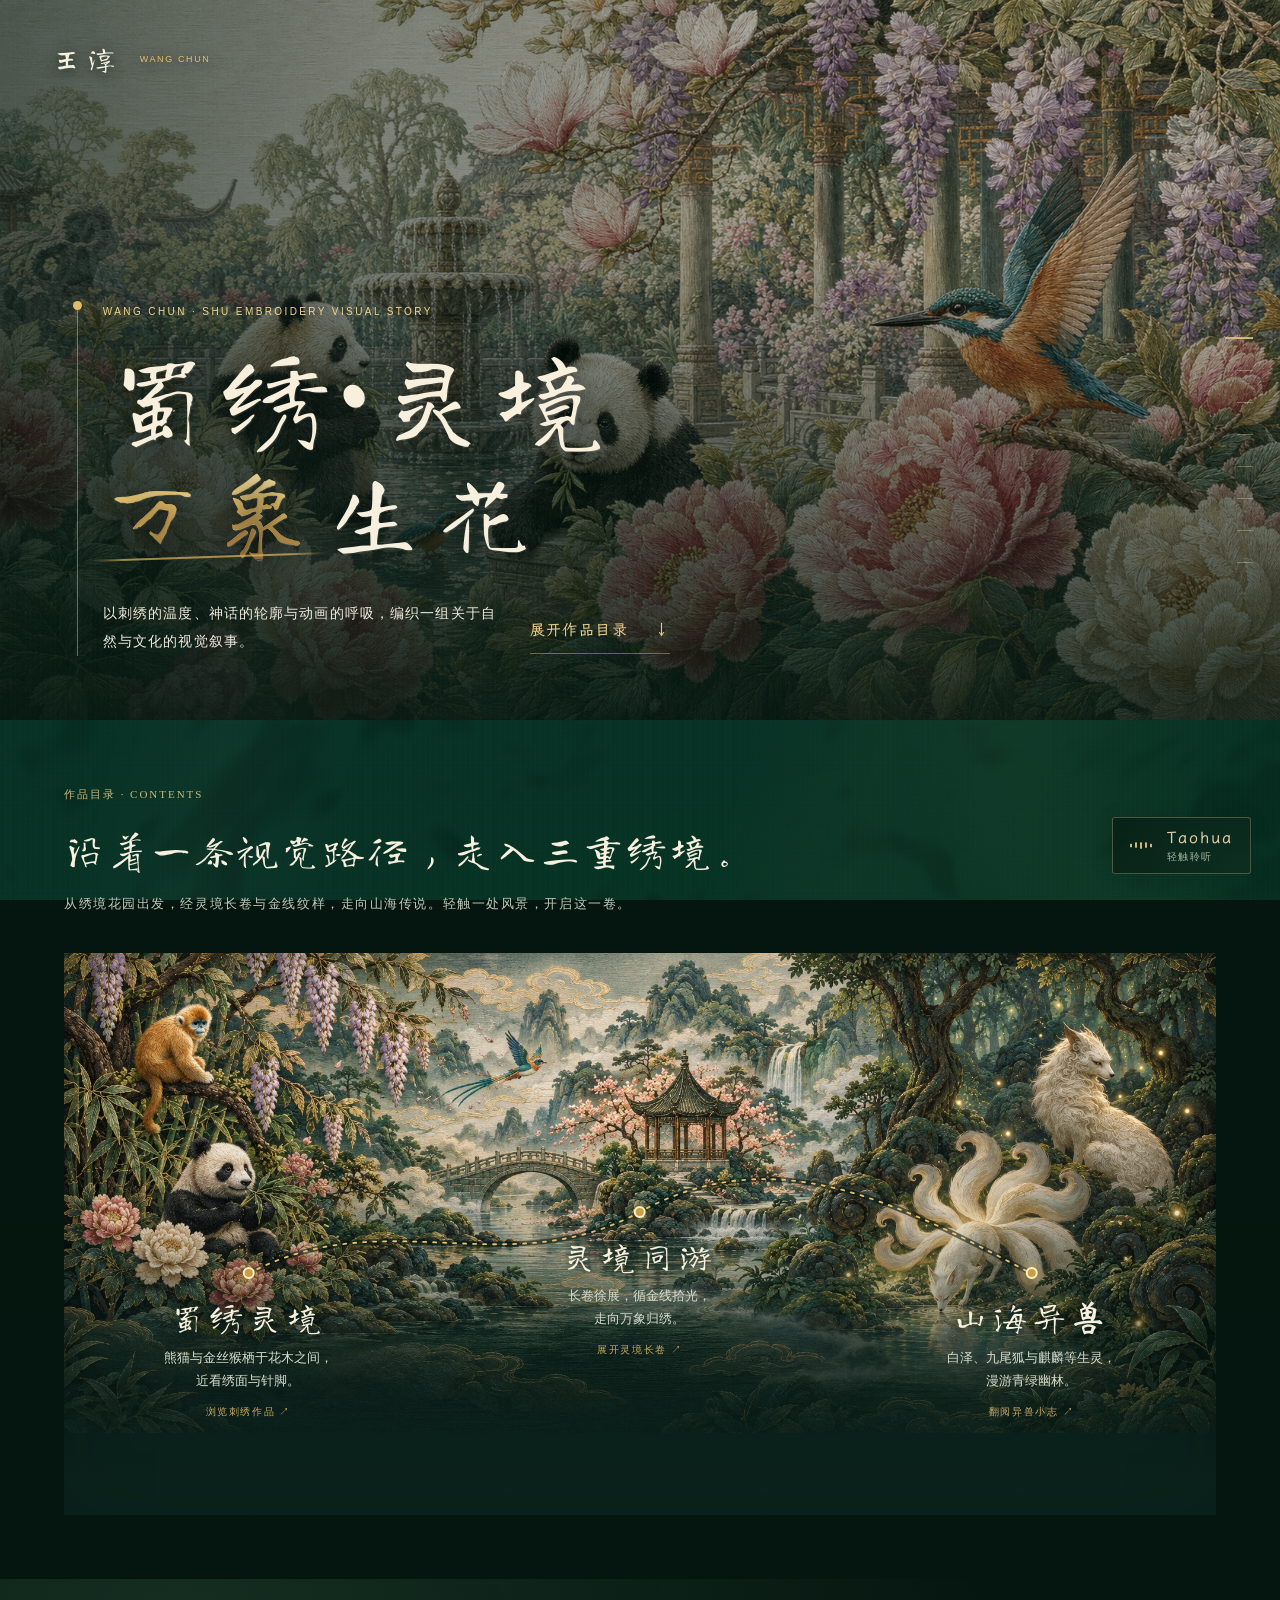
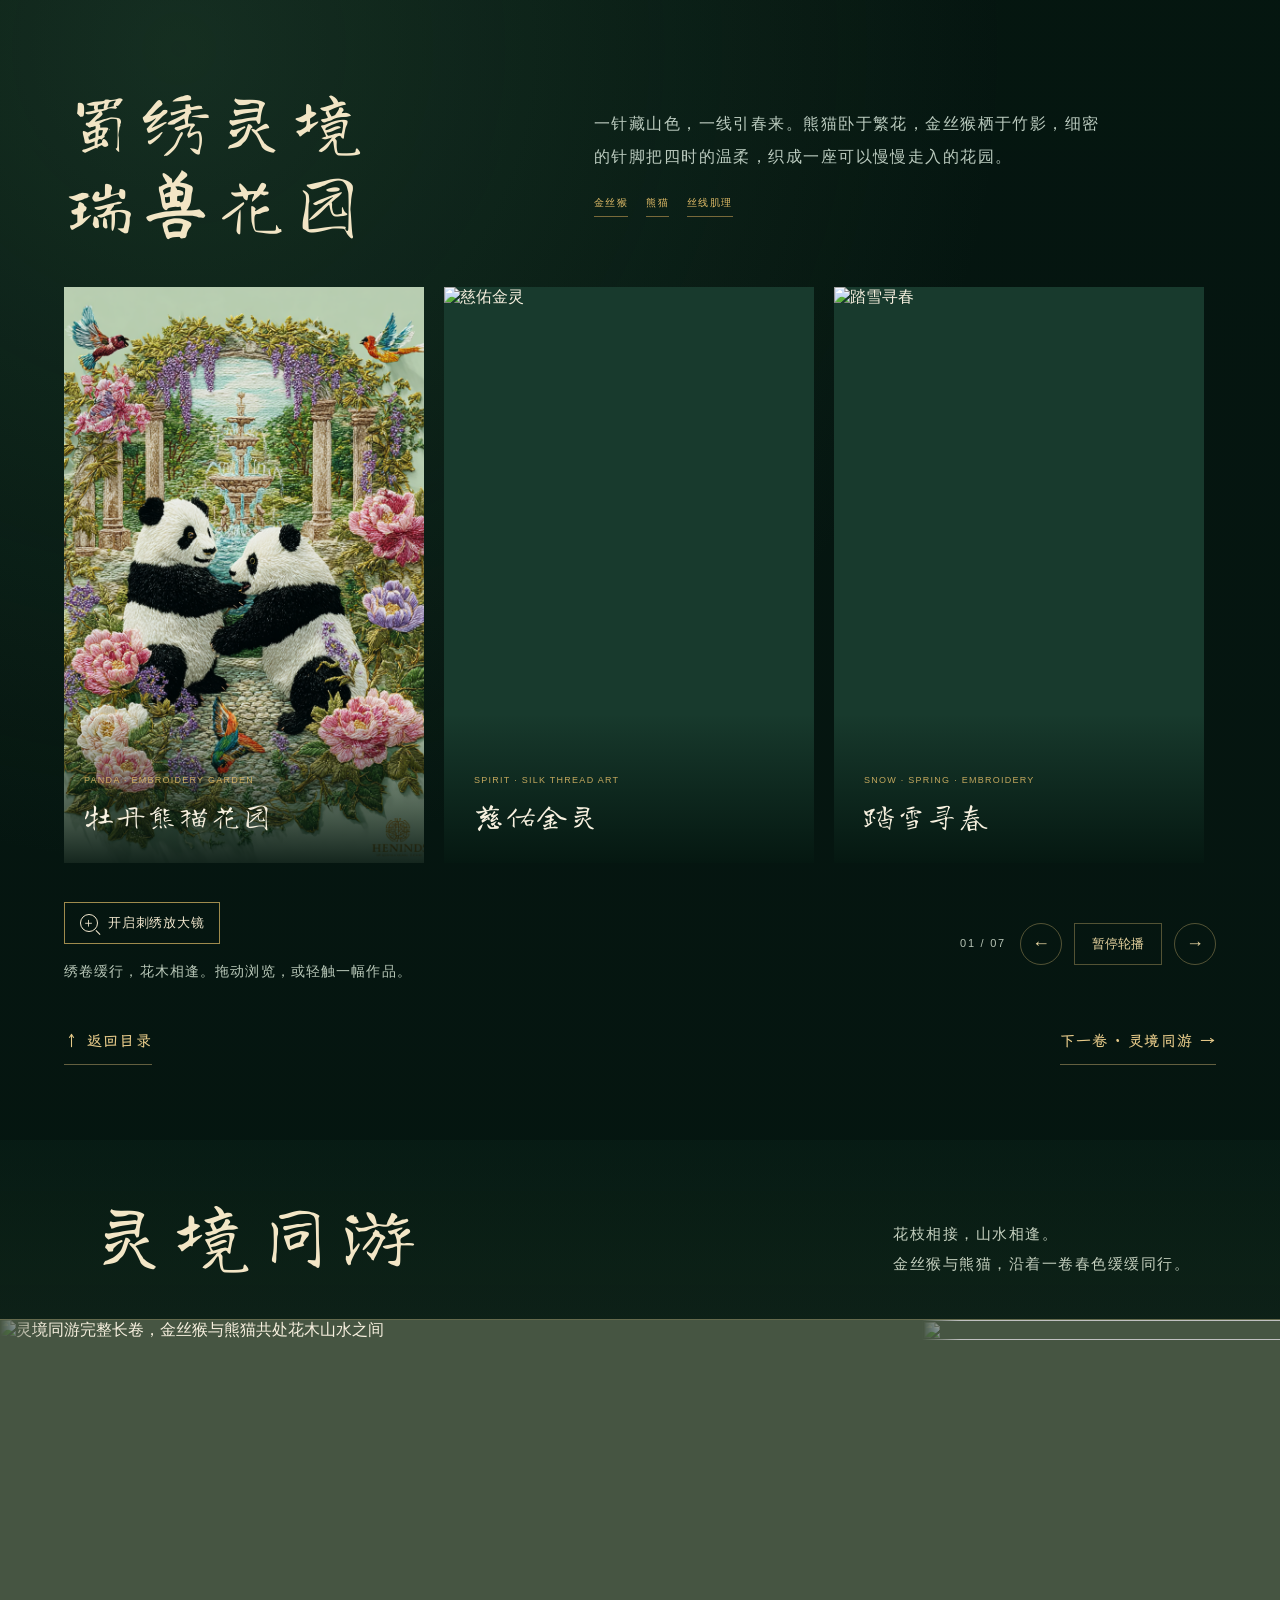
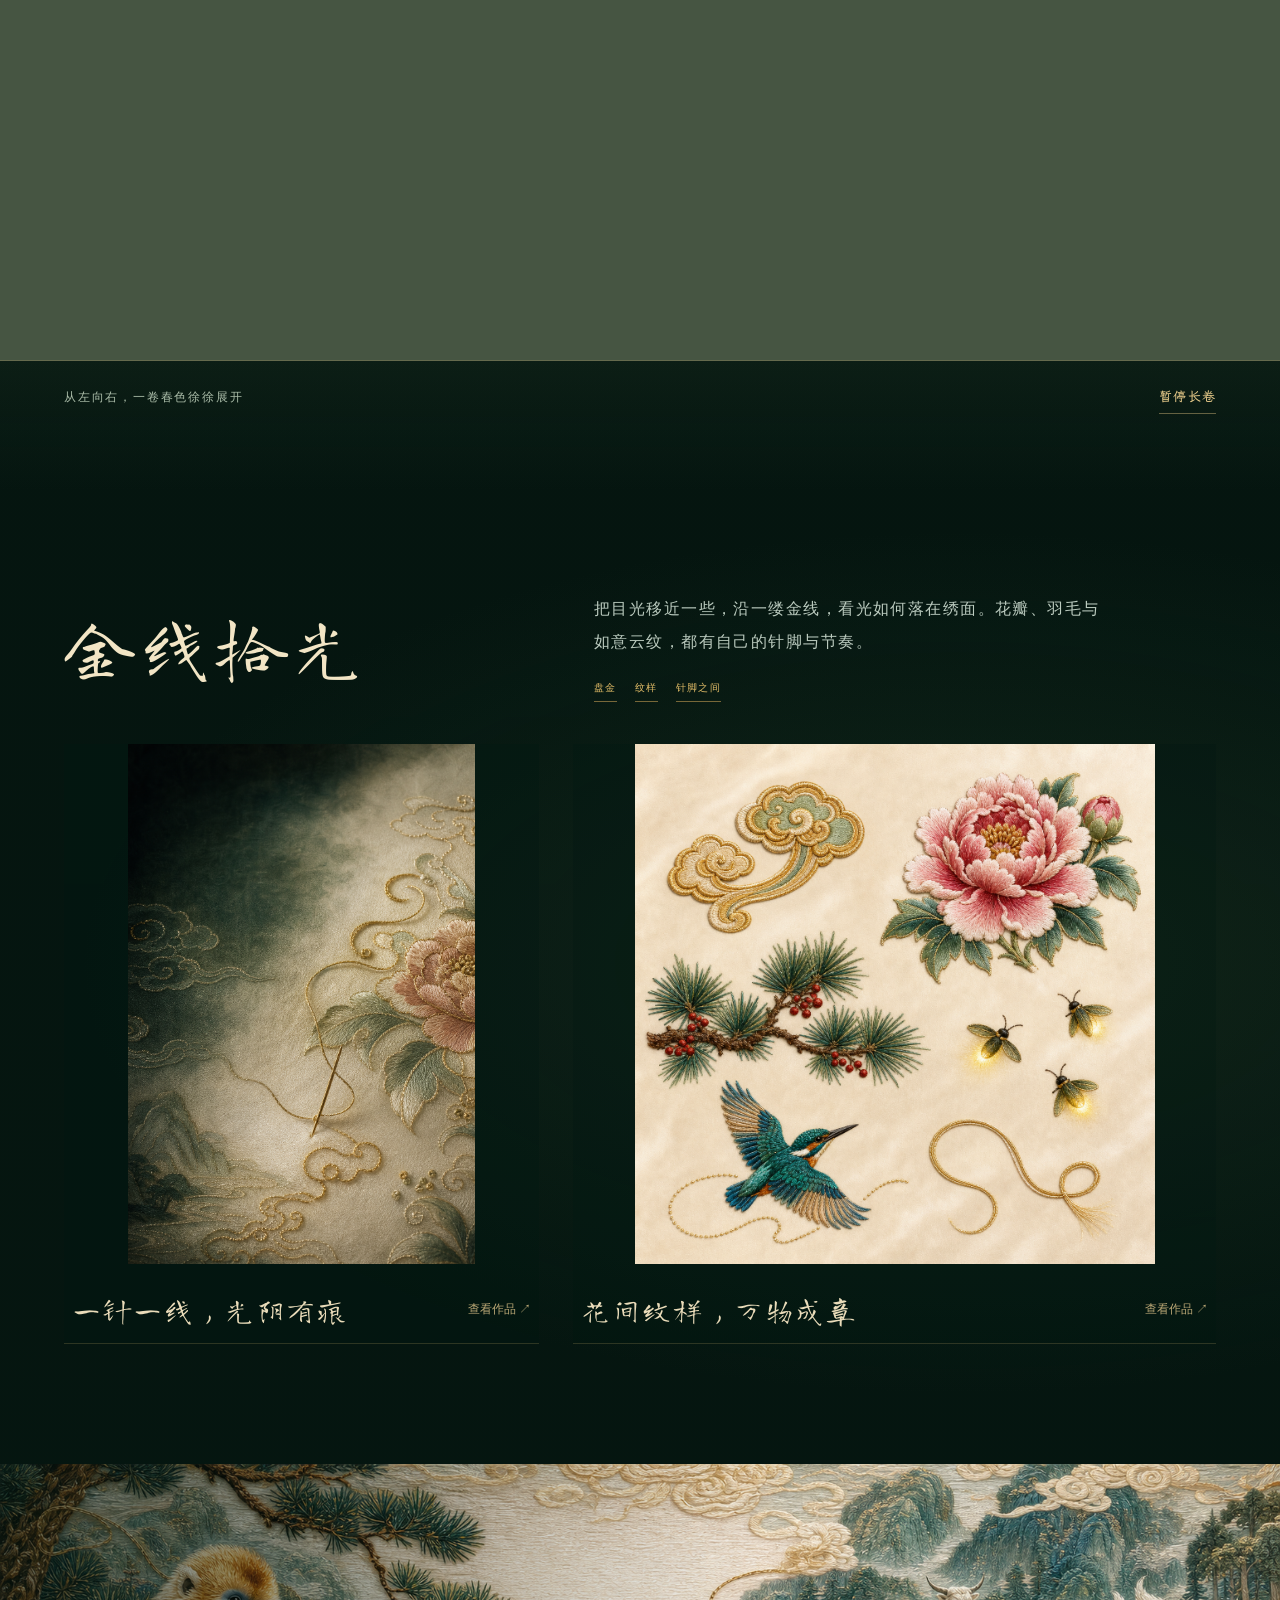
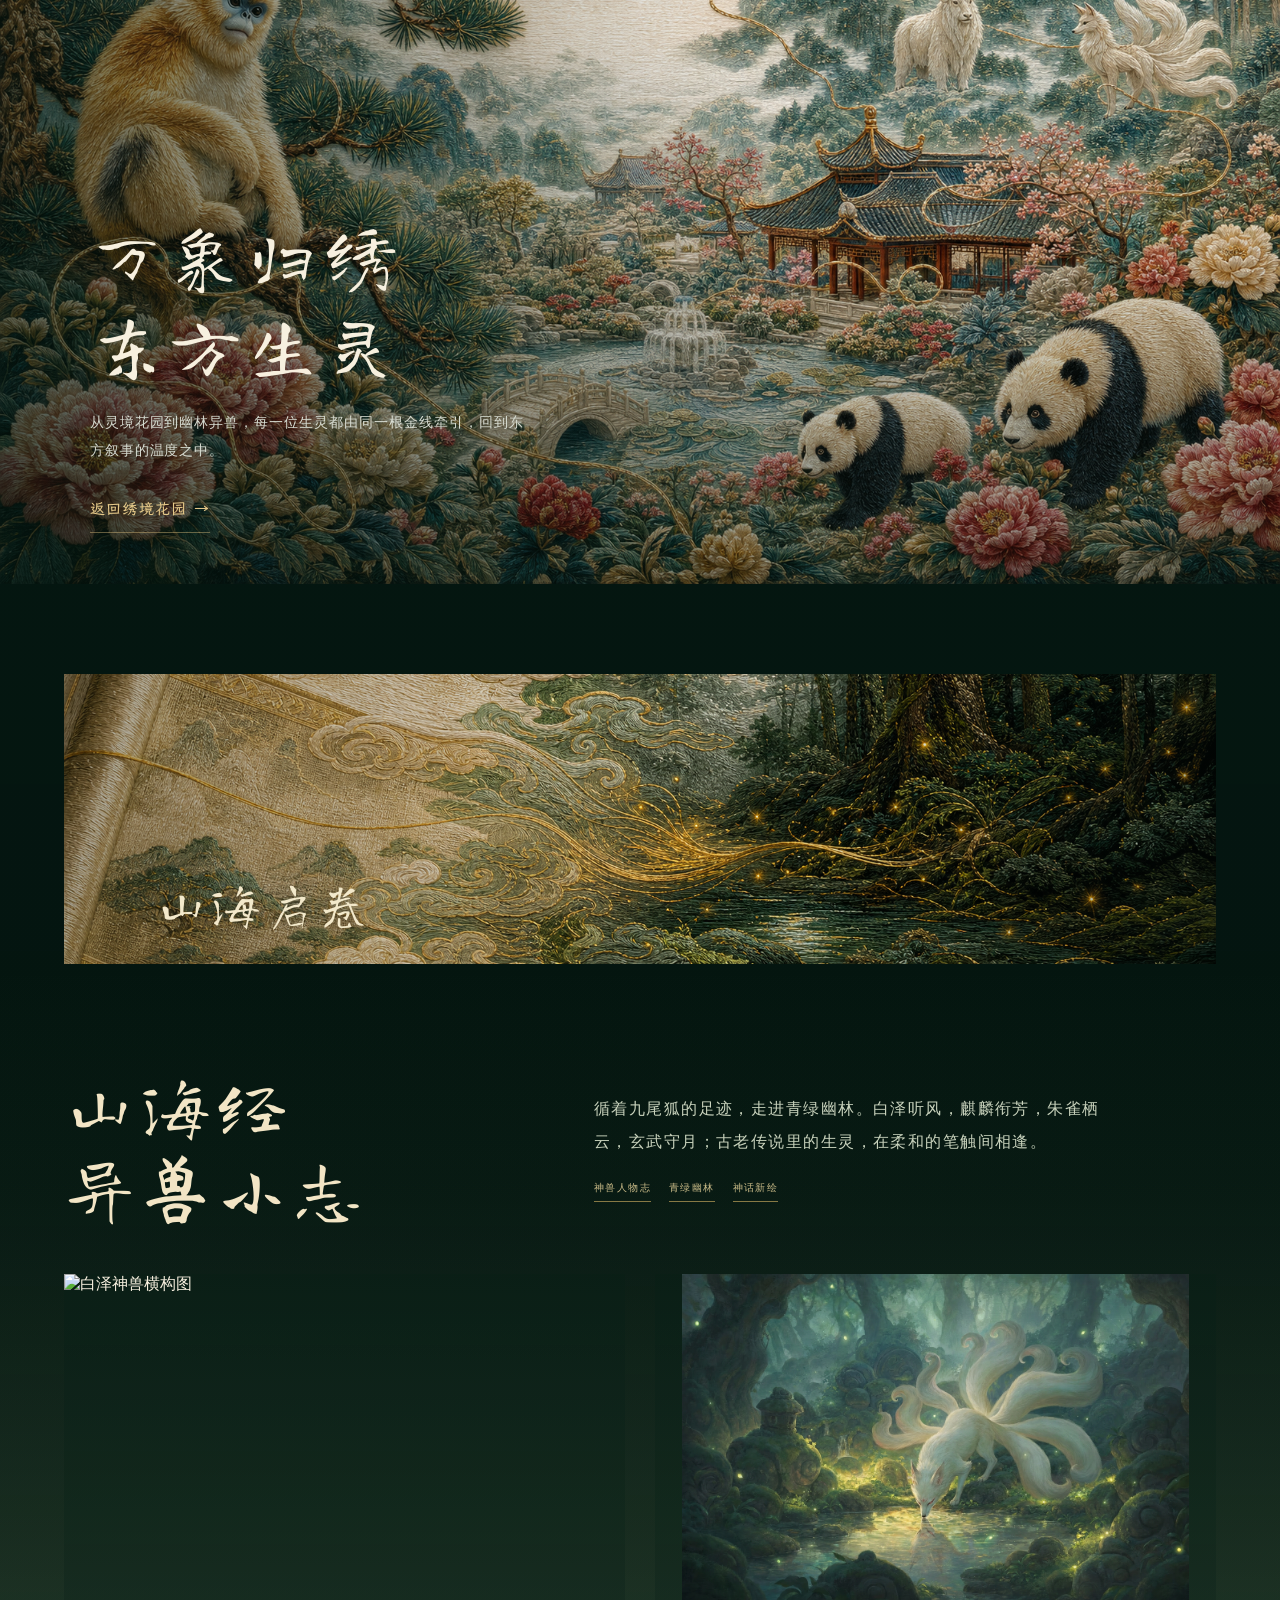
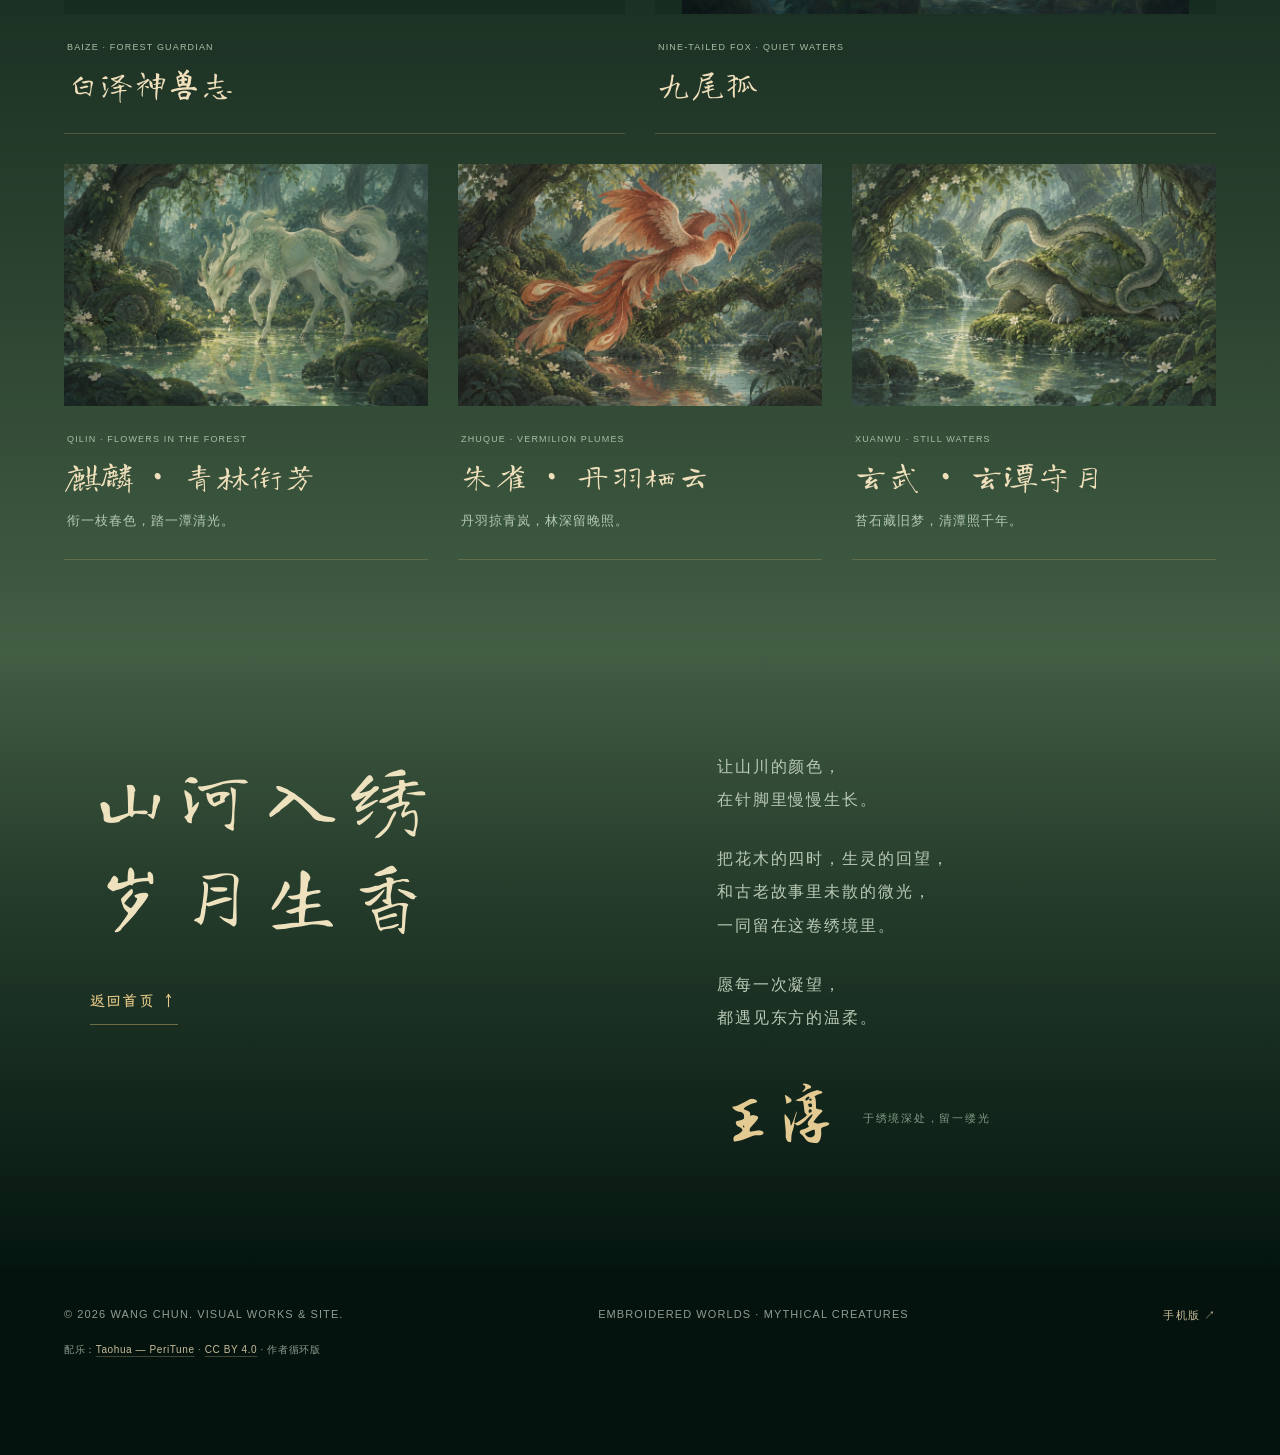
==== commit 095fd839: "Replace synthetic soundtrack with licensed Taohua loop by PeriTune" ====
--- a/index.html
+++ b/index.html
@@ -437,16 +437,16 @@
   <link rel="stylesheet" href="assets/site-refinements.css?v=20260928-2">
   <script src="assets/site-refinements.js?v=20260928-1" defer></script>
   <script src="assets/gold-cursor.js?v=20260928-2" defer></script>
-  <link rel="stylesheet" href="assets/desktop-refinements.css?v=20260929-audio-1">
+  <link rel="stylesheet" href="assets/desktop-refinements.css?v=20261002-taohua-1">
   <script src="assets/desktop-interactions.js?v=20260929-audio-1" defer></script>
-  <script src="assets/desktop-audio.js?v=20260929-audio-1" defer></script>
+  <script src="assets/desktop-audio.js?v=20261002-taohua-1" defer></script>
 </head>
-<body data-site-revision="20260929-desktop-audio-1">
+<body data-site-revision="20261002-desktop-taohua-1">
   <canvas class="dark-veil" id="dark-veil" aria-hidden="true"></canvas>
   <div class="cursor"></div>
   <svg class="gold-trail" id="gold-trail" aria-hidden="true" focusable="false" xmlns="http://www.w3.org/2000/svg"></svg>
-  <audio id="site-music" loop preload="auto"><source src="assets/audio/xiujing-listening.m4a" type="audio/mp4"></audio>
-  <button class="music-control" type="button" data-music-toggle data-state="paused" aria-controls="site-music" aria-label="播放背景音乐：绣境听风" aria-pressed="false"><span class="music-waves" aria-hidden="true"><i></i><i></i><i></i><i></i><i></i></span><span class="music-copy"><span class="music-title">绣境听风</span><span class="music-status" data-music-status>轻触聆听</span></span></button>
+  <audio id="site-music" loop preload="auto"><source src="assets/audio/taohua-peritune-loop.m4a" type="audio/mp4"></audio>
+  <button class="music-control" type="button" data-music-toggle data-state="paused" aria-controls="site-music" aria-label="播放背景音乐：Taohua — PeriTune" aria-pressed="false"><span class="music-waves" aria-hidden="true"><i></i><i></i><i></i><i></i><i></i></span><span class="music-copy"><span class="music-title">Taohua</span><span class="music-status" data-music-status>轻触聆听</span></span></button>
   <header class="site-signature"><a class="brand" href="#top">王淳 <small>WANG CHUN</small></a></header>
   <nav class="chapter-nav" aria-label="章节导航">
     <i class="chapter-nav-active" aria-hidden="true"></i>
@@ -504,8 +504,8 @@
       <article class="myth-card" data-title="玄武 · 玄潭守月" data-type="神兽人物志 / 玄潭守月" data-desc="龟与蛇相依于苔石浅潭之间，厚重的甲背与舒缓的曲线，合成一种沉静的守望。水纹、苔痕与幽林的倒影，把时间轻轻留住。"><img src="assets/generated/painted-beasts/xuanwu-painted.webp" width="1536" height="1024" alt="玄武龟蛇相依守望幽林中的苔石浅潭" loading="lazy" decoding="async"><div class="work-info"><span class="type">XUANWU · STILL WATERS</span><h3>玄武 · 玄潭守月</h3><p class="art-note">苔石藏旧梦，清潭照千年。</p></div></article>
     </div></section>
     <section class="summary reveal" id="summary"><div><h2>山河入绣<br>岁月生香</h2><a class="text-link" href="#motion">返回首页 ↑</a></div><div class="note-copy"><p>让山川的颜色，<br>在针脚里慢慢生长。</p><p>把花木的四时，生灵的回望，<br>和古老故事里未散的微光，<br>一同留在这卷绣境里。</p><p>愿每一次凝望，<br>都遇见东方的温柔。</p><div class="artist-signature" aria-label="王淳签名"><span>王淳</span><small>于绣境深处，留一缕光</small></div></div></section>
-  </main><footer><span>© 2026 WANG CHUN. ALL RIGHTS RESERVED.</span><span>EMBROIDERED WORLDS · MYTHICAL CREATURES</span><a href="./mobile/">手机版 ↗</a></footer>
-  <div class="modal" id="modal" aria-hidden="true" role="dialog" aria-modal="true" aria-labelledby="modal-title" aria-describedby="modal-description"><div class="modal-inner"><button class="close" type="button" aria-label="关闭作品预览">×</button><div class="modal-stage"><img id="modal-img" alt=""></div><div class="modal-details"><span class="type" id="modal-type"></span><h2 id="modal-title"></h2><p id="modal-description"></p><div class="modal-navigation"><button type="button" id="modal-prev" aria-label="上一件作品">←</button><span id="modal-count" aria-live="polite"></span><button type="button" id="modal-next" aria-label="下一件作品">→</button></div><small>左右方向键切换 · Esc 返回</small><button class="music-control music-control-modal" type="button" data-music-toggle data-state="paused" aria-controls="site-music" aria-label="播放背景音乐：绣境听风" aria-pressed="false"><span class="music-waves" aria-hidden="true"><i></i><i></i><i></i><i></i><i></i></span><span class="music-copy"><span class="music-title">绣境听风</span><span class="music-status" data-music-status>轻触聆听</span></span></button></div></div></div>
+  </main><footer><span>© 2026 WANG CHUN. VISUAL WORKS &amp; SITE.</span><span>EMBROIDERED WORLDS · MYTHICAL CREATURES</span><a href="./mobile/">手机版 ↗</a><span class="music-credit">配乐：<a href="https://peritune.com/blog/2021/03/03/taohua/" target="_blank" rel="noopener noreferrer">Taohua — PeriTune</a> · <a href="https://creativecommons.org/licenses/by/4.0/" target="_blank" rel="license noopener noreferrer">CC BY 4.0</a> · 作者循环版</span></footer>
+  <div class="modal" id="modal" aria-hidden="true" role="dialog" aria-modal="true" aria-labelledby="modal-title" aria-describedby="modal-description"><div class="modal-inner"><button class="close" type="button" aria-label="关闭作品预览">×</button><div class="modal-stage"><img id="modal-img" alt=""></div><div class="modal-details"><span class="type" id="modal-type"></span><h2 id="modal-title"></h2><p id="modal-description"></p><div class="modal-navigation"><button type="button" id="modal-prev" aria-label="上一件作品">←</button><span id="modal-count" aria-live="polite"></span><button type="button" id="modal-next" aria-label="下一件作品">→</button></div><small>左右方向键切换 · Esc 返回</small><button class="music-control music-control-modal" type="button" data-music-toggle data-state="paused" aria-controls="site-music" aria-label="播放背景音乐：Taohua — PeriTune" aria-pressed="false"><span class="music-waves" aria-hidden="true"><i></i><i></i><i></i><i></i><i></i></span><span class="music-copy"><span class="music-title">Taohua</span><span class="music-status" data-music-status>轻触聆听</span></span></button></div></div></div>
   <script>
     (()=>{const canvas=document.querySelector('#dark-veil'),gl=canvas.getContext('webgl',{alpha:false,antialias:false,powerPreference:'low-power'});if(!gl)return;const vertex='attribute vec2 p;void main(){gl_Position=vec4(p,0.,1.);}',fragment='precision mediump float;uniform vec2 r;uniform float t;float h(vec2 p){return fract(sin(dot(p,vec2(127.1,311.7)))*43758.5453);}float n(vec2 p){vec2 i=floor(p),f=fract(p);f=f*f*(3.-2.*f);return mix(mix(h(i),h(i+vec2(1.,0.)),f.x),mix(h(i+vec2(0.,1.)),h(i+vec2(1.)),f.x),f.y);}float fbm(vec2 p){float v=0.;for(int i=0;i<4;i++){v+=n(p)*.5;p=p*2.03+7.2;}return v;}void main(){vec2 uv=gl_FragCoord.xy/r.xy;vec2 p=uv*2.-1.;p.x*=r.x/r.y;p+=.09*vec2(sin(p.y*6.28+t*.22),cos(p.x*6.28+t*.18));float f=fbm(p*1.45+t*.045);float scan=.5+.5*sin(gl_FragCoord.y*2.5);vec3 deep=vec3(.012,.07,.052),jade=vec3(.035,.22,.16),teal=vec3(.06,.34,.25),gold=vec3(.33,.22,.08);vec3 col=mix(deep,jade,smoothstep(.16,.74,f));col=mix(col,teal,smoothstep(.56,.95,fbm(p*2.2-t*.03))*.42);col+=gold*pow(max(0.,sin(p.x*2.2+p.y*1.4+t*.09)),10.)*.13;col*=1.-scan*.045;gl_FragColor=vec4(col,1.);}';const make=(type,source)=>{const s=gl.createShader(type);gl.shaderSource(s,source);gl.compileShader(s);if(!gl.getShaderParameter(s,gl.COMPILE_STATUS))throw Error(gl.getShaderInfoLog(s));return s};let program;try{program=gl.createProgram();gl.attachShader(program,make(gl.VERTEX_SHADER,vertex));gl.attachShader(program,make(gl.FRAGMENT_SHADER,fragment));gl.linkProgram(program);if(!gl.getProgramParameter(program,gl.LINK_STATUS))throw Error(gl.getProgramInfoLog(program));}catch(error){console.warn('DarkVeil unavailable',error);return}gl.useProgram(program);const buffer=gl.createBuffer();gl.bindBuffer(gl.ARRAY_BUFFER,buffer);gl.bufferData(gl.ARRAY_BUFFER,new Float32Array([-1,-1,3,-1,-1,3]),gl.STATIC_DRAW);const pos=gl.getAttribLocation(program,'p');gl.enableVertexAttribArray(pos);gl.vertexAttribPointer(pos,2,gl.FLOAT,false,0,0);const resolution=gl.getUniformLocation(program,'r'),time=gl.getUniformLocation(program,'t');const draw=now=>{const scale=Math.min(devicePixelRatio||1,1.35),w=Math.round(innerWidth*scale),h=Math.round(innerHeight*scale);if(canvas.width!==w||canvas.height!==h){canvas.width=w;canvas.height=h;gl.viewport(0,0,w,h)}gl.uniform2f(resolution,w,h);gl.uniform1f(time,now*.001);gl.drawArrays(gl.TRIANGLES,0,3);if(!matchMedia('(prefers-reduced-motion: reduce)').matches)requestAnimationFrame(draw)};requestAnimationFrame(draw)})();
     const cursor=document.querySelector('.cursor');document.querySelectorAll('a,button,.work,.myth-card,.lingjing-frame').forEach(el=>{el.addEventListener('pointerenter',()=>cursor.classList.add('on'));el.addEventListener('pointerleave',()=>cursor.classList.remove('on'))});document.addEventListener('click',e=>{if(e.target.closest('.close,.lens-toggle,[data-music-toggle],#modal'))return;const burst=document.createElement('span');burst.className='gold-burst';burst.style.left=e.clientX+'px';burst.style.top=e.clientY+'px';burst.style.setProperty('--stroke-angle',`${Math.random()*180}deg`);const stroke=document.createElement('i');burst.appendChild(stroke);for(let index=0;index<11;index++){const shard=document.createElement('b');shard.style.setProperty('--angle',`${index*32.7+Math.random()*14}deg`);shard.style.setProperty('--distance',`${30+Math.random()*56}px`);shard.style.setProperty('--spin',`${Math.random()*260-130}deg`);shard.style.setProperty('--w',`${5+Math.random()*11}px`);shard.style.setProperty('--h',`${2+Math.random()*4}px`);shard.style.animationDelay=`${index*.01}s`;burst.appendChild(shard)}document.body.appendChild(burst);setTimeout(()=>burst.remove(),900)});
--- a/assets/desktop-refinements.css
+++ b/assets/desktop-refinements.css
@@ -18,6 +18,9 @@
 .chapter-nav a:hover .chapter-nav-tick,.chapter-nav a:focus-visible .chapter-nav-tick{width:25px;background:rgba(233,211,161,.78)}
 .chapter-nav a:focus-visible{outline:1px solid rgba(233,211,161,.65)}
 footer a{color:#c8bc99;white-space:nowrap}
+body>footer{flex-wrap:wrap;gap:18px 30px;padding-bottom:96px}
+.music-credit{flex-basis:100%;font-size:10px;line-height:1.8;letter-spacing:.06em;color:#879b8b}
+.music-credit a{text-decoration:underline;text-underline-offset:3px;text-decoration-color:rgba(200,188,153,.3)}
 .hero{height:auto;min-height:0;aspect-ratio:16/9;padding:0 6vw 5vw}
 .hero-video{inset:0;width:100%;height:100%;object-fit:contain;transform:none;opacity:1;filter:brightness(.85) saturate(.83)}
 .hero:after{background:linear-gradient(90deg,rgba(4,24,17,.62),rgba(4,24,17,.12) 63%,transparent),linear-gradient(0deg,rgba(4,24,17,.78),transparent 65%)}
